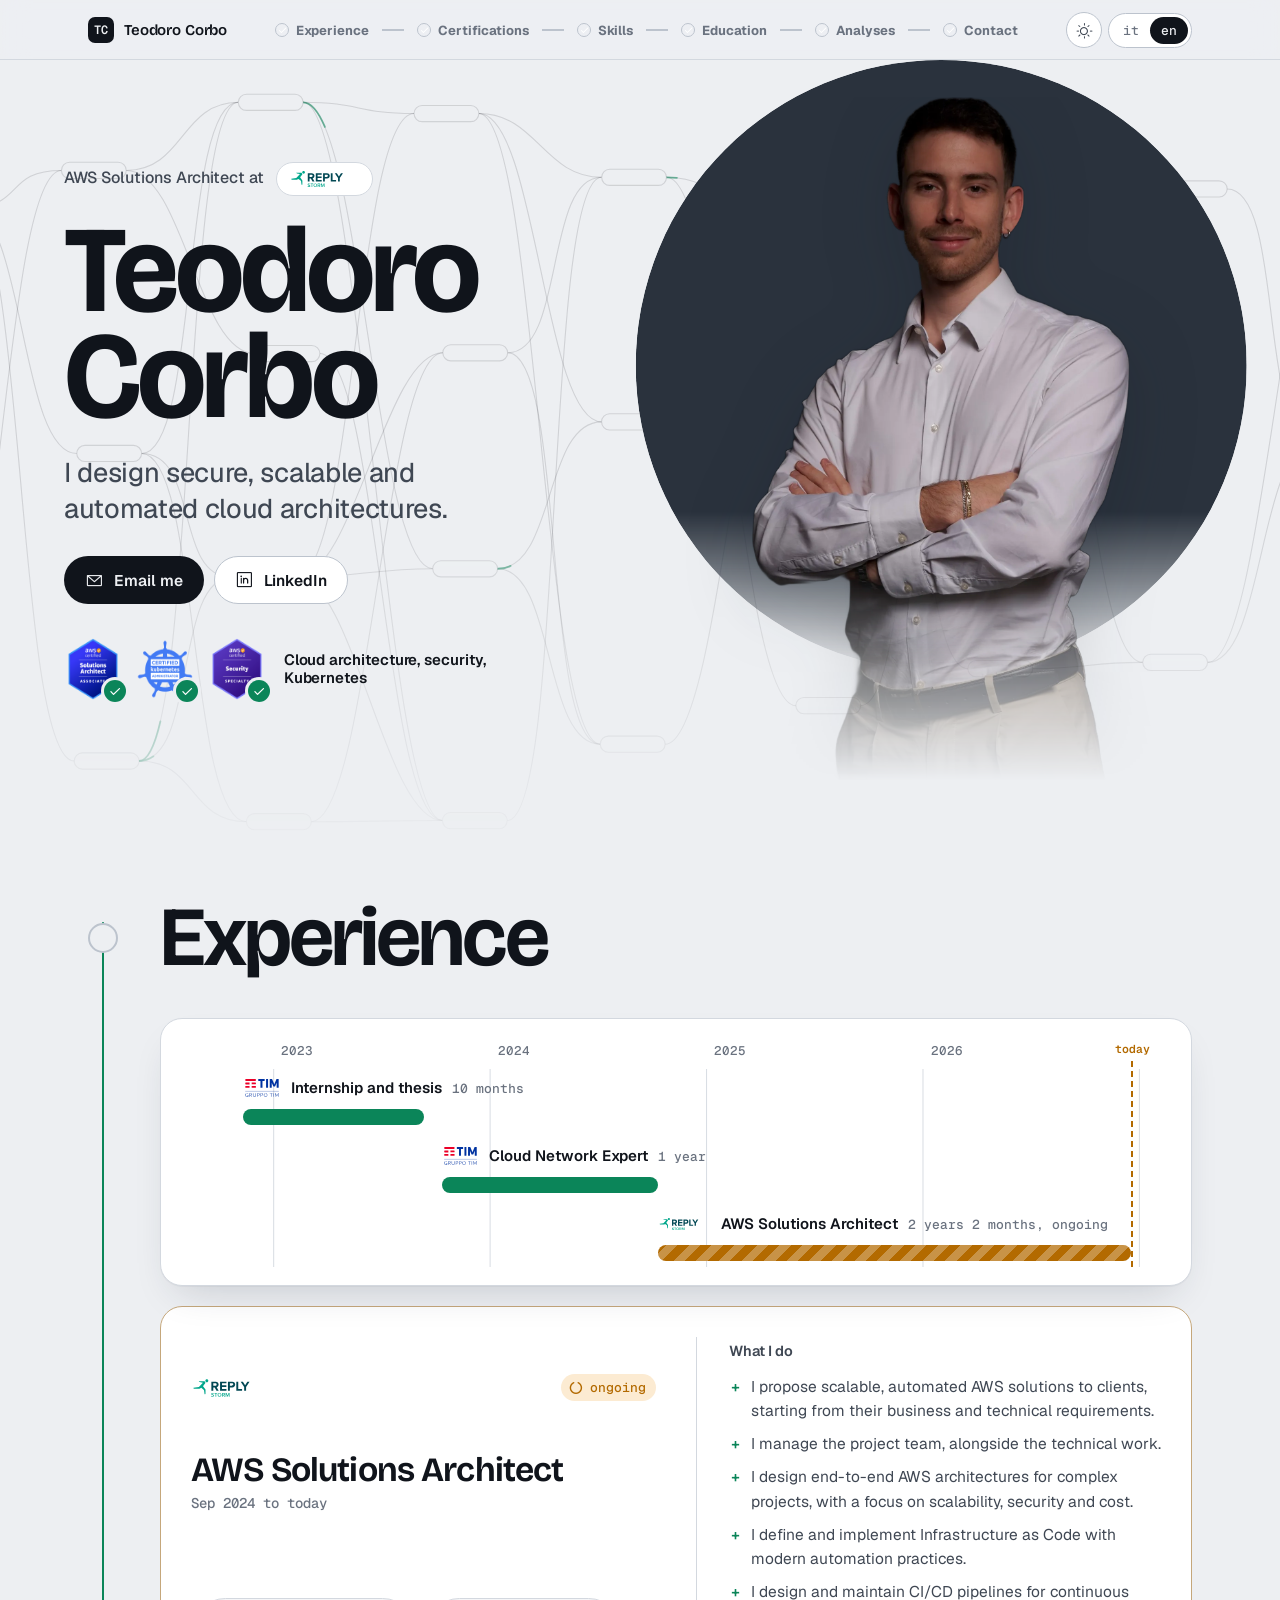
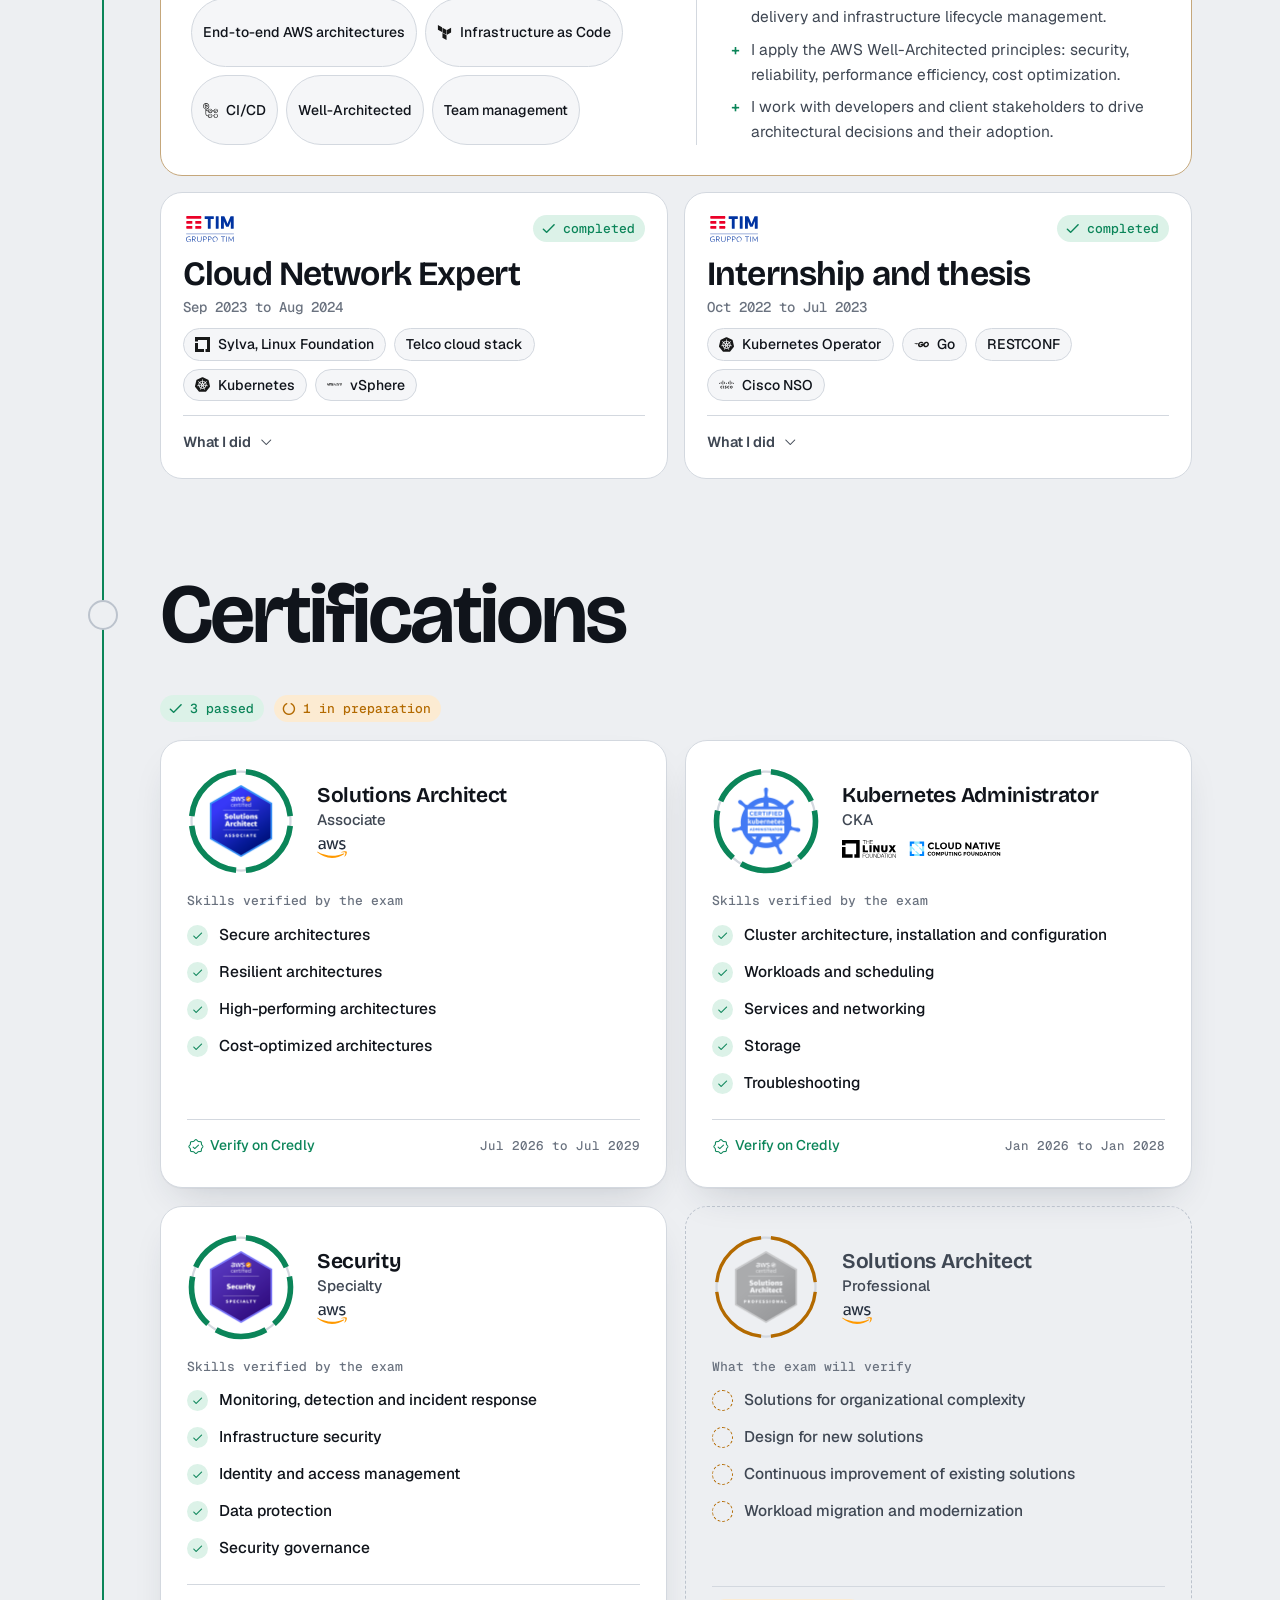
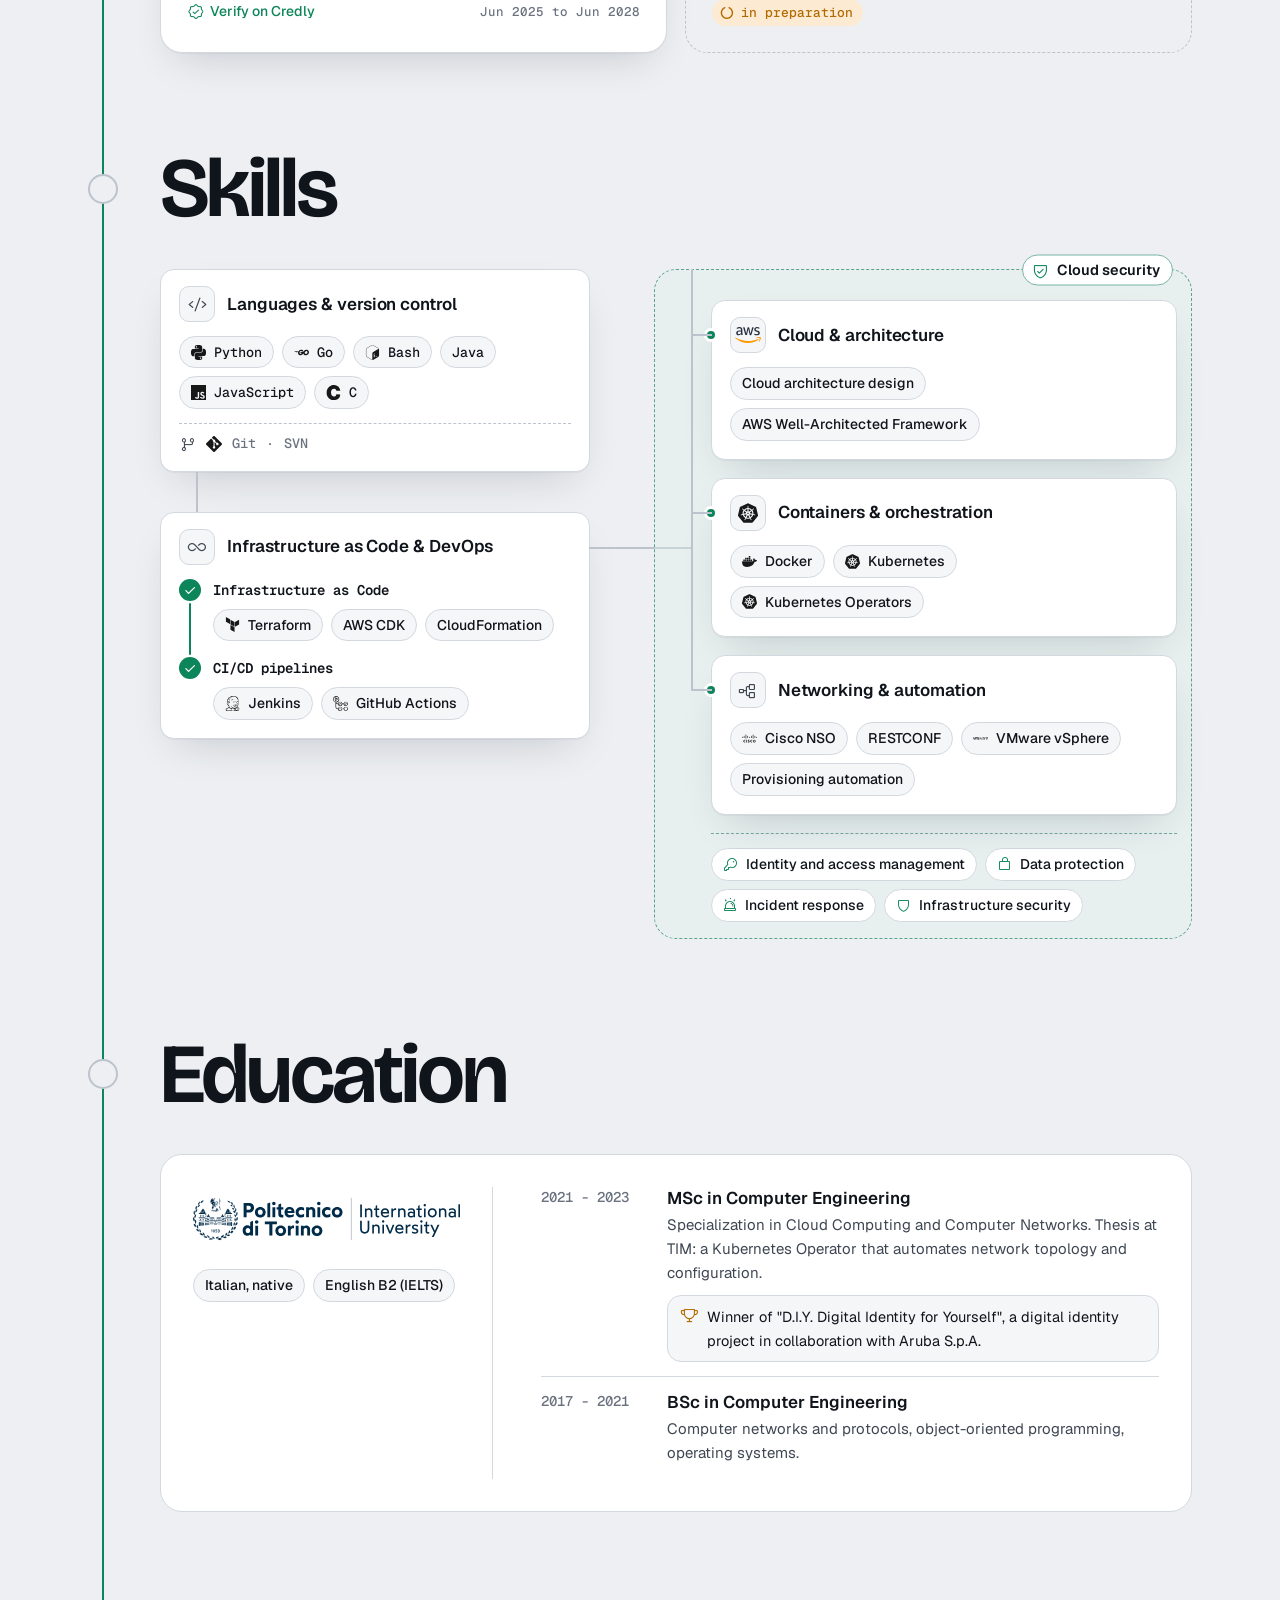
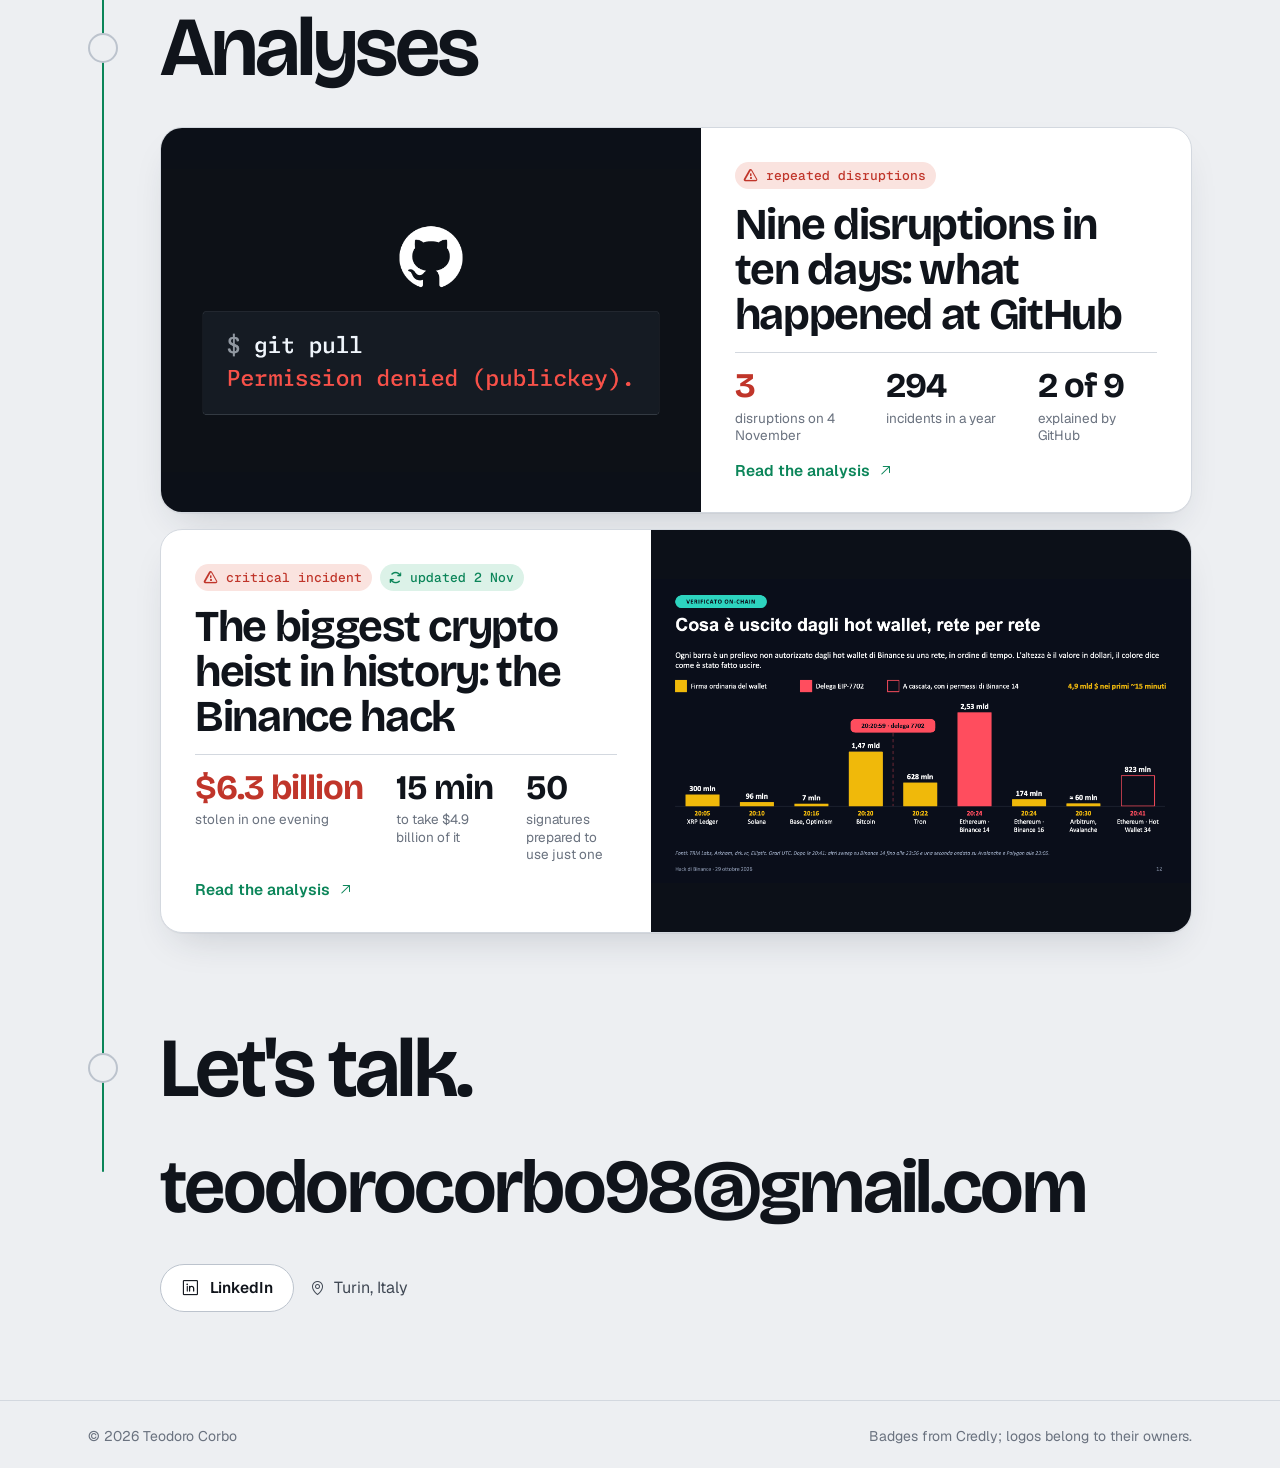
==== en/index.html @ 3c46da75 "Sito costruito dal progetto (cb7005b)" ====
<!DOCTYPE html><html lang="en"><head><meta charset="utf-8"><meta name="viewport" content="width=device-width, initial-scale=1"><script>
      /* tema prima del primo disegno: scelta salvata, altrimenti il sistema, altrimenti chiaro (design/GUIDA.md) */
      (() => { let t = null; try { t = localStorage.getItem('tema'); } catch (_) {} document.documentElement.dataset.theme = t || (matchMedia('(prefers-color-scheme: dark)').matches ? 'dark' : 'light'); document.documentElement.classList.add('js'); })();
    </script><title>Teodoro Corbo · I design secure, scalable and automated cloud architectures.</title><meta name="description" content="Teodoro Corbo, AWS Solutions Architect at Storm Reply. My profile, CV and analyses of security and technology."><link rel="canonical" href="https://teodoro98.github.io/en/"><link rel="icon" type="image/svg+xml" href="/favicon.svg"><link rel="stylesheet" href="/icone/icone.css"><link rel="alternate" hreflang="it" href="https://teodoro98.github.io/"><link rel="alternate" hreflang="en" href="https://teodoro98.github.io/en/"><link rel="alternate" hreflang="x-default" href="https://teodoro98.github.io/"><meta property="og:site_name" content="VetrinaTeo"><meta property="og:type" content="website"><meta property="og:title" content="Teodoro Corbo · I design secure, scalable and automated cloud architectures."><meta property="og:description" content="Teodoro Corbo, AWS Solutions Architect at Storm Reply. My profile, CV and analyses of security and technology."><meta property="og:url" content="https://teodoro98.github.io/en/"><meta property="og:image" content="https://teodoro98.github.io/og-default.png"><meta property="og:image:width" content="1200"><meta property="og:image:height" content="630"><meta property="og:locale" content="en_GB"><meta property="og:locale:alternate" content="it_IT"><meta name="twitter:card" content="summary_large_image"><meta name="twitter:title" content="Teodoro Corbo · I design secure, scalable and automated cloud architectures."><meta name="twitter:description" content="Teodoro Corbo, AWS Solutions Architect at Storm Reply. My profile, CV and analyses of security and technology."><meta name="twitter:image" content="https://teodoro98.github.io/og-default.png"><link rel="stylesheet" href="/_astro/Base.ZERoJILn.css"><link rel="stylesheet" href="/_astro/HomePage.C2cMYmlE.css"></head><body><div class="fondo" aria-hidden="true"><div class="f-grafo"></div></div><a class="skip" href="#main">Skip to content</a><nav class="nav" aria-label="Main"><div class="wrap"><a class="marchio" href="/en/"><span class="mk">TC</span><span class="nm">Teodoro Corbo</span></a><ol class="tappe"><li><a href="#esperienze"><span class="st"><i class="ph-bold ph-check"></i></span><b>Experience</b></a></li><li><a href="#certificazioni"><span class="st"><i class="ph-bold ph-check"></i></span><b>Certifications</b></a></li><li><a href="#competenze"><span class="st"><i class="ph-bold ph-check"></i></span><b>Skills</b></a></li><li><a href="#formazione"><span class="st"><i class="ph-bold ph-check"></i></span><b>Education</b></a></li><li><a href="#analisi"><span class="st"><i class="ph-bold ph-check"></i></span><b>Analyses</b></a></li><li><a href="#contatti"><span class="st"><i class="ph-bold ph-check"></i></span><b>Contact</b></a></li></ol><div class="tappe-tel" aria-hidden="true"><div class="pp"><i></i><i></i><i></i><i></i><i></i><i></i></div><span data-inizio="start" data-fine="all checks passed">start</span></div><div class="attrezzi"><button class="tema" type="button" aria-pressed="false" aria-label="Dark theme"><i class="ph ph-sun"></i><i class="ph ph-moon"></i></button><nav class="lingua" aria-label="Language"><a href="/" hreflang="it" lang="it" aria-label="Italiano">it</a><a href="/en/" hreflang="en" aria-current="page">en</a></nav></div></div></nav><main id="main"><header class="hero"><div class="wrap hero-in"><div class="hero-testo"><p class="ruolo"><span>AWS Solutions Architect at</span><span class="azienda"><img class="sc-c" src="/loghi/storm-reply.svg" alt="Storm Reply"><img class="sc-s" src="/loghi/storm-reply-footer.svg" alt="Storm Reply"></span></p><h1><span class="r1">Teodoro</span><br><span class="r2">Corbo</span></h1><p class="frase">I design secure, scalable and automated cloud architectures.</p><div class="azioni"><a class="btn primo" href="mailto:teodorocorbo98@gmail.com"><i class="ph ph-envelope-simple"></i><span>Email me</span></a><a class="btn secondo" href="https://www.linkedin.com/in/teodoro-corbo" rel="me noopener"><i class="ph ph-linkedin-logo"></i>LinkedIn</a></div><ul class="badge-hero" aria-label="Certifications"><li><a href="https://www.credly.com/badges/a552873f-6e5c-4658-9d5a-782ae7083cc0/public_url" aria-label="AWS Certified Solutions Architect – Associate: verify on Credly"><img src="/loghi/badge-aws-saa.png" alt="" width="62" height="62"><i class="ph-bold ph-check"></i></a></li><li><a href="https://www.credly.com/badges/55efd7b3-0922-42ea-937e-402697465710/public_url" aria-label="Certified Kubernetes Administrator (CKA): verify on Credly"><img src="/loghi/badge-cka.png" alt="" width="62" height="62"><i class="ph-bold ph-check"></i></a></li><li><a href="https://www.credly.com/badges/48fe5dd9-8444-46ad-acf0-9d06f2da65fe/public_url" aria-label="AWS Certified Security – Specialty: verify on Credly"><img src="/loghi/badge-aws-security.png" alt="" width="62" height="62"><i class="ph-bold ph-check"></i></a></li><li class="dicitura"><b>Cloud architecture, security, Kubernetes</b></li></ul></div><div class="scena"><div class="alone" aria-hidden="true"><i></i></div><div class="sogg"><img src="/c/profilo/foto.webp" alt="Teodoro Corbo" width="1100" height="2051" fetchpriority="high"></div></div></div></header><div class="corso"><div class="tronco" aria-hidden="true"></div><section class="sez" id="esperienze"><div class="wrap"><div class="sez-in"><div class="testa-sez"><h2 data-r><span class="nodo"><i class="ph-bold ph-check"></i></span><span>Experience</span></h2></div><div class="gantt" style="--mesi:54;--gen:6" data-r role="img" aria-label="Experience over time: Internship and thesis at TIM from October 2022 to July 2023; Cloud Network Expert at TIM from September 2023 to August 2024; AWS Solutions Architect at Storm Reply from September 2024, ongoing."><div class="asse" aria-hidden="true"><span style="--x:11.11">2023</span><span style="--x:33.33">2024</span><span style="--x:55.56">2025</span><span style="--x:77.78">2026</span></div><div class="righe"><div class="oggi" style="--x:96.67"><b>today</b></div><div class="lavoro" style="--l:5.56;--w:18.52;--k:0"><div class="et"><img class="sc-c" src="/loghi/tim-blu.svg" alt="TIM"><img class="sc-s" src="/loghi/tim-logo.svg" alt="TIM"><b>Internship and thesis</b><span class="dur">10 months</span></div><div class="traccia"><i class="tratto"></i></div></div><div class="lavoro" style="--l:25.93;--w:22.22;--k:1"><div class="et"><img class="sc-c" src="/loghi/tim-blu.svg" alt="TIM"><img class="sc-s" src="/loghi/tim-logo.svg" alt="TIM"><b>Cloud Network Expert</b><span class="dur">1 year</span></div><div class="traccia"><i class="tratto"></i></div></div><div class="lavoro run" style="--l:48.15;--w:48.52;--k:2"><div class="et"><img class="sc-c" src="/loghi/storm-reply.svg" alt="Storm Reply"><img class="sc-s" src="/loghi/storm-reply-footer.svg" alt="Storm Reply"><b>AWS Solutions Architect</b><span class="dur">2 years 2 months, ongoing</span></div><div class="traccia"><i class="tratto"></i></div></div></div></div><ol class="rilasci" reversed><li class="rilascio head" data-r><div class="su"><img class="sc-c" src="/loghi/storm-reply.svg" alt="Storm Reply"><img class="sc-s" src="/loghi/storm-reply-footer.svg" alt="Storm Reply"><span class="stato run"><i class="ph-bold ph-circle-notch"></i><span>ongoing</span></span></div><div class="titolo"><h3>AWS Solutions Architect</h3><p class="quando">Sep 2024 to today</p></div><ul class="chip"><li>End-to-end AWS architectures</li><li><img class="si" src="/loghi/si/terraform.svg" alt="">Infrastructure as Code</li><li><img class="si" src="/loghi/si/githubactions.svg" alt="">CI/CD</li><li>Well-Architected</li><li>Team management</li></ul><details class="sempre-aperto"><summary><span>What I do</span><i class="ph ph-caret-down"></i></summary><ul><li>I propose scalable, automated AWS solutions to clients, starting from their business and technical requirements.</li><li>I manage the project team, alongside the technical work.</li><li>I design end-to-end AWS architectures for complex projects, with a focus on scalability, security and cost.</li><li>I define and implement Infrastructure as Code with modern automation practices.</li><li>I design and maintain CI/CD pipelines for continuous delivery and infrastructure lifecycle management.</li><li>I apply the AWS Well-Architected principles: security, reliability, performance efficiency, cost optimization.</li><li>I work with developers and client stakeholders to drive architectural decisions and their adoption.</li></ul></details></li><li class="rilascio" data-r><div class="su"><img class="sc-c" src="/loghi/tim-blu.svg" alt="TIM"><img class="sc-s" src="/loghi/tim-logo.svg" alt="TIM"><span class="stato ok"><i class="ph-bold ph-check"></i><span>completed</span></span></div><div class="titolo"><h3>Cloud Network Expert</h3><p class="quando">Sep 2023 to Aug 2024</p></div><ul class="chip"><li><img class="si" src="/loghi/si/linuxfoundation.svg" alt="">Sylva, Linux Foundation</li><li>Telco cloud stack</li><li><img class="si" src="/loghi/si/kubernetes.svg" alt="">Kubernetes</li><li><img class="si" src="/loghi/si/vmware.svg" alt="">vSphere</li></ul><details><summary><span>What I did</span><i class="ph ph-caret-down"></i></summary><ul><li>Contributed to the architecture of a unified Telco Cloud Stack within Sylva, the Linux Foundation&#39;s open-source project.</li><li>Designed and supported CI/CD pipelines for on-premise cloud environments.</li><li>Worked on Kubernetes-based platforms and VMware vSphere infrastructure.</li><li>Automated infrastructure provisioning and deployments.</li></ul></details></li><li class="rilascio" data-r style="--d:1"><div class="su"><img class="sc-c" src="/loghi/tim-blu.svg" alt="TIM"><img class="sc-s" src="/loghi/tim-logo.svg" alt="TIM"><span class="stato ok"><i class="ph-bold ph-check"></i><span>completed</span></span></div><div class="titolo"><h3>Internship and thesis</h3><p class="quando">Oct 2022 to Jul 2023</p></div><ul class="chip"><li><img class="si" src="/loghi/si/kubernetes.svg" alt="">Kubernetes Operator</li><li><img class="si" src="/loghi/si/go.svg" alt="">Go</li><li>RESTCONF</li><li><img class="si" src="/loghi/si/cisco.svg" alt="">Cisco NSO</li></ul><details><summary><span>What I did</span><i class="ph ph-caret-down"></i></summary><ul><li>Designed and developed a Kubernetes Operator for automated network topology and configuration management.</li><li>Built cloud-native automation in Go with RESTCONF APIs.</li><li>Integrated Cisco NSO for network orchestration.</li><li>Applied DevOps principles to network automation and infrastructure management.</li></ul></details></li></ol></div></div></section><section class="sez" id="certificazioni"><div class="wrap"><div class="sez-in"><div class="testa-sez"><h2 data-r><span class="nodo"><i class="ph-bold ph-check"></i></span><span>Certifications</span></h2></div><div class="prove" data-r><div class="riass"><span class="stato ok"><i class="ph-bold ph-check"></i><span>3 passed</span></span><span class="stato run"><i class="ph-bold ph-circle-notch"></i><span>1 in preparation</span></span></div><article class="cert" style="--k:0"><a class="anello" href="https://www.credly.com/badges/a552873f-6e5c-4658-9d5a-782ae7083cc0/public_url" aria-label="AWS Certified Solutions Architect – Associate: verify on Credly"><img src="/loghi/badge-aws-saa.png" alt><svg viewBox="0 0 96 96" aria-hidden="true"><circle class="fondo-a" cx="48" cy="48" r="44"></circle><g class="sg"><circle class="seg" cx="48" cy="48" r="44" pathLength="100" style="--i:0" stroke-dasharray="21.80 78.20" stroke-dashoffset="-1.60"></circle></g><g class="sg"><circle class="seg" cx="48" cy="48" r="44" pathLength="100" style="--i:1" stroke-dasharray="21.80 78.20" stroke-dashoffset="-26.60"></circle></g><g class="sg"><circle class="seg" cx="48" cy="48" r="44" pathLength="100" style="--i:2" stroke-dasharray="21.80 78.20" stroke-dashoffset="-51.60"></circle></g><g class="sg"><circle class="seg" cx="48" cy="48" r="44" pathLength="100" style="--i:3" stroke-dasharray="21.80 78.20" stroke-dashoffset="-76.60"></circle></g></svg></a><div><h3>Solutions Architect<span>Associate</span></h3><div class="ente"><img class="sc-c" src="/loghi/aws-color.svg" alt="Amazon Web Services"><img class="sc-s" src="/loghi/aws-white@2x.png" alt="Amazon Web Services"></div></div><div class="cosa"><p>Skills verified by the exam</p><ul class="comp"><li style="--i:0"><i class="ph-bold ph-check"></i><span>Secure architectures</span></li><li style="--i:1"><i class="ph-bold ph-check"></i><span>Resilient architectures</span></li><li style="--i:2"><i class="ph-bold ph-check"></i><span>High-performing architectures</span></li><li style="--i:3"><i class="ph-bold ph-check"></i><span>Cost-optimized architectures</span></li></ul></div><div class="fine"><a class="verifica" href="https://www.credly.com/badges/a552873f-6e5c-4658-9d5a-782ae7083cc0/public_url"><i class="ph ph-seal-check"></i><span>Verify on Credly</span></a><small>Jul 2026 to Jul 2029</small></div></article><article class="cert" style="--k:1"><a class="anello" href="https://www.credly.com/badges/55efd7b3-0922-42ea-937e-402697465710/public_url" aria-label="Certified Kubernetes Administrator (CKA): verify on Credly"><img src="/loghi/badge-cka.png" alt><svg viewBox="0 0 96 96" aria-hidden="true"><circle class="fondo-a" cx="48" cy="48" r="44"></circle><g class="sg"><circle class="seg" cx="48" cy="48" r="44" pathLength="100" style="--i:0" stroke-dasharray="16.80 83.20" stroke-dashoffset="-1.60"></circle></g><g class="sg"><circle class="seg" cx="48" cy="48" r="44" pathLength="100" style="--i:1" stroke-dasharray="16.80 83.20" stroke-dashoffset="-21.60"></circle></g><g class="sg"><circle class="seg" cx="48" cy="48" r="44" pathLength="100" style="--i:2" stroke-dasharray="16.80 83.20" stroke-dashoffset="-41.60"></circle></g><g class="sg"><circle class="seg" cx="48" cy="48" r="44" pathLength="100" style="--i:3" stroke-dasharray="16.80 83.20" stroke-dashoffset="-61.60"></circle></g><g class="sg"><circle class="seg" cx="48" cy="48" r="44" pathLength="100" style="--i:4" stroke-dasharray="16.80 83.20" stroke-dashoffset="-81.60"></circle></g></svg></a><div><h3>Kubernetes Administrator<span>CKA</span></h3><div class="ente"><img class="sc-c nero" src="/loghi/lf-white.svg" alt="The Linux Foundation"><img class="sc-s" src="/loghi/lf-white.svg" alt="The Linux Foundation"><img class="sc-c" src="/loghi/cncf-color.svg" alt="Cloud Native Computing Foundation"><img class="sc-s" src="/loghi/cncf-white.svg" alt="Cloud Native Computing Foundation"></div></div><div class="cosa"><p>Skills verified by the exam</p><ul class="comp"><li style="--i:0"><i class="ph-bold ph-check"></i><span>Cluster architecture, installation and configuration</span></li><li style="--i:1"><i class="ph-bold ph-check"></i><span>Workloads and scheduling</span></li><li style="--i:2"><i class="ph-bold ph-check"></i><span>Services and networking</span></li><li style="--i:3"><i class="ph-bold ph-check"></i><span>Storage</span></li><li style="--i:4"><i class="ph-bold ph-check"></i><span>Troubleshooting</span></li></ul></div><div class="fine"><a class="verifica" href="https://www.credly.com/badges/55efd7b3-0922-42ea-937e-402697465710/public_url"><i class="ph ph-seal-check"></i><span>Verify on Credly</span></a><small>Jan 2026 to Jan 2028</small></div></article><article class="cert" style="--k:2"><a class="anello" href="https://www.credly.com/badges/48fe5dd9-8444-46ad-acf0-9d06f2da65fe/public_url" aria-label="AWS Certified Security – Specialty: verify on Credly"><img src="/loghi/badge-aws-security.png" alt><svg viewBox="0 0 96 96" aria-hidden="true"><circle class="fondo-a" cx="48" cy="48" r="44"></circle><g class="sg"><circle class="seg" cx="48" cy="48" r="44" pathLength="100" style="--i:0" stroke-dasharray="16.80 83.20" stroke-dashoffset="-1.60"></circle></g><g class="sg"><circle class="seg" cx="48" cy="48" r="44" pathLength="100" style="--i:1" stroke-dasharray="16.80 83.20" stroke-dashoffset="-21.60"></circle></g><g class="sg"><circle class="seg" cx="48" cy="48" r="44" pathLength="100" style="--i:2" stroke-dasharray="16.80 83.20" stroke-dashoffset="-41.60"></circle></g><g class="sg"><circle class="seg" cx="48" cy="48" r="44" pathLength="100" style="--i:3" stroke-dasharray="16.80 83.20" stroke-dashoffset="-61.60"></circle></g><g class="sg"><circle class="seg" cx="48" cy="48" r="44" pathLength="100" style="--i:4" stroke-dasharray="16.80 83.20" stroke-dashoffset="-81.60"></circle></g></svg></a><div><h3>Security<span>Specialty</span></h3><div class="ente"><img class="sc-c" src="/loghi/aws-color.svg" alt="Amazon Web Services"><img class="sc-s" src="/loghi/aws-white@2x.png" alt="Amazon Web Services"></div></div><div class="cosa"><p>Skills verified by the exam</p><ul class="comp"><li style="--i:0"><i class="ph-bold ph-check"></i><span>Monitoring, detection and incident response</span></li><li style="--i:1"><i class="ph-bold ph-check"></i><span>Infrastructure security</span></li><li style="--i:2"><i class="ph-bold ph-check"></i><span>Identity and access management</span></li><li style="--i:3"><i class="ph-bold ph-check"></i><span>Data protection</span></li><li style="--i:4"><i class="ph-bold ph-check"></i><span>Security governance</span></li></ul></div><div class="fine"><a class="verifica" href="https://www.credly.com/badges/48fe5dd9-8444-46ad-acf0-9d06f2da65fe/public_url"><i class="ph ph-seal-check"></i><span>Verify on Credly</span></a><small>Jun 2025 to Jun 2028</small></div></article><article class="cert attesa" style="--k:3"><div class="anello"><img src="/loghi/badge-aws-sap.png" alt="AWS Certified Solutions Architect – Professional, in preparation"><svg viewBox="0 0 96 96" aria-hidden="true"><circle class="fondo-a" cx="48" cy="48" r="44"></circle><g class="sg"><circle class="seg" cx="48" cy="48" r="44" pathLength="100" style="--i:0" stroke-dasharray="21.80 78.20" stroke-dashoffset="-1.60"></circle></g><g class="sg"><circle class="seg" cx="48" cy="48" r="44" pathLength="100" style="--i:1" stroke-dasharray="21.80 78.20" stroke-dashoffset="-26.60"></circle></g><g class="sg"><circle class="seg" cx="48" cy="48" r="44" pathLength="100" style="--i:2" stroke-dasharray="21.80 78.20" stroke-dashoffset="-51.60"></circle></g><g class="sg"><circle class="seg" cx="48" cy="48" r="44" pathLength="100" style="--i:3" stroke-dasharray="21.80 78.20" stroke-dashoffset="-76.60"></circle></g></svg></div><div><h3>Solutions Architect<span>Professional</span></h3><div class="ente"><img class="sc-c" src="/loghi/aws-color.svg" alt="Amazon Web Services"><img class="sc-s" src="/loghi/aws-white@2x.png" alt="Amazon Web Services"></div></div><div class="cosa"><p>What the exam will verify</p><ul class="comp"><li style="--i:0"><i></i><span>Solutions for organizational complexity</span></li><li style="--i:1"><i></i><span>Design for new solutions</span></li><li style="--i:2"><i></i><span>Continuous improvement of existing solutions</span></li><li style="--i:3"><i></i><span>Workload migration and modernization</span></li></ul></div><div class="fine"><span class="stato run"><i class="ph-bold ph-circle-notch"></i><span>in preparation</span></span></div></article></div></div></div></section><section class="sez" id="competenze"><div class="wrap"><div class="sez-in"><div class="testa-sez"><h2 data-r><span class="nodo"><i class="ph-bold ph-check"></i></span><span>Skills</span></h2></div><div class="arch" data-r role="group" aria-label="Skills drawn as an architecture: code enters the pipeline, the pipeline releases into the environments, security is the perimeter around all of them"><div class="arch-sx"><article class="blocco codice" style="--k:0"><header><span class="ic"><i class="ph ph-code"></i></span><h3>Languages &amp; version control</h3></header><ul class="chip"><li><img class="si" src="/loghi/si/python.svg" alt="">Python</li><li><img class="si" src="/loghi/si/go.svg" alt="">Go</li><li><img class="si" src="/loghi/si/gnubash.svg" alt="">Bash</li><li>Java</li><li><img class="si" src="/loghi/si/javascript.svg" alt="">JavaScript</li><li><img class="si" src="/loghi/si/c.svg" alt="">C</li></ul><div class="repo"><i class="ph ph-git-branch"></i><img class="si" src="/loghi/si/git.svg" alt="">Git<span aria-hidden="true">·</span>SVN</div></article><div class="filo v" style="--k:1" aria-hidden="true"><i class="pk"></i></div><article class="blocco pipe" style="--k:2"><header><span class="ic"><i class="ph ph-infinity"></i></span><h3>Infrastructure as Code &amp; DevOps</h3></header><ol class="fasi"><li><span class="st"><i class="ph-bold ph-check"></i></span><b>Infrastructure as Code</b><ul class="chip"><li><img class="si" src="/loghi/si/terraform.svg" alt="">Terraform</li><li>AWS CDK</li><li>CloudFormation</li></ul></li><li><span class="st"><i class="ph-bold ph-check"></i></span><b>CI/CD pipelines</b><ul class="chip"><li><img class="si" src="/loghi/si/jenkins.svg" alt="">Jenkins</li><li><img class="si" src="/loghi/si/githubactions.svg" alt="">GitHub Actions</li></ul></li></ol><div class="filo uscita" style="--k:3" aria-hidden="true"><i class="pk" style="animation-delay:-1.2s"></i></div></article></div><div class="perimetro"><h3 class="nome"><i class="ph ph-shield-check"></i><span>Cloud security</span></h3><div class="ambienti"><article class="blocco amb" style="--k:4"><header><span class="ic"><img class="aws sc-c" src="/loghi/aws-color.svg" alt="AWS"><img class="aws sc-s" src="/loghi/aws-white@2x.png" alt="AWS"></span><h3>Cloud &amp; architecture</h3></header><ul class="chip"><li>Cloud architecture design</li><li>AWS Well-Architected Framework</li></ul></article><article class="blocco amb" style="--k:5"><header><span class="ic"><img class="si" src="/loghi/si/kubernetes.svg" alt=""></span><h3>Containers &amp; orchestration</h3></header><ul class="chip"><li><img class="si" src="/loghi/si/docker.svg" alt="">Docker</li><li><img class="si" src="/loghi/si/kubernetes.svg" alt="">Kubernetes</li><li><img class="si" src="/loghi/si/kubernetes.svg" alt="">Kubernetes Operators</li></ul></article><article class="blocco amb" style="--k:6"><header><span class="ic"><i class="ph ph-tree-structure"></i></span><h3>Networking &amp; automation</h3></header><ul class="chip"><li><img class="si" src="/loghi/si/cisco.svg" alt="">Cisco NSO</li><li>RESTCONF</li><li><img class="si" src="/loghi/si/vmware.svg" alt="">VMware vSphere</li><li>Provisioning automation</li></ul></article></div><div class="controlli" style="--k:7"><ul class="chip"><li><i class="ph ph-key"></i><span>Identity and access management</span></li><li><i class="ph ph-lock-simple"></i><span>Data protection</span></li><li><i class="ph ph-siren"></i><span>Incident response</span></li><li><i class="ph ph-shield"></i><span>Infrastructure security</span></li></ul></div></div></div></div></div></section><section class="sez" id="formazione"><div class="wrap"><div class="sez-in"><div class="testa-sez"><h2 data-r><span class="nodo"><i class="ph-bold ph-check"></i></span><span>Education</span></h2></div><div class="formazione" data-r><div class="ateneo"><img class="logo-mono" src="/loghi/polito-mobile.svg" alt="Politecnico di Torino"><div class="lingue"><ul class="chip"><li>Italian, native</li><li>English B2 (IELTS)</li></ul></div></div><ul class="lauree"><li><span class="anni">2021 - 2023</span><div><b>MSc in Computer Engineering</b><p>Specialization in Cloud Computing and Computer Networks. Thesis at TIM: a Kubernetes Operator that automates network topology and configuration.</p><span class="premio"><i class="ph ph-trophy"></i><span>Winner of &quot;D.I.Y. Digital Identity for Yourself&quot;, a digital identity project in collaboration with Aruba S.p.A.</span></span></div></li><li><span class="anni">2017 - 2021</span><div><b>BSc in Computer Engineering</b><p>Computer networks and protocols, object-oriented programming, operating systems.</p></div></li></ul></div></div></div></section><section class="sez" id="analisi"><div class="wrap"><div class="sez-in"><div class="testa-sez"><h2 data-r><span class="nodo"><i class="ph-bold ph-check"></i></span><span>Analyses</span></h2></div><div class="rapporti"><a class="rapporto" href="/en/analysis/github-2026-11/" data-r><div class="vis"><img src="/c/github-2026-11/cover.png" alt="The GitHub logo above a terminal: the command “$ git pull” gets the reply “Permission denied (publickey).”" loading="lazy"></div><div class="corpo"><div class="stati"><span class="stato fail"><i class="ph-bold ph-warning"></i><span>repeated disruptions</span></span></div><h3>Nine disruptions in ten days: what happened at GitHub</h3><div class="cifre"><div><b class="rosso">3</b><span>disruptions on 4 November</span></div><div><b>294</b><span>incidents in a year</span></div><div><b>2 of 9</b><span>explained by GitHub</span></div></div><span class="vai"><span>Read the analysis</span><i class="ph ph-arrow-up-right"></i></span></div></a><a class="rapporto" href="/en/analysis/binance-hack/" data-r><div class="vis"><img src="/c/binance-hack/slide-prelievi-it.png" alt="What left Binance's hot wallets, chain by chain (slide from the Italian deck)" loading="lazy"></div><div class="corpo"><div class="stati"><span class="stato fail"><i class="ph-bold ph-warning"></i><span>critical incident</span></span><span class="stato ok"><i class="ph-bold ph-arrows-clockwise"></i><span>updated 2 Nov</span></span></div><h3>The biggest crypto heist in history: the Binance hack</h3><div class="cifre"><div><b class="rosso">$6.3 billion</b><span>stolen in one evening</span></div><div><b>15 min</b><span>to take $4.9 billion of it</span></div><div><b>50</b><span>signatures prepared to use just one</span></div></div><span class="vai"><span>Read the analysis</span><i class="ph ph-arrow-up-right"></i></span></div></a></div></div></div></section><section class="sez contatti" id="contatti"><div class="wrap"><div class="sez-in"><div class="testa-sez"><h2 data-r><span class="nodo"><i class="ph-bold ph-check"></i></span><span>Let&#39;s talk.</span></h2></div><a class="email" href="mailto:teodorocorbo98@gmail.com" data-r>teodorocorbo98@gmail.com</a><div class="azioni" data-r style="--d:1"><a class="btn secondo" href="https://www.linkedin.com/in/teodoro-corbo" rel="me noopener"><i class="ph ph-linkedin-logo"></i>LinkedIn</a><span class="dove"><i class="ph ph-map-pin"></i><span>Turin, Italy</span></span></div></div></div></section></div></main><footer class="piede"><div class="wrap"><span>© 2026 Teodoro Corbo</span><span>Badges from Credly; logos belong to their owners.</span></div></footer><script type="module" src="/_astro/Base.astro_astro_type_script_index_0_lang.DtKjPNzE.js"></script></body></html>
---- icone/icone.css ----
/* Phosphor Icons 2.1.1 (MIT), solo le icone usate nel giro; fonte: unpkg.com/@phosphor-icons/web@2.1.1 */
@font-face { font-family: "Phosphor"; src: url("Phosphor-regular.woff2") format("woff2"); font-weight: normal; font-style: normal; font-display: block; }
.ph { font-family: "Phosphor" !important; speak: never; font-style: normal; font-weight: normal; font-variant: normal; text-transform: none; line-height: 1; letter-spacing: 0; font-feature-settings: "liga"; -webkit-font-smoothing: antialiased; }
.ph.ph-arrow-bend-down-right:before { content: "\e01a"; }
.ph.ph-arrow-left:before { content: "\e058"; }
.ph.ph-arrow-up-right:before { content: "\e092"; }
.ph.ph-arrows-clockwise:before { content: "\e094"; }
.ph.ph-cards:before { content: "\e0f8"; }
.ph.ph-caret-down:before { content: "\e136"; }
.ph.ph-check:before { content: "\e182"; }
.ph.ph-circle-notch:before { content: "\eb44"; }
.ph.ph-clock-counter-clockwise:before { content: "\e1a0"; }
.ph.ph-code:before { content: "\e1bc"; }
.ph.ph-download-simple:before { content: "\e20c"; }
.ph.ph-envelope-simple:before { content: "\e218"; }
.ph.ph-eye:before { content: "\e220"; }
.ph.ph-file-pdf:before { content: "\e702"; }
.ph.ph-git-branch:before { content: "\e278"; }
.ph.ph-image:before { content: "\e2ca"; }
.ph.ph-infinity:before { content: "\e634"; }
.ph.ph-key:before { content: "\e2d6"; }
.ph.ph-lightbulb:before { content: "\e2dc"; }
.ph.ph-linkedin-logo:before { content: "\e2ee"; }
.ph.ph-lock-simple:before { content: "\e308"; }
.ph.ph-map-pin:before { content: "\e316"; }
.ph.ph-megaphone:before { content: "\e324"; }
.ph.ph-moon:before { content: "\e330"; }
.ph.ph-palette:before { content: "\e6c8"; }
.ph.ph-seal-check:before { content: "\e606"; }
.ph.ph-shield:before { content: "\e40a"; }
.ph.ph-shield-check:before { content: "\e40c"; }
.ph.ph-siren:before { content: "\e9b8"; }
.ph.ph-sparkle:before { content: "\e6a2"; }
.ph.ph-sun:before { content: "\e472"; }
.ph.ph-text-aa:before { content: "\e6ee"; }
.ph.ph-tree-structure:before { content: "\e67c"; }
.ph.ph-trophy:before { content: "\e67e"; }
.ph.ph-warning:before { content: "\e4e0"; }
@font-face { font-family: "Phosphor-Bold"; src: url("Phosphor-bold.woff2") format("woff2"); font-weight: normal; font-style: normal; font-display: block; }
.ph-bold { font-family: "Phosphor-Bold" !important; speak: never; font-style: normal; font-weight: normal; font-variant: normal; text-transform: none; line-height: 1; letter-spacing: 0; font-feature-settings: "liga"; -webkit-font-smoothing: antialiased; }
.ph-bold.ph-arrow-bend-down-right:before { content: "\e01a"; }
.ph-bold.ph-arrow-left:before { content: "\e058"; }
.ph-bold.ph-arrow-up-right:before { content: "\e092"; }
.ph-bold.ph-arrows-clockwise:before { content: "\e094"; }
.ph-bold.ph-cards:before { content: "\e0f8"; }
.ph-bold.ph-caret-down:before { content: "\e136"; }
.ph-bold.ph-check:before { content: "\e182"; }
.ph-bold.ph-circle-notch:before { content: "\eb44"; }
.ph-bold.ph-clock-counter-clockwise:before { content: "\e1a0"; }
.ph-bold.ph-code:before { content: "\e1bc"; }
.ph-bold.ph-download-simple:before { content: "\e20c"; }
.ph-bold.ph-envelope-simple:before { content: "\e218"; }
.ph-bold.ph-eye:before { content: "\e220"; }
.ph-bold.ph-file-pdf:before { content: "\e702"; }
.ph-bold.ph-git-branch:before { content: "\e278"; }
.ph-bold.ph-image:before { content: "\e2ca"; }
.ph-bold.ph-infinity:before { content: "\e634"; }
.ph-bold.ph-key:before { content: "\e2d6"; }
.ph-bold.ph-lightbulb:before { content: "\e2dc"; }
.ph-bold.ph-linkedin-logo:before { content: "\e2ee"; }
.ph-bold.ph-lock-simple:before { content: "\e308"; }
.ph-bold.ph-map-pin:before { content: "\e316"; }
.ph-bold.ph-megaphone:before { content: "\e324"; }
.ph-bold.ph-moon:before { content: "\e330"; }
.ph-bold.ph-palette:before { content: "\e6c8"; }
.ph-bold.ph-seal-check:before { content: "\e606"; }
.ph-bold.ph-shield:before { content: "\e40a"; }
.ph-bold.ph-shield-check:before { content: "\e40c"; }
.ph-bold.ph-siren:before { content: "\e9b8"; }
.ph-bold.ph-sparkle:before { content: "\e6a2"; }
.ph-bold.ph-sun:before { content: "\e472"; }
.ph-bold.ph-text-aa:before { content: "\e6ee"; }
.ph-bold.ph-tree-structure:before { content: "\e67c"; }
.ph-bold.ph-trophy:before { content: "\e67e"; }
.ph-bold.ph-warning:before { content: "\e4e0"; }
---- _astro/Base.ZERoJILn.css ----
@font-face{font-family:Bricolage Grotesque Variable;font-style:normal;font-display:swap;font-weight:200 800;src:url(/_astro/bricolage-grotesque-vietnamese-opsz-normal.D9N6E8K1.woff2)format("woff2-variations");unicode-range:U+102-103,U+110-111,U+128-129,U+168-169,U+1A0-1A1,U+1AF-1B0,U+300-301,U+303-304,U+308-309,U+323,U+329,U+1EA0-1EF9,U+20AB}@font-face{font-family:Bricolage Grotesque Variable;font-style:normal;font-display:swap;font-weight:200 800;src:url(/_astro/bricolage-grotesque-latin-ext-opsz-normal.IcJDqblK.woff2)format("woff2-variations");unicode-range:U+100-2BA,U+2BD-2C5,U+2C7-2CC,U+2CE-2D7,U+2DD-2FF,U+304,U+308,U+329,U+1D00-1DBF,U+1E00-1E9F,U+1EF2-1EFF,U+2020,U+20A0-20AB,U+20AD-20C0,U+2113,U+2C60-2C7F,U+A720-A7FF}@font-face{font-family:Bricolage Grotesque Variable;font-style:normal;font-display:swap;font-weight:200 800;src:url(/_astro/bricolage-grotesque-latin-opsz-normal.Cre6nC2_.woff2)format("woff2-variations");unicode-range:U+??,U+131,U+152-153,U+2BB-2BC,U+2C6,U+2DA,U+2DC,U+304,U+308,U+329,U+2000-206F,U+20AC,U+2122,U+2191,U+2193,U+2212,U+2215,U+FEFF,U+FFFD}@font-face{font-family:Geist Variable;font-style:normal;font-display:swap;font-weight:100 900;src:url(/_astro/geist-cyrillic-ext-wght-normal.DjL33-gN.woff2)format("woff2-variations");unicode-range:U+460-52F,U+1C80-1C8A,U+20B4,U+2DE0-2DFF,U+A640-A69F,U+FE2E-FE2F}@font-face{font-family:Geist Variable;font-style:normal;font-display:swap;font-weight:100 900;src:url(/_astro/geist-cyrillic-wght-normal.BEAKL7Jp.woff2)format("woff2-variations");unicode-range:U+301,U+400-45F,U+490-491,U+4B0-4B1,U+2116}@font-face{font-family:Geist Variable;font-style:normal;font-display:swap;font-weight:100 900;src:url(/_astro/geist-vietnamese-wght-normal.6IgcOCM7.woff2)format("woff2-variations");unicode-range:U+102-103,U+110-111,U+128-129,U+168-169,U+1A0-1A1,U+1AF-1B0,U+300-301,U+303-304,U+308-309,U+323,U+329,U+1EA0-1EF9,U+20AB}@font-face{font-family:Geist Variable;font-style:normal;font-display:swap;font-weight:100 900;src:url(/_astro/geist-latin-ext-wght-normal.DC-KSUi6.woff2)format("woff2-variations");unicode-range:U+100-2BA,U+2BD-2C5,U+2C7-2CC,U+2CE-2D7,U+2DD-2FF,U+304,U+308,U+329,U+1D00-1DBF,U+1E00-1E9F,U+1EF2-1EFF,U+2020,U+20A0-20AB,U+20AD-20C0,U+2113,U+2C60-2C7F,U+A720-A7FF}@font-face{font-family:Geist Variable;font-style:normal;font-display:swap;font-weight:100 900;src:url(/_astro/geist-latin-wght-normal.BgDaEnEv.woff2)format("woff2-variations");unicode-range:U+??,U+131,U+152-153,U+2BB-2BC,U+2C6,U+2DA,U+2DC,U+304,U+308,U+329,U+2000-206F,U+20AC,U+2122,U+2191,U+2193,U+2212,U+2215,U+FEFF,U+FFFD}@font-face{font-family:Geist Mono Variable;font-style:normal;font-display:swap;font-weight:100 900;src:url(/_astro/geist-mono-cyrillic-ext-wght-normal.X_5orZeX.woff2)format("woff2-variations");unicode-range:U+460-52F,U+1C80-1C8A,U+20B4,U+2DE0-2DFF,U+A640-A69F,U+FE2E-FE2F}@font-face{font-family:Geist Mono Variable;font-style:normal;font-display:swap;font-weight:100 900;src:url(/_astro/geist-mono-cyrillic-wght-normal.DiZS0aHC.woff2)format("woff2-variations");unicode-range:U+301,U+400-45F,U+490-491,U+4B0-4B1,U+2116}@font-face{font-family:Geist Mono Variable;font-style:normal;font-display:swap;font-weight:100 900;src:url(/_astro/geist-mono-symbols2-wght-normal.CO5SzqOn.woff2)format("woff2-variations");unicode-range:U+2000-2001,U+2004-2008,U+200A,U+23B8-23BD,U+2500-259F}@font-face{font-family:Geist Mono Variable;font-style:normal;font-display:swap;font-weight:100 900;src:url(/_astro/geist-mono-vietnamese-wght-normal.DadHysG0.woff2)format("woff2-variations");unicode-range:U+102-103,U+110-111,U+128-129,U+168-169,U+1A0-1A1,U+1AF-1B0,U+300-301,U+303-304,U+308-309,U+323,U+329,U+1EA0-1EF9,U+20AB}@font-face{font-family:Geist Mono Variable;font-style:normal;font-display:swap;font-weight:100 900;src:url(/_astro/geist-mono-latin-ext-wght-normal.Bwz-egvJ.woff2)format("woff2-variations");unicode-range:U+100-2BA,U+2BD-2C5,U+2C7-2CC,U+2CE-2D7,U+2DD-2FF,U+304,U+308,U+329,U+1D00-1DBF,U+1E00-1E9F,U+1EF2-1EFF,U+2020,U+20A0-20AB,U+20AD-20C0,U+2113,U+2C60-2C7F,U+A720-A7FF}@font-face{font-family:Geist Mono Variable;font-style:normal;font-display:swap;font-weight:100 900;src:url(/_astro/geist-mono-latin-wght-normal.XN7g48iV.woff2)format("woff2-variations");unicode-range:U+??,U+131,U+152-153,U+2BB-2BC,U+2C6,U+2DA,U+2DC,U+304,U+308,U+329,U+2000-206F,U+20AC,U+2122,U+2191,U+2193,U+2212,U+2215,U+FEFF,U+FFFD}:root{--bg:#edeff2;--bg2:#e3e6eb;--surface:#fff;--surface2:#f5f6f8;--sunk:#e7eaee;--ink:#10141b;--ink2:#3f4753;--mute:#6a727f;--rule:#d3d8df;--rule2:#bcc3cd;--ok:#0b8559;--ok-ink:#fff;--ok-soft:#dcf2e8;--run:#b36a00;--run-soft:#fcebd2;--fail:#c0352a;--fail-soft:#fae3df;--grid:#10141b0e;--grid2:#10141b21;--packet:#0b85598c;--glow-a:#0b855929;--glow-b:#5c649633;--grain:.05;--shadow:0 1px 0 #10141b0a, 0 18px 40px -18px #1e283c38;--logo-mono:none;--photo-frame:#22252c;--slide-fondo:#0c1018;--display:"Bricolage Grotesque", "Bricolage Grotesque Variable", "Geist", "Geist Variable", system-ui, sans-serif;--sans:"Geist", "Geist Variable", system-ui, -apple-system, "Segoe UI", sans-serif;--mono:"Geist Mono", "Geist Mono Variable", ui-monospace, "SF Mono", Consolas, monospace;--max:1200px;--gut:16px;--gap:24px;--r1:8px;--r2:14px;--r3:22px;--ease:cubic-bezier(.2, .7, .1, 1);--nav-h:60px;color-scheme:light}@media (prefers-color-scheme:dark){:root:not([data-theme=light]){--bg:#0a0d12;--bg2:#0f131a;--surface:#121821;--surface2:#18202b;--sunk:#0d1118;--ink:#edf0f4;--ink2:#a7afbb;--mute:#7b8491;--rule:#212935;--rule2:#2e3845;--ok:#3ddc97;--ok-ink:#062116;--ok-soft:#3ddc971f;--run:#f5b544;--run-soft:#f5b54421;--fail:#ff6b5e;--fail-soft:#ff6b5e21;--grid:#dce6f50b;--grid2:#dce6f51a;--packet:#3ddc97b3;--glow-a:#3ddc9721;--glow-b:#6e76be33;--grain:.07;--shadow:0 1px 0 #ffffff08 inset, 0 24px 50px -24px #000000b3;--logo-mono:brightness(0) invert(1);--photo-frame:#1a1d24;color-scheme:dark}}:root[data-theme=dark]{--bg:#0a0d12;--bg2:#0f131a;--surface:#121821;--surface2:#18202b;--sunk:#0d1118;--ink:#edf0f4;--ink2:#a7afbb;--mute:#7b8491;--rule:#212935;--rule2:#2e3845;--ok:#3ddc97;--ok-ink:#062116;--ok-soft:#3ddc971f;--run:#f5b544;--run-soft:#f5b54421;--fail:#ff6b5e;--fail-soft:#ff6b5e21;--grid:#dce6f50b;--grid2:#dce6f51a;--packet:#3ddc97b3;--glow-a:#3ddc9721;--glow-b:#6e76be33;--grain:.07;--shadow:0 1px 0 #ffffff08 inset, 0 24px 50px -24px #000000b3;--logo-mono:brightness(0) invert(1);--photo-frame:#1a1d24;color-scheme:dark}*{box-sizing:border-box;margin:0;padding:0}html,body{overflow-x:clip}html{background:var(--bg);scroll-padding-top:calc(var(--nav-h) + 24px);-webkit-text-size-adjust:100%}body{color:var(--ink);font:400 17px/1.6 var(--sans);-webkit-font-smoothing:antialiased;text-rendering:optimizelegibility;background:0 0}img{max-width:100%;display:block}a{color:inherit}:focus-visible{outline:2px solid var(--ok);outline-offset:3px;border-radius:4px;transition:none}.wrap{max-width:var(--max);padding:0 var(--gut);margin:0 auto}.mono{font-family:var(--mono)}.vh{clip-path:inset(50%);white-space:nowrap;width:1px;height:1px;position:absolute;overflow:hidden}h1,h2,h3{overflow-wrap:break-word;min-width:0}@media (width>=760px){:root{--gut:32px;--gap:32px}}@media (width>=1100px){:root{--gut:48px}}.fondo{z-index:-1;pointer-events:none;position:fixed;inset:0;overflow:hidden}.f-grafo{position:absolute;inset:0;-webkit-mask-image:linear-gradient(#000 0% 55%,#0000 100%);mask-image:linear-gradient(#000 0% 55%,#0000 100%)}.f-grafo svg{width:100%;height:100%}.f-grafo .e{fill:none;stroke:var(--grid2);stroke-width:1.2px}.f-grafo .n{fill:var(--bg);stroke:var(--grid2);stroke-width:1.2px}.f-grafo .p{fill:none;stroke:var(--packet);stroke-width:2px;stroke-linecap:round;stroke-dasharray:7 200;stroke-dashoffset:207px;animation:7s linear infinite pacchetto;animation-delay:calc(var(--i) * -1.7s)}@keyframes pacchetto{to{stroke-dashoffset:0}}.nav{z-index:50;height:var(--nav-h);position:sticky;top:0}.nav:before{content:"";background:color-mix(in srgb, var(--bg) 78%, transparent);backdrop-filter:blur(14px)saturate(140%);border-bottom:1px solid var(--rule);position:absolute;inset:0}.nav .wrap{justify-content:space-between;align-items:center;gap:16px;height:100%;display:flex;position:relative}.marchio{font:600 15px/1 var(--display);letter-spacing:-.01em;white-space:nowrap;align-items:center;gap:10px;text-decoration:none;display:inline-flex}.marchio .mk{background:var(--ink);width:26px;height:26px;color:var(--bg);font:600 12px/1 var(--mono);border-radius:7px;place-items:center;display:grid}.lingua{border:1px solid var(--rule2);background:var(--surface);border-radius:999px;padding:3px;display:inline-flex}.lingua a{font:500 13px/1 var(--mono);color:var(--mute);border-radius:999px;padding:7px 11px;text-decoration:none}.lingua a[aria-current]{background:var(--ink);color:var(--bg)}.lingua a:hover{color:var(--ink)}.lingua a[aria-current]:hover{color:var(--bg)}.attrezzi{flex:none;align-items:center;gap:6px;display:inline-flex}.tema{border:1px solid var(--rule2);background:var(--surface);width:36px;height:36px;color:var(--ink2);cursor:pointer;border-radius:50%;place-items:center;display:grid;position:relative;overflow:hidden}.tema:hover{color:var(--ink);border-color:var(--ink2)}.tema i{transition:transform .45s var(--ease), opacity .3s;grid-area:1/1;font-size:17px}.tema .ph-moon{opacity:0;transform:translateY(120%)rotate(-40deg)}.tema[aria-pressed=true] .ph-sun{opacity:0;transform:translateY(-120%)rotate(40deg)}.tema[aria-pressed=true] .ph-moon{opacity:1;transform:none}.inizio{flex:none;align-items:center;gap:10px;min-width:0;display:inline-flex}.ritorno{border:1px solid var(--rule2);background:var(--surface);height:36px;font:500 14px/1 var(--sans);color:var(--ink);white-space:nowrap;border-radius:999px;align-items:center;gap:6px;padding:0 13px 0 10px;text-decoration:none;transition:border-color .2s,background-color .2s;display:inline-flex}.ritorno i{transition:transform .25s var(--ease);font-size:16px}.ritorno:hover{border-color:var(--ink2)}.ritorno:hover i{transform:translate(-3px)}.tappe{align-items:center;gap:0;list-style:none;display:none}.tappe li{align-items:center;display:flex}.tappe li+li:before{content:"";background:var(--rule2);width:22px;height:2px;margin:0 4px;transition:background .4s}.tappe li.fatto+li:before,.tappe li.fatto+li.ora:before{background:var(--ok)}.tappe a{font:500 13px/1 var(--sans);color:var(--mute);border-radius:999px;align-items:center;gap:7px;padding:7px 9px;text-decoration:none;transition:color .3s,background-color .3s;display:inline-flex}.tappe a:hover{color:var(--ink);background:var(--surface)}.tappe .st{border:1.5px solid var(--rule2);border-radius:50%;flex:none;place-items:center;width:14px;height:14px;transition:background-color .3s,border-color .3s;display:grid}.tappe .st i{color:var(--ok-ink);opacity:0;font-size:9px}.tappe .fatto a{color:var(--ink2)}.tappe .fatto .st{background:var(--ok);border-color:var(--ok)}.tappe .fatto .st i{opacity:1}.tappe .ora a{color:var(--ink);background:var(--surface);box-shadow:0 0 0 1px var(--rule)}.tappe .ora .st{border-color:var(--run);border-top-color:#0000;animation:.9s linear infinite gira}@keyframes gira{to{transform:rotate(360deg)}}.tappe-tel{font:500 13px/1 var(--sans);color:var(--ink2);align-items:center;gap:8px;min-width:0;display:flex}.tappe-tel .pp{gap:4px;display:flex}.tappe-tel .pp i{background:var(--rule2);border-radius:50%;width:7px;height:7px;transition:background-color .3s}.tappe-tel .pp i.fatto{background:var(--ok)}.tappe-tel .pp i.ora{background:var(--run)}.tappe-tel span{white-space:nowrap;text-overflow:ellipsis;overflow:hidden}@media (width>=1000px){.tappe{display:flex}.tappe-tel{display:none}}@media (width>=1000px) and (width<=1259px){.nav .marchio .nm{display:none}}@media (width>=1000px) and (width<=1099px){.tappe li+li:before{width:10px;margin:0 2px}.tappe a{padding:7px 6px}}@media (width<=479px){.nav .wrap{gap:10px}.nav:has(.tappe-tel) .marchio .nm,.inizio .marchio{display:none}.tappe-tel .pp{gap:3px}.tappe-tel .pp i{width:6px;height:6px}.lingua a{padding:7px 9px}}.btn{min-height:48px;font:600 15.5px/1 var(--sans);cursor:pointer;transition:transform .2s var(--ease), background-color .2s, border-color .2s, color .2s;white-space:nowrap;border:1px solid #0000;border-radius:999px;align-items:center;gap:10px;padding:0 20px;text-decoration:none;display:inline-flex}.btn i{font-size:18px}.btn.primo{background:var(--ink);color:var(--bg)}.btn.primo:hover{background:var(--ok);color:var(--ok-ink)}.btn.secondo{background:var(--surface);color:var(--ink);border-color:var(--rule2)}.btn.secondo:hover{border-color:var(--ink)}.btn:active{transform:translateY(1px)scale(.99)}.stato{font:500 13px/1 var(--mono);white-space:nowrap;border-radius:999px;align-items:center;gap:7px;padding:6px 10px 6px 8px;display:inline-flex}.stato i{font-size:15px}.stato.ok{color:var(--ok);background:var(--ok-soft)}.stato.run{color:var(--run);background:var(--run-soft)}.stato.fail{color:var(--fail);background:var(--fail-soft)}.sez{padding:96px 0 0;position:relative}.testa-sez{gap:14px;max-width:760px;margin-bottom:40px;display:grid}.testa-sez h2{font:650 clamp(40px, 7.4vw, 84px)/.95 var(--display);letter-spacing:-.035em;align-items:center;gap:18px;display:flex}.testa-sez p{color:var(--ink2);max-width:54ch;font-size:18px}.nodo{border:2px solid var(--rule2);background:var(--bg);border-radius:50%;flex:none;place-items:center;width:30px;height:30px;transition:background-color .4s,border-color .4s;display:grid}.nodo i{color:var(--ok-ink);font-size:15px;transition:transform .45s cubic-bezier(.3,1.6,.5,1);transform:scale(0)}.sez.passata .nodo{background:var(--ok);border-color:var(--ok)}.sez.passata .nodo i{transform:scale(1)}.js [data-r]{opacity:0;transition:opacity .8s var(--ease), transform .8s var(--ease);transition-delay:calc(var(--d,0) * 90ms);transform:translateY(22px)}.js [data-r].in{opacity:1;transform:none}.logo-mono{filter:var(--logo-mono)}footer.piede{border-top:1px solid var(--rule);padding:24px 0 calc(20px + env(safe-area-inset-bottom,0px));color:var(--mute);margin-top:88px;font-size:14px}footer.piede .wrap{flex-wrap:wrap;justify-content:space-between;gap:8px 24px;display:flex}@media (prefers-reduced-motion:reduce){*,:before,:after{scroll-behavior:auto!important;transition:none!important;animation:none!important}.js [data-r]{opacity:1;transform:none}.nodo i{transform:scale(1)}}.sc-s,:root[data-theme=dark] .sc-c{display:none}:root[data-theme=dark] .sc-s{display:inline-block}@media (prefers-color-scheme:dark){:root:not([data-theme]) .sc-c{display:none}:root:not([data-theme]) .sc-s{display:inline-block}}.skip{z-index:100;background:var(--ink);color:var(--bg);font:600 14px/1 var(--sans);border-radius:999px;padding:10px 16px;text-decoration:none;position:absolute;top:-60px;left:12px}.skip:focus{top:10px}.draft-banner{z-index:60;background:var(--run-soft);color:var(--run);border-bottom:1px solid var(--run);text-align:center;font:500 13px/1 var(--mono);padding:9px 12px;position:relative}.tappe-tel .pp{flex:0 8 auto;gap:2px;min-width:0}.tappe-tel .pp i{flex:0 6px;min-width:2px}.tappe-tel span{flex:0 auto;min-width:5ch}.numeri-wrap{padding-top:0}.corpo-analisi{padding-bottom:8px}.sez h2.sotto{margin-top:64px;font-size:clamp(26px,3.6vw,36px)}.prosa ul,.prosa ol{max-width:66ch;color:var(--ink2);margin:18px 0 0;padding-left:1.3em;font-size:18px;line-height:1.7}.prosa li+li{margin-top:8px}.prosa li::marker{color:var(--ok)}.prosa li b,.prosa li strong{color:var(--ink);font-weight:600}.prosa a{color:var(--ok);text-underline-offset:3px}.prosa strong{color:var(--ink);font-weight:600}.prosa small{color:var(--mute);max-width:80ch;margin-top:22px;font-size:13.5px;line-height:1.55;display:block}.prosa p>img{border-radius:var(--r2);border:1px solid var(--rule);background:var(--photo-frame);width:100%;margin-top:26px}.sez .allegati+.chiusa,.sez .allegati+.crediti{margin-top:26px}.vuota{padding:120px 0 0}.vuota h1{font:700 clamp(46px, 8.6vw, 112px)/.92 var(--display);letter-spacing:-.035em}.vuota p{color:var(--ink2);margin-top:22px;font-size:19px}.vuota a{color:var(--ok)}
---- _astro/HomePage.C2cMYmlE.css ----
:root{--alone-c:#2a323d;--sogg-ombra:#10141b2e}:root[data-theme=dark]{--alone-c:#c3ccd7;--sogg-ombra:#00000073}.hero{--p:0;position:relative}.hero-in{padding-top:0;padding-bottom:56px;display:grid}.hero-testo{z-index:2;margin-top:-64px;position:relative}.ruolo{font:500 16px/1.3 var(--sans);color:var(--ink2);flex-wrap:wrap;align-items:center;gap:10px 12px;display:flex}.ruolo .azienda{background:var(--surface);border:1px solid var(--rule);border-radius:999px;align-items:center;height:34px;padding:0 12px;display:inline-flex}.ruolo .azienda img{width:auto;height:24px}.hero h1{font:700 clamp(68px, 19vw, 184px)/.86 var(--display);letter-spacing:-.032em;margin-top:22px}.hero h1 span{display:inline-block}.hero h1 .r1{transform:translate3d(calc(var(--p) * -6%), 0, 0)}.hero h1 .r2{transform:translate3d(calc(var(--p) * 6%), 0, 0)}.frase{font:450 clamp(20px, 4.8vw, 27px)/1.32 var(--sans);letter-spacing:-.012em;color:var(--ink2);text-wrap:pretty;max-width:30ch;margin-top:26px}.azioni{flex-wrap:wrap;gap:10px;margin-top:30px;display:flex}.badge-hero{align-items:center;gap:14px;margin-top:34px;list-style:none;display:flex}.badge-hero li{position:relative}.badge-hero img{width:62px;height:62px}.badge-hero a{transition:transform .25s var(--ease);border-radius:50%;display:block}.badge-hero a:hover{transform:translateY(-3px)scale(1.04)}.badge-hero a>i{background:var(--ok);width:22px;height:22px;color:var(--ok-ink);box-shadow:0 0 0 3px var(--bg);border-radius:50%;place-items:center;font-size:12px;display:grid;position:absolute;bottom:-2px;right:-4px}.badge-hero .dicitura{margin-left:4px;display:grid}.dicitura b{font:600 15px/1.25 var(--sans);color:var(--ink);letter-spacing:-.005em}.scena{margin:0 calc(-1 * var(--gut));order:-1;height:clamp(380px,64svh,124vw);position:relative}.scena .alone,.scena .sogg{will-change:transform;position:absolute;inset:0}.scena .sogg{top:5%}.scena .alone{z-index:0;transform-origin:50% 70%;transform:translate3d(0, calc(var(--p) * 30%), 0) scale(calc(1 + var(--p) * .3));opacity:calc(1 - var(--p) * 1.2)}.scena .alone i{aspect-ratio:1;background:var(--alone-c);border-radius:50%;width:min(90%,680px);position:absolute;top:0;left:50%;translate:-50%;-webkit-mask-image:linear-gradient(#000 74%,#0000 100%);mask-image:linear-gradient(#000 74%,#0000 100%)}.scena .sogg{z-index:1;transform-origin:50% 100%;transform:translate3d(0, calc(var(--p) * 20%), 0) scale(calc(1 - var(--p) * .06));justify-content:center;align-items:flex-end;display:flex;-webkit-mask-image:linear-gradient(#000 66%,#0000 97%);mask-image:linear-gradient(#000 66%,#0000 97%)}.scena .sogg img{width:auto;max-width:none;height:100%;filter:drop-shadow(0 22px 34px var(--sogg-ombra))}.js .scena .sogg img{opacity:0;transition:opacity .9s var(--ease), transform 1.2s var(--ease);transform:translateY(26px)}.js .scena .alone i{opacity:0;transition:opacity 1.1s var(--ease) .1s, transform 1.5s var(--ease) .1s;transform:scale(.88)}.js .hero-testo>*{opacity:0;transition:opacity .7s var(--ease), transform .9s var(--ease);transform:translateY(16px)}.js .hero-testo>:nth-child(2){transition-delay:80ms}.js .hero-testo>:nth-child(3){transition-delay:.16s}.js .hero-testo>:nth-child(4){transition-delay:.24s}.js .hero-testo>:nth-child(5){transition-delay:.32s}.js .hero.su .scena .sogg img,.js .hero.su .scena .alone i,.js .hero.su .hero-testo>*{opacity:1;transform:none}@media (width>=960px){.hero-in{max-width:none;min-height:min(calc(100svh - var(--nav-h)), 58vw);grid-template-columns:min(47%,780px) minmax(0,1fr);align-items:center;padding:0}.scena{height:auto;min-height:min(calc(100svh - var(--nav-h)), 58vw);order:0;align-self:stretch;margin:0}.scena .sogg{top:5%}.hero-testo{padding:48px var(--gut) 48px clamp(40px, 5vw, 88px);max-width:780px;margin:0}.hero h1{font-size:clamp(88px,9.6vw,160px)}}.corso{position:relative}.tronco{display:none}@media (width>=1100px){.sez-in{padding-left:72px;position:relative}.testa-sez h2{position:relative}.testa-sez h2 .nodo{position:absolute;left:-72px}.tronco{width:2px;top:120px;bottom:140px;left:calc(max(0px, (100% - var(--max)) / 2) + var(--gut) + 14px);background:var(--rule);border-radius:2px;display:block;position:absolute}@supports (animation-timeline:view()){.tronco{view-timeline:--tronco block;view-timeline-inset:45% 55%}.tronco:after{content:"";background:var(--ok);transform-origin:top;border-radius:2px;animation:linear both riempi --tronco;position:absolute;inset:0}@keyframes riempi{0%{transform:scaleY(0)}to{transform:scaleY(1)}}}}.sez.ora .nodo{border-color:var(--run);border-top-color:#0000;animation:1s linear infinite gira}.gantt{--mesi:54;--gen:6;background:var(--surface);border:1px solid var(--rule);border-radius:var(--r3);box-shadow:var(--shadow);padding:22px 18px 18px;position:relative}.gantt .asse{height:22px;font:500 12.5px/1 var(--mono);color:var(--mute);margin-bottom:8px;position:relative}.gantt .asse span{left:calc(var(--x) * 1%);position:absolute;transform:translate(-50%)}.gantt .righe{gap:18px;display:grid;position:relative}.gantt .righe:before{content:"";background-image:linear-gradient(90deg, var(--rule) 1px, transparent 1px);background-size:calc(100% / var(--mesi) * 12) 100%;background-position:calc(100% / var(--mesi) * var(--gen)) 0;pointer-events:none;opacity:.9;position:absolute;inset:-6px 0}.gantt .oggi{top:-34px;bottom:-6px;left:calc(var(--x) * 1%);border-left:2px dashed var(--run);width:0;position:absolute}.gantt .oggi b{font:600 11.5px/1 var(--mono);color:var(--run);background:var(--surface);white-space:nowrap;border-radius:4px;padding:2px 5px;position:absolute;top:0;left:0;transform:translate(-50%)}.lavoro{position:relative}.lavoro .et{flex-wrap:wrap;align-items:center;gap:10px;min-height:26px;font-size:15px;display:flex}.lavoro .et img{width:auto;height:18px}.lavoro .et b{font-weight:600}.lavoro .et .dur{font:500 13px/1 var(--mono);color:var(--mute)}.lavoro .traccia{height:16px;margin-top:8px;position:relative}.lavoro .tratto{top:0;bottom:0;left:calc(var(--l) * 1%);width:calc(var(--w) * 1%);background:var(--ok);transform-origin:0;border-radius:999px;position:absolute;overflow:hidden}.lavoro.run .tratto{background:var(--run)}.lavoro.run .tratto:after{content:"";background:repeating-linear-gradient(-45deg,#0000 0 8px,#ffffff47 8px 16px);animation:1.2s linear infinite strisce;position:absolute;inset:0 -40px 0 0}@keyframes strisce{to{transform:translate(22.6px)}}.js .gantt[data-r] .tratto{transition:transform 1.1s var(--ease);transition-delay:calc(.25s + var(--k) * .25s);transform:scaleX(0)}.js .gantt[data-r].in .tratto{transform:none}@media (width>=760px){.lavoro .et{padding-left:calc(var(--l) * 1%)}.gantt{padding:26px 28px 24px}}.rilasci{gap:16px;margin-top:20px;list-style:none;display:grid}.rilascio{background:var(--surface);border:1px solid var(--rule);border-radius:var(--r3);align-content:start;gap:14px;padding:22px;display:grid}.rilascio .su{justify-content:space-between;align-items:center;gap:12px;display:flex}.rilascio .su img{width:auto;height:26px}.rilascio h3{font:650 clamp(26px, 3.2vw, 34px)/1.05 var(--display);letter-spacing:-.025em}.rilascio .quando{font:500 14px/1 var(--mono);color:var(--mute);margin-top:8px}.chip{flex-wrap:wrap;gap:8px;list-style:none;display:flex}.chip li{font:500 14px/1.2 var(--sans);background:var(--surface2);border:1px solid var(--rule);color:var(--ink);border-radius:999px;align-items:center;gap:8px;padding:7px 11px;display:inline-flex}.chip li img{width:auto;height:15px}.rilascio details{border-top:1px solid var(--rule);padding-top:12px}.rilascio summary{cursor:pointer;font:600 14.5px/1 var(--sans);color:var(--ink2);align-items:center;gap:8px;padding:6px 0;list-style:none;display:inline-flex}.rilascio summary::-webkit-details-marker{display:none}.rilascio summary i{transition:transform .25s var(--ease)}.rilascio details[open] summary i{transform:rotate(180deg)}.rilascio summary:hover{color:var(--ink)}.rilascio details ul{gap:8px;margin-top:10px;list-style:none;display:grid}.rilascio details li{color:var(--ink2);padding-left:22px;font-size:15.5px;position:relative}.rilascio details li:before{content:"+";font:600 15px/1.6 var(--mono);color:var(--ok);position:absolute;left:2px}.rilascio.head{border-color:color-mix(in srgb, var(--run) 45%, var(--rule))}@media (width>=860px){.rilasci{grid-template-columns:1fr 1fr}.rilascio.head{grid-column:1/-1;grid-template-columns:minmax(0,1fr) minmax(0,1fr);column-gap:40px;padding:30px}.rilascio.head .su,.rilascio.head .titolo,.rilascio.head .chip{grid-column:1}.rilascio.head details{border-top:0;border-left:1px solid var(--rule);grid-area:1/2/span 3;padding-top:0;padding-left:32px}.rilascio.head details summary{pointer-events:none}.rilascio.head details summary i{display:none}}.prove{gap:14px;display:grid}.prove .riass{flex-wrap:wrap;gap:10px;display:flex}.cert{background:var(--surface);border:1px solid var(--rule);border-radius:var(--r3);box-shadow:var(--shadow);grid-template-rows:auto 1fr auto;grid-template-columns:96px minmax(0,1fr);align-items:center;gap:18px;padding:20px;display:grid}.cert .cosa{align-self:start}.cert .anello{border-radius:50%;width:96px;height:96px;display:block;position:relative}.cert .anello img{width:calc(100% - 30px);height:calc(100% - 30px);transition:transform .25s var(--ease);position:absolute;inset:15px}.cert a.anello:hover img{transform:scale(1.05)}.cert .anello svg{width:100%;height:100%;position:absolute;inset:0;transform:rotate(-90deg)}.cert .anello circle{fill:none;stroke-width:5px}.cert .anello .fondo-a{stroke:var(--rule);stroke-width:2px}.cert .anello .seg{stroke:var(--ok)}.cert .sg{transition:opacity .2s var(--ease)}.cert.punta .sg:not(.on){opacity:.22}.cert h3{font:650 21px/1.15 var(--display);letter-spacing:-.015em}.cert h3 span{font:500 15px/1.3 var(--sans);color:var(--ink2);letter-spacing:0;margin-top:3px;display:block}.cert .ente{align-items:center;gap:12px;margin-top:10px;display:flex}.cert .ente img{width:auto;height:18px}.cert .ente .nero{filter:brightness(0)}.cert .cosa{grid-column:1/-1}.cert .cosa>p{font:500 13px/1.3 var(--mono);color:var(--mute);margin-bottom:8px}.cert .comp{gap:2px;list-style:none;display:grid}.cert .comp li{font:500 15.5px/1.35 var(--sans);color:var(--ink);cursor:default;border-radius:10px;grid-template-columns:22px minmax(0,1fr);align-items:start;gap:10px;margin:0 -8px;padding:7px 8px;transition:background-color .2s;display:grid}.cert .comp li:hover,.cert .comp li.on{background:var(--surface2)}.cert .comp li i{background:var(--ok-soft);width:21px;height:21px;color:var(--ok);border-radius:50%;place-items:center;font-size:11px;display:grid}.cert .fine{border-top:1px solid var(--rule);flex-wrap:wrap;grid-column:1/-1;justify-content:space-between;align-items:center;gap:6px 16px;padding-top:12px;display:flex}.cert .fine small{font:500 12.5px/1 var(--mono);color:var(--mute)}.verifica{font:500 14px/1 var(--sans);color:var(--ok);align-items:center;gap:6px;padding:6px 0;text-decoration:none;display:inline-flex}.verifica i{font-size:17px}.verifica span{transition:background-size .3s var(--ease);background-image:linear-gradient(currentColor,currentColor);background-position:0 100%;background-repeat:no-repeat;background-size:0 1.5px;padding-bottom:2px}.verifica:hover span{background-size:100% 1.5px}.cert.attesa{box-shadow:none;border-style:dashed;border-color:var(--rule2);background:0 0}.cert.attesa .anello img{filter:grayscale();opacity:.5}.cert.attesa .anello .seg{stroke:var(--run);stroke-width:3px}.cert.attesa h3,.cert.attesa .comp li{color:var(--ink2)}.cert.attesa .comp li i{border:1.5px dashed var(--run);background:0 0}.js .prove[data-r] .seg,.js .prove[data-r] .comp li i{opacity:0;transition:opacity .45s var(--ease), transform .45s var(--ease);transition-delay:calc(.25s + var(--k) * .12s + var(--i) * .17s)}.js .prove[data-r] .comp li i{transform:scale(.4)}.js .prove[data-r].in .seg,.js .prove[data-r].in .comp li i{opacity:1;transform:none}@media (width>=900px){.prove{grid-template-columns:repeat(2,minmax(0,1fr));gap:18px}.prove .riass{grid-column:1/-1}.cert{grid-template-columns:108px minmax(0,1fr);column-gap:22px;padding:26px}.cert .anello{width:108px;height:108px}.cert .anello img{width:calc(100% - 34px);height:calc(100% - 34px);inset:17px}}.si{width:16px;height:16px;filter:var(--logo-mono);opacity:.9}.arch{--x:37px;--filo:40px;gap:var(--filo);display:grid}.arch-sx{align-content:start;display:grid}.blocco{background:var(--surface);border:1px solid var(--rule);border-radius:var(--r2);box-shadow:var(--shadow);align-content:start;gap:14px;padding:16px 18px 18px;display:grid;position:relative}.blocco>header{align-items:center;gap:12px;min-height:36px;display:flex}.blocco .ic{background:var(--surface2);border:1px solid var(--rule);width:36px;height:36px;color:var(--ink2);border-radius:10px;flex:none;place-items:center;font-size:19px;display:grid}.blocco .ic img{width:20px;height:20px}.blocco .ic img.aws{width:26px;height:auto}.blocco h3{font:600 17px/1.25 var(--sans);letter-spacing:-.005em}.codice .chip li{font-family:var(--mono);font-size:13.5px}.codice .repo{font:500 13.5px/1 var(--mono);color:var(--mute);border-top:1px dashed var(--rule2);align-items:center;gap:10px;padding-top:12px;display:flex}.codice .repo i{color:var(--ink2);font-size:17px}.filo{background:var(--rule2);position:relative;overflow:hidden}.filo.v{width:2px;height:var(--filo);margin-left:calc(var(--x) - 1px)}.filo .pk{animation:2.4s cubic-bezier(.5,0,.5,1) infinite scorre-v;position:absolute;inset:0}.filo .pk:before{content:"";background:var(--ok);border-radius:3px;width:6px;height:8px;position:absolute;top:-8px;left:-2px}@keyframes scorre-v{0%{transform:translateY(0)}to{transform:translateY(calc(100% + 8px))}}@keyframes scorre-h{0%{transform:translate(0)}to{transform:translate(calc(100% + 8px))}}.fasi{gap:0;list-style:none;display:grid}.fasi>li{grid-template-columns:22px minmax(0,1fr);gap:8px 12px;padding-bottom:16px;display:grid;position:relative}.fasi>li:last-child{padding-bottom:0}.fasi>li:not(:last-child):before{content:"";background:var(--ok);border-radius:2px;width:2px;position:absolute;top:24px;bottom:2px;left:10px}.fasi .st{background:var(--ok);width:22px;height:22px;color:var(--ok-ink);border-radius:50%;grid-row:span 2;place-items:center;font-size:12px;display:grid}.fasi b{font:600 14px/22px var(--mono)}.uscita{left:calc(var(--x) - 1px);width:2px;height:calc(var(--filo) + 2px);position:absolute;top:100%}.perimetro{border:1.5px dashed color-mix(in srgb, var(--ok) 55%, var(--rule2));border-radius:var(--r3);background:color-mix(in srgb, var(--ok-soft) 35%, transparent);gap:18px;padding:30px 14px 16px 55.5px;display:grid;position:relative}.perimetro>.nome{background:var(--surface);border:1px solid color-mix(in srgb, var(--ok) 45%, var(--rule));font:600 14.5px/1 var(--sans);border-radius:999px;align-items:center;gap:8px;padding:6px 12px 6px 9px;display:inline-flex;position:absolute;top:0;right:18px;transform:translateY(-50%)}.perimetro>.nome i{color:var(--ok);font-size:17px}.ambienti{gap:18px;display:grid}.amb{--g:18px}.amb:before{content:"";left:-21px;top:calc(-1 * var(--g) - 1px);background:var(--rule2);width:2px;position:absolute;bottom:-1px}.amb:first-child{--g:31px}.amb:last-child:before{height:calc(var(--g) + 35px);bottom:auto}.amb:after{content:"";background:var(--rule2);width:21px;height:2px;position:absolute;top:33px;left:-21px}.amb>header:before{content:"";background:var(--ok);width:8px;height:8px;box-shadow:0 0 0 3px var(--surface);border-radius:50%;position:absolute;top:30px;left:-5px}.controlli{border-top:1px dashed color-mix(in srgb, var(--ok) 40%, var(--rule2));gap:10px;padding-top:14px;display:grid}.controlli .chip li{background:var(--surface)}.controlli .chip li i{color:var(--ok);font-size:15px}.js .arch[data-r] .blocco,.js .arch[data-r] .controlli{opacity:0;transition:opacity .6s var(--ease), transform .7s var(--ease);transition-delay:calc(var(--k) * .12s);transform:translateY(14px)}.js .arch[data-r] .filo{transform-origin:top;transition:transform .5s var(--ease);transition-delay:calc(var(--k) * .12s);transform:scaleY(0)}.js .arch[data-r].in .blocco,.js .arch[data-r].in .controlli{opacity:1;transform:none}.js .arch[data-r].in .filo{transform:none}@media (width>=900px){.arch{grid-template-columns:minmax(0,1fr) minmax(0,1.25fr);align-items:start;column-gap:64px}.uscita{width:calc(64px + var(--x) + 1px);height:2px;top:34px;left:100%}.uscita .pk{animation-name:scorre-h}.uscita .pk:before{width:8px;height:6px;top:-2px;left:-8px}.js .arch[data-r] .uscita{transform-origin:0;transform:scaleX(0)}}.formazione{background:var(--surface);border:1px solid var(--rule);border-radius:var(--r3);gap:24px;padding:24px;display:grid}.formazione .ateneo img{width:auto;height:54px}.lauree{gap:0;list-style:none;display:grid}.lauree li{border-top:1px solid var(--rule);grid-template-columns:minmax(0,1fr);gap:4px 14px;padding:14px 0;display:grid}.lauree li:first-child{border-top:0;padding-top:0}.lauree .anni{font:500 14px/1.5 var(--mono);color:var(--mute)}.lauree b{font-size:17px;font-weight:600;line-height:1.35;display:block}.lauree p{color:var(--ink2);margin-top:3px;font-size:15px}.lauree .premio{color:var(--ink);background:var(--surface2);border:1px solid var(--rule);border-radius:var(--r2);align-items:flex-start;gap:8px;margin-top:10px;padding:9px 12px;font-size:14.5px;display:inline-flex}.lauree .premio i{color:var(--run);margin-top:1px;font-size:18px}@media (width>=860px){.formazione{grid-template-columns:300px minmax(0,1fr);column-gap:48px;padding:32px}.formazione .ateneo{border-right:1px solid var(--rule);align-content:start;gap:18px;padding-right:32px;display:grid}.formazione .ateneo img{height:64px}.lauree li{grid-template-columns:112px minmax(0,1fr)}}.lingue{flex-wrap:wrap;gap:8px;display:flex}.rapporti{gap:16px;display:grid}.rapporto{background:var(--surface);border:1px solid var(--rule);border-radius:var(--r3);box-shadow:var(--shadow);transition:transform .3s var(--ease), border-color .3s;text-decoration:none;display:grid;overflow:hidden}.rapporto:hover{border-color:var(--rule2);transform:translateY(-3px)}.rapporto .vis{background:var(--slide-fondo);aspect-ratio:16/9;position:relative;overflow:hidden}.rapporto .vis img{object-fit:contain;width:100%;height:100%}.rapporto .vis.vuota{background:var(--photo-frame);--bg:var(--photo-frame);--grid2:#dce6f53d;--packet:#3ddc97d9}.rapporto .vis.vuota .f-grafo{-webkit-mask-image:radial-gradient(closest-side,#000 40%,#0000);mask-image:radial-gradient(closest-side,#000 40%,#0000)}.rapporto .vis.vuota .f-grafo svg{transform:scale(1.7)}.rapporto .corpo{align-content:start;gap:14px;padding:22px;display:grid}.rapporto .stati{flex-wrap:wrap;gap:8px;display:flex}.rapporto h3{font:680 clamp(28px, 3.6vw, 44px)/1.02 var(--display);letter-spacing:-.03em}.cifre{border-top:1px solid var(--rule);flex-wrap:wrap;gap:16px clamp(20px,2.6vw,36px);padding-top:16px;display:flex}.cifre>div{flex:1 1 0;min-width:min-content}.cifre b{white-space:nowrap;font:700 clamp(24px, 2.7vw, 36px)/1 var(--display);letter-spacing:-.03em;display:block}.cifre b.rosso{color:var(--fail)}.cifre span{color:var(--mute);margin-top:6px;font-size:13.5px;line-height:1.3;display:block}.rapporto .vai{font:600 15.5px/1 var(--sans);color:var(--ok);align-items:center;gap:8px;margin-top:4px;display:inline-flex}@media (width>=900px){.rapporto{grid-template-columns:minmax(0,1.1fr) minmax(0,1fr)}.rapporto .vis{aspect-ratio:auto;min-height:100%}.rapporto .corpo{padding:34px}.rapporto:nth-child(2n){grid-template-columns:minmax(0,1fr) minmax(0,1.1fr)}.rapporto:nth-child(2n) .vis{order:2}}.contatti .email{font:650 clamp(22px, 6vw, 76px)/1.05 var(--display);letter-spacing:-.035em;overflow-wrap:anywhere;background-image:linear-gradient(var(--ok), var(--ok));transition:background-size .4s var(--ease), color .3s;background-position:0 100%;background-repeat:no-repeat;background-size:0 3px;padding-bottom:6px;text-decoration:none;display:inline-block}.contatti .email:hover{background-size:100% 3px}.contatti .dove{color:var(--ink2);align-items:center;gap:8px;font-size:16px;display:inline-flex}.contatti .azioni{align-items:center;gap:16px}
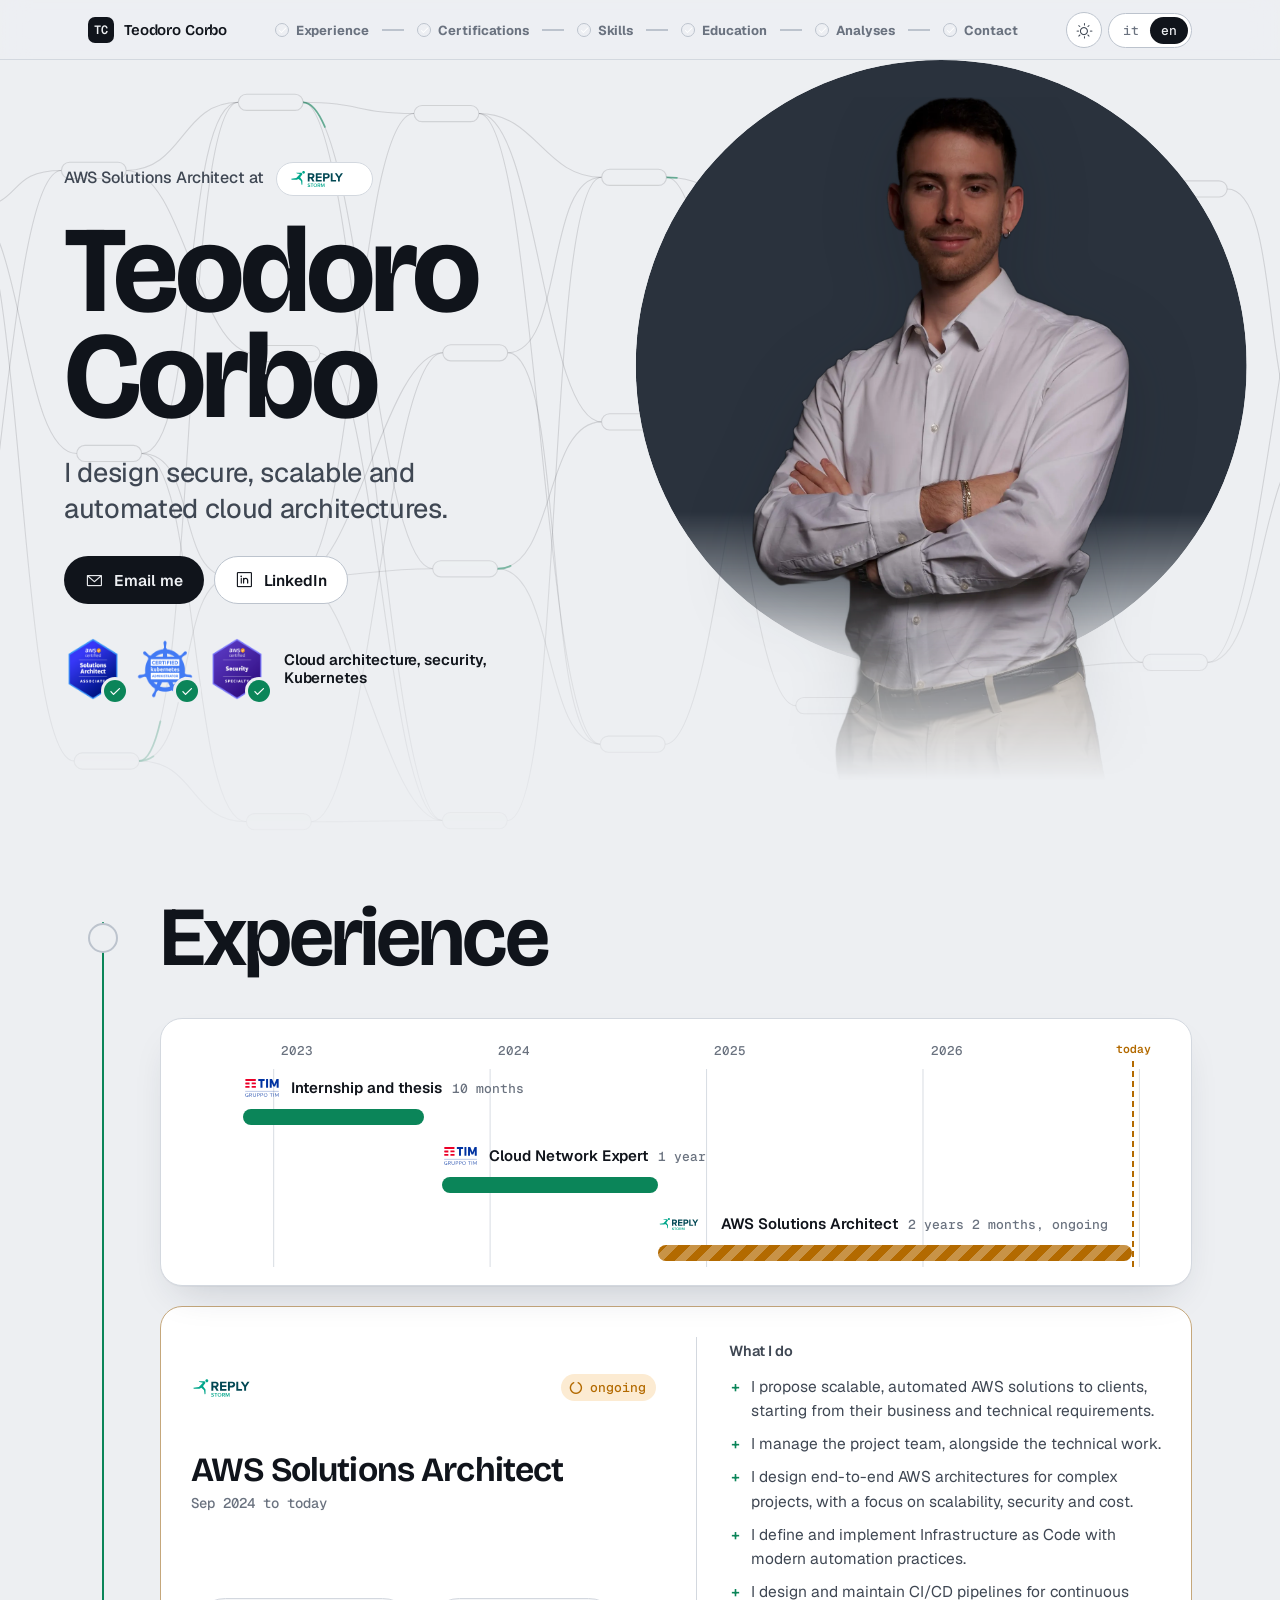
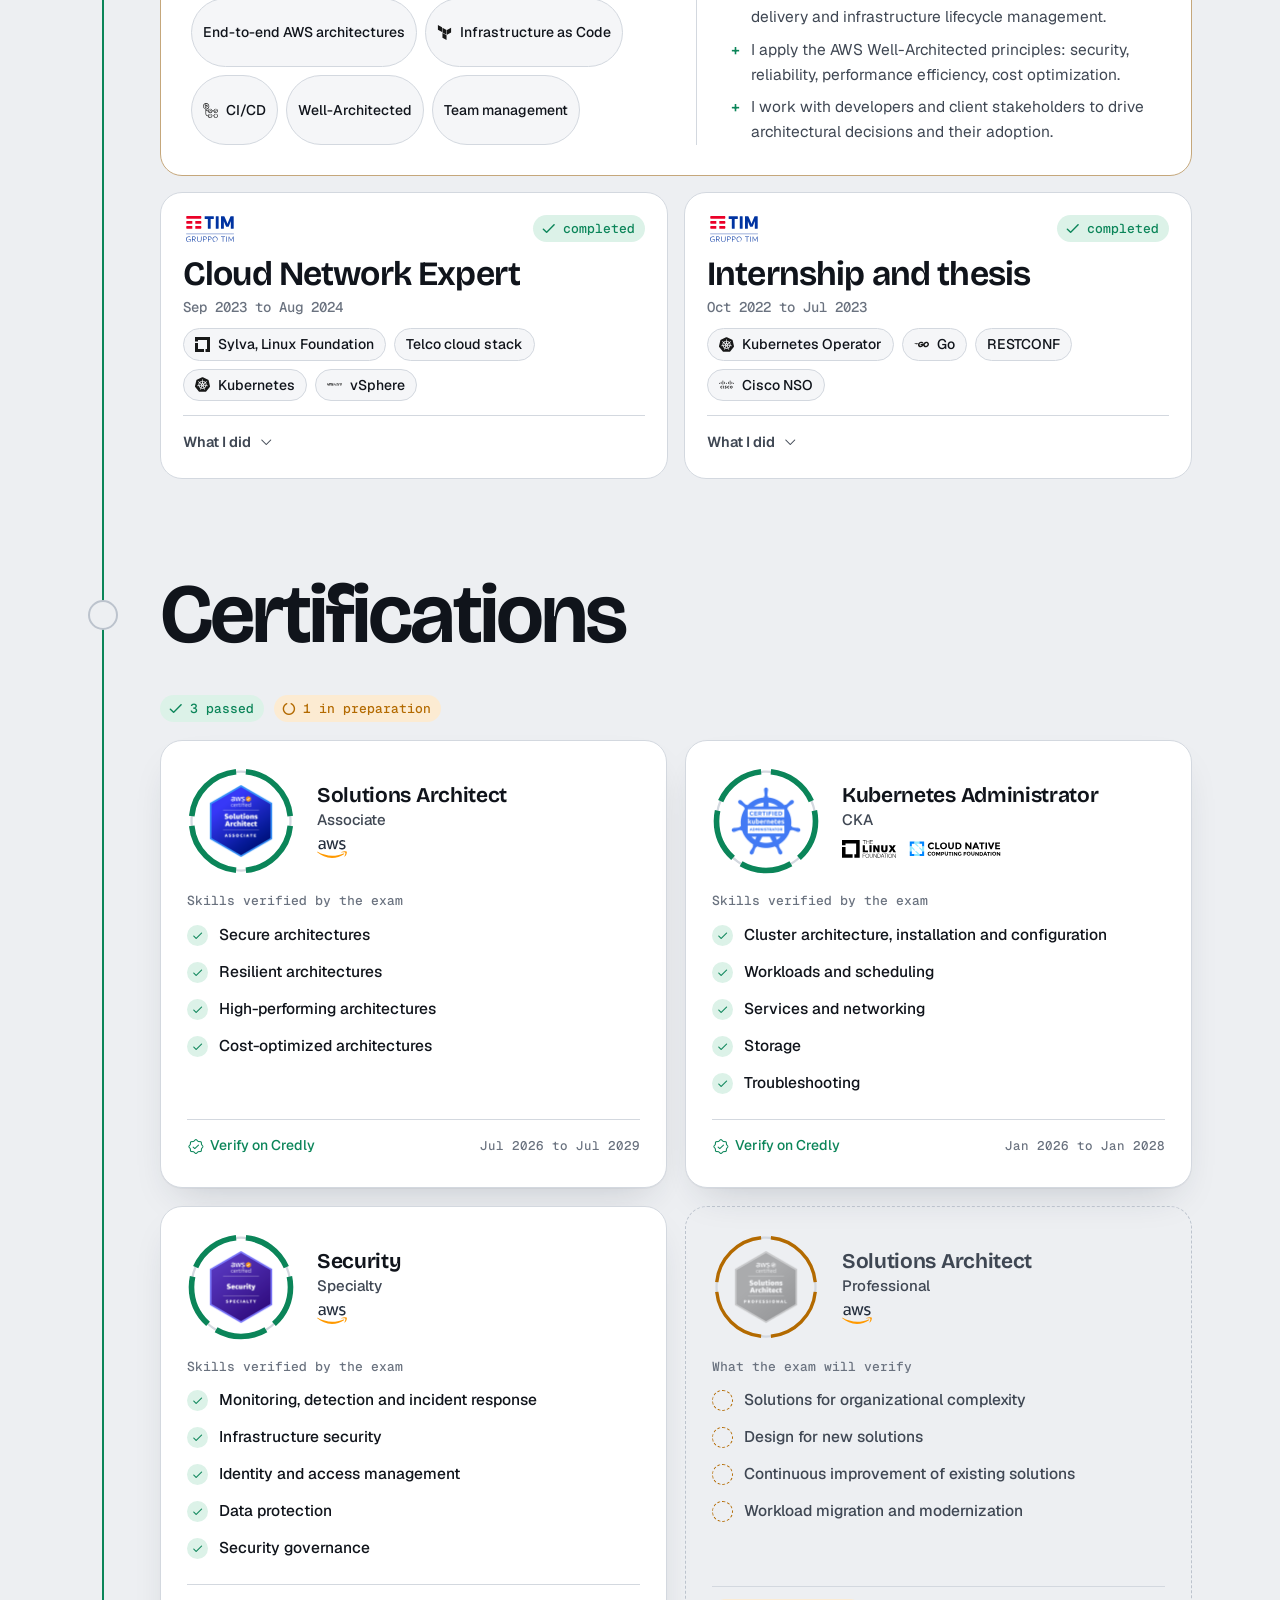
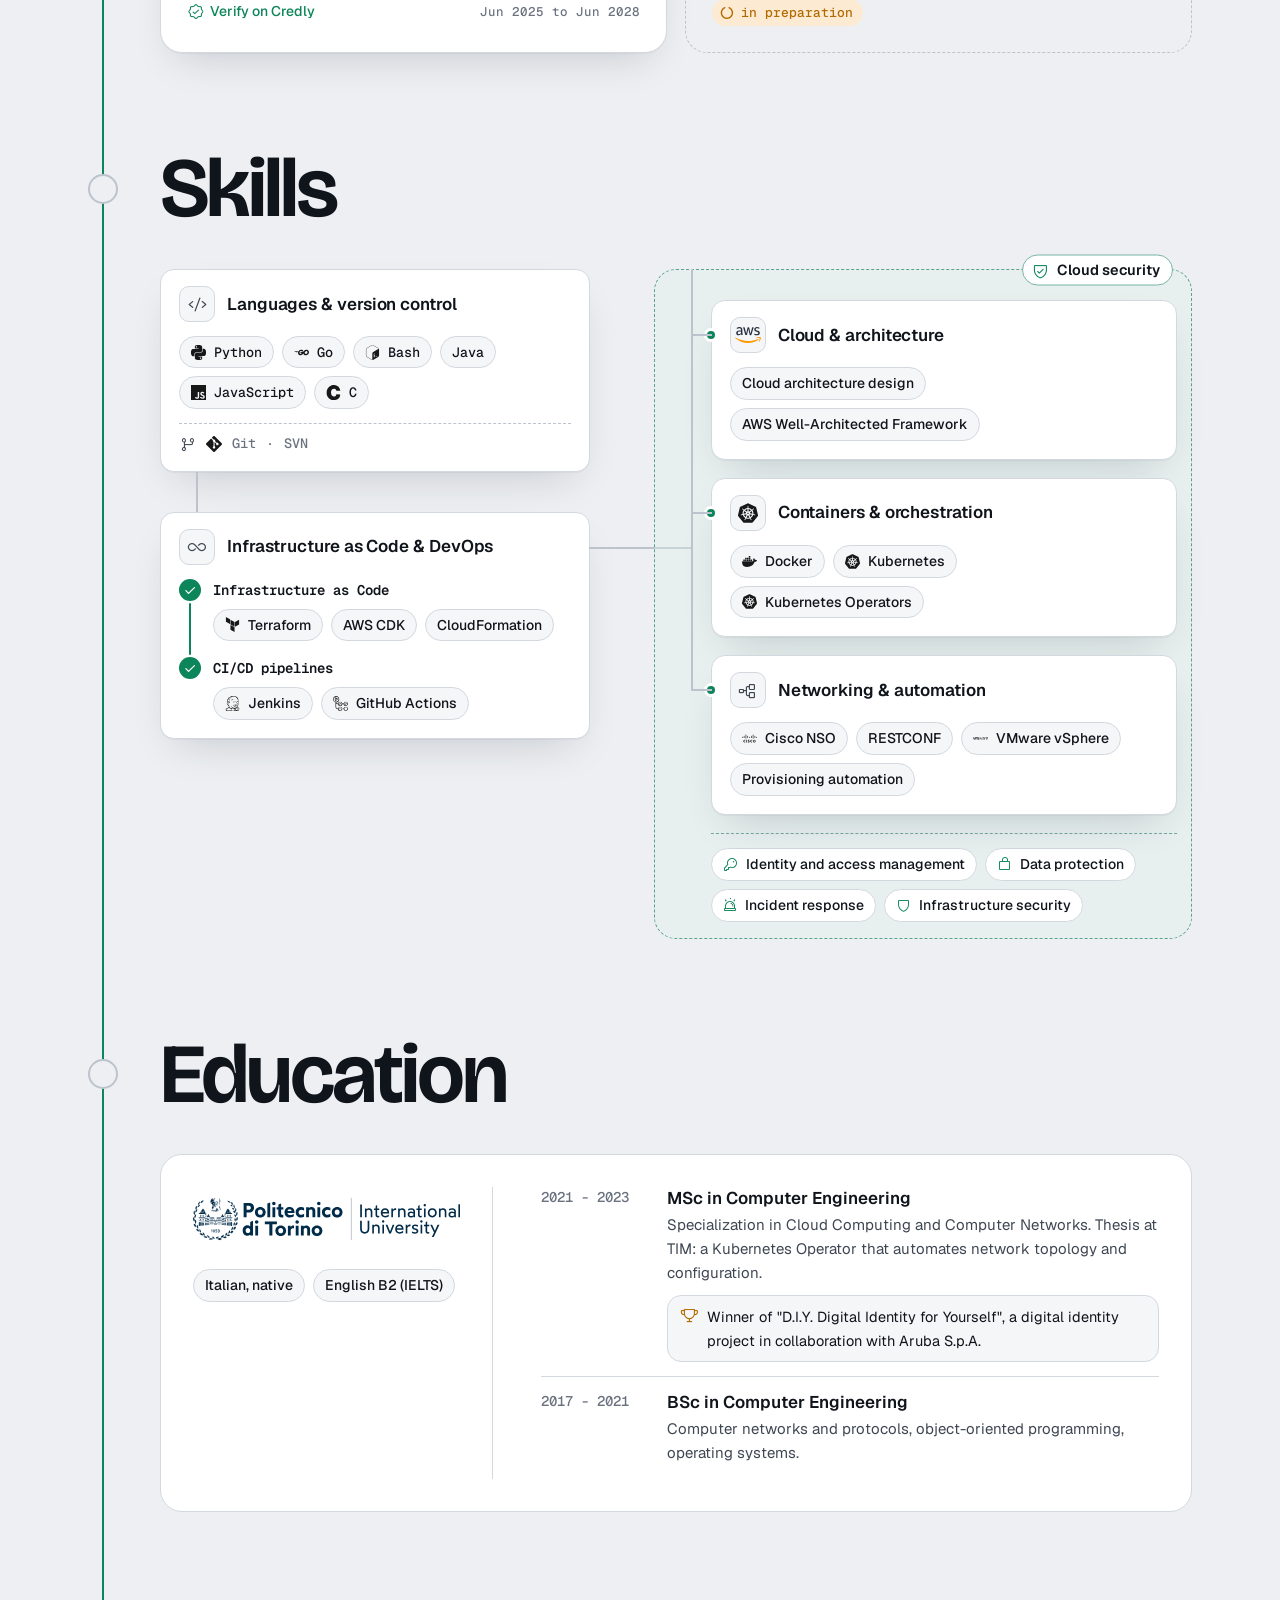
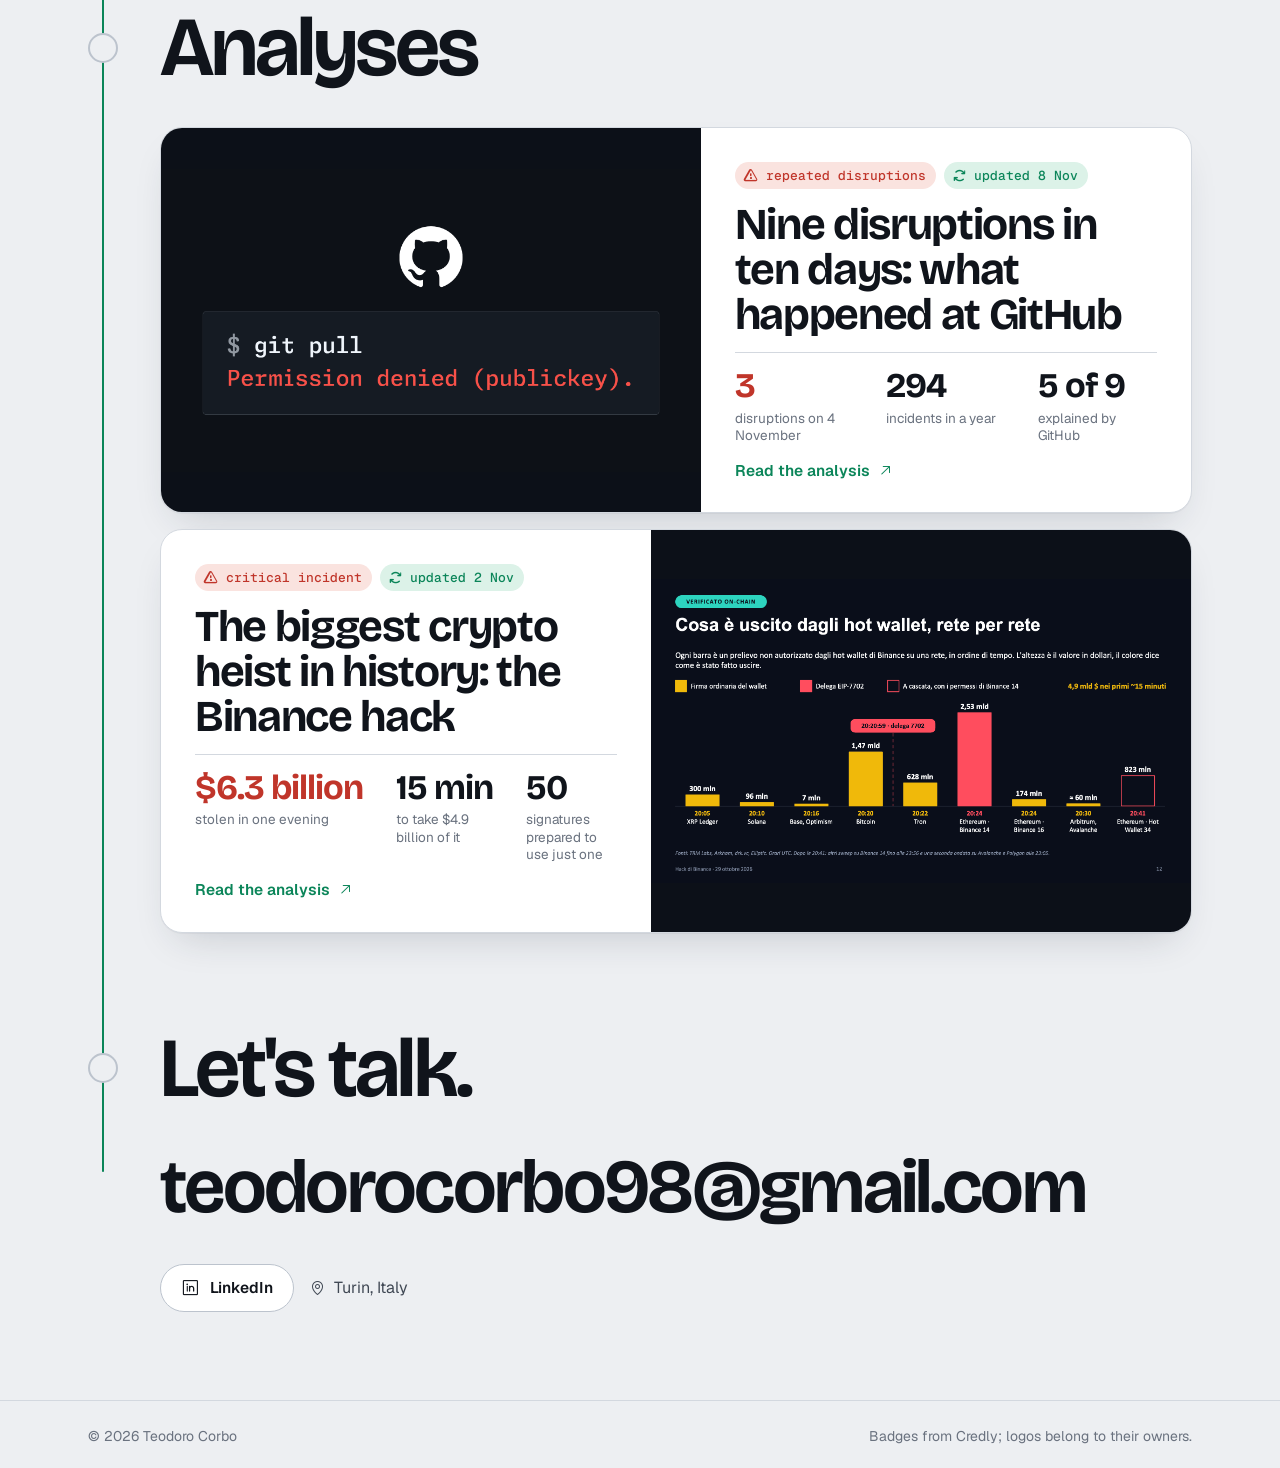
==== commit 5095cd5a: "Sito costruito dal progetto (10048e8)" ====
--- a/en/index.html
+++ b/en/index.html
@@ -1,4 +1,4 @@
 <!DOCTYPE html><html lang="en"><head><meta charset="utf-8"><meta name="viewport" content="width=device-width, initial-scale=1"><script>
       /* tema prima del primo disegno: scelta salvata, altrimenti il sistema, altrimenti chiaro (design/GUIDA.md) */
       (() => { let t = null; try { t = localStorage.getItem('tema'); } catch (_) {} document.documentElement.dataset.theme = t || (matchMedia('(prefers-color-scheme: dark)').matches ? 'dark' : 'light'); document.documentElement.classList.add('js'); })();
-    </script><title>Teodoro Corbo · I design secure, scalable and automated cloud architectures.</title><meta name="description" content="Teodoro Corbo, AWS Solutions Architect at Storm Reply. My profile, CV and analyses of security and technology."><link rel="canonical" href="https://teodoro98.github.io/en/"><link rel="icon" type="image/svg+xml" href="/favicon.svg"><link rel="stylesheet" href="/icone/icone.css"><link rel="alternate" hreflang="it" href="https://teodoro98.github.io/"><link rel="alternate" hreflang="en" href="https://teodoro98.github.io/en/"><link rel="alternate" hreflang="x-default" href="https://teodoro98.github.io/"><meta property="og:site_name" content="VetrinaTeo"><meta property="og:type" content="website"><meta property="og:title" content="Teodoro Corbo · I design secure, scalable and automated cloud architectures."><meta property="og:description" content="Teodoro Corbo, AWS Solutions Architect at Storm Reply. My profile, CV and analyses of security and technology."><meta property="og:url" content="https://teodoro98.github.io/en/"><meta property="og:image" content="https://teodoro98.github.io/og-default.png"><meta property="og:image:width" content="1200"><meta property="og:image:height" content="630"><meta property="og:locale" content="en_GB"><meta property="og:locale:alternate" content="it_IT"><meta name="twitter:card" content="summary_large_image"><meta name="twitter:title" content="Teodoro Corbo · I design secure, scalable and automated cloud architectures."><meta name="twitter:description" content="Teodoro Corbo, AWS Solutions Architect at Storm Reply. My profile, CV and analyses of security and technology."><meta name="twitter:image" content="https://teodoro98.github.io/og-default.png"><link rel="stylesheet" href="/_astro/Base.ZERoJILn.css"><link rel="stylesheet" href="/_astro/HomePage.C2cMYmlE.css"></head><body><div class="fondo" aria-hidden="true"><div class="f-grafo"></div></div><a class="skip" href="#main">Skip to content</a><nav class="nav" aria-label="Main"><div class="wrap"><a class="marchio" href="/en/"><span class="mk">TC</span><span class="nm">Teodoro Corbo</span></a><ol class="tappe"><li><a href="#esperienze"><span class="st"><i class="ph-bold ph-check"></i></span><b>Experience</b></a></li><li><a href="#certificazioni"><span class="st"><i class="ph-bold ph-check"></i></span><b>Certifications</b></a></li><li><a href="#competenze"><span class="st"><i class="ph-bold ph-check"></i></span><b>Skills</b></a></li><li><a href="#formazione"><span class="st"><i class="ph-bold ph-check"></i></span><b>Education</b></a></li><li><a href="#analisi"><span class="st"><i class="ph-bold ph-check"></i></span><b>Analyses</b></a></li><li><a href="#contatti"><span class="st"><i class="ph-bold ph-check"></i></span><b>Contact</b></a></li></ol><div class="tappe-tel" aria-hidden="true"><div class="pp"><i></i><i></i><i></i><i></i><i></i><i></i></div><span data-inizio="start" data-fine="all checks passed">start</span></div><div class="attrezzi"><button class="tema" type="button" aria-pressed="false" aria-label="Dark theme"><i class="ph ph-sun"></i><i class="ph ph-moon"></i></button><nav class="lingua" aria-label="Language"><a href="/" hreflang="it" lang="it" aria-label="Italiano">it</a><a href="/en/" hreflang="en" aria-current="page">en</a></nav></div></div></nav><main id="main"><header class="hero"><div class="wrap hero-in"><div class="hero-testo"><p class="ruolo"><span>AWS Solutions Architect at</span><span class="azienda"><img class="sc-c" src="/loghi/storm-reply.svg" alt="Storm Reply"><img class="sc-s" src="/loghi/storm-reply-footer.svg" alt="Storm Reply"></span></p><h1><span class="r1">Teodoro</span><br><span class="r2">Corbo</span></h1><p class="frase">I design secure, scalable and automated cloud architectures.</p><div class="azioni"><a class="btn primo" href="mailto:teodorocorbo98@gmail.com"><i class="ph ph-envelope-simple"></i><span>Email me</span></a><a class="btn secondo" href="https://www.linkedin.com/in/teodoro-corbo" rel="me noopener"><i class="ph ph-linkedin-logo"></i>LinkedIn</a></div><ul class="badge-hero" aria-label="Certifications"><li><a href="https://www.credly.com/badges/a552873f-6e5c-4658-9d5a-782ae7083cc0/public_url" aria-label="AWS Certified Solutions Architect – Associate: verify on Credly"><img src="/loghi/badge-aws-saa.png" alt="" width="62" height="62"><i class="ph-bold ph-check"></i></a></li><li><a href="https://www.credly.com/badges/55efd7b3-0922-42ea-937e-402697465710/public_url" aria-label="Certified Kubernetes Administrator (CKA): verify on Credly"><img src="/loghi/badge-cka.png" alt="" width="62" height="62"><i class="ph-bold ph-check"></i></a></li><li><a href="https://www.credly.com/badges/48fe5dd9-8444-46ad-acf0-9d06f2da65fe/public_url" aria-label="AWS Certified Security – Specialty: verify on Credly"><img src="/loghi/badge-aws-security.png" alt="" width="62" height="62"><i class="ph-bold ph-check"></i></a></li><li class="dicitura"><b>Cloud architecture, security, Kubernetes</b></li></ul></div><div class="scena"><div class="alone" aria-hidden="true"><i></i></div><div class="sogg"><img src="/c/profilo/foto.webp" alt="Teodoro Corbo" width="1100" height="2051" fetchpriority="high"></div></div></div></header><div class="corso"><div class="tronco" aria-hidden="true"></div><section class="sez" id="esperienze"><div class="wrap"><div class="sez-in"><div class="testa-sez"><h2 data-r><span class="nodo"><i class="ph-bold ph-check"></i></span><span>Experience</span></h2></div><div class="gantt" style="--mesi:54;--gen:6" data-r role="img" aria-label="Experience over time: Internship and thesis at TIM from October 2022 to July 2023; Cloud Network Expert at TIM from September 2023 to August 2024; AWS Solutions Architect at Storm Reply from September 2024, ongoing."><div class="asse" aria-hidden="true"><span style="--x:11.11">2023</span><span style="--x:33.33">2024</span><span style="--x:55.56">2025</span><span style="--x:77.78">2026</span></div><div class="righe"><div class="oggi" style="--x:96.67"><b>today</b></div><div class="lavoro" style="--l:5.56;--w:18.52;--k:0"><div class="et"><img class="sc-c" src="/loghi/tim-blu.svg" alt="TIM"><img class="sc-s" src="/loghi/tim-logo.svg" alt="TIM"><b>Internship and thesis</b><span class="dur">10 months</span></div><div class="traccia"><i class="tratto"></i></div></div><div class="lavoro" style="--l:25.93;--w:22.22;--k:1"><div class="et"><img class="sc-c" src="/loghi/tim-blu.svg" alt="TIM"><img class="sc-s" src="/loghi/tim-logo.svg" alt="TIM"><b>Cloud Network Expert</b><span class="dur">1 year</span></div><div class="traccia"><i class="tratto"></i></div></div><div class="lavoro run" style="--l:48.15;--w:48.52;--k:2"><div class="et"><img class="sc-c" src="/loghi/storm-reply.svg" alt="Storm Reply"><img class="sc-s" src="/loghi/storm-reply-footer.svg" alt="Storm Reply"><b>AWS Solutions Architect</b><span class="dur">2 years 2 months, ongoing</span></div><div class="traccia"><i class="tratto"></i></div></div></div></div><ol class="rilasci" reversed><li class="rilascio head" data-r><div class="su"><img class="sc-c" src="/loghi/storm-reply.svg" alt="Storm Reply"><img class="sc-s" src="/loghi/storm-reply-footer.svg" alt="Storm Reply"><span class="stato run"><i class="ph-bold ph-circle-notch"></i><span>ongoing</span></span></div><div class="titolo"><h3>AWS Solutions Architect</h3><p class="quando">Sep 2024 to today</p></div><ul class="chip"><li>End-to-end AWS architectures</li><li><img class="si" src="/loghi/si/terraform.svg" alt="">Infrastructure as Code</li><li><img class="si" src="/loghi/si/githubactions.svg" alt="">CI/CD</li><li>Well-Architected</li><li>Team management</li></ul><details class="sempre-aperto"><summary><span>What I do</span><i class="ph ph-caret-down"></i></summary><ul><li>I propose scalable, automated AWS solutions to clients, starting from their business and technical requirements.</li><li>I manage the project team, alongside the technical work.</li><li>I design end-to-end AWS architectures for complex projects, with a focus on scalability, security and cost.</li><li>I define and implement Infrastructure as Code with modern automation practices.</li><li>I design and maintain CI/CD pipelines for continuous delivery and infrastructure lifecycle management.</li><li>I apply the AWS Well-Architected principles: security, reliability, performance efficiency, cost optimization.</li><li>I work with developers and client stakeholders to drive architectural decisions and their adoption.</li></ul></details></li><li class="rilascio" data-r><div class="su"><img class="sc-c" src="/loghi/tim-blu.svg" alt="TIM"><img class="sc-s" src="/loghi/tim-logo.svg" alt="TIM"><span class="stato ok"><i class="ph-bold ph-check"></i><span>completed</span></span></div><div class="titolo"><h3>Cloud Network Expert</h3><p class="quando">Sep 2023 to Aug 2024</p></div><ul class="chip"><li><img class="si" src="/loghi/si/linuxfoundation.svg" alt="">Sylva, Linux Foundation</li><li>Telco cloud stack</li><li><img class="si" src="/loghi/si/kubernetes.svg" alt="">Kubernetes</li><li><img class="si" src="/loghi/si/vmware.svg" alt="">vSphere</li></ul><details><summary><span>What I did</span><i class="ph ph-caret-down"></i></summary><ul><li>Contributed to the architecture of a unified Telco Cloud Stack within Sylva, the Linux Foundation&#39;s open-source project.</li><li>Designed and supported CI/CD pipelines for on-premise cloud environments.</li><li>Worked on Kubernetes-based platforms and VMware vSphere infrastructure.</li><li>Automated infrastructure provisioning and deployments.</li></ul></details></li><li class="rilascio" data-r style="--d:1"><div class="su"><img class="sc-c" src="/loghi/tim-blu.svg" alt="TIM"><img class="sc-s" src="/loghi/tim-logo.svg" alt="TIM"><span class="stato ok"><i class="ph-bold ph-check"></i><span>completed</span></span></div><div class="titolo"><h3>Internship and thesis</h3><p class="quando">Oct 2022 to Jul 2023</p></div><ul class="chip"><li><img class="si" src="/loghi/si/kubernetes.svg" alt="">Kubernetes Operator</li><li><img class="si" src="/loghi/si/go.svg" alt="">Go</li><li>RESTCONF</li><li><img class="si" src="/loghi/si/cisco.svg" alt="">Cisco NSO</li></ul><details><summary><span>What I did</span><i class="ph ph-caret-down"></i></summary><ul><li>Designed and developed a Kubernetes Operator for automated network topology and configuration management.</li><li>Built cloud-native automation in Go with RESTCONF APIs.</li><li>Integrated Cisco NSO for network orchestration.</li><li>Applied DevOps principles to network automation and infrastructure management.</li></ul></details></li></ol></div></div></section><section class="sez" id="certificazioni"><div class="wrap"><div class="sez-in"><div class="testa-sez"><h2 data-r><span class="nodo"><i class="ph-bold ph-check"></i></span><span>Certifications</span></h2></div><div class="prove" data-r><div class="riass"><span class="stato ok"><i class="ph-bold ph-check"></i><span>3 passed</span></span><span class="stato run"><i class="ph-bold ph-circle-notch"></i><span>1 in preparation</span></span></div><article class="cert" style="--k:0"><a class="anello" href="https://www.credly.com/badges/a552873f-6e5c-4658-9d5a-782ae7083cc0/public_url" aria-label="AWS Certified Solutions Architect – Associate: verify on Credly"><img src="/loghi/badge-aws-saa.png" alt><svg viewBox="0 0 96 96" aria-hidden="true"><circle class="fondo-a" cx="48" cy="48" r="44"></circle><g class="sg"><circle class="seg" cx="48" cy="48" r="44" pathLength="100" style="--i:0" stroke-dasharray="21.80 78.20" stroke-dashoffset="-1.60"></circle></g><g class="sg"><circle class="seg" cx="48" cy="48" r="44" pathLength="100" style="--i:1" stroke-dasharray="21.80 78.20" stroke-dashoffset="-26.60"></circle></g><g class="sg"><circle class="seg" cx="48" cy="48" r="44" pathLength="100" style="--i:2" stroke-dasharray="21.80 78.20" stroke-dashoffset="-51.60"></circle></g><g class="sg"><circle class="seg" cx="48" cy="48" r="44" pathLength="100" style="--i:3" stroke-dasharray="21.80 78.20" stroke-dashoffset="-76.60"></circle></g></svg></a><div><h3>Solutions Architect<span>Associate</span></h3><div class="ente"><img class="sc-c" src="/loghi/aws-color.svg" alt="Amazon Web Services"><img class="sc-s" src="/loghi/aws-white@2x.png" alt="Amazon Web Services"></div></div><div class="cosa"><p>Skills verified by the exam</p><ul class="comp"><li style="--i:0"><i class="ph-bold ph-check"></i><span>Secure architectures</span></li><li style="--i:1"><i class="ph-bold ph-check"></i><span>Resilient architectures</span></li><li style="--i:2"><i class="ph-bold ph-check"></i><span>High-performing architectures</span></li><li style="--i:3"><i class="ph-bold ph-check"></i><span>Cost-optimized architectures</span></li></ul></div><div class="fine"><a class="verifica" href="https://www.credly.com/badges/a552873f-6e5c-4658-9d5a-782ae7083cc0/public_url"><i class="ph ph-seal-check"></i><span>Verify on Credly</span></a><small>Jul 2026 to Jul 2029</small></div></article><article class="cert" style="--k:1"><a class="anello" href="https://www.credly.com/badges/55efd7b3-0922-42ea-937e-402697465710/public_url" aria-label="Certified Kubernetes Administrator (CKA): verify on Credly"><img src="/loghi/badge-cka.png" alt><svg viewBox="0 0 96 96" aria-hidden="true"><circle class="fondo-a" cx="48" cy="48" r="44"></circle><g class="sg"><circle class="seg" cx="48" cy="48" r="44" pathLength="100" style="--i:0" stroke-dasharray="16.80 83.20" stroke-dashoffset="-1.60"></circle></g><g class="sg"><circle class="seg" cx="48" cy="48" r="44" pathLength="100" style="--i:1" stroke-dasharray="16.80 83.20" stroke-dashoffset="-21.60"></circle></g><g class="sg"><circle class="seg" cx="48" cy="48" r="44" pathLength="100" style="--i:2" stroke-dasharray="16.80 83.20" stroke-dashoffset="-41.60"></circle></g><g class="sg"><circle class="seg" cx="48" cy="48" r="44" pathLength="100" style="--i:3" stroke-dasharray="16.80 83.20" stroke-dashoffset="-61.60"></circle></g><g class="sg"><circle class="seg" cx="48" cy="48" r="44" pathLength="100" style="--i:4" stroke-dasharray="16.80 83.20" stroke-dashoffset="-81.60"></circle></g></svg></a><div><h3>Kubernetes Administrator<span>CKA</span></h3><div class="ente"><img class="sc-c nero" src="/loghi/lf-white.svg" alt="The Linux Foundation"><img class="sc-s" src="/loghi/lf-white.svg" alt="The Linux Foundation"><img class="sc-c" src="/loghi/cncf-color.svg" alt="Cloud Native Computing Foundation"><img class="sc-s" src="/loghi/cncf-white.svg" alt="Cloud Native Computing Foundation"></div></div><div class="cosa"><p>Skills verified by the exam</p><ul class="comp"><li style="--i:0"><i class="ph-bold ph-check"></i><span>Cluster architecture, installation and configuration</span></li><li style="--i:1"><i class="ph-bold ph-check"></i><span>Workloads and scheduling</span></li><li style="--i:2"><i class="ph-bold ph-check"></i><span>Services and networking</span></li><li style="--i:3"><i class="ph-bold ph-check"></i><span>Storage</span></li><li style="--i:4"><i class="ph-bold ph-check"></i><span>Troubleshooting</span></li></ul></div><div class="fine"><a class="verifica" href="https://www.credly.com/badges/55efd7b3-0922-42ea-937e-402697465710/public_url"><i class="ph ph-seal-check"></i><span>Verify on Credly</span></a><small>Jan 2026 to Jan 2028</small></div></article><article class="cert" style="--k:2"><a class="anello" href="https://www.credly.com/badges/48fe5dd9-8444-46ad-acf0-9d06f2da65fe/public_url" aria-label="AWS Certified Security – Specialty: verify on Credly"><img src="/loghi/badge-aws-security.png" alt><svg viewBox="0 0 96 96" aria-hidden="true"><circle class="fondo-a" cx="48" cy="48" r="44"></circle><g class="sg"><circle class="seg" cx="48" cy="48" r="44" pathLength="100" style="--i:0" stroke-dasharray="16.80 83.20" stroke-dashoffset="-1.60"></circle></g><g class="sg"><circle class="seg" cx="48" cy="48" r="44" pathLength="100" style="--i:1" stroke-dasharray="16.80 83.20" stroke-dashoffset="-21.60"></circle></g><g class="sg"><circle class="seg" cx="48" cy="48" r="44" pathLength="100" style="--i:2" stroke-dasharray="16.80 83.20" stroke-dashoffset="-41.60"></circle></g><g class="sg"><circle class="seg" cx="48" cy="48" r="44" pathLength="100" style="--i:3" stroke-dasharray="16.80 83.20" stroke-dashoffset="-61.60"></circle></g><g class="sg"><circle class="seg" cx="48" cy="48" r="44" pathLength="100" style="--i:4" stroke-dasharray="16.80 83.20" stroke-dashoffset="-81.60"></circle></g></svg></a><div><h3>Security<span>Specialty</span></h3><div class="ente"><img class="sc-c" src="/loghi/aws-color.svg" alt="Amazon Web Services"><img class="sc-s" src="/loghi/aws-white@2x.png" alt="Amazon Web Services"></div></div><div class="cosa"><p>Skills verified by the exam</p><ul class="comp"><li style="--i:0"><i class="ph-bold ph-check"></i><span>Monitoring, detection and incident response</span></li><li style="--i:1"><i class="ph-bold ph-check"></i><span>Infrastructure security</span></li><li style="--i:2"><i class="ph-bold ph-check"></i><span>Identity and access management</span></li><li style="--i:3"><i class="ph-bold ph-check"></i><span>Data protection</span></li><li style="--i:4"><i class="ph-bold ph-check"></i><span>Security governance</span></li></ul></div><div class="fine"><a class="verifica" href="https://www.credly.com/badges/48fe5dd9-8444-46ad-acf0-9d06f2da65fe/public_url"><i class="ph ph-seal-check"></i><span>Verify on Credly</span></a><small>Jun 2025 to Jun 2028</small></div></article><article class="cert attesa" style="--k:3"><div class="anello"><img src="/loghi/badge-aws-sap.png" alt="AWS Certified Solutions Architect – Professional, in preparation"><svg viewBox="0 0 96 96" aria-hidden="true"><circle class="fondo-a" cx="48" cy="48" r="44"></circle><g class="sg"><circle class="seg" cx="48" cy="48" r="44" pathLength="100" style="--i:0" stroke-dasharray="21.80 78.20" stroke-dashoffset="-1.60"></circle></g><g class="sg"><circle class="seg" cx="48" cy="48" r="44" pathLength="100" style="--i:1" stroke-dasharray="21.80 78.20" stroke-dashoffset="-26.60"></circle></g><g class="sg"><circle class="seg" cx="48" cy="48" r="44" pathLength="100" style="--i:2" stroke-dasharray="21.80 78.20" stroke-dashoffset="-51.60"></circle></g><g class="sg"><circle class="seg" cx="48" cy="48" r="44" pathLength="100" style="--i:3" stroke-dasharray="21.80 78.20" stroke-dashoffset="-76.60"></circle></g></svg></div><div><h3>Solutions Architect<span>Professional</span></h3><div class="ente"><img class="sc-c" src="/loghi/aws-color.svg" alt="Amazon Web Services"><img class="sc-s" src="/loghi/aws-white@2x.png" alt="Amazon Web Services"></div></div><div class="cosa"><p>What the exam will verify</p><ul class="comp"><li style="--i:0"><i></i><span>Solutions for organizational complexity</span></li><li style="--i:1"><i></i><span>Design for new solutions</span></li><li style="--i:2"><i></i><span>Continuous improvement of existing solutions</span></li><li style="--i:3"><i></i><span>Workload migration and modernization</span></li></ul></div><div class="fine"><span class="stato run"><i class="ph-bold ph-circle-notch"></i><span>in preparation</span></span></div></article></div></div></div></section><section class="sez" id="competenze"><div class="wrap"><div class="sez-in"><div class="testa-sez"><h2 data-r><span class="nodo"><i class="ph-bold ph-check"></i></span><span>Skills</span></h2></div><div class="arch" data-r role="group" aria-label="Skills drawn as an architecture: code enters the pipeline, the pipeline releases into the environments, security is the perimeter around all of them"><div class="arch-sx"><article class="blocco codice" style="--k:0"><header><span class="ic"><i class="ph ph-code"></i></span><h3>Languages &amp; version control</h3></header><ul class="chip"><li><img class="si" src="/loghi/si/python.svg" alt="">Python</li><li><img class="si" src="/loghi/si/go.svg" alt="">Go</li><li><img class="si" src="/loghi/si/gnubash.svg" alt="">Bash</li><li>Java</li><li><img class="si" src="/loghi/si/javascript.svg" alt="">JavaScript</li><li><img class="si" src="/loghi/si/c.svg" alt="">C</li></ul><div class="repo"><i class="ph ph-git-branch"></i><img class="si" src="/loghi/si/git.svg" alt="">Git<span aria-hidden="true">·</span>SVN</div></article><div class="filo v" style="--k:1" aria-hidden="true"><i class="pk"></i></div><article class="blocco pipe" style="--k:2"><header><span class="ic"><i class="ph ph-infinity"></i></span><h3>Infrastructure as Code &amp; DevOps</h3></header><ol class="fasi"><li><span class="st"><i class="ph-bold ph-check"></i></span><b>Infrastructure as Code</b><ul class="chip"><li><img class="si" src="/loghi/si/terraform.svg" alt="">Terraform</li><li>AWS CDK</li><li>CloudFormation</li></ul></li><li><span class="st"><i class="ph-bold ph-check"></i></span><b>CI/CD pipelines</b><ul class="chip"><li><img class="si" src="/loghi/si/jenkins.svg" alt="">Jenkins</li><li><img class="si" src="/loghi/si/githubactions.svg" alt="">GitHub Actions</li></ul></li></ol><div class="filo uscita" style="--k:3" aria-hidden="true"><i class="pk" style="animation-delay:-1.2s"></i></div></article></div><div class="perimetro"><h3 class="nome"><i class="ph ph-shield-check"></i><span>Cloud security</span></h3><div class="ambienti"><article class="blocco amb" style="--k:4"><header><span class="ic"><img class="aws sc-c" src="/loghi/aws-color.svg" alt="AWS"><img class="aws sc-s" src="/loghi/aws-white@2x.png" alt="AWS"></span><h3>Cloud &amp; architecture</h3></header><ul class="chip"><li>Cloud architecture design</li><li>AWS Well-Architected Framework</li></ul></article><article class="blocco amb" style="--k:5"><header><span class="ic"><img class="si" src="/loghi/si/kubernetes.svg" alt=""></span><h3>Containers &amp; orchestration</h3></header><ul class="chip"><li><img class="si" src="/loghi/si/docker.svg" alt="">Docker</li><li><img class="si" src="/loghi/si/kubernetes.svg" alt="">Kubernetes</li><li><img class="si" src="/loghi/si/kubernetes.svg" alt="">Kubernetes Operators</li></ul></article><article class="blocco amb" style="--k:6"><header><span class="ic"><i class="ph ph-tree-structure"></i></span><h3>Networking &amp; automation</h3></header><ul class="chip"><li><img class="si" src="/loghi/si/cisco.svg" alt="">Cisco NSO</li><li>RESTCONF</li><li><img class="si" src="/loghi/si/vmware.svg" alt="">VMware vSphere</li><li>Provisioning automation</li></ul></article></div><div class="controlli" style="--k:7"><ul class="chip"><li><i class="ph ph-key"></i><span>Identity and access management</span></li><li><i class="ph ph-lock-simple"></i><span>Data protection</span></li><li><i class="ph ph-siren"></i><span>Incident response</span></li><li><i class="ph ph-shield"></i><span>Infrastructure security</span></li></ul></div></div></div></div></div></section><section class="sez" id="formazione"><div class="wrap"><div class="sez-in"><div class="testa-sez"><h2 data-r><span class="nodo"><i class="ph-bold ph-check"></i></span><span>Education</span></h2></div><div class="formazione" data-r><div class="ateneo"><img class="logo-mono" src="/loghi/polito-mobile.svg" alt="Politecnico di Torino"><div class="lingue"><ul class="chip"><li>Italian, native</li><li>English B2 (IELTS)</li></ul></div></div><ul class="lauree"><li><span class="anni">2021 - 2023</span><div><b>MSc in Computer Engineering</b><p>Specialization in Cloud Computing and Computer Networks. Thesis at TIM: a Kubernetes Operator that automates network topology and configuration.</p><span class="premio"><i class="ph ph-trophy"></i><span>Winner of &quot;D.I.Y. Digital Identity for Yourself&quot;, a digital identity project in collaboration with Aruba S.p.A.</span></span></div></li><li><span class="anni">2017 - 2021</span><div><b>BSc in Computer Engineering</b><p>Computer networks and protocols, object-oriented programming, operating systems.</p></div></li></ul></div></div></div></section><section class="sez" id="analisi"><div class="wrap"><div class="sez-in"><div class="testa-sez"><h2 data-r><span class="nodo"><i class="ph-bold ph-check"></i></span><span>Analyses</span></h2></div><div class="rapporti"><a class="rapporto" href="/en/analysis/github-2026-11/" data-r><div class="vis"><img src="/c/github-2026-11/cover.png" alt="The GitHub logo above a terminal: the command “$ git pull” gets the reply “Permission denied (publickey).”" loading="lazy"></div><div class="corpo"><div class="stati"><span class="stato fail"><i class="ph-bold ph-warning"></i><span>repeated disruptions</span></span></div><h3>Nine disruptions in ten days: what happened at GitHub</h3><div class="cifre"><div><b class="rosso">3</b><span>disruptions on 4 November</span></div><div><b>294</b><span>incidents in a year</span></div><div><b>2 of 9</b><span>explained by GitHub</span></div></div><span class="vai"><span>Read the analysis</span><i class="ph ph-arrow-up-right"></i></span></div></a><a class="rapporto" href="/en/analysis/binance-hack/" data-r><div class="vis"><img src="/c/binance-hack/slide-prelievi-it.png" alt="What left Binance's hot wallets, chain by chain (slide from the Italian deck)" loading="lazy"></div><div class="corpo"><div class="stati"><span class="stato fail"><i class="ph-bold ph-warning"></i><span>critical incident</span></span><span class="stato ok"><i class="ph-bold ph-arrows-clockwise"></i><span>updated 2 Nov</span></span></div><h3>The biggest crypto heist in history: the Binance hack</h3><div class="cifre"><div><b class="rosso">$6.3 billion</b><span>stolen in one evening</span></div><div><b>15 min</b><span>to take $4.9 billion of it</span></div><div><b>50</b><span>signatures prepared to use just one</span></div></div><span class="vai"><span>Read the analysis</span><i class="ph ph-arrow-up-right"></i></span></div></a></div></div></div></section><section class="sez contatti" id="contatti"><div class="wrap"><div class="sez-in"><div class="testa-sez"><h2 data-r><span class="nodo"><i class="ph-bold ph-check"></i></span><span>Let&#39;s talk.</span></h2></div><a class="email" href="mailto:teodorocorbo98@gmail.com" data-r>teodorocorbo98@gmail.com</a><div class="azioni" data-r style="--d:1"><a class="btn secondo" href="https://www.linkedin.com/in/teodoro-corbo" rel="me noopener"><i class="ph ph-linkedin-logo"></i>LinkedIn</a><span class="dove"><i class="ph ph-map-pin"></i><span>Turin, Italy</span></span></div></div></div></section></div></main><footer class="piede"><div class="wrap"><span>© 2026 Teodoro Corbo</span><span>Badges from Credly; logos belong to their owners.</span></div></footer><script type="module" src="/_astro/Base.astro_astro_type_script_index_0_lang.DtKjPNzE.js"></script></body></html>+    </script><title>Teodoro Corbo · I design secure, scalable and automated cloud architectures.</title><meta name="description" content="Teodoro Corbo, AWS Solutions Architect at Storm Reply. My profile, CV and analyses of security and technology."><link rel="canonical" href="https://teodoro98.github.io/en/"><link rel="icon" type="image/svg+xml" href="/favicon.svg"><link rel="stylesheet" href="/icone/icone.css"><link rel="alternate" hreflang="it" href="https://teodoro98.github.io/"><link rel="alternate" hreflang="en" href="https://teodoro98.github.io/en/"><link rel="alternate" hreflang="x-default" href="https://teodoro98.github.io/"><meta property="og:site_name" content="VetrinaTeo"><meta property="og:type" content="website"><meta property="og:title" content="Teodoro Corbo · I design secure, scalable and automated cloud architectures."><meta property="og:description" content="Teodoro Corbo, AWS Solutions Architect at Storm Reply. My profile, CV and analyses of security and technology."><meta property="og:url" content="https://teodoro98.github.io/en/"><meta property="og:image" content="https://teodoro98.github.io/og-default.png"><meta property="og:image:width" content="1200"><meta property="og:image:height" content="630"><meta property="og:locale" content="en_GB"><meta property="og:locale:alternate" content="it_IT"><meta name="twitter:card" content="summary_large_image"><meta name="twitter:title" content="Teodoro Corbo · I design secure, scalable and automated cloud architectures."><meta name="twitter:description" content="Teodoro Corbo, AWS Solutions Architect at Storm Reply. My profile, CV and analyses of security and technology."><meta name="twitter:image" content="https://teodoro98.github.io/og-default.png"><link rel="stylesheet" href="/_astro/Base.ZERoJILn.css"><link rel="stylesheet" href="/_astro/HomePage.C2cMYmlE.css"></head><body><div class="fondo" aria-hidden="true"><div class="f-grafo"></div></div><a class="skip" href="#main">Skip to content</a><nav class="nav" aria-label="Main"><div class="wrap"><a class="marchio" href="/en/"><span class="mk">TC</span><span class="nm">Teodoro Corbo</span></a><ol class="tappe"><li><a href="#esperienze"><span class="st"><i class="ph-bold ph-check"></i></span><b>Experience</b></a></li><li><a href="#certificazioni"><span class="st"><i class="ph-bold ph-check"></i></span><b>Certifications</b></a></li><li><a href="#competenze"><span class="st"><i class="ph-bold ph-check"></i></span><b>Skills</b></a></li><li><a href="#formazione"><span class="st"><i class="ph-bold ph-check"></i></span><b>Education</b></a></li><li><a href="#analisi"><span class="st"><i class="ph-bold ph-check"></i></span><b>Analyses</b></a></li><li><a href="#contatti"><span class="st"><i class="ph-bold ph-check"></i></span><b>Contact</b></a></li></ol><div class="tappe-tel" aria-hidden="true"><div class="pp"><i></i><i></i><i></i><i></i><i></i><i></i></div><span data-inizio="start" data-fine="all checks passed">start</span></div><div class="attrezzi"><button class="tema" type="button" aria-pressed="false" aria-label="Dark theme"><i class="ph ph-sun"></i><i class="ph ph-moon"></i></button><nav class="lingua" aria-label="Language"><a href="/" hreflang="it" lang="it" aria-label="Italiano">it</a><a href="/en/" hreflang="en" aria-current="page">en</a></nav></div></div></nav><main id="main"><header class="hero"><div class="wrap hero-in"><div class="hero-testo"><p class="ruolo"><span>AWS Solutions Architect at</span><span class="azienda"><img class="sc-c" src="/loghi/storm-reply.svg" alt="Storm Reply"><img class="sc-s" src="/loghi/storm-reply-footer.svg" alt="Storm Reply"></span></p><h1><span class="r1">Teodoro</span><br><span class="r2">Corbo</span></h1><p class="frase">I design secure, scalable and automated cloud architectures.</p><div class="azioni"><a class="btn primo" href="mailto:teodorocorbo98@gmail.com"><i class="ph ph-envelope-simple"></i><span>Email me</span></a><a class="btn secondo" href="https://www.linkedin.com/in/teodoro-corbo" rel="me noopener"><i class="ph ph-linkedin-logo"></i>LinkedIn</a></div><ul class="badge-hero" aria-label="Certifications"><li><a href="https://www.credly.com/badges/a552873f-6e5c-4658-9d5a-782ae7083cc0/public_url" aria-label="AWS Certified Solutions Architect – Associate: verify on Credly"><img src="/loghi/badge-aws-saa.png" alt="" width="62" height="62"><i class="ph-bold ph-check"></i></a></li><li><a href="https://www.credly.com/badges/55efd7b3-0922-42ea-937e-402697465710/public_url" aria-label="Certified Kubernetes Administrator (CKA): verify on Credly"><img src="/loghi/badge-cka.png" alt="" width="62" height="62"><i class="ph-bold ph-check"></i></a></li><li><a href="https://www.credly.com/badges/48fe5dd9-8444-46ad-acf0-9d06f2da65fe/public_url" aria-label="AWS Certified Security – Specialty: verify on Credly"><img src="/loghi/badge-aws-security.png" alt="" width="62" height="62"><i class="ph-bold ph-check"></i></a></li><li class="dicitura"><b>Cloud architecture, security, Kubernetes</b></li></ul></div><div class="scena"><div class="alone" aria-hidden="true"><i></i></div><div class="sogg"><img src="/c/profilo/foto.webp" alt="Teodoro Corbo" width="1100" height="2051" fetchpriority="high"></div></div></div></header><div class="corso"><div class="tronco" aria-hidden="true"></div><section class="sez" id="esperienze"><div class="wrap"><div class="sez-in"><div class="testa-sez"><h2 data-r><span class="nodo"><i class="ph-bold ph-check"></i></span><span>Experience</span></h2></div><div class="gantt" style="--mesi:54;--gen:6" data-r role="img" aria-label="Experience over time: Internship and thesis at TIM from October 2022 to July 2023; Cloud Network Expert at TIM from September 2023 to August 2024; AWS Solutions Architect at Storm Reply from September 2024, ongoing."><div class="asse" aria-hidden="true"><span style="--x:11.11">2023</span><span style="--x:33.33">2024</span><span style="--x:55.56">2025</span><span style="--x:77.78">2026</span></div><div class="righe"><div class="oggi" style="--x:96.79"><b>today</b></div><div class="lavoro" style="--l:5.56;--w:18.52;--k:0"><div class="et"><img class="sc-c" src="/loghi/tim-blu.svg" alt="TIM"><img class="sc-s" src="/loghi/tim-logo.svg" alt="TIM"><b>Internship and thesis</b><span class="dur">10 months</span></div><div class="traccia"><i class="tratto"></i></div></div><div class="lavoro" style="--l:25.93;--w:22.22;--k:1"><div class="et"><img class="sc-c" src="/loghi/tim-blu.svg" alt="TIM"><img class="sc-s" src="/loghi/tim-logo.svg" alt="TIM"><b>Cloud Network Expert</b><span class="dur">1 year</span></div><div class="traccia"><i class="tratto"></i></div></div><div class="lavoro run" style="--l:48.15;--w:48.64;--k:2"><div class="et"><img class="sc-c" src="/loghi/storm-reply.svg" alt="Storm Reply"><img class="sc-s" src="/loghi/storm-reply-footer.svg" alt="Storm Reply"><b>AWS Solutions Architect</b><span class="dur">2 years 2 months, ongoing</span></div><div class="traccia"><i class="tratto"></i></div></div></div></div><ol class="rilasci" reversed><li class="rilascio head" data-r><div class="su"><img class="sc-c" src="/loghi/storm-reply.svg" alt="Storm Reply"><img class="sc-s" src="/loghi/storm-reply-footer.svg" alt="Storm Reply"><span class="stato run"><i class="ph-bold ph-circle-notch"></i><span>ongoing</span></span></div><div class="titolo"><h3>AWS Solutions Architect</h3><p class="quando">Sep 2024 to today</p></div><ul class="chip"><li>End-to-end AWS architectures</li><li><img class="si" src="/loghi/si/terraform.svg" alt="">Infrastructure as Code</li><li><img class="si" src="/loghi/si/githubactions.svg" alt="">CI/CD</li><li>Well-Architected</li><li>Team management</li></ul><details class="sempre-aperto"><summary><span>What I do</span><i class="ph ph-caret-down"></i></summary><ul><li>I propose scalable, automated AWS solutions to clients, starting from their business and technical requirements.</li><li>I manage the project team, alongside the technical work.</li><li>I design end-to-end AWS architectures for complex projects, with a focus on scalability, security and cost.</li><li>I define and implement Infrastructure as Code with modern automation practices.</li><li>I design and maintain CI/CD pipelines for continuous delivery and infrastructure lifecycle management.</li><li>I apply the AWS Well-Architected principles: security, reliability, performance efficiency, cost optimization.</li><li>I work with developers and client stakeholders to drive architectural decisions and their adoption.</li></ul></details></li><li class="rilascio" data-r><div class="su"><img class="sc-c" src="/loghi/tim-blu.svg" alt="TIM"><img class="sc-s" src="/loghi/tim-logo.svg" alt="TIM"><span class="stato ok"><i class="ph-bold ph-check"></i><span>completed</span></span></div><div class="titolo"><h3>Cloud Network Expert</h3><p class="quando">Sep 2023 to Aug 2024</p></div><ul class="chip"><li><img class="si" src="/loghi/si/linuxfoundation.svg" alt="">Sylva, Linux Foundation</li><li>Telco cloud stack</li><li><img class="si" src="/loghi/si/kubernetes.svg" alt="">Kubernetes</li><li><img class="si" src="/loghi/si/vmware.svg" alt="">vSphere</li></ul><details><summary><span>What I did</span><i class="ph ph-caret-down"></i></summary><ul><li>Contributed to the architecture of a unified Telco Cloud Stack within Sylva, the Linux Foundation&#39;s open-source project.</li><li>Designed and supported CI/CD pipelines for on-premise cloud environments.</li><li>Worked on Kubernetes-based platforms and VMware vSphere infrastructure.</li><li>Automated infrastructure provisioning and deployments.</li></ul></details></li><li class="rilascio" data-r style="--d:1"><div class="su"><img class="sc-c" src="/loghi/tim-blu.svg" alt="TIM"><img class="sc-s" src="/loghi/tim-logo.svg" alt="TIM"><span class="stato ok"><i class="ph-bold ph-check"></i><span>completed</span></span></div><div class="titolo"><h3>Internship and thesis</h3><p class="quando">Oct 2022 to Jul 2023</p></div><ul class="chip"><li><img class="si" src="/loghi/si/kubernetes.svg" alt="">Kubernetes Operator</li><li><img class="si" src="/loghi/si/go.svg" alt="">Go</li><li>RESTCONF</li><li><img class="si" src="/loghi/si/cisco.svg" alt="">Cisco NSO</li></ul><details><summary><span>What I did</span><i class="ph ph-caret-down"></i></summary><ul><li>Designed and developed a Kubernetes Operator for automated network topology and configuration management.</li><li>Built cloud-native automation in Go with RESTCONF APIs.</li><li>Integrated Cisco NSO for network orchestration.</li><li>Applied DevOps principles to network automation and infrastructure management.</li></ul></details></li></ol></div></div></section><section class="sez" id="certificazioni"><div class="wrap"><div class="sez-in"><div class="testa-sez"><h2 data-r><span class="nodo"><i class="ph-bold ph-check"></i></span><span>Certifications</span></h2></div><div class="prove" data-r><div class="riass"><span class="stato ok"><i class="ph-bold ph-check"></i><span>3 passed</span></span><span class="stato run"><i class="ph-bold ph-circle-notch"></i><span>1 in preparation</span></span></div><article class="cert" style="--k:0"><a class="anello" href="https://www.credly.com/badges/a552873f-6e5c-4658-9d5a-782ae7083cc0/public_url" aria-label="AWS Certified Solutions Architect – Associate: verify on Credly"><img src="/loghi/badge-aws-saa.png" alt><svg viewBox="0 0 96 96" aria-hidden="true"><circle class="fondo-a" cx="48" cy="48" r="44"></circle><g class="sg"><circle class="seg" cx="48" cy="48" r="44" pathLength="100" style="--i:0" stroke-dasharray="21.80 78.20" stroke-dashoffset="-1.60"></circle></g><g class="sg"><circle class="seg" cx="48" cy="48" r="44" pathLength="100" style="--i:1" stroke-dasharray="21.80 78.20" stroke-dashoffset="-26.60"></circle></g><g class="sg"><circle class="seg" cx="48" cy="48" r="44" pathLength="100" style="--i:2" stroke-dasharray="21.80 78.20" stroke-dashoffset="-51.60"></circle></g><g class="sg"><circle class="seg" cx="48" cy="48" r="44" pathLength="100" style="--i:3" stroke-dasharray="21.80 78.20" stroke-dashoffset="-76.60"></circle></g></svg></a><div><h3>Solutions Architect<span>Associate</span></h3><div class="ente"><img class="sc-c" src="/loghi/aws-color.svg" alt="Amazon Web Services"><img class="sc-s" src="/loghi/aws-white@2x.png" alt="Amazon Web Services"></div></div><div class="cosa"><p>Skills verified by the exam</p><ul class="comp"><li style="--i:0"><i class="ph-bold ph-check"></i><span>Secure architectures</span></li><li style="--i:1"><i class="ph-bold ph-check"></i><span>Resilient architectures</span></li><li style="--i:2"><i class="ph-bold ph-check"></i><span>High-performing architectures</span></li><li style="--i:3"><i class="ph-bold ph-check"></i><span>Cost-optimized architectures</span></li></ul></div><div class="fine"><a class="verifica" href="https://www.credly.com/badges/a552873f-6e5c-4658-9d5a-782ae7083cc0/public_url"><i class="ph ph-seal-check"></i><span>Verify on Credly</span></a><small>Jul 2026 to Jul 2029</small></div></article><article class="cert" style="--k:1"><a class="anello" href="https://www.credly.com/badges/55efd7b3-0922-42ea-937e-402697465710/public_url" aria-label="Certified Kubernetes Administrator (CKA): verify on Credly"><img src="/loghi/badge-cka.png" alt><svg viewBox="0 0 96 96" aria-hidden="true"><circle class="fondo-a" cx="48" cy="48" r="44"></circle><g class="sg"><circle class="seg" cx="48" cy="48" r="44" pathLength="100" style="--i:0" stroke-dasharray="16.80 83.20" stroke-dashoffset="-1.60"></circle></g><g class="sg"><circle class="seg" cx="48" cy="48" r="44" pathLength="100" style="--i:1" stroke-dasharray="16.80 83.20" stroke-dashoffset="-21.60"></circle></g><g class="sg"><circle class="seg" cx="48" cy="48" r="44" pathLength="100" style="--i:2" stroke-dasharray="16.80 83.20" stroke-dashoffset="-41.60"></circle></g><g class="sg"><circle class="seg" cx="48" cy="48" r="44" pathLength="100" style="--i:3" stroke-dasharray="16.80 83.20" stroke-dashoffset="-61.60"></circle></g><g class="sg"><circle class="seg" cx="48" cy="48" r="44" pathLength="100" style="--i:4" stroke-dasharray="16.80 83.20" stroke-dashoffset="-81.60"></circle></g></svg></a><div><h3>Kubernetes Administrator<span>CKA</span></h3><div class="ente"><img class="sc-c nero" src="/loghi/lf-white.svg" alt="The Linux Foundation"><img class="sc-s" src="/loghi/lf-white.svg" alt="The Linux Foundation"><img class="sc-c" src="/loghi/cncf-color.svg" alt="Cloud Native Computing Foundation"><img class="sc-s" src="/loghi/cncf-white.svg" alt="Cloud Native Computing Foundation"></div></div><div class="cosa"><p>Skills verified by the exam</p><ul class="comp"><li style="--i:0"><i class="ph-bold ph-check"></i><span>Cluster architecture, installation and configuration</span></li><li style="--i:1"><i class="ph-bold ph-check"></i><span>Workloads and scheduling</span></li><li style="--i:2"><i class="ph-bold ph-check"></i><span>Services and networking</span></li><li style="--i:3"><i class="ph-bold ph-check"></i><span>Storage</span></li><li style="--i:4"><i class="ph-bold ph-check"></i><span>Troubleshooting</span></li></ul></div><div class="fine"><a class="verifica" href="https://www.credly.com/badges/55efd7b3-0922-42ea-937e-402697465710/public_url"><i class="ph ph-seal-check"></i><span>Verify on Credly</span></a><small>Jan 2026 to Jan 2028</small></div></article><article class="cert" style="--k:2"><a class="anello" href="https://www.credly.com/badges/48fe5dd9-8444-46ad-acf0-9d06f2da65fe/public_url" aria-label="AWS Certified Security – Specialty: verify on Credly"><img src="/loghi/badge-aws-security.png" alt><svg viewBox="0 0 96 96" aria-hidden="true"><circle class="fondo-a" cx="48" cy="48" r="44"></circle><g class="sg"><circle class="seg" cx="48" cy="48" r="44" pathLength="100" style="--i:0" stroke-dasharray="16.80 83.20" stroke-dashoffset="-1.60"></circle></g><g class="sg"><circle class="seg" cx="48" cy="48" r="44" pathLength="100" style="--i:1" stroke-dasharray="16.80 83.20" stroke-dashoffset="-21.60"></circle></g><g class="sg"><circle class="seg" cx="48" cy="48" r="44" pathLength="100" style="--i:2" stroke-dasharray="16.80 83.20" stroke-dashoffset="-41.60"></circle></g><g class="sg"><circle class="seg" cx="48" cy="48" r="44" pathLength="100" style="--i:3" stroke-dasharray="16.80 83.20" stroke-dashoffset="-61.60"></circle></g><g class="sg"><circle class="seg" cx="48" cy="48" r="44" pathLength="100" style="--i:4" stroke-dasharray="16.80 83.20" stroke-dashoffset="-81.60"></circle></g></svg></a><div><h3>Security<span>Specialty</span></h3><div class="ente"><img class="sc-c" src="/loghi/aws-color.svg" alt="Amazon Web Services"><img class="sc-s" src="/loghi/aws-white@2x.png" alt="Amazon Web Services"></div></div><div class="cosa"><p>Skills verified by the exam</p><ul class="comp"><li style="--i:0"><i class="ph-bold ph-check"></i><span>Monitoring, detection and incident response</span></li><li style="--i:1"><i class="ph-bold ph-check"></i><span>Infrastructure security</span></li><li style="--i:2"><i class="ph-bold ph-check"></i><span>Identity and access management</span></li><li style="--i:3"><i class="ph-bold ph-check"></i><span>Data protection</span></li><li style="--i:4"><i class="ph-bold ph-check"></i><span>Security governance</span></li></ul></div><div class="fine"><a class="verifica" href="https://www.credly.com/badges/48fe5dd9-8444-46ad-acf0-9d06f2da65fe/public_url"><i class="ph ph-seal-check"></i><span>Verify on Credly</span></a><small>Jun 2025 to Jun 2028</small></div></article><article class="cert attesa" style="--k:3"><div class="anello"><img src="/loghi/badge-aws-sap.png" alt="AWS Certified Solutions Architect – Professional, in preparation"><svg viewBox="0 0 96 96" aria-hidden="true"><circle class="fondo-a" cx="48" cy="48" r="44"></circle><g class="sg"><circle class="seg" cx="48" cy="48" r="44" pathLength="100" style="--i:0" stroke-dasharray="21.80 78.20" stroke-dashoffset="-1.60"></circle></g><g class="sg"><circle class="seg" cx="48" cy="48" r="44" pathLength="100" style="--i:1" stroke-dasharray="21.80 78.20" stroke-dashoffset="-26.60"></circle></g><g class="sg"><circle class="seg" cx="48" cy="48" r="44" pathLength="100" style="--i:2" stroke-dasharray="21.80 78.20" stroke-dashoffset="-51.60"></circle></g><g class="sg"><circle class="seg" cx="48" cy="48" r="44" pathLength="100" style="--i:3" stroke-dasharray="21.80 78.20" stroke-dashoffset="-76.60"></circle></g></svg></div><div><h3>Solutions Architect<span>Professional</span></h3><div class="ente"><img class="sc-c" src="/loghi/aws-color.svg" alt="Amazon Web Services"><img class="sc-s" src="/loghi/aws-white@2x.png" alt="Amazon Web Services"></div></div><div class="cosa"><p>What the exam will verify</p><ul class="comp"><li style="--i:0"><i></i><span>Solutions for organizational complexity</span></li><li style="--i:1"><i></i><span>Design for new solutions</span></li><li style="--i:2"><i></i><span>Continuous improvement of existing solutions</span></li><li style="--i:3"><i></i><span>Workload migration and modernization</span></li></ul></div><div class="fine"><span class="stato run"><i class="ph-bold ph-circle-notch"></i><span>in preparation</span></span></div></article></div></div></div></section><section class="sez" id="competenze"><div class="wrap"><div class="sez-in"><div class="testa-sez"><h2 data-r><span class="nodo"><i class="ph-bold ph-check"></i></span><span>Skills</span></h2></div><div class="arch" data-r role="group" aria-label="Skills drawn as an architecture: code enters the pipeline, the pipeline releases into the environments, security is the perimeter around all of them"><div class="arch-sx"><article class="blocco codice" style="--k:0"><header><span class="ic"><i class="ph ph-code"></i></span><h3>Languages &amp; version control</h3></header><ul class="chip"><li><img class="si" src="/loghi/si/python.svg" alt="">Python</li><li><img class="si" src="/loghi/si/go.svg" alt="">Go</li><li><img class="si" src="/loghi/si/gnubash.svg" alt="">Bash</li><li>Java</li><li><img class="si" src="/loghi/si/javascript.svg" alt="">JavaScript</li><li><img class="si" src="/loghi/si/c.svg" alt="">C</li></ul><div class="repo"><i class="ph ph-git-branch"></i><img class="si" src="/loghi/si/git.svg" alt="">Git<span aria-hidden="true">·</span>SVN</div></article><div class="filo v" style="--k:1" aria-hidden="true"><i class="pk"></i></div><article class="blocco pipe" style="--k:2"><header><span class="ic"><i class="ph ph-infinity"></i></span><h3>Infrastructure as Code &amp; DevOps</h3></header><ol class="fasi"><li><span class="st"><i class="ph-bold ph-check"></i></span><b>Infrastructure as Code</b><ul class="chip"><li><img class="si" src="/loghi/si/terraform.svg" alt="">Terraform</li><li>AWS CDK</li><li>CloudFormation</li></ul></li><li><span class="st"><i class="ph-bold ph-check"></i></span><b>CI/CD pipelines</b><ul class="chip"><li><img class="si" src="/loghi/si/jenkins.svg" alt="">Jenkins</li><li><img class="si" src="/loghi/si/githubactions.svg" alt="">GitHub Actions</li></ul></li></ol><div class="filo uscita" style="--k:3" aria-hidden="true"><i class="pk" style="animation-delay:-1.2s"></i></div></article></div><div class="perimetro"><h3 class="nome"><i class="ph ph-shield-check"></i><span>Cloud security</span></h3><div class="ambienti"><article class="blocco amb" style="--k:4"><header><span class="ic"><img class="aws sc-c" src="/loghi/aws-color.svg" alt="AWS"><img class="aws sc-s" src="/loghi/aws-white@2x.png" alt="AWS"></span><h3>Cloud &amp; architecture</h3></header><ul class="chip"><li>Cloud architecture design</li><li>AWS Well-Architected Framework</li></ul></article><article class="blocco amb" style="--k:5"><header><span class="ic"><img class="si" src="/loghi/si/kubernetes.svg" alt=""></span><h3>Containers &amp; orchestration</h3></header><ul class="chip"><li><img class="si" src="/loghi/si/docker.svg" alt="">Docker</li><li><img class="si" src="/loghi/si/kubernetes.svg" alt="">Kubernetes</li><li><img class="si" src="/loghi/si/kubernetes.svg" alt="">Kubernetes Operators</li></ul></article><article class="blocco amb" style="--k:6"><header><span class="ic"><i class="ph ph-tree-structure"></i></span><h3>Networking &amp; automation</h3></header><ul class="chip"><li><img class="si" src="/loghi/si/cisco.svg" alt="">Cisco NSO</li><li>RESTCONF</li><li><img class="si" src="/loghi/si/vmware.svg" alt="">VMware vSphere</li><li>Provisioning automation</li></ul></article></div><div class="controlli" style="--k:7"><ul class="chip"><li><i class="ph ph-key"></i><span>Identity and access management</span></li><li><i class="ph ph-lock-simple"></i><span>Data protection</span></li><li><i class="ph ph-siren"></i><span>Incident response</span></li><li><i class="ph ph-shield"></i><span>Infrastructure security</span></li></ul></div></div></div></div></div></section><section class="sez" id="formazione"><div class="wrap"><div class="sez-in"><div class="testa-sez"><h2 data-r><span class="nodo"><i class="ph-bold ph-check"></i></span><span>Education</span></h2></div><div class="formazione" data-r><div class="ateneo"><img class="logo-mono" src="/loghi/polito-mobile.svg" alt="Politecnico di Torino"><div class="lingue"><ul class="chip"><li>Italian, native</li><li>English B2 (IELTS)</li></ul></div></div><ul class="lauree"><li><span class="anni">2021 - 2023</span><div><b>MSc in Computer Engineering</b><p>Specialization in Cloud Computing and Computer Networks. Thesis at TIM: a Kubernetes Operator that automates network topology and configuration.</p><span class="premio"><i class="ph ph-trophy"></i><span>Winner of &quot;D.I.Y. Digital Identity for Yourself&quot;, a digital identity project in collaboration with Aruba S.p.A.</span></span></div></li><li><span class="anni">2017 - 2021</span><div><b>BSc in Computer Engineering</b><p>Computer networks and protocols, object-oriented programming, operating systems.</p></div></li></ul></div></div></div></section><section class="sez" id="analisi"><div class="wrap"><div class="sez-in"><div class="testa-sez"><h2 data-r><span class="nodo"><i class="ph-bold ph-check"></i></span><span>Analyses</span></h2></div><div class="rapporti"><a class="rapporto" href="/en/analysis/github-2026-11/" data-r><div class="vis"><img src="/c/github-2026-11/cover.png" alt="The GitHub logo above a terminal: the command “$ git pull” gets the reply “Permission denied (publickey).”" loading="lazy"></div><div class="corpo"><div class="stati"><span class="stato fail"><i class="ph-bold ph-warning"></i><span>repeated disruptions</span></span><span class="stato ok"><i class="ph-bold ph-arrows-clockwise"></i><span>updated 8 Nov</span></span></div><h3>Nine disruptions in ten days: what happened at GitHub</h3><div class="cifre"><div><b class="rosso">3</b><span>disruptions on 4 November</span></div><div><b>294</b><span>incidents in a year</span></div><div><b>5 of 9</b><span>explained by GitHub</span></div></div><span class="vai"><span>Read the analysis</span><i class="ph ph-arrow-up-right"></i></span></div></a><a class="rapporto" href="/en/analysis/binance-hack/" data-r><div class="vis"><img src="/c/binance-hack/slide-prelievi-it.png" alt="What left Binance's hot wallets, chain by chain (slide from the Italian deck)" loading="lazy"></div><div class="corpo"><div class="stati"><span class="stato fail"><i class="ph-bold ph-warning"></i><span>critical incident</span></span><span class="stato ok"><i class="ph-bold ph-arrows-clockwise"></i><span>updated 2 Nov</span></span></div><h3>The biggest crypto heist in history: the Binance hack</h3><div class="cifre"><div><b class="rosso">$6.3 billion</b><span>stolen in one evening</span></div><div><b>15 min</b><span>to take $4.9 billion of it</span></div><div><b>50</b><span>signatures prepared to use just one</span></div></div><span class="vai"><span>Read the analysis</span><i class="ph ph-arrow-up-right"></i></span></div></a></div></div></div></section><section class="sez contatti" id="contatti"><div class="wrap"><div class="sez-in"><div class="testa-sez"><h2 data-r><span class="nodo"><i class="ph-bold ph-check"></i></span><span>Let&#39;s talk.</span></h2></div><a class="email" href="mailto:teodorocorbo98@gmail.com" data-r>teodorocorbo98@gmail.com</a><div class="azioni" data-r style="--d:1"><a class="btn secondo" href="https://www.linkedin.com/in/teodoro-corbo" rel="me noopener"><i class="ph ph-linkedin-logo"></i>LinkedIn</a><span class="dove"><i class="ph ph-map-pin"></i><span>Turin, Italy</span></span></div></div></div></section></div></main><footer class="piede"><div class="wrap"><span>© 2026 Teodoro Corbo</span><span>Badges from Credly; logos belong to their owners.</span></div></footer><script type="module" src="/_astro/Base.astro_astro_type_script_index_0_lang.DtKjPNzE.js"></script></body></html>
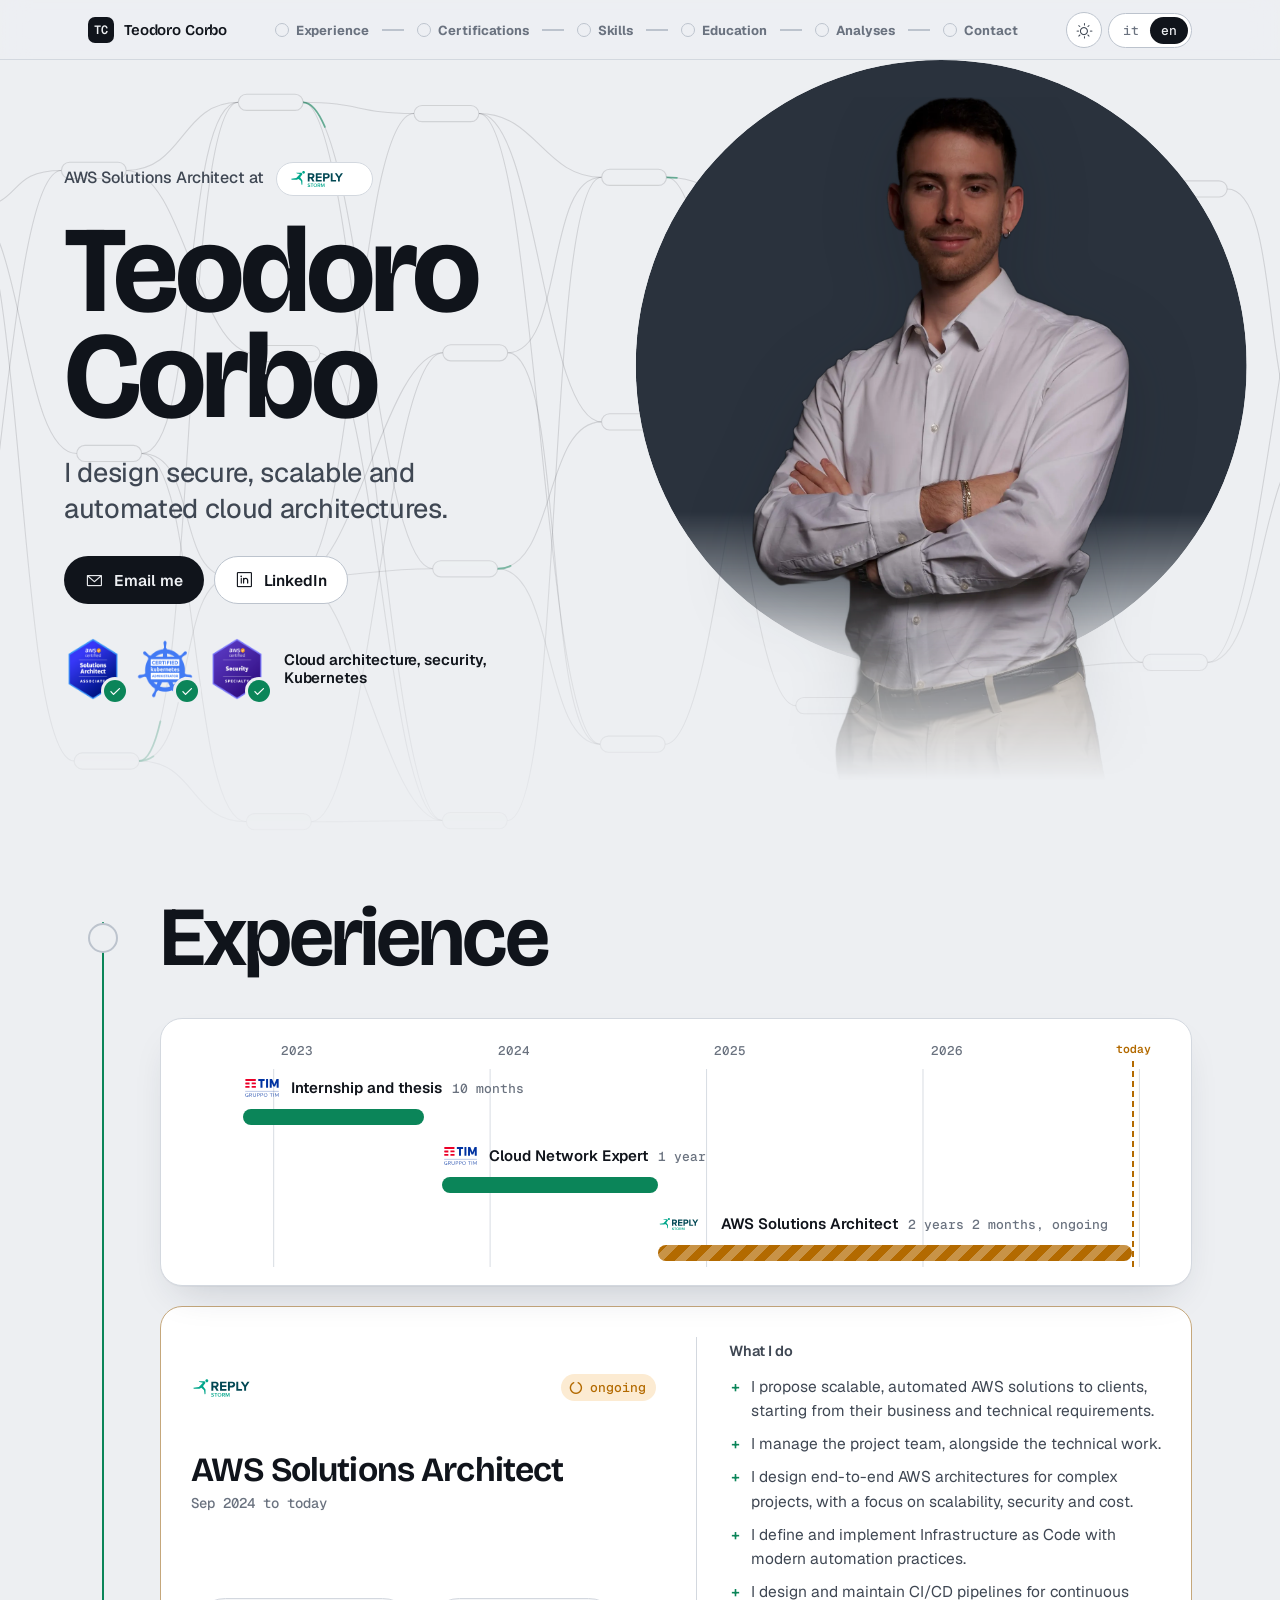
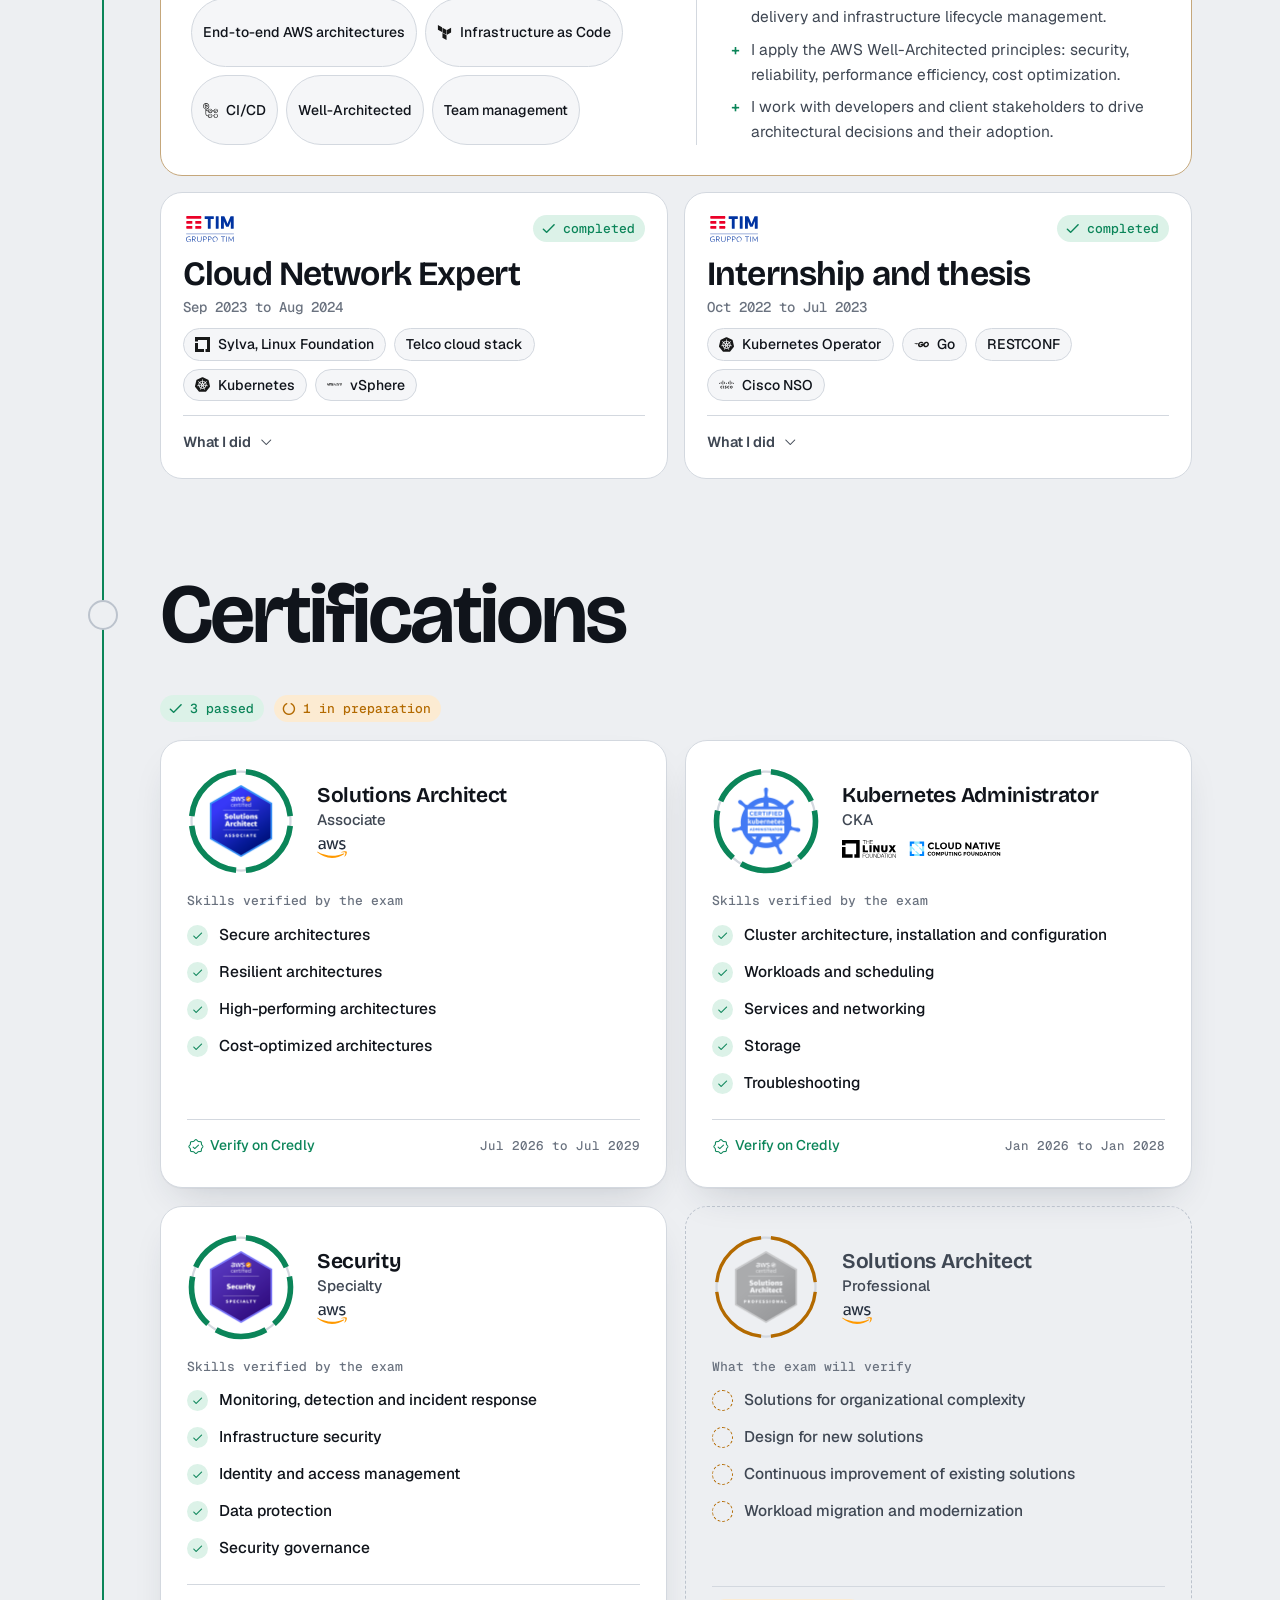
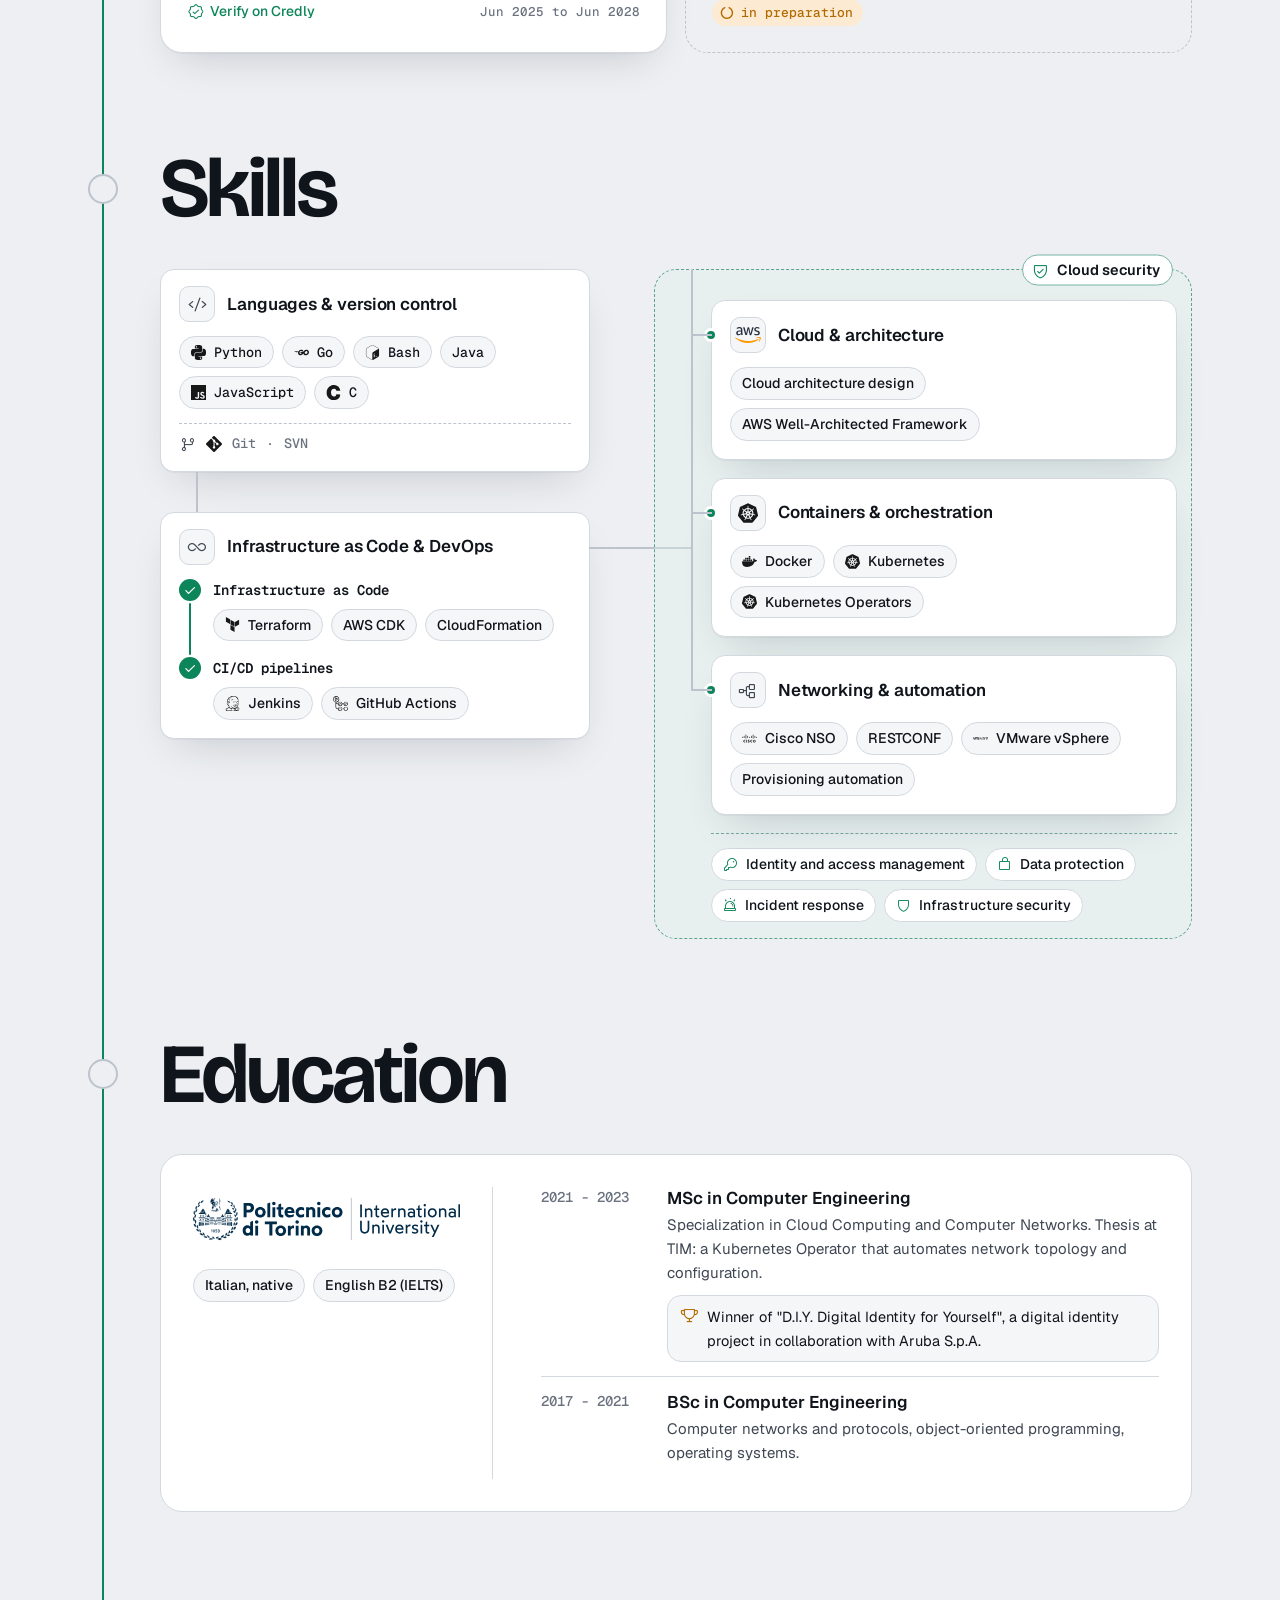
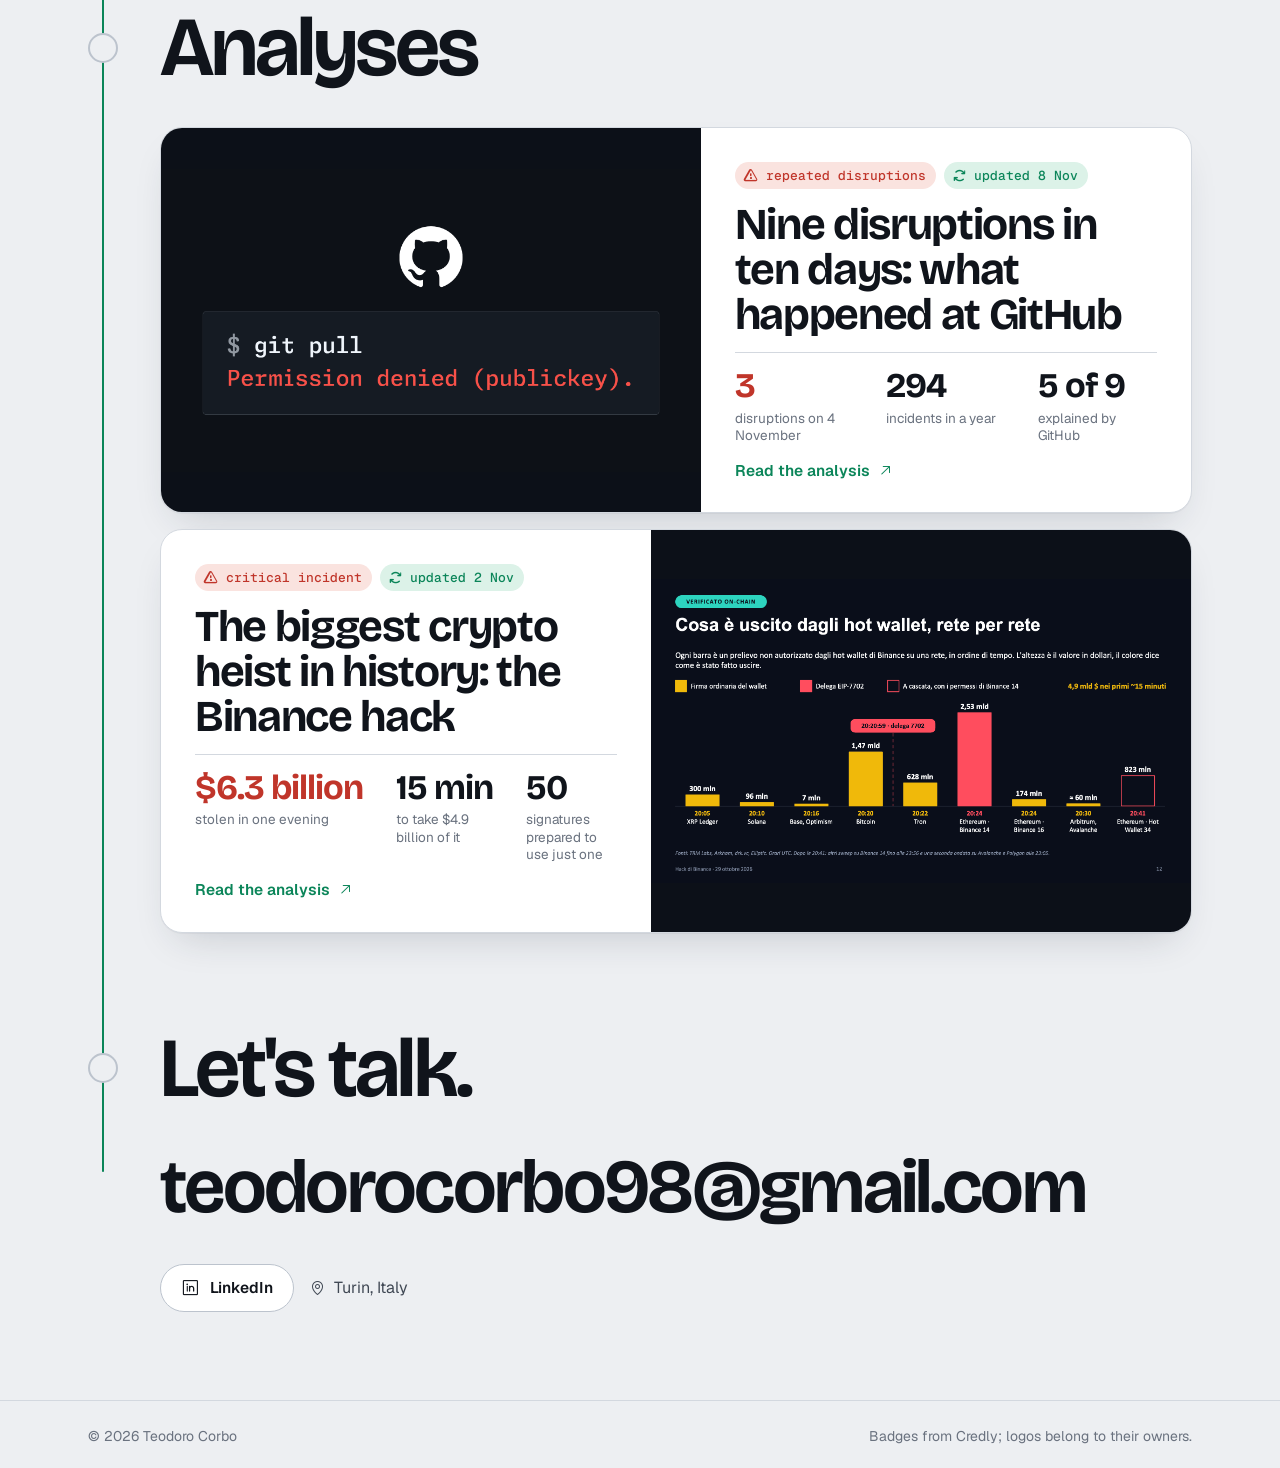
==== commit ec2f26a5: "Sito costruito dal progetto (46ae6bd)" ====
--- a/en/index.html
+++ b/en/index.html
@@ -1,4 +1,4 @@
 <!DOCTYPE html><html lang="en"><head><meta charset="utf-8"><meta name="viewport" content="width=device-width, initial-scale=1"><script>
       /* tema prima del primo disegno: scelta salvata, altrimenti il sistema, altrimenti chiaro (design/GUIDA.md) */
       (() => { let t = null; try { t = localStorage.getItem('tema'); } catch (_) {} document.documentElement.dataset.theme = t || (matchMedia('(prefers-color-scheme: dark)').matches ? 'dark' : 'light'); document.documentElement.classList.add('js'); })();
-    </script><title>Teodoro Corbo · I design secure, scalable and automated cloud architectures.</title><meta name="description" content="Teodoro Corbo, AWS Solutions Architect at Storm Reply. My profile, CV and analyses of security and technology."><link rel="canonical" href="https://teodoro98.github.io/en/"><link rel="icon" type="image/svg+xml" href="/favicon.svg"><link rel="stylesheet" href="/icone/icone.css"><link rel="alternate" hreflang="it" href="https://teodoro98.github.io/"><link rel="alternate" hreflang="en" href="https://teodoro98.github.io/en/"><link rel="alternate" hreflang="x-default" href="https://teodoro98.github.io/"><meta property="og:site_name" content="VetrinaTeo"><meta property="og:type" content="website"><meta property="og:title" content="Teodoro Corbo · I design secure, scalable and automated cloud architectures."><meta property="og:description" content="Teodoro Corbo, AWS Solutions Architect at Storm Reply. My profile, CV and analyses of security and technology."><meta property="og:url" content="https://teodoro98.github.io/en/"><meta property="og:image" content="https://teodoro98.github.io/og-default.png"><meta property="og:image:width" content="1200"><meta property="og:image:height" content="630"><meta property="og:locale" content="en_GB"><meta property="og:locale:alternate" content="it_IT"><meta name="twitter:card" content="summary_large_image"><meta name="twitter:title" content="Teodoro Corbo · I design secure, scalable and automated cloud architectures."><meta name="twitter:description" content="Teodoro Corbo, AWS Solutions Architect at Storm Reply. My profile, CV and analyses of security and technology."><meta name="twitter:image" content="https://teodoro98.github.io/og-default.png"><link rel="stylesheet" href="/_astro/Base.ZERoJILn.css"><link rel="stylesheet" href="/_astro/HomePage.C2cMYmlE.css"></head><body><div class="fondo" aria-hidden="true"><div class="f-grafo"></div></div><a class="skip" href="#main">Skip to content</a><nav class="nav" aria-label="Main"><div class="wrap"><a class="marchio" href="/en/"><span class="mk">TC</span><span class="nm">Teodoro Corbo</span></a><ol class="tappe"><li><a href="#esperienze"><span class="st"><i class="ph-bold ph-check"></i></span><b>Experience</b></a></li><li><a href="#certificazioni"><span class="st"><i class="ph-bold ph-check"></i></span><b>Certifications</b></a></li><li><a href="#competenze"><span class="st"><i class="ph-bold ph-check"></i></span><b>Skills</b></a></li><li><a href="#formazione"><span class="st"><i class="ph-bold ph-check"></i></span><b>Education</b></a></li><li><a href="#analisi"><span class="st"><i class="ph-bold ph-check"></i></span><b>Analyses</b></a></li><li><a href="#contatti"><span class="st"><i class="ph-bold ph-check"></i></span><b>Contact</b></a></li></ol><div class="tappe-tel" aria-hidden="true"><div class="pp"><i></i><i></i><i></i><i></i><i></i><i></i></div><span data-inizio="start" data-fine="all checks passed">start</span></div><div class="attrezzi"><button class="tema" type="button" aria-pressed="false" aria-label="Dark theme"><i class="ph ph-sun"></i><i class="ph ph-moon"></i></button><nav class="lingua" aria-label="Language"><a href="/" hreflang="it" lang="it" aria-label="Italiano">it</a><a href="/en/" hreflang="en" aria-current="page">en</a></nav></div></div></nav><main id="main"><header class="hero"><div class="wrap hero-in"><div class="hero-testo"><p class="ruolo"><span>AWS Solutions Architect at</span><span class="azienda"><img class="sc-c" src="/loghi/storm-reply.svg" alt="Storm Reply"><img class="sc-s" src="/loghi/storm-reply-footer.svg" alt="Storm Reply"></span></p><h1><span class="r1">Teodoro</span><br><span class="r2">Corbo</span></h1><p class="frase">I design secure, scalable and automated cloud architectures.</p><div class="azioni"><a class="btn primo" href="mailto:teodorocorbo98@gmail.com"><i class="ph ph-envelope-simple"></i><span>Email me</span></a><a class="btn secondo" href="https://www.linkedin.com/in/teodoro-corbo" rel="me noopener"><i class="ph ph-linkedin-logo"></i>LinkedIn</a></div><ul class="badge-hero" aria-label="Certifications"><li><a href="https://www.credly.com/badges/a552873f-6e5c-4658-9d5a-782ae7083cc0/public_url" aria-label="AWS Certified Solutions Architect – Associate: verify on Credly"><img src="/loghi/badge-aws-saa.png" alt="" width="62" height="62"><i class="ph-bold ph-check"></i></a></li><li><a href="https://www.credly.com/badges/55efd7b3-0922-42ea-937e-402697465710/public_url" aria-label="Certified Kubernetes Administrator (CKA): verify on Credly"><img src="/loghi/badge-cka.png" alt="" width="62" height="62"><i class="ph-bold ph-check"></i></a></li><li><a href="https://www.credly.com/badges/48fe5dd9-8444-46ad-acf0-9d06f2da65fe/public_url" aria-label="AWS Certified Security – Specialty: verify on Credly"><img src="/loghi/badge-aws-security.png" alt="" width="62" height="62"><i class="ph-bold ph-check"></i></a></li><li class="dicitura"><b>Cloud architecture, security, Kubernetes</b></li></ul></div><div class="scena"><div class="alone" aria-hidden="true"><i></i></div><div class="sogg"><img src="/c/profilo/foto.webp" alt="Teodoro Corbo" width="1100" height="2051" fetchpriority="high"></div></div></div></header><div class="corso"><div class="tronco" aria-hidden="true"></div><section class="sez" id="esperienze"><div class="wrap"><div class="sez-in"><div class="testa-sez"><h2 data-r><span class="nodo"><i class="ph-bold ph-check"></i></span><span>Experience</span></h2></div><div class="gantt" style="--mesi:54;--gen:6" data-r role="img" aria-label="Experience over time: Internship and thesis at TIM from October 2022 to July 2023; Cloud Network Expert at TIM from September 2023 to August 2024; AWS Solutions Architect at Storm Reply from September 2024, ongoing."><div class="asse" aria-hidden="true"><span style="--x:11.11">2023</span><span style="--x:33.33">2024</span><span style="--x:55.56">2025</span><span style="--x:77.78">2026</span></div><div class="righe"><div class="oggi" style="--x:96.79"><b>today</b></div><div class="lavoro" style="--l:5.56;--w:18.52;--k:0"><div class="et"><img class="sc-c" src="/loghi/tim-blu.svg" alt="TIM"><img class="sc-s" src="/loghi/tim-logo.svg" alt="TIM"><b>Internship and thesis</b><span class="dur">10 months</span></div><div class="traccia"><i class="tratto"></i></div></div><div class="lavoro" style="--l:25.93;--w:22.22;--k:1"><div class="et"><img class="sc-c" src="/loghi/tim-blu.svg" alt="TIM"><img class="sc-s" src="/loghi/tim-logo.svg" alt="TIM"><b>Cloud Network Expert</b><span class="dur">1 year</span></div><div class="traccia"><i class="tratto"></i></div></div><div class="lavoro run" style="--l:48.15;--w:48.64;--k:2"><div class="et"><img class="sc-c" src="/loghi/storm-reply.svg" alt="Storm Reply"><img class="sc-s" src="/loghi/storm-reply-footer.svg" alt="Storm Reply"><b>AWS Solutions Architect</b><span class="dur">2 years 2 months, ongoing</span></div><div class="traccia"><i class="tratto"></i></div></div></div></div><ol class="rilasci" reversed><li class="rilascio head" data-r><div class="su"><img class="sc-c" src="/loghi/storm-reply.svg" alt="Storm Reply"><img class="sc-s" src="/loghi/storm-reply-footer.svg" alt="Storm Reply"><span class="stato run"><i class="ph-bold ph-circle-notch"></i><span>ongoing</span></span></div><div class="titolo"><h3>AWS Solutions Architect</h3><p class="quando">Sep 2024 to today</p></div><ul class="chip"><li>End-to-end AWS architectures</li><li><img class="si" src="/loghi/si/terraform.svg" alt="">Infrastructure as Code</li><li><img class="si" src="/loghi/si/githubactions.svg" alt="">CI/CD</li><li>Well-Architected</li><li>Team management</li></ul><details class="sempre-aperto"><summary><span>What I do</span><i class="ph ph-caret-down"></i></summary><ul><li>I propose scalable, automated AWS solutions to clients, starting from their business and technical requirements.</li><li>I manage the project team, alongside the technical work.</li><li>I design end-to-end AWS architectures for complex projects, with a focus on scalability, security and cost.</li><li>I define and implement Infrastructure as Code with modern automation practices.</li><li>I design and maintain CI/CD pipelines for continuous delivery and infrastructure lifecycle management.</li><li>I apply the AWS Well-Architected principles: security, reliability, performance efficiency, cost optimization.</li><li>I work with developers and client stakeholders to drive architectural decisions and their adoption.</li></ul></details></li><li class="rilascio" data-r><div class="su"><img class="sc-c" src="/loghi/tim-blu.svg" alt="TIM"><img class="sc-s" src="/loghi/tim-logo.svg" alt="TIM"><span class="stato ok"><i class="ph-bold ph-check"></i><span>completed</span></span></div><div class="titolo"><h3>Cloud Network Expert</h3><p class="quando">Sep 2023 to Aug 2024</p></div><ul class="chip"><li><img class="si" src="/loghi/si/linuxfoundation.svg" alt="">Sylva, Linux Foundation</li><li>Telco cloud stack</li><li><img class="si" src="/loghi/si/kubernetes.svg" alt="">Kubernetes</li><li><img class="si" src="/loghi/si/vmware.svg" alt="">vSphere</li></ul><details><summary><span>What I did</span><i class="ph ph-caret-down"></i></summary><ul><li>Contributed to the architecture of a unified Telco Cloud Stack within Sylva, the Linux Foundation&#39;s open-source project.</li><li>Designed and supported CI/CD pipelines for on-premise cloud environments.</li><li>Worked on Kubernetes-based platforms and VMware vSphere infrastructure.</li><li>Automated infrastructure provisioning and deployments.</li></ul></details></li><li class="rilascio" data-r style="--d:1"><div class="su"><img class="sc-c" src="/loghi/tim-blu.svg" alt="TIM"><img class="sc-s" src="/loghi/tim-logo.svg" alt="TIM"><span class="stato ok"><i class="ph-bold ph-check"></i><span>completed</span></span></div><div class="titolo"><h3>Internship and thesis</h3><p class="quando">Oct 2022 to Jul 2023</p></div><ul class="chip"><li><img class="si" src="/loghi/si/kubernetes.svg" alt="">Kubernetes Operator</li><li><img class="si" src="/loghi/si/go.svg" alt="">Go</li><li>RESTCONF</li><li><img class="si" src="/loghi/si/cisco.svg" alt="">Cisco NSO</li></ul><details><summary><span>What I did</span><i class="ph ph-caret-down"></i></summary><ul><li>Designed and developed a Kubernetes Operator for automated network topology and configuration management.</li><li>Built cloud-native automation in Go with RESTCONF APIs.</li><li>Integrated Cisco NSO for network orchestration.</li><li>Applied DevOps principles to network automation and infrastructure management.</li></ul></details></li></ol></div></div></section><section class="sez" id="certificazioni"><div class="wrap"><div class="sez-in"><div class="testa-sez"><h2 data-r><span class="nodo"><i class="ph-bold ph-check"></i></span><span>Certifications</span></h2></div><div class="prove" data-r><div class="riass"><span class="stato ok"><i class="ph-bold ph-check"></i><span>3 passed</span></span><span class="stato run"><i class="ph-bold ph-circle-notch"></i><span>1 in preparation</span></span></div><article class="cert" style="--k:0"><a class="anello" href="https://www.credly.com/badges/a552873f-6e5c-4658-9d5a-782ae7083cc0/public_url" aria-label="AWS Certified Solutions Architect – Associate: verify on Credly"><img src="/loghi/badge-aws-saa.png" alt><svg viewBox="0 0 96 96" aria-hidden="true"><circle class="fondo-a" cx="48" cy="48" r="44"></circle><g class="sg"><circle class="seg" cx="48" cy="48" r="44" pathLength="100" style="--i:0" stroke-dasharray="21.80 78.20" stroke-dashoffset="-1.60"></circle></g><g class="sg"><circle class="seg" cx="48" cy="48" r="44" pathLength="100" style="--i:1" stroke-dasharray="21.80 78.20" stroke-dashoffset="-26.60"></circle></g><g class="sg"><circle class="seg" cx="48" cy="48" r="44" pathLength="100" style="--i:2" stroke-dasharray="21.80 78.20" stroke-dashoffset="-51.60"></circle></g><g class="sg"><circle class="seg" cx="48" cy="48" r="44" pathLength="100" style="--i:3" stroke-dasharray="21.80 78.20" stroke-dashoffset="-76.60"></circle></g></svg></a><div><h3>Solutions Architect<span>Associate</span></h3><div class="ente"><img class="sc-c" src="/loghi/aws-color.svg" alt="Amazon Web Services"><img class="sc-s" src="/loghi/aws-white@2x.png" alt="Amazon Web Services"></div></div><div class="cosa"><p>Skills verified by the exam</p><ul class="comp"><li style="--i:0"><i class="ph-bold ph-check"></i><span>Secure architectures</span></li><li style="--i:1"><i class="ph-bold ph-check"></i><span>Resilient architectures</span></li><li style="--i:2"><i class="ph-bold ph-check"></i><span>High-performing architectures</span></li><li style="--i:3"><i class="ph-bold ph-check"></i><span>Cost-optimized architectures</span></li></ul></div><div class="fine"><a class="verifica" href="https://www.credly.com/badges/a552873f-6e5c-4658-9d5a-782ae7083cc0/public_url"><i class="ph ph-seal-check"></i><span>Verify on Credly</span></a><small>Jul 2026 to Jul 2029</small></div></article><article class="cert" style="--k:1"><a class="anello" href="https://www.credly.com/badges/55efd7b3-0922-42ea-937e-402697465710/public_url" aria-label="Certified Kubernetes Administrator (CKA): verify on Credly"><img src="/loghi/badge-cka.png" alt><svg viewBox="0 0 96 96" aria-hidden="true"><circle class="fondo-a" cx="48" cy="48" r="44"></circle><g class="sg"><circle class="seg" cx="48" cy="48" r="44" pathLength="100" style="--i:0" stroke-dasharray="16.80 83.20" stroke-dashoffset="-1.60"></circle></g><g class="sg"><circle class="seg" cx="48" cy="48" r="44" pathLength="100" style="--i:1" stroke-dasharray="16.80 83.20" stroke-dashoffset="-21.60"></circle></g><g class="sg"><circle class="seg" cx="48" cy="48" r="44" pathLength="100" style="--i:2" stroke-dasharray="16.80 83.20" stroke-dashoffset="-41.60"></circle></g><g class="sg"><circle class="seg" cx="48" cy="48" r="44" pathLength="100" style="--i:3" stroke-dasharray="16.80 83.20" stroke-dashoffset="-61.60"></circle></g><g class="sg"><circle class="seg" cx="48" cy="48" r="44" pathLength="100" style="--i:4" stroke-dasharray="16.80 83.20" stroke-dashoffset="-81.60"></circle></g></svg></a><div><h3>Kubernetes Administrator<span>CKA</span></h3><div class="ente"><img class="sc-c nero" src="/loghi/lf-white.svg" alt="The Linux Foundation"><img class="sc-s" src="/loghi/lf-white.svg" alt="The Linux Foundation"><img class="sc-c" src="/loghi/cncf-color.svg" alt="Cloud Native Computing Foundation"><img class="sc-s" src="/loghi/cncf-white.svg" alt="Cloud Native Computing Foundation"></div></div><div class="cosa"><p>Skills verified by the exam</p><ul class="comp"><li style="--i:0"><i class="ph-bold ph-check"></i><span>Cluster architecture, installation and configuration</span></li><li style="--i:1"><i class="ph-bold ph-check"></i><span>Workloads and scheduling</span></li><li style="--i:2"><i class="ph-bold ph-check"></i><span>Services and networking</span></li><li style="--i:3"><i class="ph-bold ph-check"></i><span>Storage</span></li><li style="--i:4"><i class="ph-bold ph-check"></i><span>Troubleshooting</span></li></ul></div><div class="fine"><a class="verifica" href="https://www.credly.com/badges/55efd7b3-0922-42ea-937e-402697465710/public_url"><i class="ph ph-seal-check"></i><span>Verify on Credly</span></a><small>Jan 2026 to Jan 2028</small></div></article><article class="cert" style="--k:2"><a class="anello" href="https://www.credly.com/badges/48fe5dd9-8444-46ad-acf0-9d06f2da65fe/public_url" aria-label="AWS Certified Security – Specialty: verify on Credly"><img src="/loghi/badge-aws-security.png" alt><svg viewBox="0 0 96 96" aria-hidden="true"><circle class="fondo-a" cx="48" cy="48" r="44"></circle><g class="sg"><circle class="seg" cx="48" cy="48" r="44" pathLength="100" style="--i:0" stroke-dasharray="16.80 83.20" stroke-dashoffset="-1.60"></circle></g><g class="sg"><circle class="seg" cx="48" cy="48" r="44" pathLength="100" style="--i:1" stroke-dasharray="16.80 83.20" stroke-dashoffset="-21.60"></circle></g><g class="sg"><circle class="seg" cx="48" cy="48" r="44" pathLength="100" style="--i:2" stroke-dasharray="16.80 83.20" stroke-dashoffset="-41.60"></circle></g><g class="sg"><circle class="seg" cx="48" cy="48" r="44" pathLength="100" style="--i:3" stroke-dasharray="16.80 83.20" stroke-dashoffset="-61.60"></circle></g><g class="sg"><circle class="seg" cx="48" cy="48" r="44" pathLength="100" style="--i:4" stroke-dasharray="16.80 83.20" stroke-dashoffset="-81.60"></circle></g></svg></a><div><h3>Security<span>Specialty</span></h3><div class="ente"><img class="sc-c" src="/loghi/aws-color.svg" alt="Amazon Web Services"><img class="sc-s" src="/loghi/aws-white@2x.png" alt="Amazon Web Services"></div></div><div class="cosa"><p>Skills verified by the exam</p><ul class="comp"><li style="--i:0"><i class="ph-bold ph-check"></i><span>Monitoring, detection and incident response</span></li><li style="--i:1"><i class="ph-bold ph-check"></i><span>Infrastructure security</span></li><li style="--i:2"><i class="ph-bold ph-check"></i><span>Identity and access management</span></li><li style="--i:3"><i class="ph-bold ph-check"></i><span>Data protection</span></li><li style="--i:4"><i class="ph-bold ph-check"></i><span>Security governance</span></li></ul></div><div class="fine"><a class="verifica" href="https://www.credly.com/badges/48fe5dd9-8444-46ad-acf0-9d06f2da65fe/public_url"><i class="ph ph-seal-check"></i><span>Verify on Credly</span></a><small>Jun 2025 to Jun 2028</small></div></article><article class="cert attesa" style="--k:3"><div class="anello"><img src="/loghi/badge-aws-sap.png" alt="AWS Certified Solutions Architect – Professional, in preparation"><svg viewBox="0 0 96 96" aria-hidden="true"><circle class="fondo-a" cx="48" cy="48" r="44"></circle><g class="sg"><circle class="seg" cx="48" cy="48" r="44" pathLength="100" style="--i:0" stroke-dasharray="21.80 78.20" stroke-dashoffset="-1.60"></circle></g><g class="sg"><circle class="seg" cx="48" cy="48" r="44" pathLength="100" style="--i:1" stroke-dasharray="21.80 78.20" stroke-dashoffset="-26.60"></circle></g><g class="sg"><circle class="seg" cx="48" cy="48" r="44" pathLength="100" style="--i:2" stroke-dasharray="21.80 78.20" stroke-dashoffset="-51.60"></circle></g><g class="sg"><circle class="seg" cx="48" cy="48" r="44" pathLength="100" style="--i:3" stroke-dasharray="21.80 78.20" stroke-dashoffset="-76.60"></circle></g></svg></div><div><h3>Solutions Architect<span>Professional</span></h3><div class="ente"><img class="sc-c" src="/loghi/aws-color.svg" alt="Amazon Web Services"><img class="sc-s" src="/loghi/aws-white@2x.png" alt="Amazon Web Services"></div></div><div class="cosa"><p>What the exam will verify</p><ul class="comp"><li style="--i:0"><i></i><span>Solutions for organizational complexity</span></li><li style="--i:1"><i></i><span>Design for new solutions</span></li><li style="--i:2"><i></i><span>Continuous improvement of existing solutions</span></li><li style="--i:3"><i></i><span>Workload migration and modernization</span></li></ul></div><div class="fine"><span class="stato run"><i class="ph-bold ph-circle-notch"></i><span>in preparation</span></span></div></article></div></div></div></section><section class="sez" id="competenze"><div class="wrap"><div class="sez-in"><div class="testa-sez"><h2 data-r><span class="nodo"><i class="ph-bold ph-check"></i></span><span>Skills</span></h2></div><div class="arch" data-r role="group" aria-label="Skills drawn as an architecture: code enters the pipeline, the pipeline releases into the environments, security is the perimeter around all of them"><div class="arch-sx"><article class="blocco codice" style="--k:0"><header><span class="ic"><i class="ph ph-code"></i></span><h3>Languages &amp; version control</h3></header><ul class="chip"><li><img class="si" src="/loghi/si/python.svg" alt="">Python</li><li><img class="si" src="/loghi/si/go.svg" alt="">Go</li><li><img class="si" src="/loghi/si/gnubash.svg" alt="">Bash</li><li>Java</li><li><img class="si" src="/loghi/si/javascript.svg" alt="">JavaScript</li><li><img class="si" src="/loghi/si/c.svg" alt="">C</li></ul><div class="repo"><i class="ph ph-git-branch"></i><img class="si" src="/loghi/si/git.svg" alt="">Git<span aria-hidden="true">·</span>SVN</div></article><div class="filo v" style="--k:1" aria-hidden="true"><i class="pk"></i></div><article class="blocco pipe" style="--k:2"><header><span class="ic"><i class="ph ph-infinity"></i></span><h3>Infrastructure as Code &amp; DevOps</h3></header><ol class="fasi"><li><span class="st"><i class="ph-bold ph-check"></i></span><b>Infrastructure as Code</b><ul class="chip"><li><img class="si" src="/loghi/si/terraform.svg" alt="">Terraform</li><li>AWS CDK</li><li>CloudFormation</li></ul></li><li><span class="st"><i class="ph-bold ph-check"></i></span><b>CI/CD pipelines</b><ul class="chip"><li><img class="si" src="/loghi/si/jenkins.svg" alt="">Jenkins</li><li><img class="si" src="/loghi/si/githubactions.svg" alt="">GitHub Actions</li></ul></li></ol><div class="filo uscita" style="--k:3" aria-hidden="true"><i class="pk" style="animation-delay:-1.2s"></i></div></article></div><div class="perimetro"><h3 class="nome"><i class="ph ph-shield-check"></i><span>Cloud security</span></h3><div class="ambienti"><article class="blocco amb" style="--k:4"><header><span class="ic"><img class="aws sc-c" src="/loghi/aws-color.svg" alt="AWS"><img class="aws sc-s" src="/loghi/aws-white@2x.png" alt="AWS"></span><h3>Cloud &amp; architecture</h3></header><ul class="chip"><li>Cloud architecture design</li><li>AWS Well-Architected Framework</li></ul></article><article class="blocco amb" style="--k:5"><header><span class="ic"><img class="si" src="/loghi/si/kubernetes.svg" alt=""></span><h3>Containers &amp; orchestration</h3></header><ul class="chip"><li><img class="si" src="/loghi/si/docker.svg" alt="">Docker</li><li><img class="si" src="/loghi/si/kubernetes.svg" alt="">Kubernetes</li><li><img class="si" src="/loghi/si/kubernetes.svg" alt="">Kubernetes Operators</li></ul></article><article class="blocco amb" style="--k:6"><header><span class="ic"><i class="ph ph-tree-structure"></i></span><h3>Networking &amp; automation</h3></header><ul class="chip"><li><img class="si" src="/loghi/si/cisco.svg" alt="">Cisco NSO</li><li>RESTCONF</li><li><img class="si" src="/loghi/si/vmware.svg" alt="">VMware vSphere</li><li>Provisioning automation</li></ul></article></div><div class="controlli" style="--k:7"><ul class="chip"><li><i class="ph ph-key"></i><span>Identity and access management</span></li><li><i class="ph ph-lock-simple"></i><span>Data protection</span></li><li><i class="ph ph-siren"></i><span>Incident response</span></li><li><i class="ph ph-shield"></i><span>Infrastructure security</span></li></ul></div></div></div></div></div></section><section class="sez" id="formazione"><div class="wrap"><div class="sez-in"><div class="testa-sez"><h2 data-r><span class="nodo"><i class="ph-bold ph-check"></i></span><span>Education</span></h2></div><div class="formazione" data-r><div class="ateneo"><img class="logo-mono" src="/loghi/polito-mobile.svg" alt="Politecnico di Torino"><div class="lingue"><ul class="chip"><li>Italian, native</li><li>English B2 (IELTS)</li></ul></div></div><ul class="lauree"><li><span class="anni">2021 - 2023</span><div><b>MSc in Computer Engineering</b><p>Specialization in Cloud Computing and Computer Networks. Thesis at TIM: a Kubernetes Operator that automates network topology and configuration.</p><span class="premio"><i class="ph ph-trophy"></i><span>Winner of &quot;D.I.Y. Digital Identity for Yourself&quot;, a digital identity project in collaboration with Aruba S.p.A.</span></span></div></li><li><span class="anni">2017 - 2021</span><div><b>BSc in Computer Engineering</b><p>Computer networks and protocols, object-oriented programming, operating systems.</p></div></li></ul></div></div></div></section><section class="sez" id="analisi"><div class="wrap"><div class="sez-in"><div class="testa-sez"><h2 data-r><span class="nodo"><i class="ph-bold ph-check"></i></span><span>Analyses</span></h2></div><div class="rapporti"><a class="rapporto" href="/en/analysis/github-2026-11/" data-r><div class="vis"><img src="/c/github-2026-11/cover.png" alt="The GitHub logo above a terminal: the command “$ git pull” gets the reply “Permission denied (publickey).”" loading="lazy"></div><div class="corpo"><div class="stati"><span class="stato fail"><i class="ph-bold ph-warning"></i><span>repeated disruptions</span></span><span class="stato ok"><i class="ph-bold ph-arrows-clockwise"></i><span>updated 8 Nov</span></span></div><h3>Nine disruptions in ten days: what happened at GitHub</h3><div class="cifre"><div><b class="rosso">3</b><span>disruptions on 4 November</span></div><div><b>294</b><span>incidents in a year</span></div><div><b>5 of 9</b><span>explained by GitHub</span></div></div><span class="vai"><span>Read the analysis</span><i class="ph ph-arrow-up-right"></i></span></div></a><a class="rapporto" href="/en/analysis/binance-hack/" data-r><div class="vis"><img src="/c/binance-hack/slide-prelievi-it.png" alt="What left Binance's hot wallets, chain by chain (slide from the Italian deck)" loading="lazy"></div><div class="corpo"><div class="stati"><span class="stato fail"><i class="ph-bold ph-warning"></i><span>critical incident</span></span><span class="stato ok"><i class="ph-bold ph-arrows-clockwise"></i><span>updated 2 Nov</span></span></div><h3>The biggest crypto heist in history: the Binance hack</h3><div class="cifre"><div><b class="rosso">$6.3 billion</b><span>stolen in one evening</span></div><div><b>15 min</b><span>to take $4.9 billion of it</span></div><div><b>50</b><span>signatures prepared to use just one</span></div></div><span class="vai"><span>Read the analysis</span><i class="ph ph-arrow-up-right"></i></span></div></a></div></div></div></section><section class="sez contatti" id="contatti"><div class="wrap"><div class="sez-in"><div class="testa-sez"><h2 data-r><span class="nodo"><i class="ph-bold ph-check"></i></span><span>Let&#39;s talk.</span></h2></div><a class="email" href="mailto:teodorocorbo98@gmail.com" data-r>teodorocorbo98@gmail.com</a><div class="azioni" data-r style="--d:1"><a class="btn secondo" href="https://www.linkedin.com/in/teodoro-corbo" rel="me noopener"><i class="ph ph-linkedin-logo"></i>LinkedIn</a><span class="dove"><i class="ph ph-map-pin"></i><span>Turin, Italy</span></span></div></div></div></section></div></main><footer class="piede"><div class="wrap"><span>© 2026 Teodoro Corbo</span><span>Badges from Credly; logos belong to their owners.</span></div></footer><script type="module" src="/_astro/Base.astro_astro_type_script_index_0_lang.DtKjPNzE.js"></script></body></html>+    </script><title>Teodoro Corbo · I design secure, scalable and automated cloud architectures.</title><meta name="description" content="Teodoro Corbo, AWS Solutions Architect at Storm Reply. My profile, CV and analyses of security and technology."><link rel="canonical" href="https://teodoro98.github.io/en/"><link rel="icon" type="image/svg+xml" href="/favicon.svg"><link rel="stylesheet" href="/icone/icone.css"><link rel="alternate" hreflang="it" href="https://teodoro98.github.io/"><link rel="alternate" hreflang="en" href="https://teodoro98.github.io/en/"><link rel="alternate" hreflang="x-default" href="https://teodoro98.github.io/"><meta property="og:site_name" content="VetrinaTeo"><meta property="og:type" content="website"><meta property="og:title" content="Teodoro Corbo · I design secure, scalable and automated cloud architectures."><meta property="og:description" content="Teodoro Corbo, AWS Solutions Architect at Storm Reply. My profile, CV and analyses of security and technology."><meta property="og:url" content="https://teodoro98.github.io/en/"><meta property="og:image" content="https://teodoro98.github.io/og-default.png"><meta property="og:image:width" content="1200"><meta property="og:image:height" content="630"><meta property="og:locale" content="en_GB"><meta property="og:locale:alternate" content="it_IT"><meta name="twitter:card" content="summary_large_image"><meta name="twitter:title" content="Teodoro Corbo · I design secure, scalable and automated cloud architectures."><meta name="twitter:description" content="Teodoro Corbo, AWS Solutions Architect at Storm Reply. My profile, CV and analyses of security and technology."><meta name="twitter:image" content="https://teodoro98.github.io/og-default.png"><!-- Contatore delle visite (Umami Cloud, D57): senza cookie; data-domains lo spegne in locale (dev e preview). --><script defer src="https://cloud.umami.is/script.js" data-website-id="cc975674-ebe2-4d16-a97f-52bf9abba8f4" data-domains="teodoro98.github.io"></script><link rel="stylesheet" href="/_astro/Base.ZERoJILn.css"><link rel="stylesheet" href="/_astro/HomePage.C2cMYmlE.css"></head><body><div class="fondo" aria-hidden="true"><div class="f-grafo"></div></div><a class="skip" href="#main">Skip to content</a><nav class="nav" aria-label="Main"><div class="wrap"><a class="marchio" href="/en/"><span class="mk">TC</span><span class="nm">Teodoro Corbo</span></a><ol class="tappe"><li><a href="#esperienze"><span class="st"><i class="ph-bold ph-check"></i></span><b>Experience</b></a></li><li><a href="#certificazioni"><span class="st"><i class="ph-bold ph-check"></i></span><b>Certifications</b></a></li><li><a href="#competenze"><span class="st"><i class="ph-bold ph-check"></i></span><b>Skills</b></a></li><li><a href="#formazione"><span class="st"><i class="ph-bold ph-check"></i></span><b>Education</b></a></li><li><a href="#analisi"><span class="st"><i class="ph-bold ph-check"></i></span><b>Analyses</b></a></li><li><a href="#contatti"><span class="st"><i class="ph-bold ph-check"></i></span><b>Contact</b></a></li></ol><div class="tappe-tel" aria-hidden="true"><div class="pp"><i></i><i></i><i></i><i></i><i></i><i></i></div><span data-inizio="start" data-fine="all checks passed">start</span></div><div class="attrezzi"><button class="tema" type="button" aria-pressed="false" aria-label="Dark theme"><i class="ph ph-sun"></i><i class="ph ph-moon"></i></button><nav class="lingua" aria-label="Language"><a href="/" hreflang="it" lang="it" aria-label="Italiano">it</a><a href="/en/" hreflang="en" aria-current="page">en</a></nav></div></div></nav><main id="main"><header class="hero"><div class="wrap hero-in"><div class="hero-testo"><p class="ruolo"><span>AWS Solutions Architect at</span><span class="azienda"><img class="sc-c" src="/loghi/storm-reply.svg" alt="Storm Reply"><img class="sc-s" src="/loghi/storm-reply-footer.svg" alt="Storm Reply"></span></p><h1><span class="r1">Teodoro</span><br><span class="r2">Corbo</span></h1><p class="frase">I design secure, scalable and automated cloud architectures.</p><div class="azioni"><a class="btn primo" href="mailto:teodorocorbo98@gmail.com"><i class="ph ph-envelope-simple"></i><span>Email me</span></a><a class="btn secondo" href="https://www.linkedin.com/in/teodoro-corbo" rel="me noopener"><i class="ph ph-linkedin-logo"></i>LinkedIn</a></div><ul class="badge-hero" aria-label="Certifications"><li><a href="https://www.credly.com/badges/a552873f-6e5c-4658-9d5a-782ae7083cc0/public_url" aria-label="AWS Certified Solutions Architect – Associate: verify on Credly"><img src="/loghi/badge-aws-saa.png" alt="" width="62" height="62"><i class="ph-bold ph-check"></i></a></li><li><a href="https://www.credly.com/badges/55efd7b3-0922-42ea-937e-402697465710/public_url" aria-label="Certified Kubernetes Administrator (CKA): verify on Credly"><img src="/loghi/badge-cka.png" alt="" width="62" height="62"><i class="ph-bold ph-check"></i></a></li><li><a href="https://www.credly.com/badges/48fe5dd9-8444-46ad-acf0-9d06f2da65fe/public_url" aria-label="AWS Certified Security – Specialty: verify on Credly"><img src="/loghi/badge-aws-security.png" alt="" width="62" height="62"><i class="ph-bold ph-check"></i></a></li><li class="dicitura"><b>Cloud architecture, security, Kubernetes</b></li></ul></div><div class="scena"><div class="alone" aria-hidden="true"><i></i></div><div class="sogg"><img src="/c/profilo/foto.webp" alt="Teodoro Corbo" width="1100" height="2051" fetchpriority="high"></div></div></div></header><div class="corso"><div class="tronco" aria-hidden="true"></div><section class="sez" id="esperienze"><div class="wrap"><div class="sez-in"><div class="testa-sez"><h2 data-r><span class="nodo"><i class="ph-bold ph-check"></i></span><span>Experience</span></h2></div><div class="gantt" style="--mesi:54;--gen:6" data-r role="img" aria-label="Experience over time: Internship and thesis at TIM from October 2022 to July 2023; Cloud Network Expert at TIM from September 2023 to August 2024; AWS Solutions Architect at Storm Reply from September 2024, ongoing."><div class="asse" aria-hidden="true"><span style="--x:11.11">2023</span><span style="--x:33.33">2024</span><span style="--x:55.56">2025</span><span style="--x:77.78">2026</span></div><div class="righe"><div class="oggi" style="--x:96.79"><b>today</b></div><div class="lavoro" style="--l:5.56;--w:18.52;--k:0"><div class="et"><img class="sc-c" src="/loghi/tim-blu.svg" alt="TIM"><img class="sc-s" src="/loghi/tim-logo.svg" alt="TIM"><b>Internship and thesis</b><span class="dur">10 months</span></div><div class="traccia"><i class="tratto"></i></div></div><div class="lavoro" style="--l:25.93;--w:22.22;--k:1"><div class="et"><img class="sc-c" src="/loghi/tim-blu.svg" alt="TIM"><img class="sc-s" src="/loghi/tim-logo.svg" alt="TIM"><b>Cloud Network Expert</b><span class="dur">1 year</span></div><div class="traccia"><i class="tratto"></i></div></div><div class="lavoro run" style="--l:48.15;--w:48.64;--k:2"><div class="et"><img class="sc-c" src="/loghi/storm-reply.svg" alt="Storm Reply"><img class="sc-s" src="/loghi/storm-reply-footer.svg" alt="Storm Reply"><b>AWS Solutions Architect</b><span class="dur">2 years 2 months, ongoing</span></div><div class="traccia"><i class="tratto"></i></div></div></div></div><ol class="rilasci" reversed><li class="rilascio head" data-r><div class="su"><img class="sc-c" src="/loghi/storm-reply.svg" alt="Storm Reply"><img class="sc-s" src="/loghi/storm-reply-footer.svg" alt="Storm Reply"><span class="stato run"><i class="ph-bold ph-circle-notch"></i><span>ongoing</span></span></div><div class="titolo"><h3>AWS Solutions Architect</h3><p class="quando">Sep 2024 to today</p></div><ul class="chip"><li>End-to-end AWS architectures</li><li><img class="si" src="/loghi/si/terraform.svg" alt="">Infrastructure as Code</li><li><img class="si" src="/loghi/si/githubactions.svg" alt="">CI/CD</li><li>Well-Architected</li><li>Team management</li></ul><details class="sempre-aperto"><summary><span>What I do</span><i class="ph ph-caret-down"></i></summary><ul><li>I propose scalable, automated AWS solutions to clients, starting from their business and technical requirements.</li><li>I manage the project team, alongside the technical work.</li><li>I design end-to-end AWS architectures for complex projects, with a focus on scalability, security and cost.</li><li>I define and implement Infrastructure as Code with modern automation practices.</li><li>I design and maintain CI/CD pipelines for continuous delivery and infrastructure lifecycle management.</li><li>I apply the AWS Well-Architected principles: security, reliability, performance efficiency, cost optimization.</li><li>I work with developers and client stakeholders to drive architectural decisions and their adoption.</li></ul></details></li><li class="rilascio" data-r><div class="su"><img class="sc-c" src="/loghi/tim-blu.svg" alt="TIM"><img class="sc-s" src="/loghi/tim-logo.svg" alt="TIM"><span class="stato ok"><i class="ph-bold ph-check"></i><span>completed</span></span></div><div class="titolo"><h3>Cloud Network Expert</h3><p class="quando">Sep 2023 to Aug 2024</p></div><ul class="chip"><li><img class="si" src="/loghi/si/linuxfoundation.svg" alt="">Sylva, Linux Foundation</li><li>Telco cloud stack</li><li><img class="si" src="/loghi/si/kubernetes.svg" alt="">Kubernetes</li><li><img class="si" src="/loghi/si/vmware.svg" alt="">vSphere</li></ul><details><summary><span>What I did</span><i class="ph ph-caret-down"></i></summary><ul><li>Contributed to the architecture of a unified Telco Cloud Stack within Sylva, the Linux Foundation&#39;s open-source project.</li><li>Designed and supported CI/CD pipelines for on-premise cloud environments.</li><li>Worked on Kubernetes-based platforms and VMware vSphere infrastructure.</li><li>Automated infrastructure provisioning and deployments.</li></ul></details></li><li class="rilascio" data-r style="--d:1"><div class="su"><img class="sc-c" src="/loghi/tim-blu.svg" alt="TIM"><img class="sc-s" src="/loghi/tim-logo.svg" alt="TIM"><span class="stato ok"><i class="ph-bold ph-check"></i><span>completed</span></span></div><div class="titolo"><h3>Internship and thesis</h3><p class="quando">Oct 2022 to Jul 2023</p></div><ul class="chip"><li><img class="si" src="/loghi/si/kubernetes.svg" alt="">Kubernetes Operator</li><li><img class="si" src="/loghi/si/go.svg" alt="">Go</li><li>RESTCONF</li><li><img class="si" src="/loghi/si/cisco.svg" alt="">Cisco NSO</li></ul><details><summary><span>What I did</span><i class="ph ph-caret-down"></i></summary><ul><li>Designed and developed a Kubernetes Operator for automated network topology and configuration management.</li><li>Built cloud-native automation in Go with RESTCONF APIs.</li><li>Integrated Cisco NSO for network orchestration.</li><li>Applied DevOps principles to network automation and infrastructure management.</li></ul></details></li></ol></div></div></section><section class="sez" id="certificazioni"><div class="wrap"><div class="sez-in"><div class="testa-sez"><h2 data-r><span class="nodo"><i class="ph-bold ph-check"></i></span><span>Certifications</span></h2></div><div class="prove" data-r><div class="riass"><span class="stato ok"><i class="ph-bold ph-check"></i><span>3 passed</span></span><span class="stato run"><i class="ph-bold ph-circle-notch"></i><span>1 in preparation</span></span></div><article class="cert" style="--k:0"><a class="anello" href="https://www.credly.com/badges/a552873f-6e5c-4658-9d5a-782ae7083cc0/public_url" aria-label="AWS Certified Solutions Architect – Associate: verify on Credly"><img src="/loghi/badge-aws-saa.png" alt><svg viewBox="0 0 96 96" aria-hidden="true"><circle class="fondo-a" cx="48" cy="48" r="44"></circle><g class="sg"><circle class="seg" cx="48" cy="48" r="44" pathLength="100" style="--i:0" stroke-dasharray="21.80 78.20" stroke-dashoffset="-1.60"></circle></g><g class="sg"><circle class="seg" cx="48" cy="48" r="44" pathLength="100" style="--i:1" stroke-dasharray="21.80 78.20" stroke-dashoffset="-26.60"></circle></g><g class="sg"><circle class="seg" cx="48" cy="48" r="44" pathLength="100" style="--i:2" stroke-dasharray="21.80 78.20" stroke-dashoffset="-51.60"></circle></g><g class="sg"><circle class="seg" cx="48" cy="48" r="44" pathLength="100" style="--i:3" stroke-dasharray="21.80 78.20" stroke-dashoffset="-76.60"></circle></g></svg></a><div><h3>Solutions Architect<span>Associate</span></h3><div class="ente"><img class="sc-c" src="/loghi/aws-color.svg" alt="Amazon Web Services"><img class="sc-s" src="/loghi/aws-white@2x.png" alt="Amazon Web Services"></div></div><div class="cosa"><p>Skills verified by the exam</p><ul class="comp"><li style="--i:0"><i class="ph-bold ph-check"></i><span>Secure architectures</span></li><li style="--i:1"><i class="ph-bold ph-check"></i><span>Resilient architectures</span></li><li style="--i:2"><i class="ph-bold ph-check"></i><span>High-performing architectures</span></li><li style="--i:3"><i class="ph-bold ph-check"></i><span>Cost-optimized architectures</span></li></ul></div><div class="fine"><a class="verifica" href="https://www.credly.com/badges/a552873f-6e5c-4658-9d5a-782ae7083cc0/public_url"><i class="ph ph-seal-check"></i><span>Verify on Credly</span></a><small>Jul 2026 to Jul 2029</small></div></article><article class="cert" style="--k:1"><a class="anello" href="https://www.credly.com/badges/55efd7b3-0922-42ea-937e-402697465710/public_url" aria-label="Certified Kubernetes Administrator (CKA): verify on Credly"><img src="/loghi/badge-cka.png" alt><svg viewBox="0 0 96 96" aria-hidden="true"><circle class="fondo-a" cx="48" cy="48" r="44"></circle><g class="sg"><circle class="seg" cx="48" cy="48" r="44" pathLength="100" style="--i:0" stroke-dasharray="16.80 83.20" stroke-dashoffset="-1.60"></circle></g><g class="sg"><circle class="seg" cx="48" cy="48" r="44" pathLength="100" style="--i:1" stroke-dasharray="16.80 83.20" stroke-dashoffset="-21.60"></circle></g><g class="sg"><circle class="seg" cx="48" cy="48" r="44" pathLength="100" style="--i:2" stroke-dasharray="16.80 83.20" stroke-dashoffset="-41.60"></circle></g><g class="sg"><circle class="seg" cx="48" cy="48" r="44" pathLength="100" style="--i:3" stroke-dasharray="16.80 83.20" stroke-dashoffset="-61.60"></circle></g><g class="sg"><circle class="seg" cx="48" cy="48" r="44" pathLength="100" style="--i:4" stroke-dasharray="16.80 83.20" stroke-dashoffset="-81.60"></circle></g></svg></a><div><h3>Kubernetes Administrator<span>CKA</span></h3><div class="ente"><img class="sc-c nero" src="/loghi/lf-white.svg" alt="The Linux Foundation"><img class="sc-s" src="/loghi/lf-white.svg" alt="The Linux Foundation"><img class="sc-c" src="/loghi/cncf-color.svg" alt="Cloud Native Computing Foundation"><img class="sc-s" src="/loghi/cncf-white.svg" alt="Cloud Native Computing Foundation"></div></div><div class="cosa"><p>Skills verified by the exam</p><ul class="comp"><li style="--i:0"><i class="ph-bold ph-check"></i><span>Cluster architecture, installation and configuration</span></li><li style="--i:1"><i class="ph-bold ph-check"></i><span>Workloads and scheduling</span></li><li style="--i:2"><i class="ph-bold ph-check"></i><span>Services and networking</span></li><li style="--i:3"><i class="ph-bold ph-check"></i><span>Storage</span></li><li style="--i:4"><i class="ph-bold ph-check"></i><span>Troubleshooting</span></li></ul></div><div class="fine"><a class="verifica" href="https://www.credly.com/badges/55efd7b3-0922-42ea-937e-402697465710/public_url"><i class="ph ph-seal-check"></i><span>Verify on Credly</span></a><small>Jan 2026 to Jan 2028</small></div></article><article class="cert" style="--k:2"><a class="anello" href="https://www.credly.com/badges/48fe5dd9-8444-46ad-acf0-9d06f2da65fe/public_url" aria-label="AWS Certified Security – Specialty: verify on Credly"><img src="/loghi/badge-aws-security.png" alt><svg viewBox="0 0 96 96" aria-hidden="true"><circle class="fondo-a" cx="48" cy="48" r="44"></circle><g class="sg"><circle class="seg" cx="48" cy="48" r="44" pathLength="100" style="--i:0" stroke-dasharray="16.80 83.20" stroke-dashoffset="-1.60"></circle></g><g class="sg"><circle class="seg" cx="48" cy="48" r="44" pathLength="100" style="--i:1" stroke-dasharray="16.80 83.20" stroke-dashoffset="-21.60"></circle></g><g class="sg"><circle class="seg" cx="48" cy="48" r="44" pathLength="100" style="--i:2" stroke-dasharray="16.80 83.20" stroke-dashoffset="-41.60"></circle></g><g class="sg"><circle class="seg" cx="48" cy="48" r="44" pathLength="100" style="--i:3" stroke-dasharray="16.80 83.20" stroke-dashoffset="-61.60"></circle></g><g class="sg"><circle class="seg" cx="48" cy="48" r="44" pathLength="100" style="--i:4" stroke-dasharray="16.80 83.20" stroke-dashoffset="-81.60"></circle></g></svg></a><div><h3>Security<span>Specialty</span></h3><div class="ente"><img class="sc-c" src="/loghi/aws-color.svg" alt="Amazon Web Services"><img class="sc-s" src="/loghi/aws-white@2x.png" alt="Amazon Web Services"></div></div><div class="cosa"><p>Skills verified by the exam</p><ul class="comp"><li style="--i:0"><i class="ph-bold ph-check"></i><span>Monitoring, detection and incident response</span></li><li style="--i:1"><i class="ph-bold ph-check"></i><span>Infrastructure security</span></li><li style="--i:2"><i class="ph-bold ph-check"></i><span>Identity and access management</span></li><li style="--i:3"><i class="ph-bold ph-check"></i><span>Data protection</span></li><li style="--i:4"><i class="ph-bold ph-check"></i><span>Security governance</span></li></ul></div><div class="fine"><a class="verifica" href="https://www.credly.com/badges/48fe5dd9-8444-46ad-acf0-9d06f2da65fe/public_url"><i class="ph ph-seal-check"></i><span>Verify on Credly</span></a><small>Jun 2025 to Jun 2028</small></div></article><article class="cert attesa" style="--k:3"><div class="anello"><img src="/loghi/badge-aws-sap.png" alt="AWS Certified Solutions Architect – Professional, in preparation"><svg viewBox="0 0 96 96" aria-hidden="true"><circle class="fondo-a" cx="48" cy="48" r="44"></circle><g class="sg"><circle class="seg" cx="48" cy="48" r="44" pathLength="100" style="--i:0" stroke-dasharray="21.80 78.20" stroke-dashoffset="-1.60"></circle></g><g class="sg"><circle class="seg" cx="48" cy="48" r="44" pathLength="100" style="--i:1" stroke-dasharray="21.80 78.20" stroke-dashoffset="-26.60"></circle></g><g class="sg"><circle class="seg" cx="48" cy="48" r="44" pathLength="100" style="--i:2" stroke-dasharray="21.80 78.20" stroke-dashoffset="-51.60"></circle></g><g class="sg"><circle class="seg" cx="48" cy="48" r="44" pathLength="100" style="--i:3" stroke-dasharray="21.80 78.20" stroke-dashoffset="-76.60"></circle></g></svg></div><div><h3>Solutions Architect<span>Professional</span></h3><div class="ente"><img class="sc-c" src="/loghi/aws-color.svg" alt="Amazon Web Services"><img class="sc-s" src="/loghi/aws-white@2x.png" alt="Amazon Web Services"></div></div><div class="cosa"><p>What the exam will verify</p><ul class="comp"><li style="--i:0"><i></i><span>Solutions for organizational complexity</span></li><li style="--i:1"><i></i><span>Design for new solutions</span></li><li style="--i:2"><i></i><span>Continuous improvement of existing solutions</span></li><li style="--i:3"><i></i><span>Workload migration and modernization</span></li></ul></div><div class="fine"><span class="stato run"><i class="ph-bold ph-circle-notch"></i><span>in preparation</span></span></div></article></div></div></div></section><section class="sez" id="competenze"><div class="wrap"><div class="sez-in"><div class="testa-sez"><h2 data-r><span class="nodo"><i class="ph-bold ph-check"></i></span><span>Skills</span></h2></div><div class="arch" data-r role="group" aria-label="Skills drawn as an architecture: code enters the pipeline, the pipeline releases into the environments, security is the perimeter around all of them"><div class="arch-sx"><article class="blocco codice" style="--k:0"><header><span class="ic"><i class="ph ph-code"></i></span><h3>Languages &amp; version control</h3></header><ul class="chip"><li><img class="si" src="/loghi/si/python.svg" alt="">Python</li><li><img class="si" src="/loghi/si/go.svg" alt="">Go</li><li><img class="si" src="/loghi/si/gnubash.svg" alt="">Bash</li><li>Java</li><li><img class="si" src="/loghi/si/javascript.svg" alt="">JavaScript</li><li><img class="si" src="/loghi/si/c.svg" alt="">C</li></ul><div class="repo"><i class="ph ph-git-branch"></i><img class="si" src="/loghi/si/git.svg" alt="">Git<span aria-hidden="true">·</span>SVN</div></article><div class="filo v" style="--k:1" aria-hidden="true"><i class="pk"></i></div><article class="blocco pipe" style="--k:2"><header><span class="ic"><i class="ph ph-infinity"></i></span><h3>Infrastructure as Code &amp; DevOps</h3></header><ol class="fasi"><li><span class="st"><i class="ph-bold ph-check"></i></span><b>Infrastructure as Code</b><ul class="chip"><li><img class="si" src="/loghi/si/terraform.svg" alt="">Terraform</li><li>AWS CDK</li><li>CloudFormation</li></ul></li><li><span class="st"><i class="ph-bold ph-check"></i></span><b>CI/CD pipelines</b><ul class="chip"><li><img class="si" src="/loghi/si/jenkins.svg" alt="">Jenkins</li><li><img class="si" src="/loghi/si/githubactions.svg" alt="">GitHub Actions</li></ul></li></ol><div class="filo uscita" style="--k:3" aria-hidden="true"><i class="pk" style="animation-delay:-1.2s"></i></div></article></div><div class="perimetro"><h3 class="nome"><i class="ph ph-shield-check"></i><span>Cloud security</span></h3><div class="ambienti"><article class="blocco amb" style="--k:4"><header><span class="ic"><img class="aws sc-c" src="/loghi/aws-color.svg" alt="AWS"><img class="aws sc-s" src="/loghi/aws-white@2x.png" alt="AWS"></span><h3>Cloud &amp; architecture</h3></header><ul class="chip"><li>Cloud architecture design</li><li>AWS Well-Architected Framework</li></ul></article><article class="blocco amb" style="--k:5"><header><span class="ic"><img class="si" src="/loghi/si/kubernetes.svg" alt=""></span><h3>Containers &amp; orchestration</h3></header><ul class="chip"><li><img class="si" src="/loghi/si/docker.svg" alt="">Docker</li><li><img class="si" src="/loghi/si/kubernetes.svg" alt="">Kubernetes</li><li><img class="si" src="/loghi/si/kubernetes.svg" alt="">Kubernetes Operators</li></ul></article><article class="blocco amb" style="--k:6"><header><span class="ic"><i class="ph ph-tree-structure"></i></span><h3>Networking &amp; automation</h3></header><ul class="chip"><li><img class="si" src="/loghi/si/cisco.svg" alt="">Cisco NSO</li><li>RESTCONF</li><li><img class="si" src="/loghi/si/vmware.svg" alt="">VMware vSphere</li><li>Provisioning automation</li></ul></article></div><div class="controlli" style="--k:7"><ul class="chip"><li><i class="ph ph-key"></i><span>Identity and access management</span></li><li><i class="ph ph-lock-simple"></i><span>Data protection</span></li><li><i class="ph ph-siren"></i><span>Incident response</span></li><li><i class="ph ph-shield"></i><span>Infrastructure security</span></li></ul></div></div></div></div></div></section><section class="sez" id="formazione"><div class="wrap"><div class="sez-in"><div class="testa-sez"><h2 data-r><span class="nodo"><i class="ph-bold ph-check"></i></span><span>Education</span></h2></div><div class="formazione" data-r><div class="ateneo"><img class="logo-mono" src="/loghi/polito-mobile.svg" alt="Politecnico di Torino"><div class="lingue"><ul class="chip"><li>Italian, native</li><li>English B2 (IELTS)</li></ul></div></div><ul class="lauree"><li><span class="anni">2021 - 2023</span><div><b>MSc in Computer Engineering</b><p>Specialization in Cloud Computing and Computer Networks. Thesis at TIM: a Kubernetes Operator that automates network topology and configuration.</p><span class="premio"><i class="ph ph-trophy"></i><span>Winner of &quot;D.I.Y. Digital Identity for Yourself&quot;, a digital identity project in collaboration with Aruba S.p.A.</span></span></div></li><li><span class="anni">2017 - 2021</span><div><b>BSc in Computer Engineering</b><p>Computer networks and protocols, object-oriented programming, operating systems.</p></div></li></ul></div></div></div></section><section class="sez" id="analisi"><div class="wrap"><div class="sez-in"><div class="testa-sez"><h2 data-r><span class="nodo"><i class="ph-bold ph-check"></i></span><span>Analyses</span></h2></div><div class="rapporti"><a class="rapporto" href="/en/analysis/github-2026-11/" data-r><div class="vis"><img src="/c/github-2026-11/cover.png" alt="The GitHub logo above a terminal: the command “$ git pull” gets the reply “Permission denied (publickey).”" loading="lazy"></div><div class="corpo"><div class="stati"><span class="stato fail"><i class="ph-bold ph-warning"></i><span>repeated disruptions</span></span><span class="stato ok"><i class="ph-bold ph-arrows-clockwise"></i><span>updated 8 Nov</span></span></div><h3>Nine disruptions in ten days: what happened at GitHub</h3><div class="cifre"><div><b class="rosso">3</b><span>disruptions on 4 November</span></div><div><b>294</b><span>incidents in a year</span></div><div><b>5 of 9</b><span>explained by GitHub</span></div></div><span class="vai"><span>Read the analysis</span><i class="ph ph-arrow-up-right"></i></span></div></a><a class="rapporto" href="/en/analysis/binance-hack/" data-r><div class="vis"><img src="/c/binance-hack/slide-prelievi-it.png" alt="What left Binance's hot wallets, chain by chain (slide from the Italian deck)" loading="lazy"></div><div class="corpo"><div class="stati"><span class="stato fail"><i class="ph-bold ph-warning"></i><span>critical incident</span></span><span class="stato ok"><i class="ph-bold ph-arrows-clockwise"></i><span>updated 2 Nov</span></span></div><h3>The biggest crypto heist in history: the Binance hack</h3><div class="cifre"><div><b class="rosso">$6.3 billion</b><span>stolen in one evening</span></div><div><b>15 min</b><span>to take $4.9 billion of it</span></div><div><b>50</b><span>signatures prepared to use just one</span></div></div><span class="vai"><span>Read the analysis</span><i class="ph ph-arrow-up-right"></i></span></div></a></div></div></div></section><section class="sez contatti" id="contatti"><div class="wrap"><div class="sez-in"><div class="testa-sez"><h2 data-r><span class="nodo"><i class="ph-bold ph-check"></i></span><span>Let&#39;s talk.</span></h2></div><a class="email" href="mailto:teodorocorbo98@gmail.com" data-r>teodorocorbo98@gmail.com</a><div class="azioni" data-r style="--d:1"><a class="btn secondo" href="https://www.linkedin.com/in/teodoro-corbo" rel="me noopener"><i class="ph ph-linkedin-logo"></i>LinkedIn</a><span class="dove"><i class="ph ph-map-pin"></i><span>Turin, Italy</span></span></div></div></div></section></div></main><footer class="piede"><div class="wrap"><span>© 2026 Teodoro Corbo</span><span>Badges from Credly; logos belong to their owners.</span></div></footer><script type="module" src="/_astro/Base.astro_astro_type_script_index_0_lang.DtKjPNzE.js"></script></body></html>
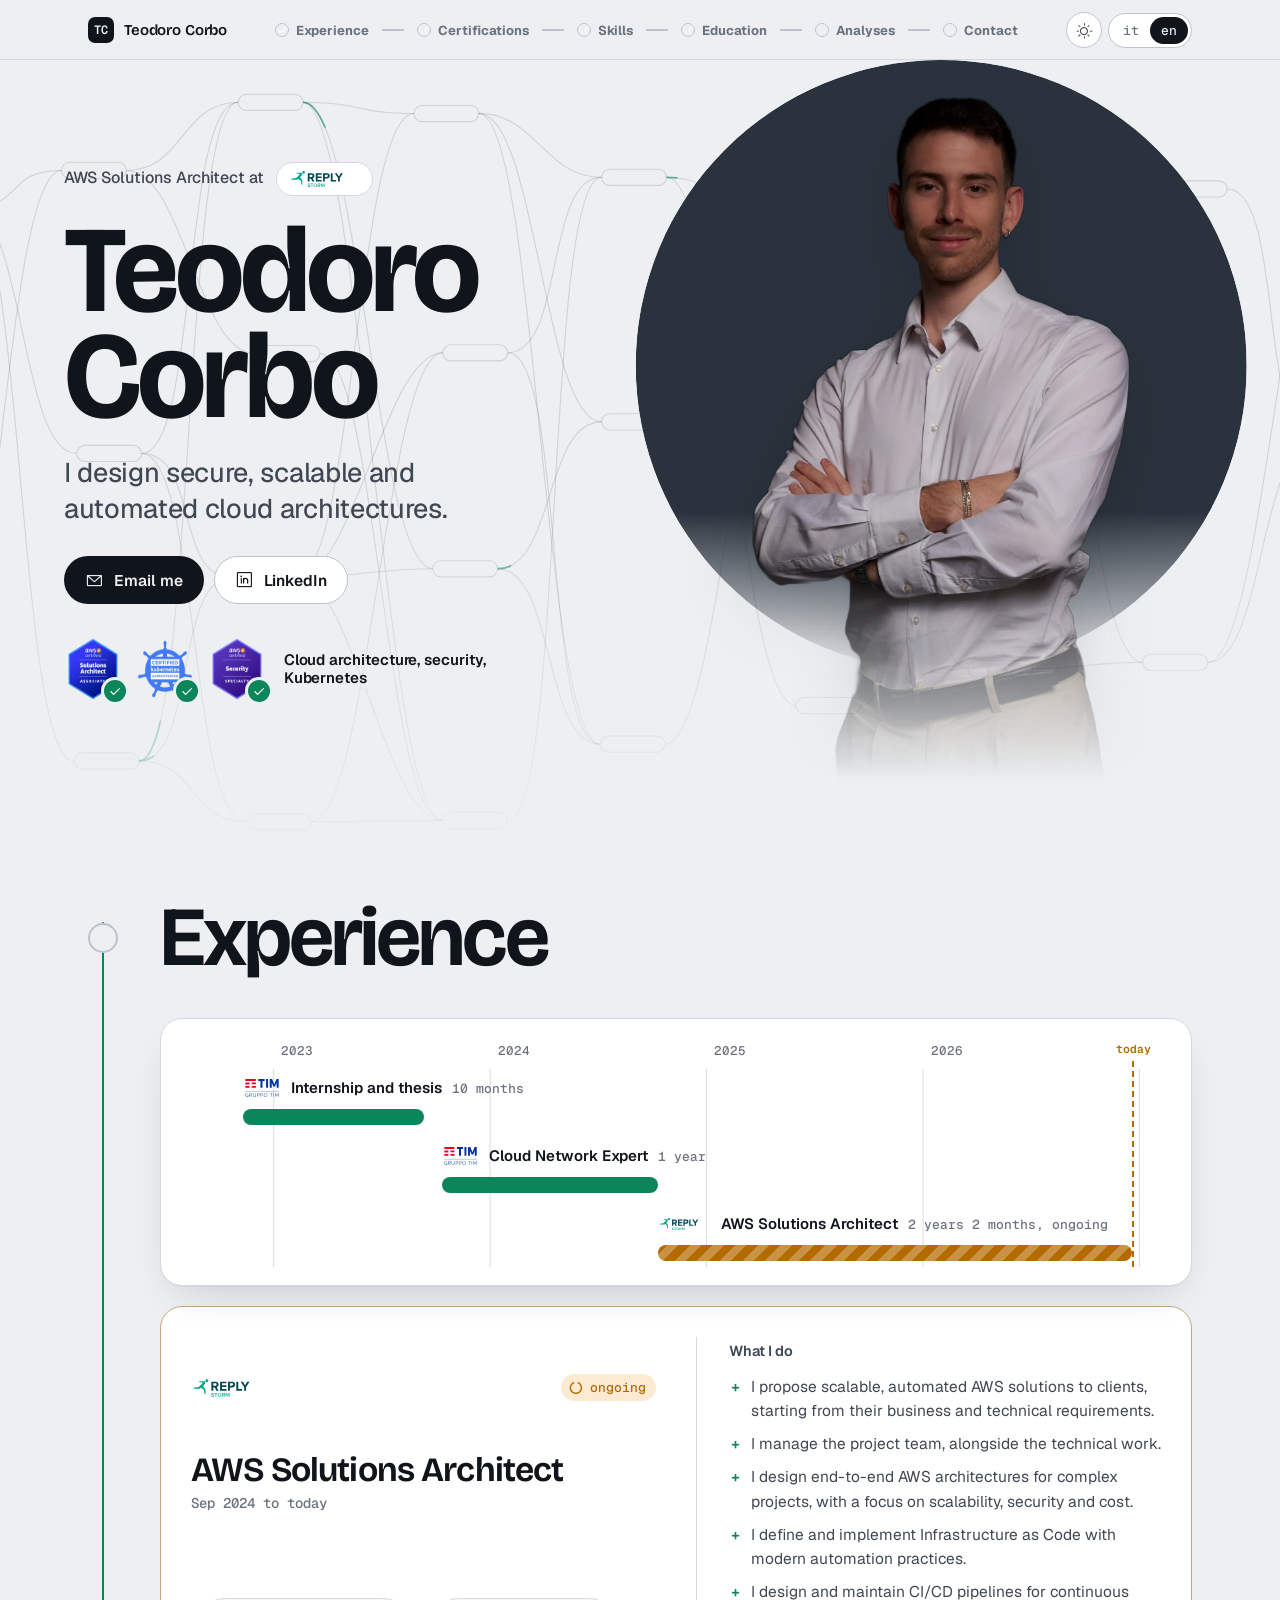
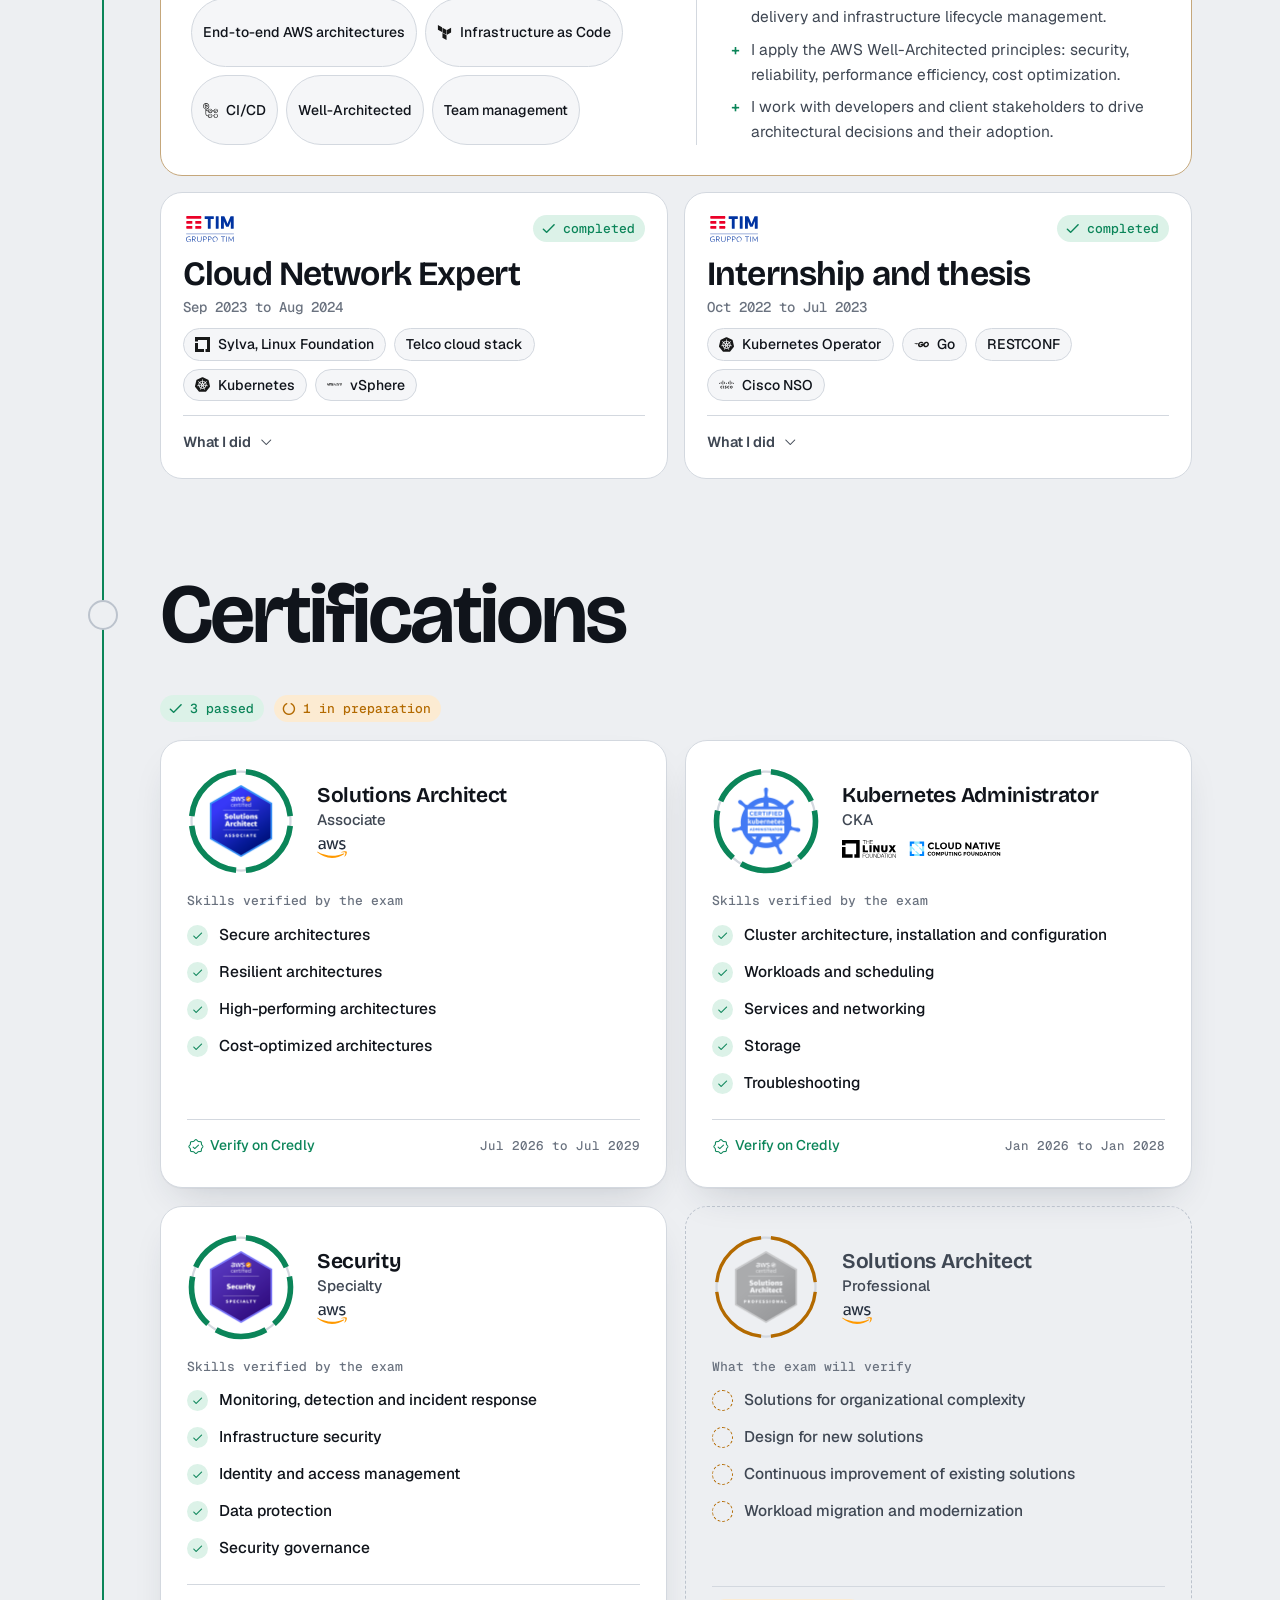
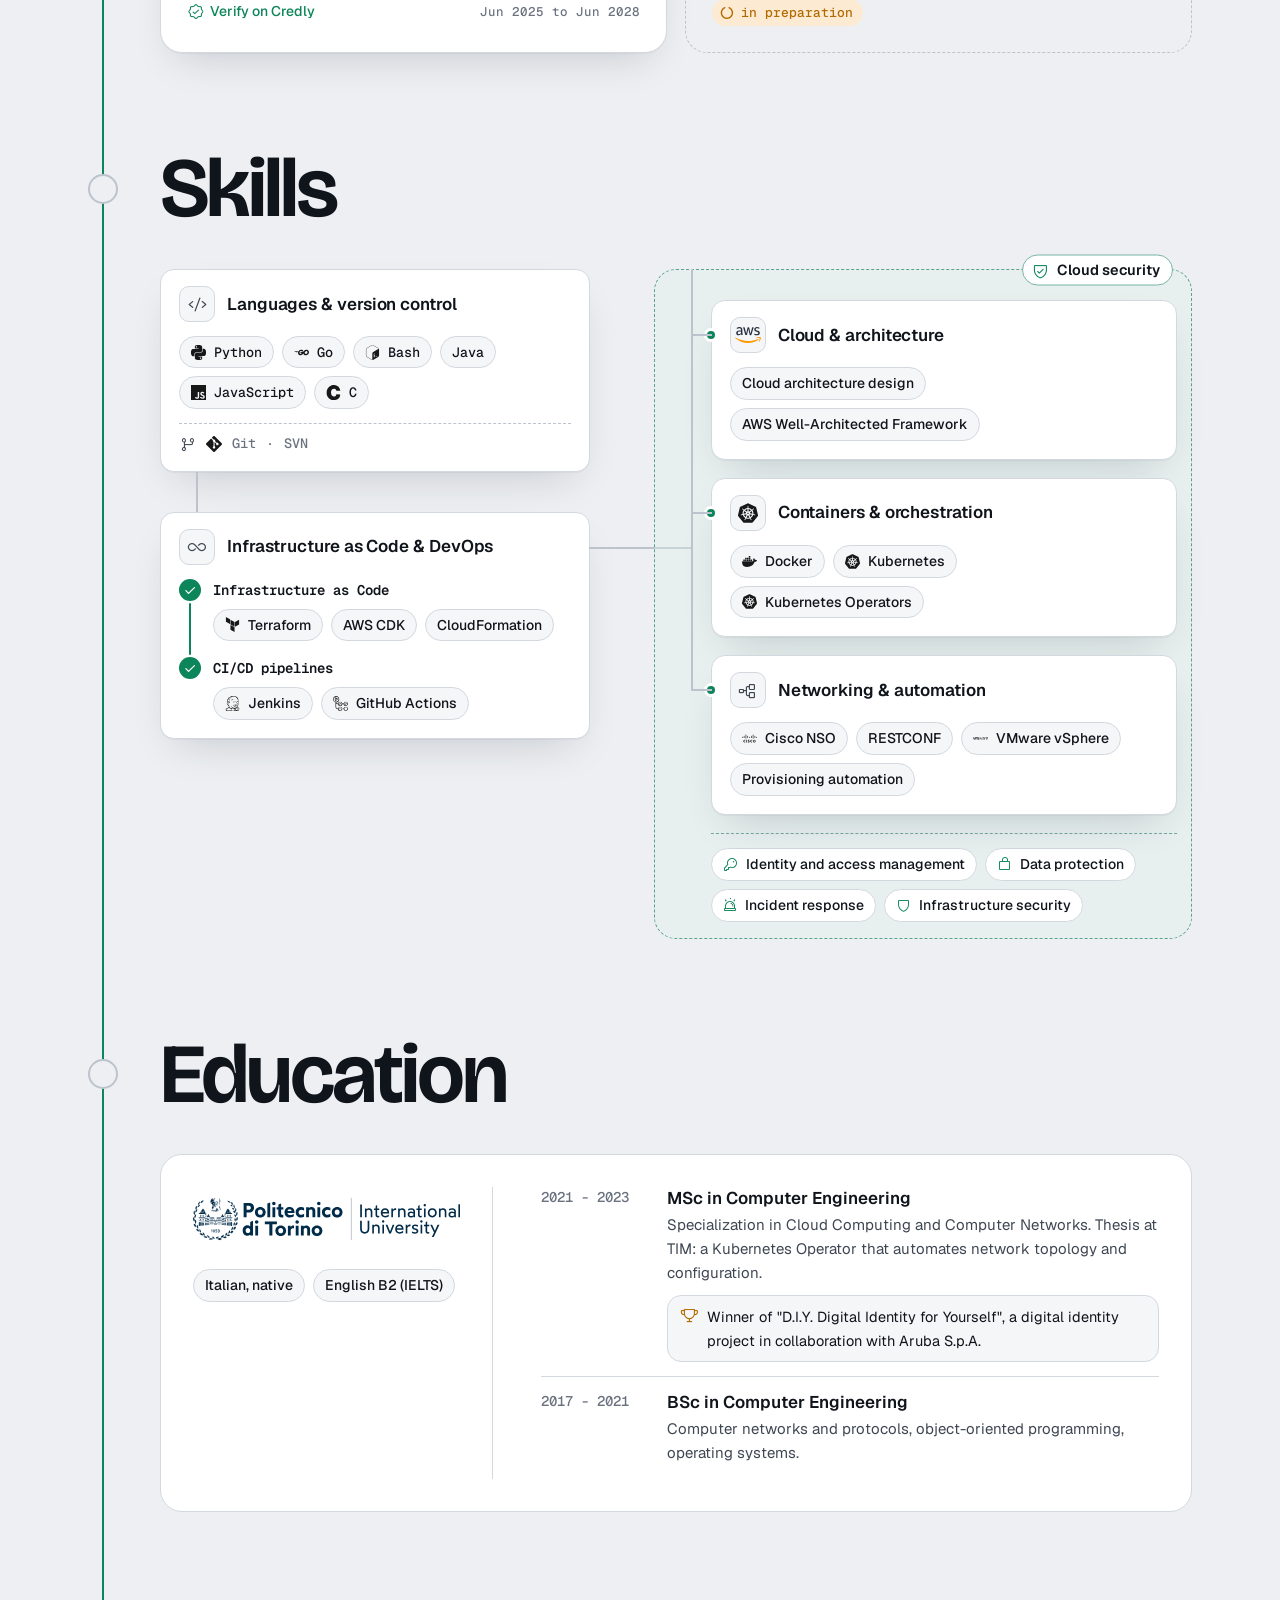
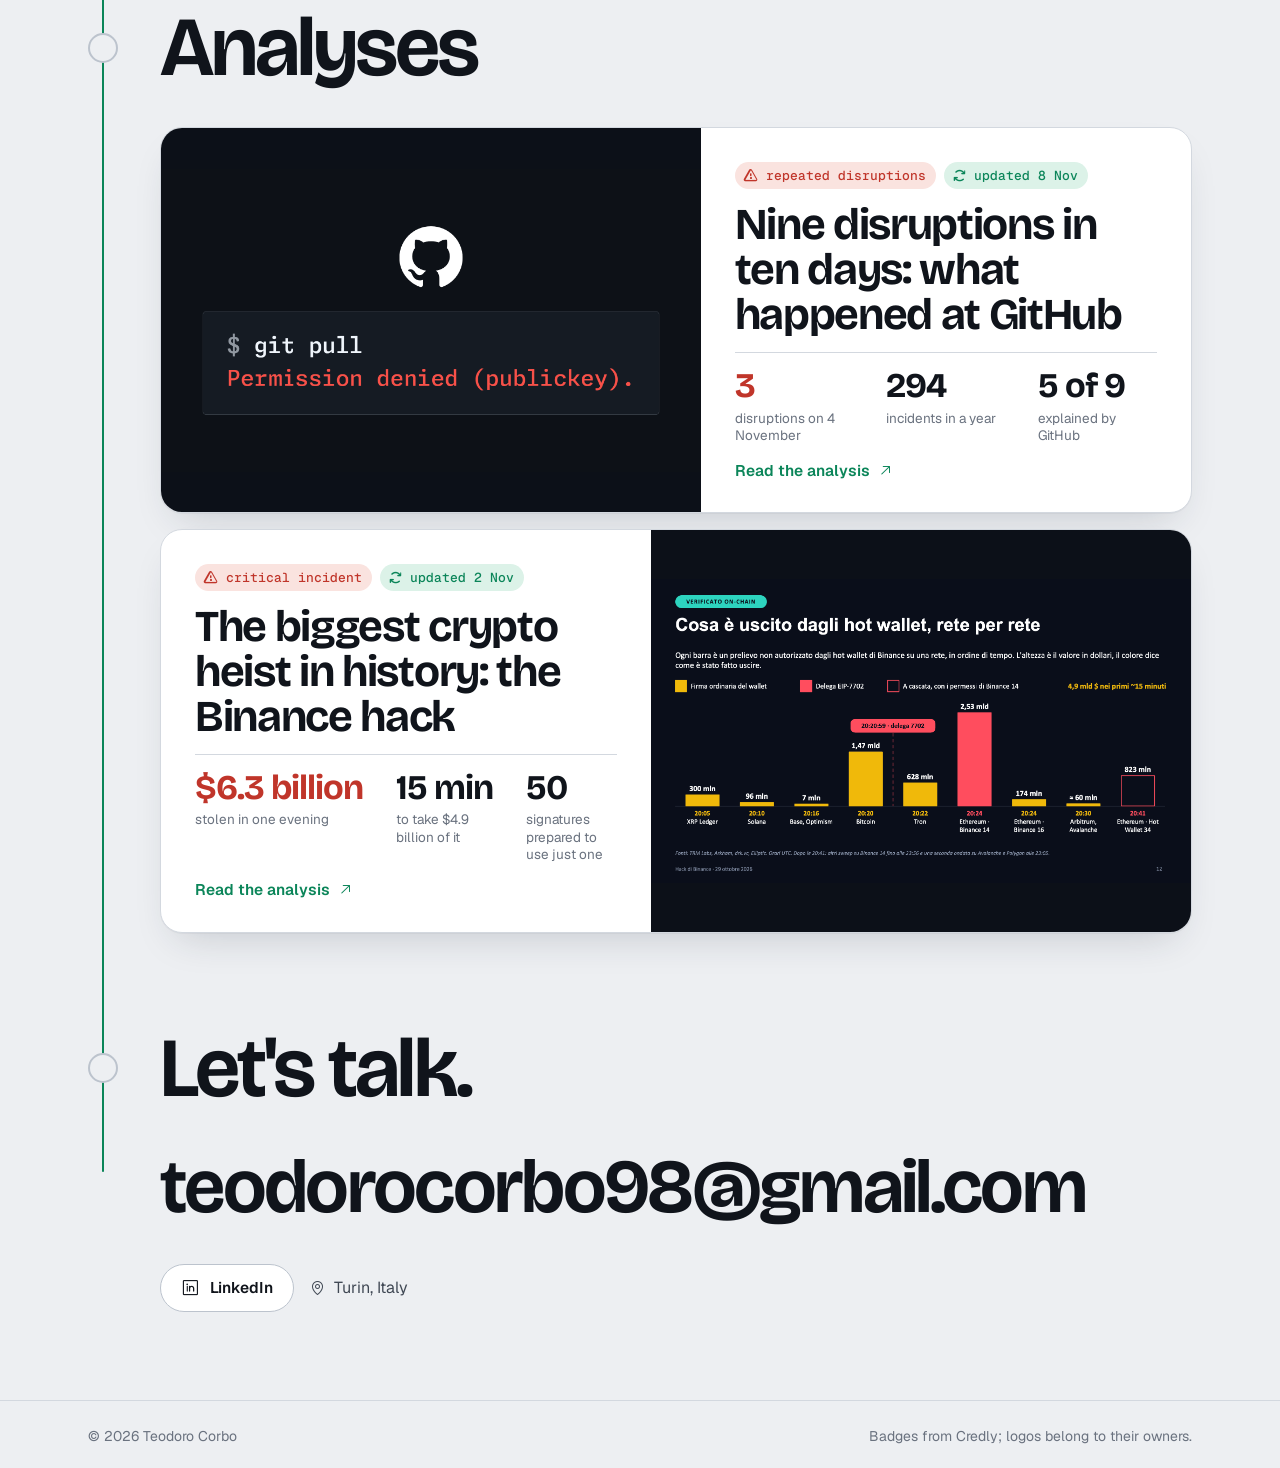
==== commit c34a1a94: "Sito costruito dal progetto (05ef968)" ====
--- a/en/index.html
+++ b/en/index.html
@@ -1,4 +1,4 @@
 <!DOCTYPE html><html lang="en"><head><meta charset="utf-8"><meta name="viewport" content="width=device-width, initial-scale=1"><script>
       /* tema prima del primo disegno: scelta salvata, altrimenti il sistema, altrimenti chiaro (design/GUIDA.md) */
       (() => { let t = null; try { t = localStorage.getItem('tema'); } catch (_) {} document.documentElement.dataset.theme = t || (matchMedia('(prefers-color-scheme: dark)').matches ? 'dark' : 'light'); document.documentElement.classList.add('js'); })();
-    </script><title>Teodoro Corbo · I design secure, scalable and automated cloud architectures.</title><meta name="description" content="Teodoro Corbo, AWS Solutions Architect at Storm Reply. My profile, CV and analyses of security and technology."><link rel="canonical" href="https://teodoro98.github.io/en/"><link rel="icon" type="image/svg+xml" href="/favicon.svg"><link rel="stylesheet" href="/icone/icone.css"><link rel="alternate" hreflang="it" href="https://teodoro98.github.io/"><link rel="alternate" hreflang="en" href="https://teodoro98.github.io/en/"><link rel="alternate" hreflang="x-default" href="https://teodoro98.github.io/"><meta property="og:site_name" content="VetrinaTeo"><meta property="og:type" content="website"><meta property="og:title" content="Teodoro Corbo · I design secure, scalable and automated cloud architectures."><meta property="og:description" content="Teodoro Corbo, AWS Solutions Architect at Storm Reply. My profile, CV and analyses of security and technology."><meta property="og:url" content="https://teodoro98.github.io/en/"><meta property="og:image" content="https://teodoro98.github.io/og-default.png"><meta property="og:image:width" content="1200"><meta property="og:image:height" content="630"><meta property="og:locale" content="en_GB"><meta property="og:locale:alternate" content="it_IT"><meta name="twitter:card" content="summary_large_image"><meta name="twitter:title" content="Teodoro Corbo · I design secure, scalable and automated cloud architectures."><meta name="twitter:description" content="Teodoro Corbo, AWS Solutions Architect at Storm Reply. My profile, CV and analyses of security and technology."><meta name="twitter:image" content="https://teodoro98.github.io/og-default.png"><!-- Contatore delle visite (Umami Cloud, D57): senza cookie; data-domains lo spegne in locale (dev e preview). --><script defer src="https://cloud.umami.is/script.js" data-website-id="cc975674-ebe2-4d16-a97f-52bf9abba8f4" data-domains="teodoro98.github.io"></script><link rel="stylesheet" href="/_astro/Base.ZERoJILn.css"><link rel="stylesheet" href="/_astro/HomePage.C2cMYmlE.css"></head><body><div class="fondo" aria-hidden="true"><div class="f-grafo"></div></div><a class="skip" href="#main">Skip to content</a><nav class="nav" aria-label="Main"><div class="wrap"><a class="marchio" href="/en/"><span class="mk">TC</span><span class="nm">Teodoro Corbo</span></a><ol class="tappe"><li><a href="#esperienze"><span class="st"><i class="ph-bold ph-check"></i></span><b>Experience</b></a></li><li><a href="#certificazioni"><span class="st"><i class="ph-bold ph-check"></i></span><b>Certifications</b></a></li><li><a href="#competenze"><span class="st"><i class="ph-bold ph-check"></i></span><b>Skills</b></a></li><li><a href="#formazione"><span class="st"><i class="ph-bold ph-check"></i></span><b>Education</b></a></li><li><a href="#analisi"><span class="st"><i class="ph-bold ph-check"></i></span><b>Analyses</b></a></li><li><a href="#contatti"><span class="st"><i class="ph-bold ph-check"></i></span><b>Contact</b></a></li></ol><div class="tappe-tel" aria-hidden="true"><div class="pp"><i></i><i></i><i></i><i></i><i></i><i></i></div><span data-inizio="start" data-fine="all checks passed">start</span></div><div class="attrezzi"><button class="tema" type="button" aria-pressed="false" aria-label="Dark theme"><i class="ph ph-sun"></i><i class="ph ph-moon"></i></button><nav class="lingua" aria-label="Language"><a href="/" hreflang="it" lang="it" aria-label="Italiano">it</a><a href="/en/" hreflang="en" aria-current="page">en</a></nav></div></div></nav><main id="main"><header class="hero"><div class="wrap hero-in"><div class="hero-testo"><p class="ruolo"><span>AWS Solutions Architect at</span><span class="azienda"><img class="sc-c" src="/loghi/storm-reply.svg" alt="Storm Reply"><img class="sc-s" src="/loghi/storm-reply-footer.svg" alt="Storm Reply"></span></p><h1><span class="r1">Teodoro</span><br><span class="r2">Corbo</span></h1><p class="frase">I design secure, scalable and automated cloud architectures.</p><div class="azioni"><a class="btn primo" href="mailto:teodorocorbo98@gmail.com"><i class="ph ph-envelope-simple"></i><span>Email me</span></a><a class="btn secondo" href="https://www.linkedin.com/in/teodoro-corbo" rel="me noopener"><i class="ph ph-linkedin-logo"></i>LinkedIn</a></div><ul class="badge-hero" aria-label="Certifications"><li><a href="https://www.credly.com/badges/a552873f-6e5c-4658-9d5a-782ae7083cc0/public_url" aria-label="AWS Certified Solutions Architect – Associate: verify on Credly"><img src="/loghi/badge-aws-saa.png" alt="" width="62" height="62"><i class="ph-bold ph-check"></i></a></li><li><a href="https://www.credly.com/badges/55efd7b3-0922-42ea-937e-402697465710/public_url" aria-label="Certified Kubernetes Administrator (CKA): verify on Credly"><img src="/loghi/badge-cka.png" alt="" width="62" height="62"><i class="ph-bold ph-check"></i></a></li><li><a href="https://www.credly.com/badges/48fe5dd9-8444-46ad-acf0-9d06f2da65fe/public_url" aria-label="AWS Certified Security – Specialty: verify on Credly"><img src="/loghi/badge-aws-security.png" alt="" width="62" height="62"><i class="ph-bold ph-check"></i></a></li><li class="dicitura"><b>Cloud architecture, security, Kubernetes</b></li></ul></div><div class="scena"><div class="alone" aria-hidden="true"><i></i></div><div class="sogg"><img src="/c/profilo/foto.webp" alt="Teodoro Corbo" width="1100" height="2051" fetchpriority="high"></div></div></div></header><div class="corso"><div class="tronco" aria-hidden="true"></div><section class="sez" id="esperienze"><div class="wrap"><div class="sez-in"><div class="testa-sez"><h2 data-r><span class="nodo"><i class="ph-bold ph-check"></i></span><span>Experience</span></h2></div><div class="gantt" style="--mesi:54;--gen:6" data-r role="img" aria-label="Experience over time: Internship and thesis at TIM from October 2022 to July 2023; Cloud Network Expert at TIM from September 2023 to August 2024; AWS Solutions Architect at Storm Reply from September 2024, ongoing."><div class="asse" aria-hidden="true"><span style="--x:11.11">2023</span><span style="--x:33.33">2024</span><span style="--x:55.56">2025</span><span style="--x:77.78">2026</span></div><div class="righe"><div class="oggi" style="--x:96.79"><b>today</b></div><div class="lavoro" style="--l:5.56;--w:18.52;--k:0"><div class="et"><img class="sc-c" src="/loghi/tim-blu.svg" alt="TIM"><img class="sc-s" src="/loghi/tim-logo.svg" alt="TIM"><b>Internship and thesis</b><span class="dur">10 months</span></div><div class="traccia"><i class="tratto"></i></div></div><div class="lavoro" style="--l:25.93;--w:22.22;--k:1"><div class="et"><img class="sc-c" src="/loghi/tim-blu.svg" alt="TIM"><img class="sc-s" src="/loghi/tim-logo.svg" alt="TIM"><b>Cloud Network Expert</b><span class="dur">1 year</span></div><div class="traccia"><i class="tratto"></i></div></div><div class="lavoro run" style="--l:48.15;--w:48.64;--k:2"><div class="et"><img class="sc-c" src="/loghi/storm-reply.svg" alt="Storm Reply"><img class="sc-s" src="/loghi/storm-reply-footer.svg" alt="Storm Reply"><b>AWS Solutions Architect</b><span class="dur">2 years 2 months, ongoing</span></div><div class="traccia"><i class="tratto"></i></div></div></div></div><ol class="rilasci" reversed><li class="rilascio head" data-r><div class="su"><img class="sc-c" src="/loghi/storm-reply.svg" alt="Storm Reply"><img class="sc-s" src="/loghi/storm-reply-footer.svg" alt="Storm Reply"><span class="stato run"><i class="ph-bold ph-circle-notch"></i><span>ongoing</span></span></div><div class="titolo"><h3>AWS Solutions Architect</h3><p class="quando">Sep 2024 to today</p></div><ul class="chip"><li>End-to-end AWS architectures</li><li><img class="si" src="/loghi/si/terraform.svg" alt="">Infrastructure as Code</li><li><img class="si" src="/loghi/si/githubactions.svg" alt="">CI/CD</li><li>Well-Architected</li><li>Team management</li></ul><details class="sempre-aperto"><summary><span>What I do</span><i class="ph ph-caret-down"></i></summary><ul><li>I propose scalable, automated AWS solutions to clients, starting from their business and technical requirements.</li><li>I manage the project team, alongside the technical work.</li><li>I design end-to-end AWS architectures for complex projects, with a focus on scalability, security and cost.</li><li>I define and implement Infrastructure as Code with modern automation practices.</li><li>I design and maintain CI/CD pipelines for continuous delivery and infrastructure lifecycle management.</li><li>I apply the AWS Well-Architected principles: security, reliability, performance efficiency, cost optimization.</li><li>I work with developers and client stakeholders to drive architectural decisions and their adoption.</li></ul></details></li><li class="rilascio" data-r><div class="su"><img class="sc-c" src="/loghi/tim-blu.svg" alt="TIM"><img class="sc-s" src="/loghi/tim-logo.svg" alt="TIM"><span class="stato ok"><i class="ph-bold ph-check"></i><span>completed</span></span></div><div class="titolo"><h3>Cloud Network Expert</h3><p class="quando">Sep 2023 to Aug 2024</p></div><ul class="chip"><li><img class="si" src="/loghi/si/linuxfoundation.svg" alt="">Sylva, Linux Foundation</li><li>Telco cloud stack</li><li><img class="si" src="/loghi/si/kubernetes.svg" alt="">Kubernetes</li><li><img class="si" src="/loghi/si/vmware.svg" alt="">vSphere</li></ul><details><summary><span>What I did</span><i class="ph ph-caret-down"></i></summary><ul><li>Contributed to the architecture of a unified Telco Cloud Stack within Sylva, the Linux Foundation&#39;s open-source project.</li><li>Designed and supported CI/CD pipelines for on-premise cloud environments.</li><li>Worked on Kubernetes-based platforms and VMware vSphere infrastructure.</li><li>Automated infrastructure provisioning and deployments.</li></ul></details></li><li class="rilascio" data-r style="--d:1"><div class="su"><img class="sc-c" src="/loghi/tim-blu.svg" alt="TIM"><img class="sc-s" src="/loghi/tim-logo.svg" alt="TIM"><span class="stato ok"><i class="ph-bold ph-check"></i><span>completed</span></span></div><div class="titolo"><h3>Internship and thesis</h3><p class="quando">Oct 2022 to Jul 2023</p></div><ul class="chip"><li><img class="si" src="/loghi/si/kubernetes.svg" alt="">Kubernetes Operator</li><li><img class="si" src="/loghi/si/go.svg" alt="">Go</li><li>RESTCONF</li><li><img class="si" src="/loghi/si/cisco.svg" alt="">Cisco NSO</li></ul><details><summary><span>What I did</span><i class="ph ph-caret-down"></i></summary><ul><li>Designed and developed a Kubernetes Operator for automated network topology and configuration management.</li><li>Built cloud-native automation in Go with RESTCONF APIs.</li><li>Integrated Cisco NSO for network orchestration.</li><li>Applied DevOps principles to network automation and infrastructure management.</li></ul></details></li></ol></div></div></section><section class="sez" id="certificazioni"><div class="wrap"><div class="sez-in"><div class="testa-sez"><h2 data-r><span class="nodo"><i class="ph-bold ph-check"></i></span><span>Certifications</span></h2></div><div class="prove" data-r><div class="riass"><span class="stato ok"><i class="ph-bold ph-check"></i><span>3 passed</span></span><span class="stato run"><i class="ph-bold ph-circle-notch"></i><span>1 in preparation</span></span></div><article class="cert" style="--k:0"><a class="anello" href="https://www.credly.com/badges/a552873f-6e5c-4658-9d5a-782ae7083cc0/public_url" aria-label="AWS Certified Solutions Architect – Associate: verify on Credly"><img src="/loghi/badge-aws-saa.png" alt><svg viewBox="0 0 96 96" aria-hidden="true"><circle class="fondo-a" cx="48" cy="48" r="44"></circle><g class="sg"><circle class="seg" cx="48" cy="48" r="44" pathLength="100" style="--i:0" stroke-dasharray="21.80 78.20" stroke-dashoffset="-1.60"></circle></g><g class="sg"><circle class="seg" cx="48" cy="48" r="44" pathLength="100" style="--i:1" stroke-dasharray="21.80 78.20" stroke-dashoffset="-26.60"></circle></g><g class="sg"><circle class="seg" cx="48" cy="48" r="44" pathLength="100" style="--i:2" stroke-dasharray="21.80 78.20" stroke-dashoffset="-51.60"></circle></g><g class="sg"><circle class="seg" cx="48" cy="48" r="44" pathLength="100" style="--i:3" stroke-dasharray="21.80 78.20" stroke-dashoffset="-76.60"></circle></g></svg></a><div><h3>Solutions Architect<span>Associate</span></h3><div class="ente"><img class="sc-c" src="/loghi/aws-color.svg" alt="Amazon Web Services"><img class="sc-s" src="/loghi/aws-white@2x.png" alt="Amazon Web Services"></div></div><div class="cosa"><p>Skills verified by the exam</p><ul class="comp"><li style="--i:0"><i class="ph-bold ph-check"></i><span>Secure architectures</span></li><li style="--i:1"><i class="ph-bold ph-check"></i><span>Resilient architectures</span></li><li style="--i:2"><i class="ph-bold ph-check"></i><span>High-performing architectures</span></li><li style="--i:3"><i class="ph-bold ph-check"></i><span>Cost-optimized architectures</span></li></ul></div><div class="fine"><a class="verifica" href="https://www.credly.com/badges/a552873f-6e5c-4658-9d5a-782ae7083cc0/public_url"><i class="ph ph-seal-check"></i><span>Verify on Credly</span></a><small>Jul 2026 to Jul 2029</small></div></article><article class="cert" style="--k:1"><a class="anello" href="https://www.credly.com/badges/55efd7b3-0922-42ea-937e-402697465710/public_url" aria-label="Certified Kubernetes Administrator (CKA): verify on Credly"><img src="/loghi/badge-cka.png" alt><svg viewBox="0 0 96 96" aria-hidden="true"><circle class="fondo-a" cx="48" cy="48" r="44"></circle><g class="sg"><circle class="seg" cx="48" cy="48" r="44" pathLength="100" style="--i:0" stroke-dasharray="16.80 83.20" stroke-dashoffset="-1.60"></circle></g><g class="sg"><circle class="seg" cx="48" cy="48" r="44" pathLength="100" style="--i:1" stroke-dasharray="16.80 83.20" stroke-dashoffset="-21.60"></circle></g><g class="sg"><circle class="seg" cx="48" cy="48" r="44" pathLength="100" style="--i:2" stroke-dasharray="16.80 83.20" stroke-dashoffset="-41.60"></circle></g><g class="sg"><circle class="seg" cx="48" cy="48" r="44" pathLength="100" style="--i:3" stroke-dasharray="16.80 83.20" stroke-dashoffset="-61.60"></circle></g><g class="sg"><circle class="seg" cx="48" cy="48" r="44" pathLength="100" style="--i:4" stroke-dasharray="16.80 83.20" stroke-dashoffset="-81.60"></circle></g></svg></a><div><h3>Kubernetes Administrator<span>CKA</span></h3><div class="ente"><img class="sc-c nero" src="/loghi/lf-white.svg" alt="The Linux Foundation"><img class="sc-s" src="/loghi/lf-white.svg" alt="The Linux Foundation"><img class="sc-c" src="/loghi/cncf-color.svg" alt="Cloud Native Computing Foundation"><img class="sc-s" src="/loghi/cncf-white.svg" alt="Cloud Native Computing Foundation"></div></div><div class="cosa"><p>Skills verified by the exam</p><ul class="comp"><li style="--i:0"><i class="ph-bold ph-check"></i><span>Cluster architecture, installation and configuration</span></li><li style="--i:1"><i class="ph-bold ph-check"></i><span>Workloads and scheduling</span></li><li style="--i:2"><i class="ph-bold ph-check"></i><span>Services and networking</span></li><li style="--i:3"><i class="ph-bold ph-check"></i><span>Storage</span></li><li style="--i:4"><i class="ph-bold ph-check"></i><span>Troubleshooting</span></li></ul></div><div class="fine"><a class="verifica" href="https://www.credly.com/badges/55efd7b3-0922-42ea-937e-402697465710/public_url"><i class="ph ph-seal-check"></i><span>Verify on Credly</span></a><small>Jan 2026 to Jan 2028</small></div></article><article class="cert" style="--k:2"><a class="anello" href="https://www.credly.com/badges/48fe5dd9-8444-46ad-acf0-9d06f2da65fe/public_url" aria-label="AWS Certified Security – Specialty: verify on Credly"><img src="/loghi/badge-aws-security.png" alt><svg viewBox="0 0 96 96" aria-hidden="true"><circle class="fondo-a" cx="48" cy="48" r="44"></circle><g class="sg"><circle class="seg" cx="48" cy="48" r="44" pathLength="100" style="--i:0" stroke-dasharray="16.80 83.20" stroke-dashoffset="-1.60"></circle></g><g class="sg"><circle class="seg" cx="48" cy="48" r="44" pathLength="100" style="--i:1" stroke-dasharray="16.80 83.20" stroke-dashoffset="-21.60"></circle></g><g class="sg"><circle class="seg" cx="48" cy="48" r="44" pathLength="100" style="--i:2" stroke-dasharray="16.80 83.20" stroke-dashoffset="-41.60"></circle></g><g class="sg"><circle class="seg" cx="48" cy="48" r="44" pathLength="100" style="--i:3" stroke-dasharray="16.80 83.20" stroke-dashoffset="-61.60"></circle></g><g class="sg"><circle class="seg" cx="48" cy="48" r="44" pathLength="100" style="--i:4" stroke-dasharray="16.80 83.20" stroke-dashoffset="-81.60"></circle></g></svg></a><div><h3>Security<span>Specialty</span></h3><div class="ente"><img class="sc-c" src="/loghi/aws-color.svg" alt="Amazon Web Services"><img class="sc-s" src="/loghi/aws-white@2x.png" alt="Amazon Web Services"></div></div><div class="cosa"><p>Skills verified by the exam</p><ul class="comp"><li style="--i:0"><i class="ph-bold ph-check"></i><span>Monitoring, detection and incident response</span></li><li style="--i:1"><i class="ph-bold ph-check"></i><span>Infrastructure security</span></li><li style="--i:2"><i class="ph-bold ph-check"></i><span>Identity and access management</span></li><li style="--i:3"><i class="ph-bold ph-check"></i><span>Data protection</span></li><li style="--i:4"><i class="ph-bold ph-check"></i><span>Security governance</span></li></ul></div><div class="fine"><a class="verifica" href="https://www.credly.com/badges/48fe5dd9-8444-46ad-acf0-9d06f2da65fe/public_url"><i class="ph ph-seal-check"></i><span>Verify on Credly</span></a><small>Jun 2025 to Jun 2028</small></div></article><article class="cert attesa" style="--k:3"><div class="anello"><img src="/loghi/badge-aws-sap.png" alt="AWS Certified Solutions Architect – Professional, in preparation"><svg viewBox="0 0 96 96" aria-hidden="true"><circle class="fondo-a" cx="48" cy="48" r="44"></circle><g class="sg"><circle class="seg" cx="48" cy="48" r="44" pathLength="100" style="--i:0" stroke-dasharray="21.80 78.20" stroke-dashoffset="-1.60"></circle></g><g class="sg"><circle class="seg" cx="48" cy="48" r="44" pathLength="100" style="--i:1" stroke-dasharray="21.80 78.20" stroke-dashoffset="-26.60"></circle></g><g class="sg"><circle class="seg" cx="48" cy="48" r="44" pathLength="100" style="--i:2" stroke-dasharray="21.80 78.20" stroke-dashoffset="-51.60"></circle></g><g class="sg"><circle class="seg" cx="48" cy="48" r="44" pathLength="100" style="--i:3" stroke-dasharray="21.80 78.20" stroke-dashoffset="-76.60"></circle></g></svg></div><div><h3>Solutions Architect<span>Professional</span></h3><div class="ente"><img class="sc-c" src="/loghi/aws-color.svg" alt="Amazon Web Services"><img class="sc-s" src="/loghi/aws-white@2x.png" alt="Amazon Web Services"></div></div><div class="cosa"><p>What the exam will verify</p><ul class="comp"><li style="--i:0"><i></i><span>Solutions for organizational complexity</span></li><li style="--i:1"><i></i><span>Design for new solutions</span></li><li style="--i:2"><i></i><span>Continuous improvement of existing solutions</span></li><li style="--i:3"><i></i><span>Workload migration and modernization</span></li></ul></div><div class="fine"><span class="stato run"><i class="ph-bold ph-circle-notch"></i><span>in preparation</span></span></div></article></div></div></div></section><section class="sez" id="competenze"><div class="wrap"><div class="sez-in"><div class="testa-sez"><h2 data-r><span class="nodo"><i class="ph-bold ph-check"></i></span><span>Skills</span></h2></div><div class="arch" data-r role="group" aria-label="Skills drawn as an architecture: code enters the pipeline, the pipeline releases into the environments, security is the perimeter around all of them"><div class="arch-sx"><article class="blocco codice" style="--k:0"><header><span class="ic"><i class="ph ph-code"></i></span><h3>Languages &amp; version control</h3></header><ul class="chip"><li><img class="si" src="/loghi/si/python.svg" alt="">Python</li><li><img class="si" src="/loghi/si/go.svg" alt="">Go</li><li><img class="si" src="/loghi/si/gnubash.svg" alt="">Bash</li><li>Java</li><li><img class="si" src="/loghi/si/javascript.svg" alt="">JavaScript</li><li><img class="si" src="/loghi/si/c.svg" alt="">C</li></ul><div class="repo"><i class="ph ph-git-branch"></i><img class="si" src="/loghi/si/git.svg" alt="">Git<span aria-hidden="true">·</span>SVN</div></article><div class="filo v" style="--k:1" aria-hidden="true"><i class="pk"></i></div><article class="blocco pipe" style="--k:2"><header><span class="ic"><i class="ph ph-infinity"></i></span><h3>Infrastructure as Code &amp; DevOps</h3></header><ol class="fasi"><li><span class="st"><i class="ph-bold ph-check"></i></span><b>Infrastructure as Code</b><ul class="chip"><li><img class="si" src="/loghi/si/terraform.svg" alt="">Terraform</li><li>AWS CDK</li><li>CloudFormation</li></ul></li><li><span class="st"><i class="ph-bold ph-check"></i></span><b>CI/CD pipelines</b><ul class="chip"><li><img class="si" src="/loghi/si/jenkins.svg" alt="">Jenkins</li><li><img class="si" src="/loghi/si/githubactions.svg" alt="">GitHub Actions</li></ul></li></ol><div class="filo uscita" style="--k:3" aria-hidden="true"><i class="pk" style="animation-delay:-1.2s"></i></div></article></div><div class="perimetro"><h3 class="nome"><i class="ph ph-shield-check"></i><span>Cloud security</span></h3><div class="ambienti"><article class="blocco amb" style="--k:4"><header><span class="ic"><img class="aws sc-c" src="/loghi/aws-color.svg" alt="AWS"><img class="aws sc-s" src="/loghi/aws-white@2x.png" alt="AWS"></span><h3>Cloud &amp; architecture</h3></header><ul class="chip"><li>Cloud architecture design</li><li>AWS Well-Architected Framework</li></ul></article><article class="blocco amb" style="--k:5"><header><span class="ic"><img class="si" src="/loghi/si/kubernetes.svg" alt=""></span><h3>Containers &amp; orchestration</h3></header><ul class="chip"><li><img class="si" src="/loghi/si/docker.svg" alt="">Docker</li><li><img class="si" src="/loghi/si/kubernetes.svg" alt="">Kubernetes</li><li><img class="si" src="/loghi/si/kubernetes.svg" alt="">Kubernetes Operators</li></ul></article><article class="blocco amb" style="--k:6"><header><span class="ic"><i class="ph ph-tree-structure"></i></span><h3>Networking &amp; automation</h3></header><ul class="chip"><li><img class="si" src="/loghi/si/cisco.svg" alt="">Cisco NSO</li><li>RESTCONF</li><li><img class="si" src="/loghi/si/vmware.svg" alt="">VMware vSphere</li><li>Provisioning automation</li></ul></article></div><div class="controlli" style="--k:7"><ul class="chip"><li><i class="ph ph-key"></i><span>Identity and access management</span></li><li><i class="ph ph-lock-simple"></i><span>Data protection</span></li><li><i class="ph ph-siren"></i><span>Incident response</span></li><li><i class="ph ph-shield"></i><span>Infrastructure security</span></li></ul></div></div></div></div></div></section><section class="sez" id="formazione"><div class="wrap"><div class="sez-in"><div class="testa-sez"><h2 data-r><span class="nodo"><i class="ph-bold ph-check"></i></span><span>Education</span></h2></div><div class="formazione" data-r><div class="ateneo"><img class="logo-mono" src="/loghi/polito-mobile.svg" alt="Politecnico di Torino"><div class="lingue"><ul class="chip"><li>Italian, native</li><li>English B2 (IELTS)</li></ul></div></div><ul class="lauree"><li><span class="anni">2021 - 2023</span><div><b>MSc in Computer Engineering</b><p>Specialization in Cloud Computing and Computer Networks. Thesis at TIM: a Kubernetes Operator that automates network topology and configuration.</p><span class="premio"><i class="ph ph-trophy"></i><span>Winner of &quot;D.I.Y. Digital Identity for Yourself&quot;, a digital identity project in collaboration with Aruba S.p.A.</span></span></div></li><li><span class="anni">2017 - 2021</span><div><b>BSc in Computer Engineering</b><p>Computer networks and protocols, object-oriented programming, operating systems.</p></div></li></ul></div></div></div></section><section class="sez" id="analisi"><div class="wrap"><div class="sez-in"><div class="testa-sez"><h2 data-r><span class="nodo"><i class="ph-bold ph-check"></i></span><span>Analyses</span></h2></div><div class="rapporti"><a class="rapporto" href="/en/analysis/github-2026-11/" data-r><div class="vis"><img src="/c/github-2026-11/cover.png" alt="The GitHub logo above a terminal: the command “$ git pull” gets the reply “Permission denied (publickey).”" loading="lazy"></div><div class="corpo"><div class="stati"><span class="stato fail"><i class="ph-bold ph-warning"></i><span>repeated disruptions</span></span><span class="stato ok"><i class="ph-bold ph-arrows-clockwise"></i><span>updated 8 Nov</span></span></div><h3>Nine disruptions in ten days: what happened at GitHub</h3><div class="cifre"><div><b class="rosso">3</b><span>disruptions on 4 November</span></div><div><b>294</b><span>incidents in a year</span></div><div><b>5 of 9</b><span>explained by GitHub</span></div></div><span class="vai"><span>Read the analysis</span><i class="ph ph-arrow-up-right"></i></span></div></a><a class="rapporto" href="/en/analysis/binance-hack/" data-r><div class="vis"><img src="/c/binance-hack/slide-prelievi-it.png" alt="What left Binance's hot wallets, chain by chain (slide from the Italian deck)" loading="lazy"></div><div class="corpo"><div class="stati"><span class="stato fail"><i class="ph-bold ph-warning"></i><span>critical incident</span></span><span class="stato ok"><i class="ph-bold ph-arrows-clockwise"></i><span>updated 2 Nov</span></span></div><h3>The biggest crypto heist in history: the Binance hack</h3><div class="cifre"><div><b class="rosso">$6.3 billion</b><span>stolen in one evening</span></div><div><b>15 min</b><span>to take $4.9 billion of it</span></div><div><b>50</b><span>signatures prepared to use just one</span></div></div><span class="vai"><span>Read the analysis</span><i class="ph ph-arrow-up-right"></i></span></div></a></div></div></div></section><section class="sez contatti" id="contatti"><div class="wrap"><div class="sez-in"><div class="testa-sez"><h2 data-r><span class="nodo"><i class="ph-bold ph-check"></i></span><span>Let&#39;s talk.</span></h2></div><a class="email" href="mailto:teodorocorbo98@gmail.com" data-r>teodorocorbo98@gmail.com</a><div class="azioni" data-r style="--d:1"><a class="btn secondo" href="https://www.linkedin.com/in/teodoro-corbo" rel="me noopener"><i class="ph ph-linkedin-logo"></i>LinkedIn</a><span class="dove"><i class="ph ph-map-pin"></i><span>Turin, Italy</span></span></div></div></div></section></div></main><footer class="piede"><div class="wrap"><span>© 2026 Teodoro Corbo</span><span>Badges from Credly; logos belong to their owners.</span></div></footer><script type="module" src="/_astro/Base.astro_astro_type_script_index_0_lang.DtKjPNzE.js"></script></body></html>+    </script><title>Teodoro Corbo · AWS Solutions Architect</title><meta name="description" content="Teodoro Corbo, AWS Solutions Architect at Storm Reply. My profile, CV and analyses of security and technology."><link rel="canonical" href="https://teodoro98.github.io/en/"><link rel="icon" type="image/svg+xml" href="/favicon.svg"><link rel="stylesheet" href="/icone/icone.css"><link rel="alternate" hreflang="it" href="https://teodoro98.github.io/"><link rel="alternate" hreflang="en" href="https://teodoro98.github.io/en/"><link rel="alternate" hreflang="x-default" href="https://teodoro98.github.io/"><meta property="og:site_name" content="Teodoro Corbo"><meta property="og:type" content="website"><meta property="og:title" content="Teodoro Corbo · AWS Solutions Architect"><meta property="og:description" content="Teodoro Corbo, AWS Solutions Architect at Storm Reply. My profile, CV and analyses of security and technology."><meta property="og:url" content="https://teodoro98.github.io/en/"><meta property="og:image" content="https://teodoro98.github.io/og-default.png"><meta property="og:image:width" content="1200"><meta property="og:image:height" content="630"><meta property="og:locale" content="en_GB"><meta property="og:locale:alternate" content="it_IT"><meta name="twitter:card" content="summary_large_image"><meta name="twitter:title" content="Teodoro Corbo · AWS Solutions Architect"><meta name="twitter:description" content="Teodoro Corbo, AWS Solutions Architect at Storm Reply. My profile, CV and analyses of security and technology."><meta name="twitter:image" content="https://teodoro98.github.io/og-default.png"><script defer src="https://cloud.umami.is/script.js" data-website-id="cc975674-ebe2-4d16-a97f-52bf9abba8f4" data-domains="teodoro98.github.io"></script><link rel="stylesheet" href="/_astro/Base.ZERoJILn.css"><link rel="stylesheet" href="/_astro/HomePage.C2cMYmlE.css"></head><body><div class="fondo" aria-hidden="true"><div class="f-grafo"></div></div><a class="skip" href="#main">Skip to content</a><nav class="nav" aria-label="Main"><div class="wrap"><a class="marchio" href="/en/"><span class="mk">TC</span><span class="nm">Teodoro Corbo</span></a><ol class="tappe"><li><a href="#esperienze"><span class="st"><i class="ph-bold ph-check"></i></span><b>Experience</b></a></li><li><a href="#certificazioni"><span class="st"><i class="ph-bold ph-check"></i></span><b>Certifications</b></a></li><li><a href="#competenze"><span class="st"><i class="ph-bold ph-check"></i></span><b>Skills</b></a></li><li><a href="#formazione"><span class="st"><i class="ph-bold ph-check"></i></span><b>Education</b></a></li><li><a href="#analisi"><span class="st"><i class="ph-bold ph-check"></i></span><b>Analyses</b></a></li><li><a href="#contatti"><span class="st"><i class="ph-bold ph-check"></i></span><b>Contact</b></a></li></ol><div class="tappe-tel" aria-hidden="true"><div class="pp"><i></i><i></i><i></i><i></i><i></i><i></i></div><span data-inizio="start" data-fine="all checks passed">start</span></div><div class="attrezzi"><button class="tema" type="button" aria-pressed="false" aria-label="Dark theme"><i class="ph ph-sun"></i><i class="ph ph-moon"></i></button><nav class="lingua" aria-label="Language"><a href="/" hreflang="it" lang="it" aria-label="Italiano">it</a><a href="/en/" hreflang="en" aria-current="page">en</a></nav></div></div></nav><main id="main"><header class="hero"><div class="wrap hero-in"><div class="hero-testo"><p class="ruolo"><span>AWS Solutions Architect at</span><span class="azienda"><img class="sc-c" src="/loghi/storm-reply.svg" alt="Storm Reply"><img class="sc-s" src="/loghi/storm-reply-footer.svg" alt="Storm Reply"></span></p><h1><span class="r1">Teodoro</span><br><span class="r2">Corbo</span></h1><p class="frase">I design secure, scalable and automated cloud architectures.</p><div class="azioni"><a class="btn primo" href="mailto:teodorocorbo98@gmail.com"><i class="ph ph-envelope-simple"></i><span>Email me</span></a><a class="btn secondo" href="https://www.linkedin.com/in/teodoro-corbo" rel="me noopener"><i class="ph ph-linkedin-logo"></i>LinkedIn</a></div><ul class="badge-hero" aria-label="Certifications"><li><a href="https://www.credly.com/badges/a552873f-6e5c-4658-9d5a-782ae7083cc0/public_url" aria-label="AWS Certified Solutions Architect – Associate: verify on Credly"><img src="/loghi/badge-aws-saa.png" alt="" width="62" height="62"><i class="ph-bold ph-check"></i></a></li><li><a href="https://www.credly.com/badges/55efd7b3-0922-42ea-937e-402697465710/public_url" aria-label="Certified Kubernetes Administrator (CKA): verify on Credly"><img src="/loghi/badge-cka.png" alt="" width="62" height="62"><i class="ph-bold ph-check"></i></a></li><li><a href="https://www.credly.com/badges/48fe5dd9-8444-46ad-acf0-9d06f2da65fe/public_url" aria-label="AWS Certified Security – Specialty: verify on Credly"><img src="/loghi/badge-aws-security.png" alt="" width="62" height="62"><i class="ph-bold ph-check"></i></a></li><li class="dicitura"><b>Cloud architecture, security, Kubernetes</b></li></ul></div><div class="scena"><div class="alone" aria-hidden="true"><i></i></div><div class="sogg"><img src="/c/profilo/foto.webp" alt="Teodoro Corbo" width="1100" height="2051" fetchpriority="high"></div></div></div></header><div class="corso"><div class="tronco" aria-hidden="true"></div><section class="sez" id="esperienze"><div class="wrap"><div class="sez-in"><div class="testa-sez"><h2 data-r><span class="nodo"><i class="ph-bold ph-check"></i></span><span>Experience</span></h2></div><div class="gantt" style="--mesi:54;--gen:6" data-r role="img" aria-label="Experience over time: Internship and thesis at TIM from October 2022 to July 2023; Cloud Network Expert at TIM from September 2023 to August 2024; AWS Solutions Architect at Storm Reply from September 2024, ongoing."><div class="asse" aria-hidden="true"><span style="--x:11.11">2023</span><span style="--x:33.33">2024</span><span style="--x:55.56">2025</span><span style="--x:77.78">2026</span></div><div class="righe"><div class="oggi" style="--x:96.79"><b>today</b></div><div class="lavoro" style="--l:5.56;--w:18.52;--k:0"><div class="et"><img class="sc-c" src="/loghi/tim-blu.svg" alt="TIM"><img class="sc-s" src="/loghi/tim-logo.svg" alt="TIM"><b>Internship and thesis</b><span class="dur">10 months</span></div><div class="traccia"><i class="tratto"></i></div></div><div class="lavoro" style="--l:25.93;--w:22.22;--k:1"><div class="et"><img class="sc-c" src="/loghi/tim-blu.svg" alt="TIM"><img class="sc-s" src="/loghi/tim-logo.svg" alt="TIM"><b>Cloud Network Expert</b><span class="dur">1 year</span></div><div class="traccia"><i class="tratto"></i></div></div><div class="lavoro run" style="--l:48.15;--w:48.64;--k:2"><div class="et"><img class="sc-c" src="/loghi/storm-reply.svg" alt="Storm Reply"><img class="sc-s" src="/loghi/storm-reply-footer.svg" alt="Storm Reply"><b>AWS Solutions Architect</b><span class="dur">2 years 2 months, ongoing</span></div><div class="traccia"><i class="tratto"></i></div></div></div></div><ol class="rilasci" reversed><li class="rilascio head" data-r><div class="su"><img class="sc-c" src="/loghi/storm-reply.svg" alt="Storm Reply"><img class="sc-s" src="/loghi/storm-reply-footer.svg" alt="Storm Reply"><span class="stato run"><i class="ph-bold ph-circle-notch"></i><span>ongoing</span></span></div><div class="titolo"><h3>AWS Solutions Architect</h3><p class="quando">Sep 2024 to today</p></div><ul class="chip"><li>End-to-end AWS architectures</li><li><img class="si" src="/loghi/si/terraform.svg" alt="">Infrastructure as Code</li><li><img class="si" src="/loghi/si/githubactions.svg" alt="">CI/CD</li><li>Well-Architected</li><li>Team management</li></ul><details class="sempre-aperto"><summary><span>What I do</span><i class="ph ph-caret-down"></i></summary><ul><li>I propose scalable, automated AWS solutions to clients, starting from their business and technical requirements.</li><li>I manage the project team, alongside the technical work.</li><li>I design end-to-end AWS architectures for complex projects, with a focus on scalability, security and cost.</li><li>I define and implement Infrastructure as Code with modern automation practices.</li><li>I design and maintain CI/CD pipelines for continuous delivery and infrastructure lifecycle management.</li><li>I apply the AWS Well-Architected principles: security, reliability, performance efficiency, cost optimization.</li><li>I work with developers and client stakeholders to drive architectural decisions and their adoption.</li></ul></details></li><li class="rilascio" data-r><div class="su"><img class="sc-c" src="/loghi/tim-blu.svg" alt="TIM"><img class="sc-s" src="/loghi/tim-logo.svg" alt="TIM"><span class="stato ok"><i class="ph-bold ph-check"></i><span>completed</span></span></div><div class="titolo"><h3>Cloud Network Expert</h3><p class="quando">Sep 2023 to Aug 2024</p></div><ul class="chip"><li><img class="si" src="/loghi/si/linuxfoundation.svg" alt="">Sylva, Linux Foundation</li><li>Telco cloud stack</li><li><img class="si" src="/loghi/si/kubernetes.svg" alt="">Kubernetes</li><li><img class="si" src="/loghi/si/vmware.svg" alt="">vSphere</li></ul><details><summary><span>What I did</span><i class="ph ph-caret-down"></i></summary><ul><li>Contributed to the architecture of a unified Telco Cloud Stack within Sylva, the Linux Foundation&#39;s open-source project.</li><li>Designed and supported CI/CD pipelines for on-premise cloud environments.</li><li>Worked on Kubernetes-based platforms and VMware vSphere infrastructure.</li><li>Automated infrastructure provisioning and deployments.</li></ul></details></li><li class="rilascio" data-r style="--d:1"><div class="su"><img class="sc-c" src="/loghi/tim-blu.svg" alt="TIM"><img class="sc-s" src="/loghi/tim-logo.svg" alt="TIM"><span class="stato ok"><i class="ph-bold ph-check"></i><span>completed</span></span></div><div class="titolo"><h3>Internship and thesis</h3><p class="quando">Oct 2022 to Jul 2023</p></div><ul class="chip"><li><img class="si" src="/loghi/si/kubernetes.svg" alt="">Kubernetes Operator</li><li><img class="si" src="/loghi/si/go.svg" alt="">Go</li><li>RESTCONF</li><li><img class="si" src="/loghi/si/cisco.svg" alt="">Cisco NSO</li></ul><details><summary><span>What I did</span><i class="ph ph-caret-down"></i></summary><ul><li>Designed and developed a Kubernetes Operator for automated network topology and configuration management.</li><li>Built cloud-native automation in Go with RESTCONF APIs.</li><li>Integrated Cisco NSO for network orchestration.</li><li>Applied DevOps principles to network automation and infrastructure management.</li></ul></details></li></ol></div></div></section><section class="sez" id="certificazioni"><div class="wrap"><div class="sez-in"><div class="testa-sez"><h2 data-r><span class="nodo"><i class="ph-bold ph-check"></i></span><span>Certifications</span></h2></div><div class="prove" data-r><div class="riass"><span class="stato ok"><i class="ph-bold ph-check"></i><span>3 passed</span></span><span class="stato run"><i class="ph-bold ph-circle-notch"></i><span>1 in preparation</span></span></div><article class="cert" style="--k:0"><a class="anello" href="https://www.credly.com/badges/a552873f-6e5c-4658-9d5a-782ae7083cc0/public_url" aria-label="AWS Certified Solutions Architect – Associate: verify on Credly"><img src="/loghi/badge-aws-saa.png" alt><svg viewBox="0 0 96 96" aria-hidden="true"><circle class="fondo-a" cx="48" cy="48" r="44"></circle><g class="sg"><circle class="seg" cx="48" cy="48" r="44" pathLength="100" style="--i:0" stroke-dasharray="21.80 78.20" stroke-dashoffset="-1.60"></circle></g><g class="sg"><circle class="seg" cx="48" cy="48" r="44" pathLength="100" style="--i:1" stroke-dasharray="21.80 78.20" stroke-dashoffset="-26.60"></circle></g><g class="sg"><circle class="seg" cx="48" cy="48" r="44" pathLength="100" style="--i:2" stroke-dasharray="21.80 78.20" stroke-dashoffset="-51.60"></circle></g><g class="sg"><circle class="seg" cx="48" cy="48" r="44" pathLength="100" style="--i:3" stroke-dasharray="21.80 78.20" stroke-dashoffset="-76.60"></circle></g></svg></a><div><h3>Solutions Architect<span>Associate</span></h3><div class="ente"><img class="sc-c" src="/loghi/aws-color.svg" alt="Amazon Web Services"><img class="sc-s" src="/loghi/aws-white@2x.png" alt="Amazon Web Services"></div></div><div class="cosa"><p>Skills verified by the exam</p><ul class="comp"><li style="--i:0"><i class="ph-bold ph-check"></i><span>Secure architectures</span></li><li style="--i:1"><i class="ph-bold ph-check"></i><span>Resilient architectures</span></li><li style="--i:2"><i class="ph-bold ph-check"></i><span>High-performing architectures</span></li><li style="--i:3"><i class="ph-bold ph-check"></i><span>Cost-optimized architectures</span></li></ul></div><div class="fine"><a class="verifica" href="https://www.credly.com/badges/a552873f-6e5c-4658-9d5a-782ae7083cc0/public_url"><i class="ph ph-seal-check"></i><span>Verify on Credly</span></a><small>Jul 2026 to Jul 2029</small></div></article><article class="cert" style="--k:1"><a class="anello" href="https://www.credly.com/badges/55efd7b3-0922-42ea-937e-402697465710/public_url" aria-label="Certified Kubernetes Administrator (CKA): verify on Credly"><img src="/loghi/badge-cka.png" alt><svg viewBox="0 0 96 96" aria-hidden="true"><circle class="fondo-a" cx="48" cy="48" r="44"></circle><g class="sg"><circle class="seg" cx="48" cy="48" r="44" pathLength="100" style="--i:0" stroke-dasharray="16.80 83.20" stroke-dashoffset="-1.60"></circle></g><g class="sg"><circle class="seg" cx="48" cy="48" r="44" pathLength="100" style="--i:1" stroke-dasharray="16.80 83.20" stroke-dashoffset="-21.60"></circle></g><g class="sg"><circle class="seg" cx="48" cy="48" r="44" pathLength="100" style="--i:2" stroke-dasharray="16.80 83.20" stroke-dashoffset="-41.60"></circle></g><g class="sg"><circle class="seg" cx="48" cy="48" r="44" pathLength="100" style="--i:3" stroke-dasharray="16.80 83.20" stroke-dashoffset="-61.60"></circle></g><g class="sg"><circle class="seg" cx="48" cy="48" r="44" pathLength="100" style="--i:4" stroke-dasharray="16.80 83.20" stroke-dashoffset="-81.60"></circle></g></svg></a><div><h3>Kubernetes Administrator<span>CKA</span></h3><div class="ente"><img class="sc-c nero" src="/loghi/lf-white.svg" alt="The Linux Foundation"><img class="sc-s" src="/loghi/lf-white.svg" alt="The Linux Foundation"><img class="sc-c" src="/loghi/cncf-color.svg" alt="Cloud Native Computing Foundation"><img class="sc-s" src="/loghi/cncf-white.svg" alt="Cloud Native Computing Foundation"></div></div><div class="cosa"><p>Skills verified by the exam</p><ul class="comp"><li style="--i:0"><i class="ph-bold ph-check"></i><span>Cluster architecture, installation and configuration</span></li><li style="--i:1"><i class="ph-bold ph-check"></i><span>Workloads and scheduling</span></li><li style="--i:2"><i class="ph-bold ph-check"></i><span>Services and networking</span></li><li style="--i:3"><i class="ph-bold ph-check"></i><span>Storage</span></li><li style="--i:4"><i class="ph-bold ph-check"></i><span>Troubleshooting</span></li></ul></div><div class="fine"><a class="verifica" href="https://www.credly.com/badges/55efd7b3-0922-42ea-937e-402697465710/public_url"><i class="ph ph-seal-check"></i><span>Verify on Credly</span></a><small>Jan 2026 to Jan 2028</small></div></article><article class="cert" style="--k:2"><a class="anello" href="https://www.credly.com/badges/48fe5dd9-8444-46ad-acf0-9d06f2da65fe/public_url" aria-label="AWS Certified Security – Specialty: verify on Credly"><img src="/loghi/badge-aws-security.png" alt><svg viewBox="0 0 96 96" aria-hidden="true"><circle class="fondo-a" cx="48" cy="48" r="44"></circle><g class="sg"><circle class="seg" cx="48" cy="48" r="44" pathLength="100" style="--i:0" stroke-dasharray="16.80 83.20" stroke-dashoffset="-1.60"></circle></g><g class="sg"><circle class="seg" cx="48" cy="48" r="44" pathLength="100" style="--i:1" stroke-dasharray="16.80 83.20" stroke-dashoffset="-21.60"></circle></g><g class="sg"><circle class="seg" cx="48" cy="48" r="44" pathLength="100" style="--i:2" stroke-dasharray="16.80 83.20" stroke-dashoffset="-41.60"></circle></g><g class="sg"><circle class="seg" cx="48" cy="48" r="44" pathLength="100" style="--i:3" stroke-dasharray="16.80 83.20" stroke-dashoffset="-61.60"></circle></g><g class="sg"><circle class="seg" cx="48" cy="48" r="44" pathLength="100" style="--i:4" stroke-dasharray="16.80 83.20" stroke-dashoffset="-81.60"></circle></g></svg></a><div><h3>Security<span>Specialty</span></h3><div class="ente"><img class="sc-c" src="/loghi/aws-color.svg" alt="Amazon Web Services"><img class="sc-s" src="/loghi/aws-white@2x.png" alt="Amazon Web Services"></div></div><div class="cosa"><p>Skills verified by the exam</p><ul class="comp"><li style="--i:0"><i class="ph-bold ph-check"></i><span>Monitoring, detection and incident response</span></li><li style="--i:1"><i class="ph-bold ph-check"></i><span>Infrastructure security</span></li><li style="--i:2"><i class="ph-bold ph-check"></i><span>Identity and access management</span></li><li style="--i:3"><i class="ph-bold ph-check"></i><span>Data protection</span></li><li style="--i:4"><i class="ph-bold ph-check"></i><span>Security governance</span></li></ul></div><div class="fine"><a class="verifica" href="https://www.credly.com/badges/48fe5dd9-8444-46ad-acf0-9d06f2da65fe/public_url"><i class="ph ph-seal-check"></i><span>Verify on Credly</span></a><small>Jun 2025 to Jun 2028</small></div></article><article class="cert attesa" style="--k:3"><div class="anello"><img src="/loghi/badge-aws-sap.png" alt="AWS Certified Solutions Architect – Professional, in preparation"><svg viewBox="0 0 96 96" aria-hidden="true"><circle class="fondo-a" cx="48" cy="48" r="44"></circle><g class="sg"><circle class="seg" cx="48" cy="48" r="44" pathLength="100" style="--i:0" stroke-dasharray="21.80 78.20" stroke-dashoffset="-1.60"></circle></g><g class="sg"><circle class="seg" cx="48" cy="48" r="44" pathLength="100" style="--i:1" stroke-dasharray="21.80 78.20" stroke-dashoffset="-26.60"></circle></g><g class="sg"><circle class="seg" cx="48" cy="48" r="44" pathLength="100" style="--i:2" stroke-dasharray="21.80 78.20" stroke-dashoffset="-51.60"></circle></g><g class="sg"><circle class="seg" cx="48" cy="48" r="44" pathLength="100" style="--i:3" stroke-dasharray="21.80 78.20" stroke-dashoffset="-76.60"></circle></g></svg></div><div><h3>Solutions Architect<span>Professional</span></h3><div class="ente"><img class="sc-c" src="/loghi/aws-color.svg" alt="Amazon Web Services"><img class="sc-s" src="/loghi/aws-white@2x.png" alt="Amazon Web Services"></div></div><div class="cosa"><p>What the exam will verify</p><ul class="comp"><li style="--i:0"><i></i><span>Solutions for organizational complexity</span></li><li style="--i:1"><i></i><span>Design for new solutions</span></li><li style="--i:2"><i></i><span>Continuous improvement of existing solutions</span></li><li style="--i:3"><i></i><span>Workload migration and modernization</span></li></ul></div><div class="fine"><span class="stato run"><i class="ph-bold ph-circle-notch"></i><span>in preparation</span></span></div></article></div></div></div></section><section class="sez" id="competenze"><div class="wrap"><div class="sez-in"><div class="testa-sez"><h2 data-r><span class="nodo"><i class="ph-bold ph-check"></i></span><span>Skills</span></h2></div><div class="arch" data-r role="group" aria-label="Skills drawn as an architecture: code enters the pipeline, the pipeline releases into the environments, security is the perimeter around all of them"><div class="arch-sx"><article class="blocco codice" style="--k:0"><header><span class="ic"><i class="ph ph-code"></i></span><h3>Languages &amp; version control</h3></header><ul class="chip"><li><img class="si" src="/loghi/si/python.svg" alt="">Python</li><li><img class="si" src="/loghi/si/go.svg" alt="">Go</li><li><img class="si" src="/loghi/si/gnubash.svg" alt="">Bash</li><li>Java</li><li><img class="si" src="/loghi/si/javascript.svg" alt="">JavaScript</li><li><img class="si" src="/loghi/si/c.svg" alt="">C</li></ul><div class="repo"><i class="ph ph-git-branch"></i><img class="si" src="/loghi/si/git.svg" alt="">Git<span aria-hidden="true">·</span>SVN</div></article><div class="filo v" style="--k:1" aria-hidden="true"><i class="pk"></i></div><article class="blocco pipe" style="--k:2"><header><span class="ic"><i class="ph ph-infinity"></i></span><h3>Infrastructure as Code &amp; DevOps</h3></header><ol class="fasi"><li><span class="st"><i class="ph-bold ph-check"></i></span><b>Infrastructure as Code</b><ul class="chip"><li><img class="si" src="/loghi/si/terraform.svg" alt="">Terraform</li><li>AWS CDK</li><li>CloudFormation</li></ul></li><li><span class="st"><i class="ph-bold ph-check"></i></span><b>CI/CD pipelines</b><ul class="chip"><li><img class="si" src="/loghi/si/jenkins.svg" alt="">Jenkins</li><li><img class="si" src="/loghi/si/githubactions.svg" alt="">GitHub Actions</li></ul></li></ol><div class="filo uscita" style="--k:3" aria-hidden="true"><i class="pk" style="animation-delay:-1.2s"></i></div></article></div><div class="perimetro"><h3 class="nome"><i class="ph ph-shield-check"></i><span>Cloud security</span></h3><div class="ambienti"><article class="blocco amb" style="--k:4"><header><span class="ic"><img class="aws sc-c" src="/loghi/aws-color.svg" alt="AWS"><img class="aws sc-s" src="/loghi/aws-white@2x.png" alt="AWS"></span><h3>Cloud &amp; architecture</h3></header><ul class="chip"><li>Cloud architecture design</li><li>AWS Well-Architected Framework</li></ul></article><article class="blocco amb" style="--k:5"><header><span class="ic"><img class="si" src="/loghi/si/kubernetes.svg" alt=""></span><h3>Containers &amp; orchestration</h3></header><ul class="chip"><li><img class="si" src="/loghi/si/docker.svg" alt="">Docker</li><li><img class="si" src="/loghi/si/kubernetes.svg" alt="">Kubernetes</li><li><img class="si" src="/loghi/si/kubernetes.svg" alt="">Kubernetes Operators</li></ul></article><article class="blocco amb" style="--k:6"><header><span class="ic"><i class="ph ph-tree-structure"></i></span><h3>Networking &amp; automation</h3></header><ul class="chip"><li><img class="si" src="/loghi/si/cisco.svg" alt="">Cisco NSO</li><li>RESTCONF</li><li><img class="si" src="/loghi/si/vmware.svg" alt="">VMware vSphere</li><li>Provisioning automation</li></ul></article></div><div class="controlli" style="--k:7"><ul class="chip"><li><i class="ph ph-key"></i><span>Identity and access management</span></li><li><i class="ph ph-lock-simple"></i><span>Data protection</span></li><li><i class="ph ph-siren"></i><span>Incident response</span></li><li><i class="ph ph-shield"></i><span>Infrastructure security</span></li></ul></div></div></div></div></div></section><section class="sez" id="formazione"><div class="wrap"><div class="sez-in"><div class="testa-sez"><h2 data-r><span class="nodo"><i class="ph-bold ph-check"></i></span><span>Education</span></h2></div><div class="formazione" data-r><div class="ateneo"><img class="logo-mono" src="/loghi/polito-mobile.svg" alt="Politecnico di Torino"><div class="lingue"><ul class="chip"><li>Italian, native</li><li>English B2 (IELTS)</li></ul></div></div><ul class="lauree"><li><span class="anni">2021 - 2023</span><div><b>MSc in Computer Engineering</b><p>Specialization in Cloud Computing and Computer Networks. Thesis at TIM: a Kubernetes Operator that automates network topology and configuration.</p><span class="premio"><i class="ph ph-trophy"></i><span>Winner of &quot;D.I.Y. Digital Identity for Yourself&quot;, a digital identity project in collaboration with Aruba S.p.A.</span></span></div></li><li><span class="anni">2017 - 2021</span><div><b>BSc in Computer Engineering</b><p>Computer networks and protocols, object-oriented programming, operating systems.</p></div></li></ul></div></div></div></section><section class="sez" id="analisi"><div class="wrap"><div class="sez-in"><div class="testa-sez"><h2 data-r><span class="nodo"><i class="ph-bold ph-check"></i></span><span>Analyses</span></h2></div><div class="rapporti"><a class="rapporto" href="/en/analysis/github-2026-11/" data-r><div class="vis"><img src="/c/github-2026-11/cover.png" alt="The GitHub logo above a terminal: the command “$ git pull” gets the reply “Permission denied (publickey).”" loading="lazy"></div><div class="corpo"><div class="stati"><span class="stato fail"><i class="ph-bold ph-warning"></i><span>repeated disruptions</span></span><span class="stato ok"><i class="ph-bold ph-arrows-clockwise"></i><span>updated 8 Nov</span></span></div><h3>Nine disruptions in ten days: what happened at GitHub</h3><div class="cifre"><div><b class="rosso">3</b><span>disruptions on 4 November</span></div><div><b>294</b><span>incidents in a year</span></div><div><b>5 of 9</b><span>explained by GitHub</span></div></div><span class="vai"><span>Read the analysis</span><i class="ph ph-arrow-up-right"></i></span></div></a><a class="rapporto" href="/en/analysis/binance-hack/" data-r><div class="vis"><img src="/c/binance-hack/slide-prelievi-it.png" alt="What left Binance's hot wallets, chain by chain (slide from the Italian deck)" loading="lazy"></div><div class="corpo"><div class="stati"><span class="stato fail"><i class="ph-bold ph-warning"></i><span>critical incident</span></span><span class="stato ok"><i class="ph-bold ph-arrows-clockwise"></i><span>updated 2 Nov</span></span></div><h3>The biggest crypto heist in history: the Binance hack</h3><div class="cifre"><div><b class="rosso">$6.3 billion</b><span>stolen in one evening</span></div><div><b>15 min</b><span>to take $4.9 billion of it</span></div><div><b>50</b><span>signatures prepared to use just one</span></div></div><span class="vai"><span>Read the analysis</span><i class="ph ph-arrow-up-right"></i></span></div></a></div></div></div></section><section class="sez contatti" id="contatti"><div class="wrap"><div class="sez-in"><div class="testa-sez"><h2 data-r><span class="nodo"><i class="ph-bold ph-check"></i></span><span>Let&#39;s talk.</span></h2></div><a class="email" href="mailto:teodorocorbo98@gmail.com" data-r>teodorocorbo98@gmail.com</a><div class="azioni" data-r style="--d:1"><a class="btn secondo" href="https://www.linkedin.com/in/teodoro-corbo" rel="me noopener"><i class="ph ph-linkedin-logo"></i>LinkedIn</a><span class="dove"><i class="ph ph-map-pin"></i><span>Turin, Italy</span></span></div></div></div></section></div></main><footer class="piede"><div class="wrap"><span>© 2026 Teodoro Corbo</span><span>Badges from Credly; logos belong to their owners.</span></div></footer><script type="module" src="/_astro/Base.astro_astro_type_script_index_0_lang.DtKjPNzE.js"></script></body></html>
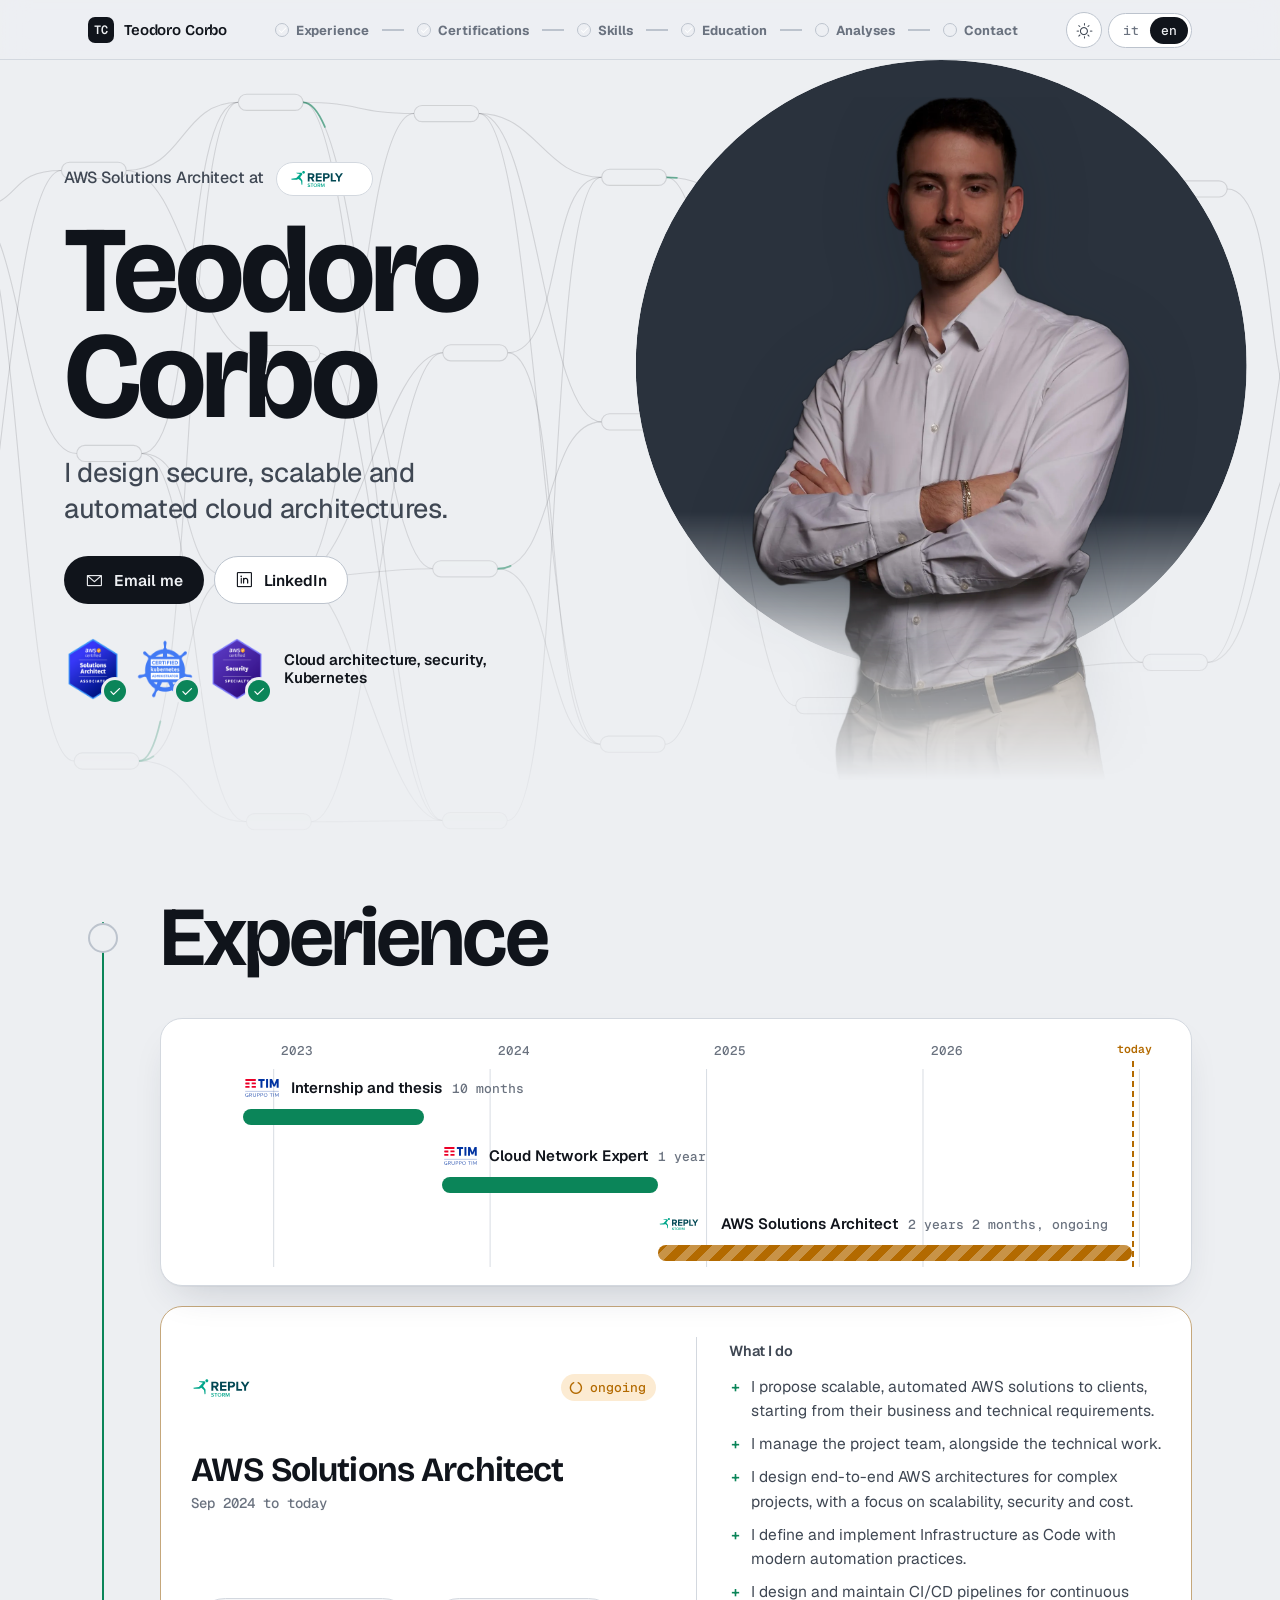
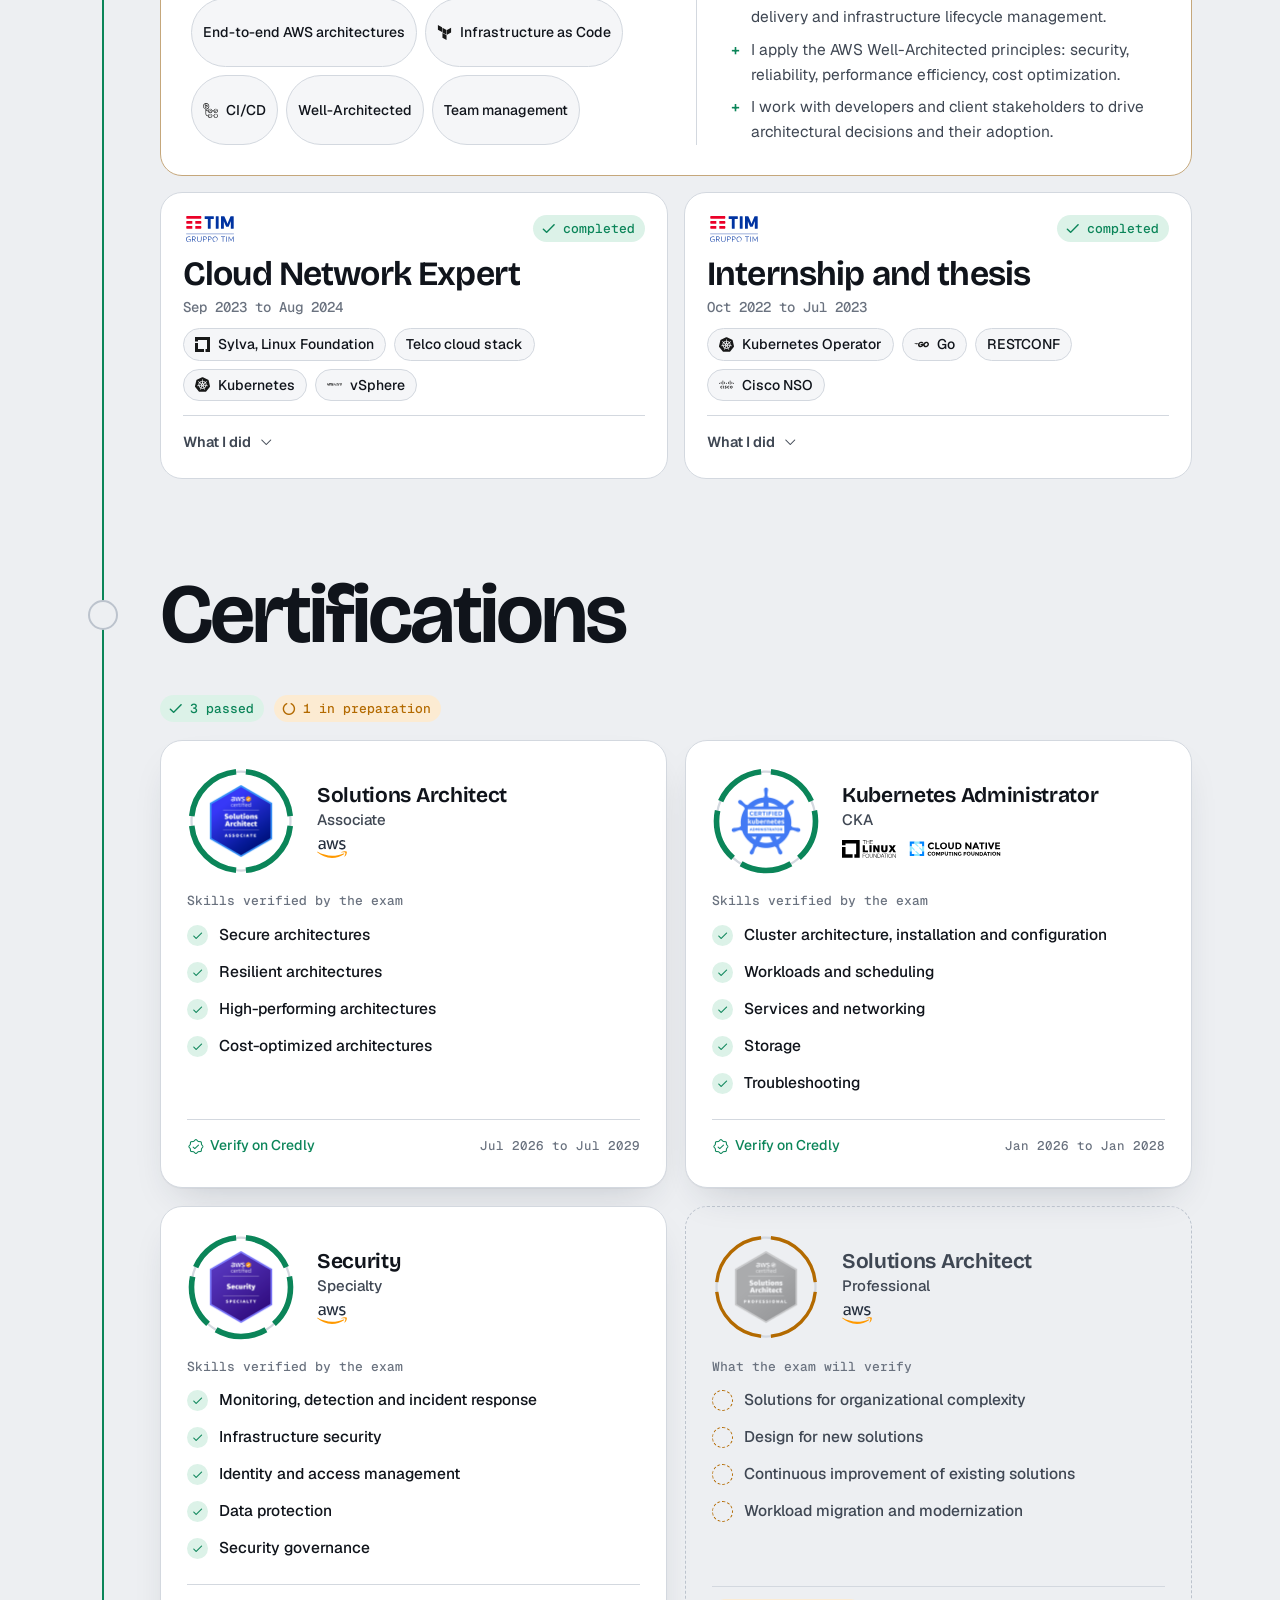
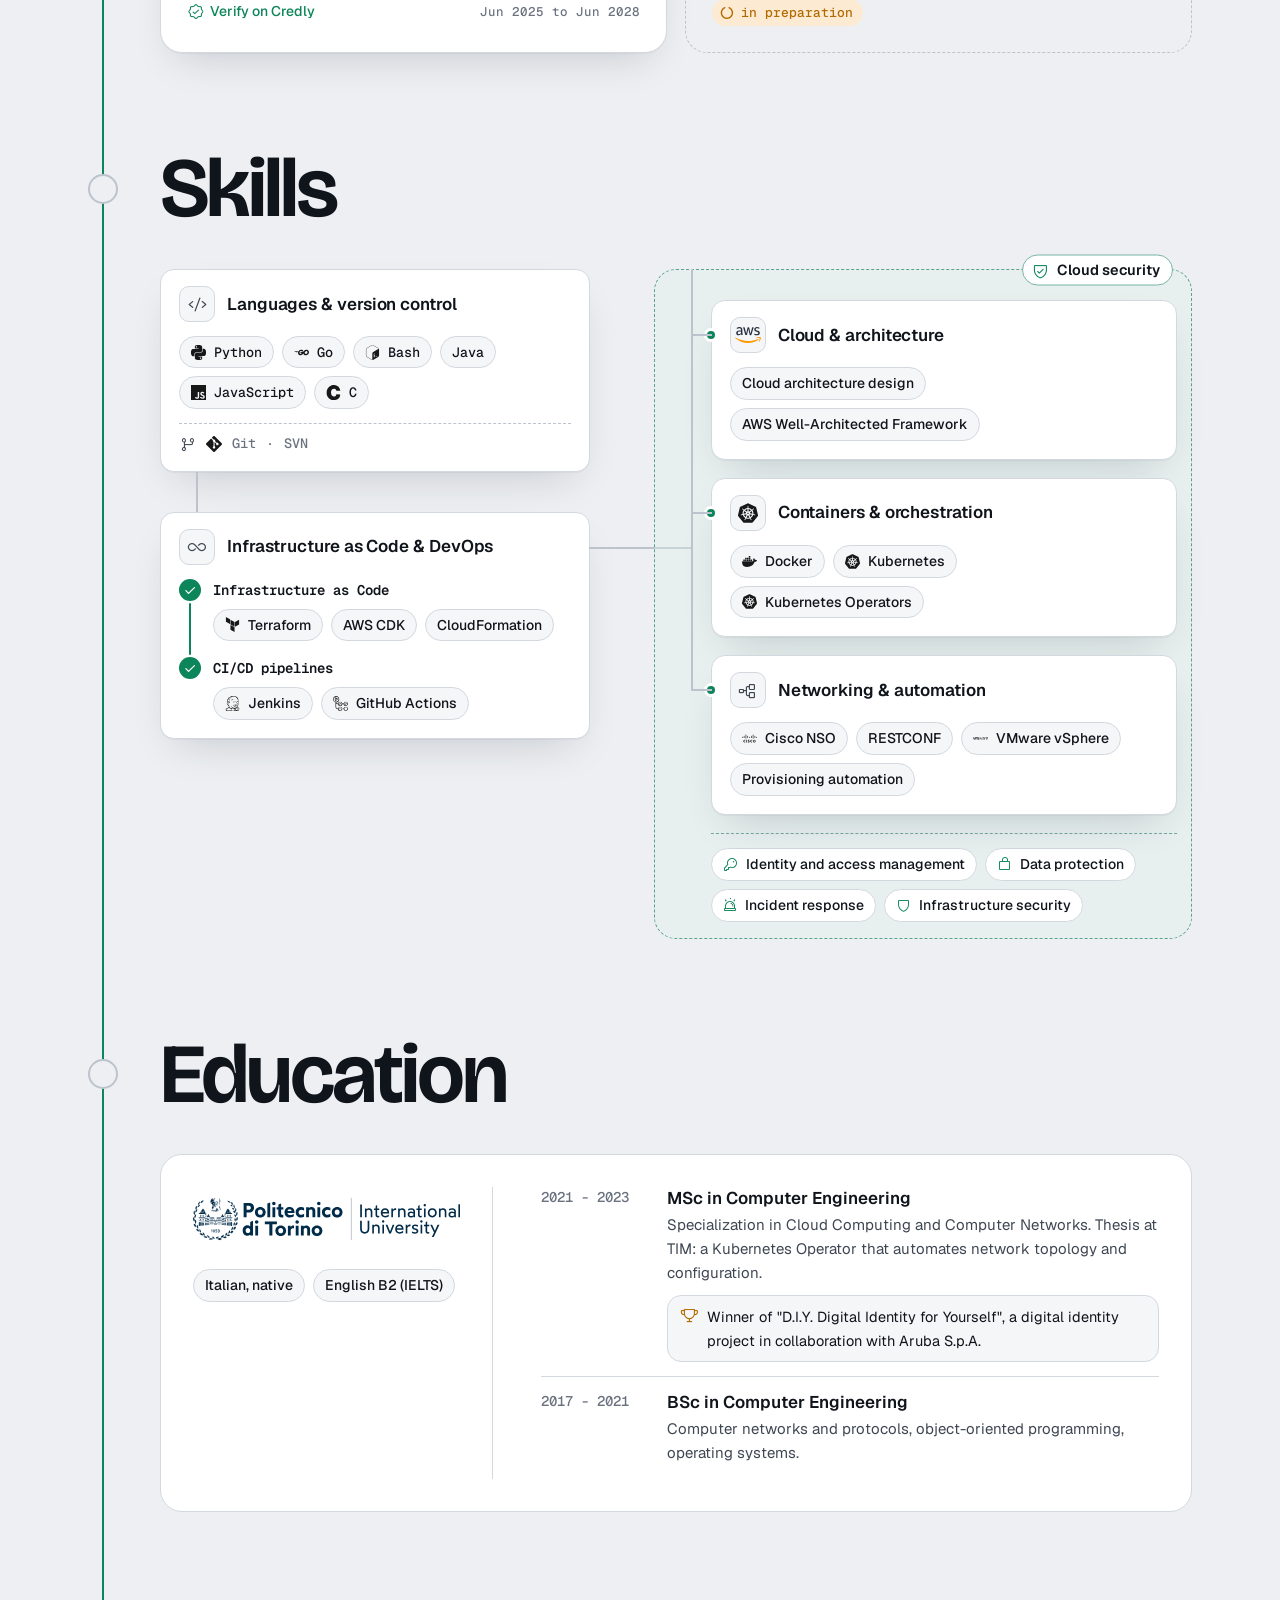
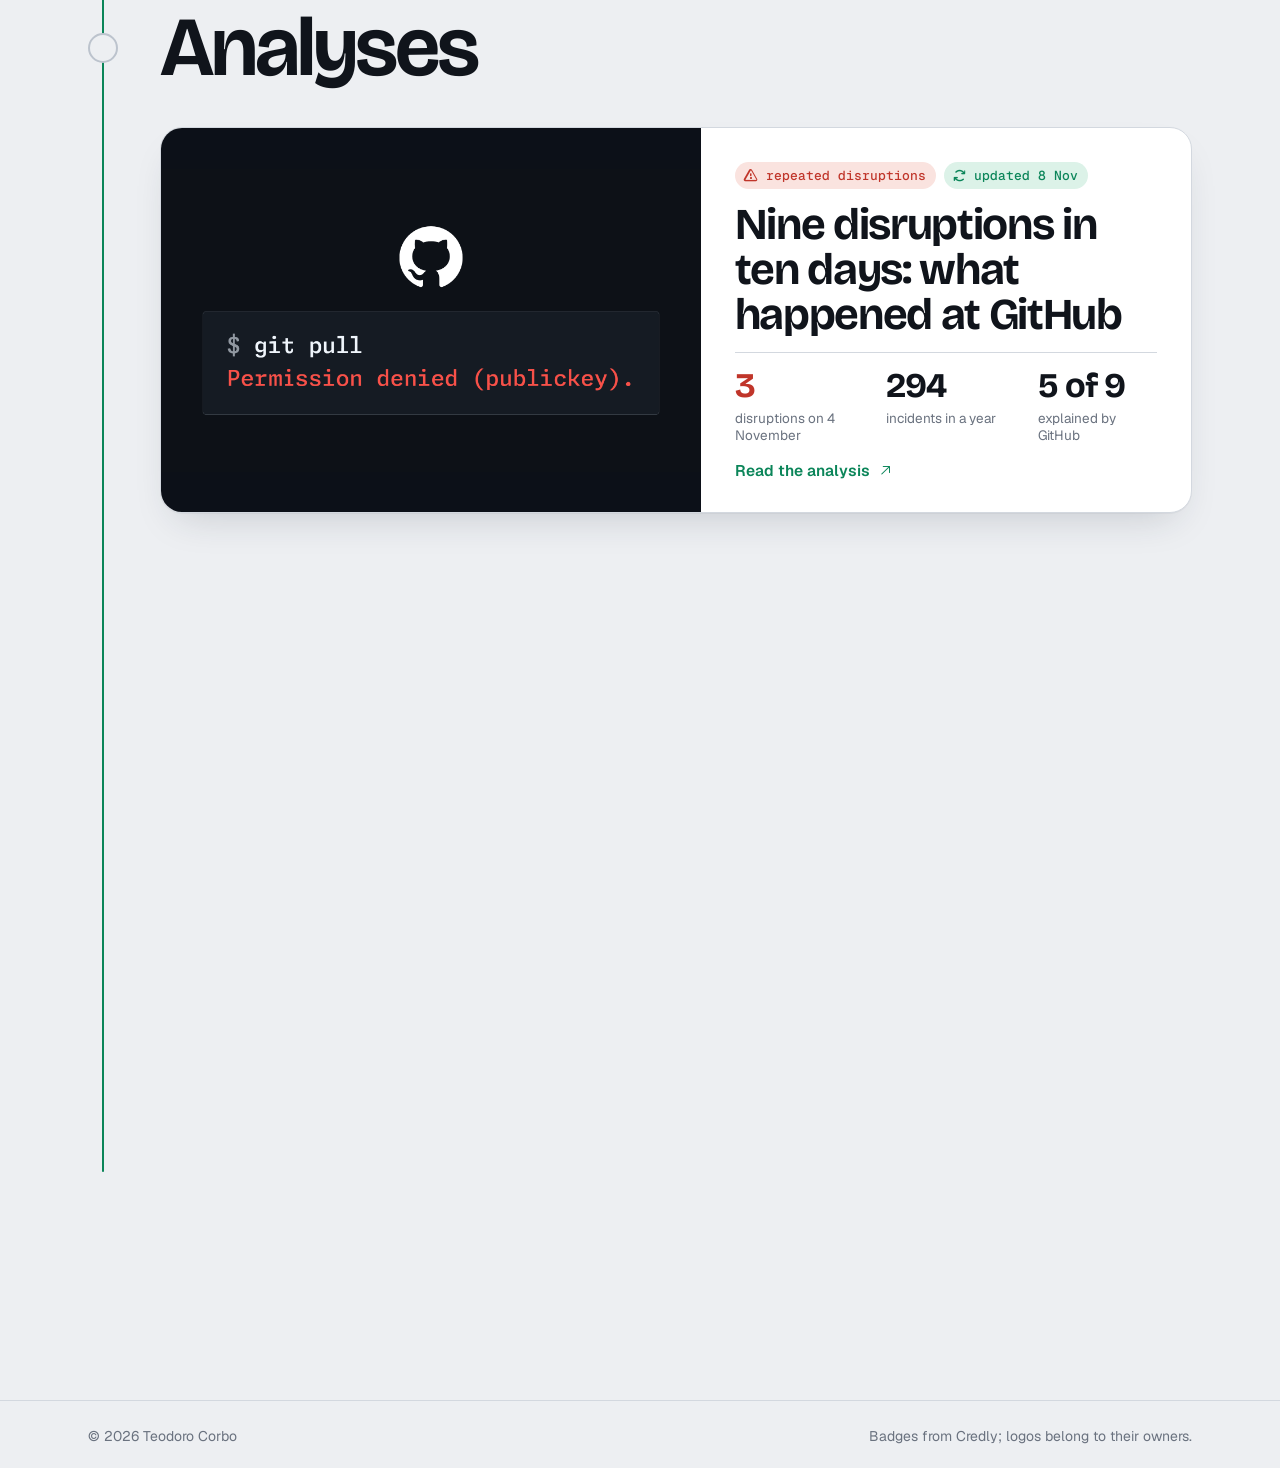
==== commit 48eba8c3: "Sito costruito dal progetto (a13a6e6)" ====
--- a/en/index.html
+++ b/en/index.html
@@ -1,4 +1,4 @@
 <!DOCTYPE html><html lang="en"><head><meta charset="utf-8"><meta name="viewport" content="width=device-width, initial-scale=1"><script>
       /* tema prima del primo disegno: scelta salvata, altrimenti il sistema, altrimenti chiaro (design/GUIDA.md) */
       (() => { let t = null; try { t = localStorage.getItem('tema'); } catch (_) {} document.documentElement.dataset.theme = t || (matchMedia('(prefers-color-scheme: dark)').matches ? 'dark' : 'light'); document.documentElement.classList.add('js'); })();
-    </script><title>Teodoro Corbo · AWS Solutions Architect</title><meta name="description" content="Teodoro Corbo, AWS Solutions Architect at Storm Reply. My profile, CV and analyses of security and technology."><link rel="canonical" href="https://teodoro98.github.io/en/"><link rel="icon" type="image/svg+xml" href="/favicon.svg"><link rel="stylesheet" href="/icone/icone.css"><link rel="alternate" hreflang="it" href="https://teodoro98.github.io/"><link rel="alternate" hreflang="en" href="https://teodoro98.github.io/en/"><link rel="alternate" hreflang="x-default" href="https://teodoro98.github.io/"><meta property="og:site_name" content="Teodoro Corbo"><meta property="og:type" content="website"><meta property="og:title" content="Teodoro Corbo · AWS Solutions Architect"><meta property="og:description" content="Teodoro Corbo, AWS Solutions Architect at Storm Reply. My profile, CV and analyses of security and technology."><meta property="og:url" content="https://teodoro98.github.io/en/"><meta property="og:image" content="https://teodoro98.github.io/og-default.png"><meta property="og:image:width" content="1200"><meta property="og:image:height" content="630"><meta property="og:locale" content="en_GB"><meta property="og:locale:alternate" content="it_IT"><meta name="twitter:card" content="summary_large_image"><meta name="twitter:title" content="Teodoro Corbo · AWS Solutions Architect"><meta name="twitter:description" content="Teodoro Corbo, AWS Solutions Architect at Storm Reply. My profile, CV and analyses of security and technology."><meta name="twitter:image" content="https://teodoro98.github.io/og-default.png"><script defer src="https://cloud.umami.is/script.js" data-website-id="cc975674-ebe2-4d16-a97f-52bf9abba8f4" data-domains="teodoro98.github.io"></script><link rel="stylesheet" href="/_astro/Base.ZERoJILn.css"><link rel="stylesheet" href="/_astro/HomePage.C2cMYmlE.css"></head><body><div class="fondo" aria-hidden="true"><div class="f-grafo"></div></div><a class="skip" href="#main">Skip to content</a><nav class="nav" aria-label="Main"><div class="wrap"><a class="marchio" href="/en/"><span class="mk">TC</span><span class="nm">Teodoro Corbo</span></a><ol class="tappe"><li><a href="#esperienze"><span class="st"><i class="ph-bold ph-check"></i></span><b>Experience</b></a></li><li><a href="#certificazioni"><span class="st"><i class="ph-bold ph-check"></i></span><b>Certifications</b></a></li><li><a href="#competenze"><span class="st"><i class="ph-bold ph-check"></i></span><b>Skills</b></a></li><li><a href="#formazione"><span class="st"><i class="ph-bold ph-check"></i></span><b>Education</b></a></li><li><a href="#analisi"><span class="st"><i class="ph-bold ph-check"></i></span><b>Analyses</b></a></li><li><a href="#contatti"><span class="st"><i class="ph-bold ph-check"></i></span><b>Contact</b></a></li></ol><div class="tappe-tel" aria-hidden="true"><div class="pp"><i></i><i></i><i></i><i></i><i></i><i></i></div><span data-inizio="start" data-fine="all checks passed">start</span></div><div class="attrezzi"><button class="tema" type="button" aria-pressed="false" aria-label="Dark theme"><i class="ph ph-sun"></i><i class="ph ph-moon"></i></button><nav class="lingua" aria-label="Language"><a href="/" hreflang="it" lang="it" aria-label="Italiano">it</a><a href="/en/" hreflang="en" aria-current="page">en</a></nav></div></div></nav><main id="main"><header class="hero"><div class="wrap hero-in"><div class="hero-testo"><p class="ruolo"><span>AWS Solutions Architect at</span><span class="azienda"><img class="sc-c" src="/loghi/storm-reply.svg" alt="Storm Reply"><img class="sc-s" src="/loghi/storm-reply-footer.svg" alt="Storm Reply"></span></p><h1><span class="r1">Teodoro</span><br><span class="r2">Corbo</span></h1><p class="frase">I design secure, scalable and automated cloud architectures.</p><div class="azioni"><a class="btn primo" href="mailto:teodorocorbo98@gmail.com"><i class="ph ph-envelope-simple"></i><span>Email me</span></a><a class="btn secondo" href="https://www.linkedin.com/in/teodoro-corbo" rel="me noopener"><i class="ph ph-linkedin-logo"></i>LinkedIn</a></div><ul class="badge-hero" aria-label="Certifications"><li><a href="https://www.credly.com/badges/a552873f-6e5c-4658-9d5a-782ae7083cc0/public_url" aria-label="AWS Certified Solutions Architect – Associate: verify on Credly"><img src="/loghi/badge-aws-saa.png" alt="" width="62" height="62"><i class="ph-bold ph-check"></i></a></li><li><a href="https://www.credly.com/badges/55efd7b3-0922-42ea-937e-402697465710/public_url" aria-label="Certified Kubernetes Administrator (CKA): verify on Credly"><img src="/loghi/badge-cka.png" alt="" width="62" height="62"><i class="ph-bold ph-check"></i></a></li><li><a href="https://www.credly.com/badges/48fe5dd9-8444-46ad-acf0-9d06f2da65fe/public_url" aria-label="AWS Certified Security – Specialty: verify on Credly"><img src="/loghi/badge-aws-security.png" alt="" width="62" height="62"><i class="ph-bold ph-check"></i></a></li><li class="dicitura"><b>Cloud architecture, security, Kubernetes</b></li></ul></div><div class="scena"><div class="alone" aria-hidden="true"><i></i></div><div class="sogg"><img src="/c/profilo/foto.webp" alt="Teodoro Corbo" width="1100" height="2051" fetchpriority="high"></div></div></div></header><div class="corso"><div class="tronco" aria-hidden="true"></div><section class="sez" id="esperienze"><div class="wrap"><div class="sez-in"><div class="testa-sez"><h2 data-r><span class="nodo"><i class="ph-bold ph-check"></i></span><span>Experience</span></h2></div><div class="gantt" style="--mesi:54;--gen:6" data-r role="img" aria-label="Experience over time: Internship and thesis at TIM from October 2022 to July 2023; Cloud Network Expert at TIM from September 2023 to August 2024; AWS Solutions Architect at Storm Reply from September 2024, ongoing."><div class="asse" aria-hidden="true"><span style="--x:11.11">2023</span><span style="--x:33.33">2024</span><span style="--x:55.56">2025</span><span style="--x:77.78">2026</span></div><div class="righe"><div class="oggi" style="--x:96.79"><b>today</b></div><div class="lavoro" style="--l:5.56;--w:18.52;--k:0"><div class="et"><img class="sc-c" src="/loghi/tim-blu.svg" alt="TIM"><img class="sc-s" src="/loghi/tim-logo.svg" alt="TIM"><b>Internship and thesis</b><span class="dur">10 months</span></div><div class="traccia"><i class="tratto"></i></div></div><div class="lavoro" style="--l:25.93;--w:22.22;--k:1"><div class="et"><img class="sc-c" src="/loghi/tim-blu.svg" alt="TIM"><img class="sc-s" src="/loghi/tim-logo.svg" alt="TIM"><b>Cloud Network Expert</b><span class="dur">1 year</span></div><div class="traccia"><i class="tratto"></i></div></div><div class="lavoro run" style="--l:48.15;--w:48.64;--k:2"><div class="et"><img class="sc-c" src="/loghi/storm-reply.svg" alt="Storm Reply"><img class="sc-s" src="/loghi/storm-reply-footer.svg" alt="Storm Reply"><b>AWS Solutions Architect</b><span class="dur">2 years 2 months, ongoing</span></div><div class="traccia"><i class="tratto"></i></div></div></div></div><ol class="rilasci" reversed><li class="rilascio head" data-r><div class="su"><img class="sc-c" src="/loghi/storm-reply.svg" alt="Storm Reply"><img class="sc-s" src="/loghi/storm-reply-footer.svg" alt="Storm Reply"><span class="stato run"><i class="ph-bold ph-circle-notch"></i><span>ongoing</span></span></div><div class="titolo"><h3>AWS Solutions Architect</h3><p class="quando">Sep 2024 to today</p></div><ul class="chip"><li>End-to-end AWS architectures</li><li><img class="si" src="/loghi/si/terraform.svg" alt="">Infrastructure as Code</li><li><img class="si" src="/loghi/si/githubactions.svg" alt="">CI/CD</li><li>Well-Architected</li><li>Team management</li></ul><details class="sempre-aperto"><summary><span>What I do</span><i class="ph ph-caret-down"></i></summary><ul><li>I propose scalable, automated AWS solutions to clients, starting from their business and technical requirements.</li><li>I manage the project team, alongside the technical work.</li><li>I design end-to-end AWS architectures for complex projects, with a focus on scalability, security and cost.</li><li>I define and implement Infrastructure as Code with modern automation practices.</li><li>I design and maintain CI/CD pipelines for continuous delivery and infrastructure lifecycle management.</li><li>I apply the AWS Well-Architected principles: security, reliability, performance efficiency, cost optimization.</li><li>I work with developers and client stakeholders to drive architectural decisions and their adoption.</li></ul></details></li><li class="rilascio" data-r><div class="su"><img class="sc-c" src="/loghi/tim-blu.svg" alt="TIM"><img class="sc-s" src="/loghi/tim-logo.svg" alt="TIM"><span class="stato ok"><i class="ph-bold ph-check"></i><span>completed</span></span></div><div class="titolo"><h3>Cloud Network Expert</h3><p class="quando">Sep 2023 to Aug 2024</p></div><ul class="chip"><li><img class="si" src="/loghi/si/linuxfoundation.svg" alt="">Sylva, Linux Foundation</li><li>Telco cloud stack</li><li><img class="si" src="/loghi/si/kubernetes.svg" alt="">Kubernetes</li><li><img class="si" src="/loghi/si/vmware.svg" alt="">vSphere</li></ul><details><summary><span>What I did</span><i class="ph ph-caret-down"></i></summary><ul><li>Contributed to the architecture of a unified Telco Cloud Stack within Sylva, the Linux Foundation&#39;s open-source project.</li><li>Designed and supported CI/CD pipelines for on-premise cloud environments.</li><li>Worked on Kubernetes-based platforms and VMware vSphere infrastructure.</li><li>Automated infrastructure provisioning and deployments.</li></ul></details></li><li class="rilascio" data-r style="--d:1"><div class="su"><img class="sc-c" src="/loghi/tim-blu.svg" alt="TIM"><img class="sc-s" src="/loghi/tim-logo.svg" alt="TIM"><span class="stato ok"><i class="ph-bold ph-check"></i><span>completed</span></span></div><div class="titolo"><h3>Internship and thesis</h3><p class="quando">Oct 2022 to Jul 2023</p></div><ul class="chip"><li><img class="si" src="/loghi/si/kubernetes.svg" alt="">Kubernetes Operator</li><li><img class="si" src="/loghi/si/go.svg" alt="">Go</li><li>RESTCONF</li><li><img class="si" src="/loghi/si/cisco.svg" alt="">Cisco NSO</li></ul><details><summary><span>What I did</span><i class="ph ph-caret-down"></i></summary><ul><li>Designed and developed a Kubernetes Operator for automated network topology and configuration management.</li><li>Built cloud-native automation in Go with RESTCONF APIs.</li><li>Integrated Cisco NSO for network orchestration.</li><li>Applied DevOps principles to network automation and infrastructure management.</li></ul></details></li></ol></div></div></section><section class="sez" id="certificazioni"><div class="wrap"><div class="sez-in"><div class="testa-sez"><h2 data-r><span class="nodo"><i class="ph-bold ph-check"></i></span><span>Certifications</span></h2></div><div class="prove" data-r><div class="riass"><span class="stato ok"><i class="ph-bold ph-check"></i><span>3 passed</span></span><span class="stato run"><i class="ph-bold ph-circle-notch"></i><span>1 in preparation</span></span></div><article class="cert" style="--k:0"><a class="anello" href="https://www.credly.com/badges/a552873f-6e5c-4658-9d5a-782ae7083cc0/public_url" aria-label="AWS Certified Solutions Architect – Associate: verify on Credly"><img src="/loghi/badge-aws-saa.png" alt><svg viewBox="0 0 96 96" aria-hidden="true"><circle class="fondo-a" cx="48" cy="48" r="44"></circle><g class="sg"><circle class="seg" cx="48" cy="48" r="44" pathLength="100" style="--i:0" stroke-dasharray="21.80 78.20" stroke-dashoffset="-1.60"></circle></g><g class="sg"><circle class="seg" cx="48" cy="48" r="44" pathLength="100" style="--i:1" stroke-dasharray="21.80 78.20" stroke-dashoffset="-26.60"></circle></g><g class="sg"><circle class="seg" cx="48" cy="48" r="44" pathLength="100" style="--i:2" stroke-dasharray="21.80 78.20" stroke-dashoffset="-51.60"></circle></g><g class="sg"><circle class="seg" cx="48" cy="48" r="44" pathLength="100" style="--i:3" stroke-dasharray="21.80 78.20" stroke-dashoffset="-76.60"></circle></g></svg></a><div><h3>Solutions Architect<span>Associate</span></h3><div class="ente"><img class="sc-c" src="/loghi/aws-color.svg" alt="Amazon Web Services"><img class="sc-s" src="/loghi/aws-white@2x.png" alt="Amazon Web Services"></div></div><div class="cosa"><p>Skills verified by the exam</p><ul class="comp"><li style="--i:0"><i class="ph-bold ph-check"></i><span>Secure architectures</span></li><li style="--i:1"><i class="ph-bold ph-check"></i><span>Resilient architectures</span></li><li style="--i:2"><i class="ph-bold ph-check"></i><span>High-performing architectures</span></li><li style="--i:3"><i class="ph-bold ph-check"></i><span>Cost-optimized architectures</span></li></ul></div><div class="fine"><a class="verifica" href="https://www.credly.com/badges/a552873f-6e5c-4658-9d5a-782ae7083cc0/public_url"><i class="ph ph-seal-check"></i><span>Verify on Credly</span></a><small>Jul 2026 to Jul 2029</small></div></article><article class="cert" style="--k:1"><a class="anello" href="https://www.credly.com/badges/55efd7b3-0922-42ea-937e-402697465710/public_url" aria-label="Certified Kubernetes Administrator (CKA): verify on Credly"><img src="/loghi/badge-cka.png" alt><svg viewBox="0 0 96 96" aria-hidden="true"><circle class="fondo-a" cx="48" cy="48" r="44"></circle><g class="sg"><circle class="seg" cx="48" cy="48" r="44" pathLength="100" style="--i:0" stroke-dasharray="16.80 83.20" stroke-dashoffset="-1.60"></circle></g><g class="sg"><circle class="seg" cx="48" cy="48" r="44" pathLength="100" style="--i:1" stroke-dasharray="16.80 83.20" stroke-dashoffset="-21.60"></circle></g><g class="sg"><circle class="seg" cx="48" cy="48" r="44" pathLength="100" style="--i:2" stroke-dasharray="16.80 83.20" stroke-dashoffset="-41.60"></circle></g><g class="sg"><circle class="seg" cx="48" cy="48" r="44" pathLength="100" style="--i:3" stroke-dasharray="16.80 83.20" stroke-dashoffset="-61.60"></circle></g><g class="sg"><circle class="seg" cx="48" cy="48" r="44" pathLength="100" style="--i:4" stroke-dasharray="16.80 83.20" stroke-dashoffset="-81.60"></circle></g></svg></a><div><h3>Kubernetes Administrator<span>CKA</span></h3><div class="ente"><img class="sc-c nero" src="/loghi/lf-white.svg" alt="The Linux Foundation"><img class="sc-s" src="/loghi/lf-white.svg" alt="The Linux Foundation"><img class="sc-c" src="/loghi/cncf-color.svg" alt="Cloud Native Computing Foundation"><img class="sc-s" src="/loghi/cncf-white.svg" alt="Cloud Native Computing Foundation"></div></div><div class="cosa"><p>Skills verified by the exam</p><ul class="comp"><li style="--i:0"><i class="ph-bold ph-check"></i><span>Cluster architecture, installation and configuration</span></li><li style="--i:1"><i class="ph-bold ph-check"></i><span>Workloads and scheduling</span></li><li style="--i:2"><i class="ph-bold ph-check"></i><span>Services and networking</span></li><li style="--i:3"><i class="ph-bold ph-check"></i><span>Storage</span></li><li style="--i:4"><i class="ph-bold ph-check"></i><span>Troubleshooting</span></li></ul></div><div class="fine"><a class="verifica" href="https://www.credly.com/badges/55efd7b3-0922-42ea-937e-402697465710/public_url"><i class="ph ph-seal-check"></i><span>Verify on Credly</span></a><small>Jan 2026 to Jan 2028</small></div></article><article class="cert" style="--k:2"><a class="anello" href="https://www.credly.com/badges/48fe5dd9-8444-46ad-acf0-9d06f2da65fe/public_url" aria-label="AWS Certified Security – Specialty: verify on Credly"><img src="/loghi/badge-aws-security.png" alt><svg viewBox="0 0 96 96" aria-hidden="true"><circle class="fondo-a" cx="48" cy="48" r="44"></circle><g class="sg"><circle class="seg" cx="48" cy="48" r="44" pathLength="100" style="--i:0" stroke-dasharray="16.80 83.20" stroke-dashoffset="-1.60"></circle></g><g class="sg"><circle class="seg" cx="48" cy="48" r="44" pathLength="100" style="--i:1" stroke-dasharray="16.80 83.20" stroke-dashoffset="-21.60"></circle></g><g class="sg"><circle class="seg" cx="48" cy="48" r="44" pathLength="100" style="--i:2" stroke-dasharray="16.80 83.20" stroke-dashoffset="-41.60"></circle></g><g class="sg"><circle class="seg" cx="48" cy="48" r="44" pathLength="100" style="--i:3" stroke-dasharray="16.80 83.20" stroke-dashoffset="-61.60"></circle></g><g class="sg"><circle class="seg" cx="48" cy="48" r="44" pathLength="100" style="--i:4" stroke-dasharray="16.80 83.20" stroke-dashoffset="-81.60"></circle></g></svg></a><div><h3>Security<span>Specialty</span></h3><div class="ente"><img class="sc-c" src="/loghi/aws-color.svg" alt="Amazon Web Services"><img class="sc-s" src="/loghi/aws-white@2x.png" alt="Amazon Web Services"></div></div><div class="cosa"><p>Skills verified by the exam</p><ul class="comp"><li style="--i:0"><i class="ph-bold ph-check"></i><span>Monitoring, detection and incident response</span></li><li style="--i:1"><i class="ph-bold ph-check"></i><span>Infrastructure security</span></li><li style="--i:2"><i class="ph-bold ph-check"></i><span>Identity and access management</span></li><li style="--i:3"><i class="ph-bold ph-check"></i><span>Data protection</span></li><li style="--i:4"><i class="ph-bold ph-check"></i><span>Security governance</span></li></ul></div><div class="fine"><a class="verifica" href="https://www.credly.com/badges/48fe5dd9-8444-46ad-acf0-9d06f2da65fe/public_url"><i class="ph ph-seal-check"></i><span>Verify on Credly</span></a><small>Jun 2025 to Jun 2028</small></div></article><article class="cert attesa" style="--k:3"><div class="anello"><img src="/loghi/badge-aws-sap.png" alt="AWS Certified Solutions Architect – Professional, in preparation"><svg viewBox="0 0 96 96" aria-hidden="true"><circle class="fondo-a" cx="48" cy="48" r="44"></circle><g class="sg"><circle class="seg" cx="48" cy="48" r="44" pathLength="100" style="--i:0" stroke-dasharray="21.80 78.20" stroke-dashoffset="-1.60"></circle></g><g class="sg"><circle class="seg" cx="48" cy="48" r="44" pathLength="100" style="--i:1" stroke-dasharray="21.80 78.20" stroke-dashoffset="-26.60"></circle></g><g class="sg"><circle class="seg" cx="48" cy="48" r="44" pathLength="100" style="--i:2" stroke-dasharray="21.80 78.20" stroke-dashoffset="-51.60"></circle></g><g class="sg"><circle class="seg" cx="48" cy="48" r="44" pathLength="100" style="--i:3" stroke-dasharray="21.80 78.20" stroke-dashoffset="-76.60"></circle></g></svg></div><div><h3>Solutions Architect<span>Professional</span></h3><div class="ente"><img class="sc-c" src="/loghi/aws-color.svg" alt="Amazon Web Services"><img class="sc-s" src="/loghi/aws-white@2x.png" alt="Amazon Web Services"></div></div><div class="cosa"><p>What the exam will verify</p><ul class="comp"><li style="--i:0"><i></i><span>Solutions for organizational complexity</span></li><li style="--i:1"><i></i><span>Design for new solutions</span></li><li style="--i:2"><i></i><span>Continuous improvement of existing solutions</span></li><li style="--i:3"><i></i><span>Workload migration and modernization</span></li></ul></div><div class="fine"><span class="stato run"><i class="ph-bold ph-circle-notch"></i><span>in preparation</span></span></div></article></div></div></div></section><section class="sez" id="competenze"><div class="wrap"><div class="sez-in"><div class="testa-sez"><h2 data-r><span class="nodo"><i class="ph-bold ph-check"></i></span><span>Skills</span></h2></div><div class="arch" data-r role="group" aria-label="Skills drawn as an architecture: code enters the pipeline, the pipeline releases into the environments, security is the perimeter around all of them"><div class="arch-sx"><article class="blocco codice" style="--k:0"><header><span class="ic"><i class="ph ph-code"></i></span><h3>Languages &amp; version control</h3></header><ul class="chip"><li><img class="si" src="/loghi/si/python.svg" alt="">Python</li><li><img class="si" src="/loghi/si/go.svg" alt="">Go</li><li><img class="si" src="/loghi/si/gnubash.svg" alt="">Bash</li><li>Java</li><li><img class="si" src="/loghi/si/javascript.svg" alt="">JavaScript</li><li><img class="si" src="/loghi/si/c.svg" alt="">C</li></ul><div class="repo"><i class="ph ph-git-branch"></i><img class="si" src="/loghi/si/git.svg" alt="">Git<span aria-hidden="true">·</span>SVN</div></article><div class="filo v" style="--k:1" aria-hidden="true"><i class="pk"></i></div><article class="blocco pipe" style="--k:2"><header><span class="ic"><i class="ph ph-infinity"></i></span><h3>Infrastructure as Code &amp; DevOps</h3></header><ol class="fasi"><li><span class="st"><i class="ph-bold ph-check"></i></span><b>Infrastructure as Code</b><ul class="chip"><li><img class="si" src="/loghi/si/terraform.svg" alt="">Terraform</li><li>AWS CDK</li><li>CloudFormation</li></ul></li><li><span class="st"><i class="ph-bold ph-check"></i></span><b>CI/CD pipelines</b><ul class="chip"><li><img class="si" src="/loghi/si/jenkins.svg" alt="">Jenkins</li><li><img class="si" src="/loghi/si/githubactions.svg" alt="">GitHub Actions</li></ul></li></ol><div class="filo uscita" style="--k:3" aria-hidden="true"><i class="pk" style="animation-delay:-1.2s"></i></div></article></div><div class="perimetro"><h3 class="nome"><i class="ph ph-shield-check"></i><span>Cloud security</span></h3><div class="ambienti"><article class="blocco amb" style="--k:4"><header><span class="ic"><img class="aws sc-c" src="/loghi/aws-color.svg" alt="AWS"><img class="aws sc-s" src="/loghi/aws-white@2x.png" alt="AWS"></span><h3>Cloud &amp; architecture</h3></header><ul class="chip"><li>Cloud architecture design</li><li>AWS Well-Architected Framework</li></ul></article><article class="blocco amb" style="--k:5"><header><span class="ic"><img class="si" src="/loghi/si/kubernetes.svg" alt=""></span><h3>Containers &amp; orchestration</h3></header><ul class="chip"><li><img class="si" src="/loghi/si/docker.svg" alt="">Docker</li><li><img class="si" src="/loghi/si/kubernetes.svg" alt="">Kubernetes</li><li><img class="si" src="/loghi/si/kubernetes.svg" alt="">Kubernetes Operators</li></ul></article><article class="blocco amb" style="--k:6"><header><span class="ic"><i class="ph ph-tree-structure"></i></span><h3>Networking &amp; automation</h3></header><ul class="chip"><li><img class="si" src="/loghi/si/cisco.svg" alt="">Cisco NSO</li><li>RESTCONF</li><li><img class="si" src="/loghi/si/vmware.svg" alt="">VMware vSphere</li><li>Provisioning automation</li></ul></article></div><div class="controlli" style="--k:7"><ul class="chip"><li><i class="ph ph-key"></i><span>Identity and access management</span></li><li><i class="ph ph-lock-simple"></i><span>Data protection</span></li><li><i class="ph ph-siren"></i><span>Incident response</span></li><li><i class="ph ph-shield"></i><span>Infrastructure security</span></li></ul></div></div></div></div></div></section><section class="sez" id="formazione"><div class="wrap"><div class="sez-in"><div class="testa-sez"><h2 data-r><span class="nodo"><i class="ph-bold ph-check"></i></span><span>Education</span></h2></div><div class="formazione" data-r><div class="ateneo"><img class="logo-mono" src="/loghi/polito-mobile.svg" alt="Politecnico di Torino"><div class="lingue"><ul class="chip"><li>Italian, native</li><li>English B2 (IELTS)</li></ul></div></div><ul class="lauree"><li><span class="anni">2021 - 2023</span><div><b>MSc in Computer Engineering</b><p>Specialization in Cloud Computing and Computer Networks. Thesis at TIM: a Kubernetes Operator that automates network topology and configuration.</p><span class="premio"><i class="ph ph-trophy"></i><span>Winner of &quot;D.I.Y. Digital Identity for Yourself&quot;, a digital identity project in collaboration with Aruba S.p.A.</span></span></div></li><li><span class="anni">2017 - 2021</span><div><b>BSc in Computer Engineering</b><p>Computer networks and protocols, object-oriented programming, operating systems.</p></div></li></ul></div></div></div></section><section class="sez" id="analisi"><div class="wrap"><div class="sez-in"><div class="testa-sez"><h2 data-r><span class="nodo"><i class="ph-bold ph-check"></i></span><span>Analyses</span></h2></div><div class="rapporti"><a class="rapporto" href="/en/analysis/github-2026-11/" data-r><div class="vis"><img src="/c/github-2026-11/cover.png" alt="The GitHub logo above a terminal: the command “$ git pull” gets the reply “Permission denied (publickey).”" loading="lazy"></div><div class="corpo"><div class="stati"><span class="stato fail"><i class="ph-bold ph-warning"></i><span>repeated disruptions</span></span><span class="stato ok"><i class="ph-bold ph-arrows-clockwise"></i><span>updated 8 Nov</span></span></div><h3>Nine disruptions in ten days: what happened at GitHub</h3><div class="cifre"><div><b class="rosso">3</b><span>disruptions on 4 November</span></div><div><b>294</b><span>incidents in a year</span></div><div><b>5 of 9</b><span>explained by GitHub</span></div></div><span class="vai"><span>Read the analysis</span><i class="ph ph-arrow-up-right"></i></span></div></a><a class="rapporto" href="/en/analysis/binance-hack/" data-r><div class="vis"><img src="/c/binance-hack/slide-prelievi-it.png" alt="What left Binance's hot wallets, chain by chain (slide from the Italian deck)" loading="lazy"></div><div class="corpo"><div class="stati"><span class="stato fail"><i class="ph-bold ph-warning"></i><span>critical incident</span></span><span class="stato ok"><i class="ph-bold ph-arrows-clockwise"></i><span>updated 2 Nov</span></span></div><h3>The biggest crypto heist in history: the Binance hack</h3><div class="cifre"><div><b class="rosso">$6.3 billion</b><span>stolen in one evening</span></div><div><b>15 min</b><span>to take $4.9 billion of it</span></div><div><b>50</b><span>signatures prepared to use just one</span></div></div><span class="vai"><span>Read the analysis</span><i class="ph ph-arrow-up-right"></i></span></div></a></div></div></div></section><section class="sez contatti" id="contatti"><div class="wrap"><div class="sez-in"><div class="testa-sez"><h2 data-r><span class="nodo"><i class="ph-bold ph-check"></i></span><span>Let&#39;s talk.</span></h2></div><a class="email" href="mailto:teodorocorbo98@gmail.com" data-r>teodorocorbo98@gmail.com</a><div class="azioni" data-r style="--d:1"><a class="btn secondo" href="https://www.linkedin.com/in/teodoro-corbo" rel="me noopener"><i class="ph ph-linkedin-logo"></i>LinkedIn</a><span class="dove"><i class="ph ph-map-pin"></i><span>Turin, Italy</span></span></div></div></div></section></div></main><footer class="piede"><div class="wrap"><span>© 2026 Teodoro Corbo</span><span>Badges from Credly; logos belong to their owners.</span></div></footer><script type="module" src="/_astro/Base.astro_astro_type_script_index_0_lang.DtKjPNzE.js"></script></body></html>+    </script><title>Teodoro Corbo · AWS Solutions Architect</title><meta name="description" content="Teodoro Corbo, AWS Solutions Architect at Storm Reply. My profile, CV and analyses of security and technology."><link rel="canonical" href="https://teodoro98.github.io/en/"><link rel="icon" type="image/svg+xml" href="/favicon.svg"><link rel="stylesheet" href="/icone/icone.css"><link rel="alternate" hreflang="it" href="https://teodoro98.github.io/"><link rel="alternate" hreflang="en" href="https://teodoro98.github.io/en/"><link rel="alternate" hreflang="x-default" href="https://teodoro98.github.io/"><meta property="og:site_name" content="Teodoro Corbo"><meta property="og:type" content="website"><meta property="og:title" content="Teodoro Corbo · AWS Solutions Architect"><meta property="og:description" content="Teodoro Corbo, AWS Solutions Architect at Storm Reply. My profile, CV and analyses of security and technology."><meta property="og:url" content="https://teodoro98.github.io/en/"><meta property="og:image" content="https://teodoro98.github.io/og-default.png"><meta property="og:image:width" content="1200"><meta property="og:image:height" content="630"><meta property="og:locale" content="en_GB"><meta property="og:locale:alternate" content="it_IT"><meta name="twitter:card" content="summary_large_image"><meta name="twitter:title" content="Teodoro Corbo · AWS Solutions Architect"><meta name="twitter:description" content="Teodoro Corbo, AWS Solutions Architect at Storm Reply. My profile, CV and analyses of security and technology."><meta name="twitter:image" content="https://teodoro98.github.io/og-default.png"><script defer src="https://cloud.umami.is/script.js" data-website-id="cc975674-ebe2-4d16-a97f-52bf9abba8f4" data-domains="teodoro98.github.io"></script><link rel="stylesheet" href="/_astro/Base.ZERoJILn.css"><link rel="stylesheet" href="/_astro/HomePage.C2cMYmlE.css"></head><body><div class="fondo" aria-hidden="true"><div class="f-grafo"></div></div><a class="skip" href="#main">Skip to content</a><nav class="nav" aria-label="Main"><div class="wrap"><a class="marchio" href="/en/"><span class="mk">TC</span><span class="nm">Teodoro Corbo</span></a><ol class="tappe"><li><a href="#esperienze"><span class="st"><i class="ph-bold ph-check"></i></span><b>Experience</b></a></li><li><a href="#certificazioni"><span class="st"><i class="ph-bold ph-check"></i></span><b>Certifications</b></a></li><li><a href="#competenze"><span class="st"><i class="ph-bold ph-check"></i></span><b>Skills</b></a></li><li><a href="#formazione"><span class="st"><i class="ph-bold ph-check"></i></span><b>Education</b></a></li><li><a href="#analisi"><span class="st"><i class="ph-bold ph-check"></i></span><b>Analyses</b></a></li><li><a href="#contatti"><span class="st"><i class="ph-bold ph-check"></i></span><b>Contact</b></a></li></ol><div class="tappe-tel" aria-hidden="true"><div class="pp"><i></i><i></i><i></i><i></i><i></i><i></i></div><span data-inizio="start" data-fine="all checks passed">start</span></div><div class="attrezzi"><button class="tema" type="button" aria-pressed="false" aria-label="Dark theme"><i class="ph ph-sun"></i><i class="ph ph-moon"></i></button><nav class="lingua" aria-label="Language"><a href="/" hreflang="it" lang="it" aria-label="Italiano">it</a><a href="/en/" hreflang="en" aria-current="page">en</a></nav></div></div></nav><main id="main"><header class="hero"><div class="wrap hero-in"><div class="hero-testo"><p class="ruolo"><span>AWS Solutions Architect at</span><span class="azienda"><img class="sc-c" src="/loghi/storm-reply.svg" alt="Storm Reply"><img class="sc-s" src="/loghi/storm-reply-footer.svg" alt="Storm Reply"></span></p><h1><span class="r1">Teodoro</span><br><span class="r2">Corbo</span></h1><p class="frase">I design secure, scalable and automated cloud architectures.</p><div class="azioni"><a class="btn primo" href="mailto:teodorocorbo98@gmail.com"><i class="ph ph-envelope-simple"></i><span>Email me</span></a><a class="btn secondo" href="https://www.linkedin.com/in/teodoro-corbo" rel="me noopener"><i class="ph ph-linkedin-logo"></i>LinkedIn</a></div><ul class="badge-hero" aria-label="Certifications"><li><a href="https://www.credly.com/badges/a552873f-6e5c-4658-9d5a-782ae7083cc0/public_url" aria-label="AWS Certified Solutions Architect – Associate: verify on Credly"><img src="/loghi/badge-aws-saa.png" alt="" width="62" height="62"><i class="ph-bold ph-check"></i></a></li><li><a href="https://www.credly.com/badges/55efd7b3-0922-42ea-937e-402697465710/public_url" aria-label="Certified Kubernetes Administrator (CKA): verify on Credly"><img src="/loghi/badge-cka.png" alt="" width="62" height="62"><i class="ph-bold ph-check"></i></a></li><li><a href="https://www.credly.com/badges/48fe5dd9-8444-46ad-acf0-9d06f2da65fe/public_url" aria-label="AWS Certified Security – Specialty: verify on Credly"><img src="/loghi/badge-aws-security.png" alt="" width="62" height="62"><i class="ph-bold ph-check"></i></a></li><li class="dicitura"><b>Cloud architecture, security, Kubernetes</b></li></ul></div><div class="scena"><div class="alone" aria-hidden="true"><i></i></div><div class="sogg"><img src="/c/profilo/foto.webp" alt="Teodoro Corbo" width="1100" height="2051" fetchpriority="high"></div></div></div></header><div class="corso"><div class="tronco" aria-hidden="true"></div><section class="sez" id="esperienze"><div class="wrap"><div class="sez-in"><div class="testa-sez"><h2 data-r><span class="nodo"><i class="ph-bold ph-check"></i></span><span>Experience</span></h2></div><div class="gantt" style="--mesi:54;--gen:6" data-r role="img" aria-label="Experience over time: Internship and thesis at TIM from October 2022 to July 2023; Cloud Network Expert at TIM from September 2023 to August 2024; AWS Solutions Architect at Storm Reply from September 2024, ongoing."><div class="asse" aria-hidden="true"><span style="--x:11.11">2023</span><span style="--x:33.33">2024</span><span style="--x:55.56">2025</span><span style="--x:77.78">2026</span></div><div class="righe"><div class="oggi" style="--x:96.85"><b>today</b></div><div class="lavoro" style="--l:5.56;--w:18.52;--k:0"><div class="et"><img class="sc-c" src="/loghi/tim-blu.svg" alt="TIM"><img class="sc-s" src="/loghi/tim-logo.svg" alt="TIM"><b>Internship and thesis</b><span class="dur">10 months</span></div><div class="traccia"><i class="tratto"></i></div></div><div class="lavoro" style="--l:25.93;--w:22.22;--k:1"><div class="et"><img class="sc-c" src="/loghi/tim-blu.svg" alt="TIM"><img class="sc-s" src="/loghi/tim-logo.svg" alt="TIM"><b>Cloud Network Expert</b><span class="dur">1 year</span></div><div class="traccia"><i class="tratto"></i></div></div><div class="lavoro run" style="--l:48.15;--w:48.7;--k:2"><div class="et"><img class="sc-c" src="/loghi/storm-reply.svg" alt="Storm Reply"><img class="sc-s" src="/loghi/storm-reply-footer.svg" alt="Storm Reply"><b>AWS Solutions Architect</b><span class="dur">2 years 2 months, ongoing</span></div><div class="traccia"><i class="tratto"></i></div></div></div></div><ol class="rilasci" reversed><li class="rilascio head" data-r><div class="su"><img class="sc-c" src="/loghi/storm-reply.svg" alt="Storm Reply"><img class="sc-s" src="/loghi/storm-reply-footer.svg" alt="Storm Reply"><span class="stato run"><i class="ph-bold ph-circle-notch"></i><span>ongoing</span></span></div><div class="titolo"><h3>AWS Solutions Architect</h3><p class="quando">Sep 2024 to today</p></div><ul class="chip"><li>End-to-end AWS architectures</li><li><img class="si" src="/loghi/si/terraform.svg" alt="">Infrastructure as Code</li><li><img class="si" src="/loghi/si/githubactions.svg" alt="">CI/CD</li><li>Well-Architected</li><li>Team management</li></ul><details class="sempre-aperto"><summary><span>What I do</span><i class="ph ph-caret-down"></i></summary><ul><li>I propose scalable, automated AWS solutions to clients, starting from their business and technical requirements.</li><li>I manage the project team, alongside the technical work.</li><li>I design end-to-end AWS architectures for complex projects, with a focus on scalability, security and cost.</li><li>I define and implement Infrastructure as Code with modern automation practices.</li><li>I design and maintain CI/CD pipelines for continuous delivery and infrastructure lifecycle management.</li><li>I apply the AWS Well-Architected principles: security, reliability, performance efficiency, cost optimization.</li><li>I work with developers and client stakeholders to drive architectural decisions and their adoption.</li></ul></details></li><li class="rilascio" data-r><div class="su"><img class="sc-c" src="/loghi/tim-blu.svg" alt="TIM"><img class="sc-s" src="/loghi/tim-logo.svg" alt="TIM"><span class="stato ok"><i class="ph-bold ph-check"></i><span>completed</span></span></div><div class="titolo"><h3>Cloud Network Expert</h3><p class="quando">Sep 2023 to Aug 2024</p></div><ul class="chip"><li><img class="si" src="/loghi/si/linuxfoundation.svg" alt="">Sylva, Linux Foundation</li><li>Telco cloud stack</li><li><img class="si" src="/loghi/si/kubernetes.svg" alt="">Kubernetes</li><li><img class="si" src="/loghi/si/vmware.svg" alt="">vSphere</li></ul><details><summary><span>What I did</span><i class="ph ph-caret-down"></i></summary><ul><li>Contributed to the architecture of a unified Telco Cloud Stack within Sylva, the Linux Foundation&#39;s open-source project.</li><li>Designed and supported CI/CD pipelines for on-premise cloud environments.</li><li>Worked on Kubernetes-based platforms and VMware vSphere infrastructure.</li><li>Automated infrastructure provisioning and deployments.</li></ul></details></li><li class="rilascio" data-r style="--d:1"><div class="su"><img class="sc-c" src="/loghi/tim-blu.svg" alt="TIM"><img class="sc-s" src="/loghi/tim-logo.svg" alt="TIM"><span class="stato ok"><i class="ph-bold ph-check"></i><span>completed</span></span></div><div class="titolo"><h3>Internship and thesis</h3><p class="quando">Oct 2022 to Jul 2023</p></div><ul class="chip"><li><img class="si" src="/loghi/si/kubernetes.svg" alt="">Kubernetes Operator</li><li><img class="si" src="/loghi/si/go.svg" alt="">Go</li><li>RESTCONF</li><li><img class="si" src="/loghi/si/cisco.svg" alt="">Cisco NSO</li></ul><details><summary><span>What I did</span><i class="ph ph-caret-down"></i></summary><ul><li>Designed and developed a Kubernetes Operator for automated network topology and configuration management.</li><li>Built cloud-native automation in Go with RESTCONF APIs.</li><li>Integrated Cisco NSO for network orchestration.</li><li>Applied DevOps principles to network automation and infrastructure management.</li></ul></details></li></ol></div></div></section><section class="sez" id="certificazioni"><div class="wrap"><div class="sez-in"><div class="testa-sez"><h2 data-r><span class="nodo"><i class="ph-bold ph-check"></i></span><span>Certifications</span></h2></div><div class="prove" data-r><div class="riass"><span class="stato ok"><i class="ph-bold ph-check"></i><span>3 passed</span></span><span class="stato run"><i class="ph-bold ph-circle-notch"></i><span>1 in preparation</span></span></div><article class="cert" style="--k:0"><a class="anello" href="https://www.credly.com/badges/a552873f-6e5c-4658-9d5a-782ae7083cc0/public_url" aria-label="AWS Certified Solutions Architect – Associate: verify on Credly"><img src="/loghi/badge-aws-saa.png" alt><svg viewBox="0 0 96 96" aria-hidden="true"><circle class="fondo-a" cx="48" cy="48" r="44"></circle><g class="sg"><circle class="seg" cx="48" cy="48" r="44" pathLength="100" style="--i:0" stroke-dasharray="21.80 78.20" stroke-dashoffset="-1.60"></circle></g><g class="sg"><circle class="seg" cx="48" cy="48" r="44" pathLength="100" style="--i:1" stroke-dasharray="21.80 78.20" stroke-dashoffset="-26.60"></circle></g><g class="sg"><circle class="seg" cx="48" cy="48" r="44" pathLength="100" style="--i:2" stroke-dasharray="21.80 78.20" stroke-dashoffset="-51.60"></circle></g><g class="sg"><circle class="seg" cx="48" cy="48" r="44" pathLength="100" style="--i:3" stroke-dasharray="21.80 78.20" stroke-dashoffset="-76.60"></circle></g></svg></a><div><h3>Solutions Architect<span>Associate</span></h3><div class="ente"><img class="sc-c" src="/loghi/aws-color.svg" alt="Amazon Web Services"><img class="sc-s" src="/loghi/aws-white@2x.png" alt="Amazon Web Services"></div></div><div class="cosa"><p>Skills verified by the exam</p><ul class="comp"><li style="--i:0"><i class="ph-bold ph-check"></i><span>Secure architectures</span></li><li style="--i:1"><i class="ph-bold ph-check"></i><span>Resilient architectures</span></li><li style="--i:2"><i class="ph-bold ph-check"></i><span>High-performing architectures</span></li><li style="--i:3"><i class="ph-bold ph-check"></i><span>Cost-optimized architectures</span></li></ul></div><div class="fine"><a class="verifica" href="https://www.credly.com/badges/a552873f-6e5c-4658-9d5a-782ae7083cc0/public_url"><i class="ph ph-seal-check"></i><span>Verify on Credly</span></a><small>Jul 2026 to Jul 2029</small></div></article><article class="cert" style="--k:1"><a class="anello" href="https://www.credly.com/badges/55efd7b3-0922-42ea-937e-402697465710/public_url" aria-label="Certified Kubernetes Administrator (CKA): verify on Credly"><img src="/loghi/badge-cka.png" alt><svg viewBox="0 0 96 96" aria-hidden="true"><circle class="fondo-a" cx="48" cy="48" r="44"></circle><g class="sg"><circle class="seg" cx="48" cy="48" r="44" pathLength="100" style="--i:0" stroke-dasharray="16.80 83.20" stroke-dashoffset="-1.60"></circle></g><g class="sg"><circle class="seg" cx="48" cy="48" r="44" pathLength="100" style="--i:1" stroke-dasharray="16.80 83.20" stroke-dashoffset="-21.60"></circle></g><g class="sg"><circle class="seg" cx="48" cy="48" r="44" pathLength="100" style="--i:2" stroke-dasharray="16.80 83.20" stroke-dashoffset="-41.60"></circle></g><g class="sg"><circle class="seg" cx="48" cy="48" r="44" pathLength="100" style="--i:3" stroke-dasharray="16.80 83.20" stroke-dashoffset="-61.60"></circle></g><g class="sg"><circle class="seg" cx="48" cy="48" r="44" pathLength="100" style="--i:4" stroke-dasharray="16.80 83.20" stroke-dashoffset="-81.60"></circle></g></svg></a><div><h3>Kubernetes Administrator<span>CKA</span></h3><div class="ente"><img class="sc-c nero" src="/loghi/lf-white.svg" alt="The Linux Foundation"><img class="sc-s" src="/loghi/lf-white.svg" alt="The Linux Foundation"><img class="sc-c" src="/loghi/cncf-color.svg" alt="Cloud Native Computing Foundation"><img class="sc-s" src="/loghi/cncf-white.svg" alt="Cloud Native Computing Foundation"></div></div><div class="cosa"><p>Skills verified by the exam</p><ul class="comp"><li style="--i:0"><i class="ph-bold ph-check"></i><span>Cluster architecture, installation and configuration</span></li><li style="--i:1"><i class="ph-bold ph-check"></i><span>Workloads and scheduling</span></li><li style="--i:2"><i class="ph-bold ph-check"></i><span>Services and networking</span></li><li style="--i:3"><i class="ph-bold ph-check"></i><span>Storage</span></li><li style="--i:4"><i class="ph-bold ph-check"></i><span>Troubleshooting</span></li></ul></div><div class="fine"><a class="verifica" href="https://www.credly.com/badges/55efd7b3-0922-42ea-937e-402697465710/public_url"><i class="ph ph-seal-check"></i><span>Verify on Credly</span></a><small>Jan 2026 to Jan 2028</small></div></article><article class="cert" style="--k:2"><a class="anello" href="https://www.credly.com/badges/48fe5dd9-8444-46ad-acf0-9d06f2da65fe/public_url" aria-label="AWS Certified Security – Specialty: verify on Credly"><img src="/loghi/badge-aws-security.png" alt><svg viewBox="0 0 96 96" aria-hidden="true"><circle class="fondo-a" cx="48" cy="48" r="44"></circle><g class="sg"><circle class="seg" cx="48" cy="48" r="44" pathLength="100" style="--i:0" stroke-dasharray="16.80 83.20" stroke-dashoffset="-1.60"></circle></g><g class="sg"><circle class="seg" cx="48" cy="48" r="44" pathLength="100" style="--i:1" stroke-dasharray="16.80 83.20" stroke-dashoffset="-21.60"></circle></g><g class="sg"><circle class="seg" cx="48" cy="48" r="44" pathLength="100" style="--i:2" stroke-dasharray="16.80 83.20" stroke-dashoffset="-41.60"></circle></g><g class="sg"><circle class="seg" cx="48" cy="48" r="44" pathLength="100" style="--i:3" stroke-dasharray="16.80 83.20" stroke-dashoffset="-61.60"></circle></g><g class="sg"><circle class="seg" cx="48" cy="48" r="44" pathLength="100" style="--i:4" stroke-dasharray="16.80 83.20" stroke-dashoffset="-81.60"></circle></g></svg></a><div><h3>Security<span>Specialty</span></h3><div class="ente"><img class="sc-c" src="/loghi/aws-color.svg" alt="Amazon Web Services"><img class="sc-s" src="/loghi/aws-white@2x.png" alt="Amazon Web Services"></div></div><div class="cosa"><p>Skills verified by the exam</p><ul class="comp"><li style="--i:0"><i class="ph-bold ph-check"></i><span>Monitoring, detection and incident response</span></li><li style="--i:1"><i class="ph-bold ph-check"></i><span>Infrastructure security</span></li><li style="--i:2"><i class="ph-bold ph-check"></i><span>Identity and access management</span></li><li style="--i:3"><i class="ph-bold ph-check"></i><span>Data protection</span></li><li style="--i:4"><i class="ph-bold ph-check"></i><span>Security governance</span></li></ul></div><div class="fine"><a class="verifica" href="https://www.credly.com/badges/48fe5dd9-8444-46ad-acf0-9d06f2da65fe/public_url"><i class="ph ph-seal-check"></i><span>Verify on Credly</span></a><small>Jun 2025 to Jun 2028</small></div></article><article class="cert attesa" style="--k:3"><div class="anello"><img src="/loghi/badge-aws-sap.png" alt="AWS Certified Solutions Architect – Professional, in preparation"><svg viewBox="0 0 96 96" aria-hidden="true"><circle class="fondo-a" cx="48" cy="48" r="44"></circle><g class="sg"><circle class="seg" cx="48" cy="48" r="44" pathLength="100" style="--i:0" stroke-dasharray="21.80 78.20" stroke-dashoffset="-1.60"></circle></g><g class="sg"><circle class="seg" cx="48" cy="48" r="44" pathLength="100" style="--i:1" stroke-dasharray="21.80 78.20" stroke-dashoffset="-26.60"></circle></g><g class="sg"><circle class="seg" cx="48" cy="48" r="44" pathLength="100" style="--i:2" stroke-dasharray="21.80 78.20" stroke-dashoffset="-51.60"></circle></g><g class="sg"><circle class="seg" cx="48" cy="48" r="44" pathLength="100" style="--i:3" stroke-dasharray="21.80 78.20" stroke-dashoffset="-76.60"></circle></g></svg></div><div><h3>Solutions Architect<span>Professional</span></h3><div class="ente"><img class="sc-c" src="/loghi/aws-color.svg" alt="Amazon Web Services"><img class="sc-s" src="/loghi/aws-white@2x.png" alt="Amazon Web Services"></div></div><div class="cosa"><p>What the exam will verify</p><ul class="comp"><li style="--i:0"><i></i><span>Solutions for organizational complexity</span></li><li style="--i:1"><i></i><span>Design for new solutions</span></li><li style="--i:2"><i></i><span>Continuous improvement of existing solutions</span></li><li style="--i:3"><i></i><span>Workload migration and modernization</span></li></ul></div><div class="fine"><span class="stato run"><i class="ph-bold ph-circle-notch"></i><span>in preparation</span></span></div></article></div></div></div></section><section class="sez" id="competenze"><div class="wrap"><div class="sez-in"><div class="testa-sez"><h2 data-r><span class="nodo"><i class="ph-bold ph-check"></i></span><span>Skills</span></h2></div><div class="arch" data-r role="group" aria-label="Skills drawn as an architecture: code enters the pipeline, the pipeline releases into the environments, security is the perimeter around all of them"><div class="arch-sx"><article class="blocco codice" style="--k:0"><header><span class="ic"><i class="ph ph-code"></i></span><h3>Languages &amp; version control</h3></header><ul class="chip"><li><img class="si" src="/loghi/si/python.svg" alt="">Python</li><li><img class="si" src="/loghi/si/go.svg" alt="">Go</li><li><img class="si" src="/loghi/si/gnubash.svg" alt="">Bash</li><li>Java</li><li><img class="si" src="/loghi/si/javascript.svg" alt="">JavaScript</li><li><img class="si" src="/loghi/si/c.svg" alt="">C</li></ul><div class="repo"><i class="ph ph-git-branch"></i><img class="si" src="/loghi/si/git.svg" alt="">Git<span aria-hidden="true">·</span>SVN</div></article><div class="filo v" style="--k:1" aria-hidden="true"><i class="pk"></i></div><article class="blocco pipe" style="--k:2"><header><span class="ic"><i class="ph ph-infinity"></i></span><h3>Infrastructure as Code &amp; DevOps</h3></header><ol class="fasi"><li><span class="st"><i class="ph-bold ph-check"></i></span><b>Infrastructure as Code</b><ul class="chip"><li><img class="si" src="/loghi/si/terraform.svg" alt="">Terraform</li><li>AWS CDK</li><li>CloudFormation</li></ul></li><li><span class="st"><i class="ph-bold ph-check"></i></span><b>CI/CD pipelines</b><ul class="chip"><li><img class="si" src="/loghi/si/jenkins.svg" alt="">Jenkins</li><li><img class="si" src="/loghi/si/githubactions.svg" alt="">GitHub Actions</li></ul></li></ol><div class="filo uscita" style="--k:3" aria-hidden="true"><i class="pk" style="animation-delay:-1.2s"></i></div></article></div><div class="perimetro"><h3 class="nome"><i class="ph ph-shield-check"></i><span>Cloud security</span></h3><div class="ambienti"><article class="blocco amb" style="--k:4"><header><span class="ic"><img class="aws sc-c" src="/loghi/aws-color.svg" alt="AWS"><img class="aws sc-s" src="/loghi/aws-white@2x.png" alt="AWS"></span><h3>Cloud &amp; architecture</h3></header><ul class="chip"><li>Cloud architecture design</li><li>AWS Well-Architected Framework</li></ul></article><article class="blocco amb" style="--k:5"><header><span class="ic"><img class="si" src="/loghi/si/kubernetes.svg" alt=""></span><h3>Containers &amp; orchestration</h3></header><ul class="chip"><li><img class="si" src="/loghi/si/docker.svg" alt="">Docker</li><li><img class="si" src="/loghi/si/kubernetes.svg" alt="">Kubernetes</li><li><img class="si" src="/loghi/si/kubernetes.svg" alt="">Kubernetes Operators</li></ul></article><article class="blocco amb" style="--k:6"><header><span class="ic"><i class="ph ph-tree-structure"></i></span><h3>Networking &amp; automation</h3></header><ul class="chip"><li><img class="si" src="/loghi/si/cisco.svg" alt="">Cisco NSO</li><li>RESTCONF</li><li><img class="si" src="/loghi/si/vmware.svg" alt="">VMware vSphere</li><li>Provisioning automation</li></ul></article></div><div class="controlli" style="--k:7"><ul class="chip"><li><i class="ph ph-key"></i><span>Identity and access management</span></li><li><i class="ph ph-lock-simple"></i><span>Data protection</span></li><li><i class="ph ph-siren"></i><span>Incident response</span></li><li><i class="ph ph-shield"></i><span>Infrastructure security</span></li></ul></div></div></div></div></div></section><section class="sez" id="formazione"><div class="wrap"><div class="sez-in"><div class="testa-sez"><h2 data-r><span class="nodo"><i class="ph-bold ph-check"></i></span><span>Education</span></h2></div><div class="formazione" data-r><div class="ateneo"><img class="logo-mono" src="/loghi/polito-mobile.svg" alt="Politecnico di Torino"><div class="lingue"><ul class="chip"><li>Italian, native</li><li>English B2 (IELTS)</li></ul></div></div><ul class="lauree"><li><span class="anni">2021 - 2023</span><div><b>MSc in Computer Engineering</b><p>Specialization in Cloud Computing and Computer Networks. Thesis at TIM: a Kubernetes Operator that automates network topology and configuration.</p><span class="premio"><i class="ph ph-trophy"></i><span>Winner of &quot;D.I.Y. Digital Identity for Yourself&quot;, a digital identity project in collaboration with Aruba S.p.A.</span></span></div></li><li><span class="anni">2017 - 2021</span><div><b>BSc in Computer Engineering</b><p>Computer networks and protocols, object-oriented programming, operating systems.</p></div></li></ul></div></div></div></section><section class="sez" id="analisi"><div class="wrap"><div class="sez-in"><div class="testa-sez"><h2 data-r><span class="nodo"><i class="ph-bold ph-check"></i></span><span>Analyses</span></h2></div><div class="rapporti"><a class="rapporto" href="/en/analysis/github-2026-11/" data-r><div class="vis"><img src="/c/github-2026-11/cover.png" alt="The GitHub logo above a terminal: the command “$ git pull” gets the reply “Permission denied (publickey).”" loading="lazy"></div><div class="corpo"><div class="stati"><span class="stato fail"><i class="ph-bold ph-warning"></i><span>repeated disruptions</span></span><span class="stato ok"><i class="ph-bold ph-arrows-clockwise"></i><span>updated 8 Nov</span></span></div><h3>Nine disruptions in ten days: what happened at GitHub</h3><div class="cifre"><div><b class="rosso">3</b><span>disruptions on 4 November</span></div><div><b>294</b><span>incidents in a year</span></div><div><b>5 of 9</b><span>explained by GitHub</span></div></div><span class="vai"><span>Read the analysis</span><i class="ph ph-arrow-up-right"></i></span></div></a><a class="rapporto" href="/en/analysis/binance-hack/" data-r><div class="vis"><img src="/c/binance-hack/slide-prelievi-it.png" alt="What left Binance's hot wallets, chain by chain (slide from the Italian deck)" loading="lazy"></div><div class="corpo"><div class="stati"><span class="stato fail"><i class="ph-bold ph-warning"></i><span>critical incident</span></span><span class="stato ok"><i class="ph-bold ph-arrows-clockwise"></i><span>updated 2 Nov</span></span></div><h3>The biggest crypto heist in history: the Binance hack</h3><div class="cifre"><div><b class="rosso">$6.3 billion</b><span>stolen in one evening</span></div><div><b>15 min</b><span>to take $4.9 billion of it</span></div><div><b>50</b><span>signatures prepared to use just one</span></div></div><span class="vai"><span>Read the analysis</span><i class="ph ph-arrow-up-right"></i></span></div></a></div></div></div></section><section class="sez contatti" id="contatti"><div class="wrap"><div class="sez-in"><div class="testa-sez"><h2 data-r><span class="nodo"><i class="ph-bold ph-check"></i></span><span>Let&#39;s talk.</span></h2></div><a class="email" href="mailto:teodorocorbo98@gmail.com" data-r>teodorocorbo98@gmail.com</a><div class="azioni" data-r style="--d:1"><a class="btn secondo" href="https://www.linkedin.com/in/teodoro-corbo" rel="me noopener"><i class="ph ph-linkedin-logo"></i>LinkedIn</a><span class="dove"><i class="ph ph-map-pin"></i><span>Turin, Italy</span></span></div></div></div></section></div></main><footer class="piede"><div class="wrap"><span>© 2026 Teodoro Corbo</span><span>Badges from Credly; logos belong to their owners.</span></div></footer><script type="module" src="/_astro/Base.astro_astro_type_script_index_0_lang.DtKjPNzE.js"></script></body></html>
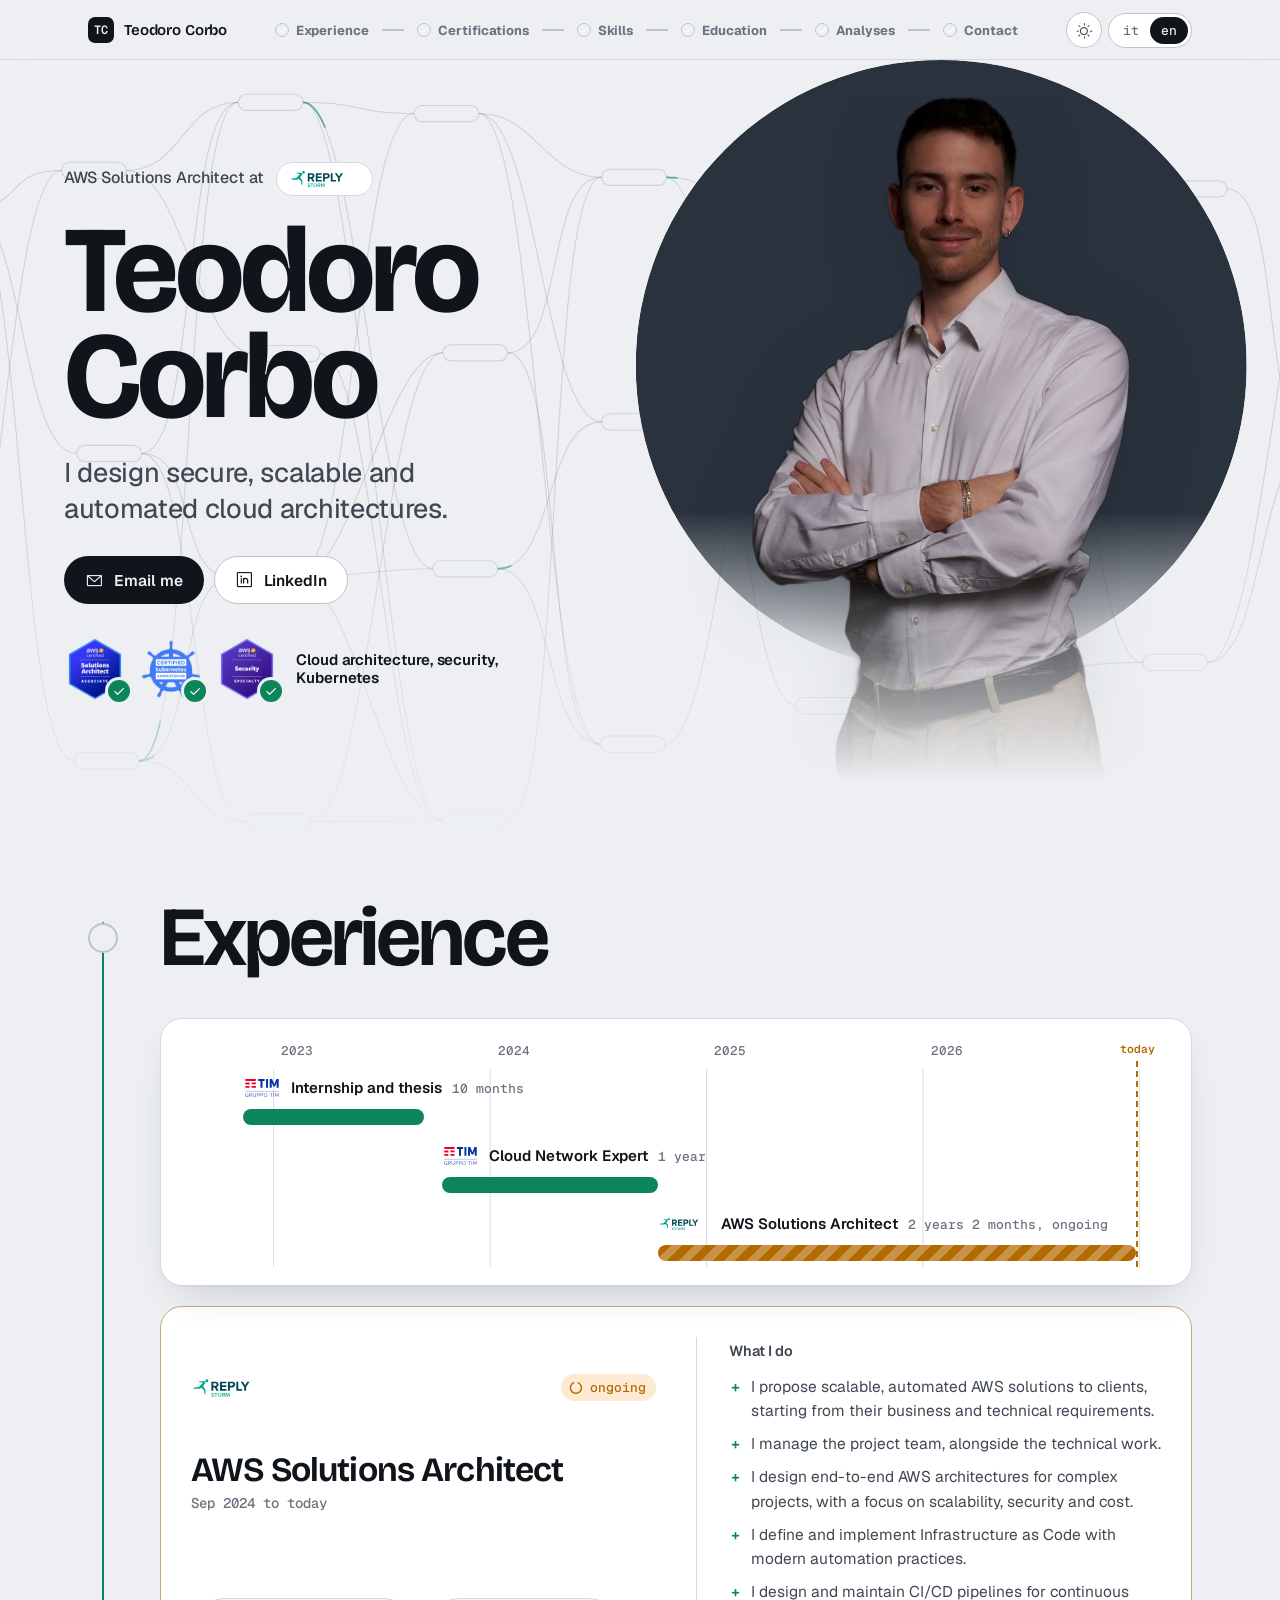
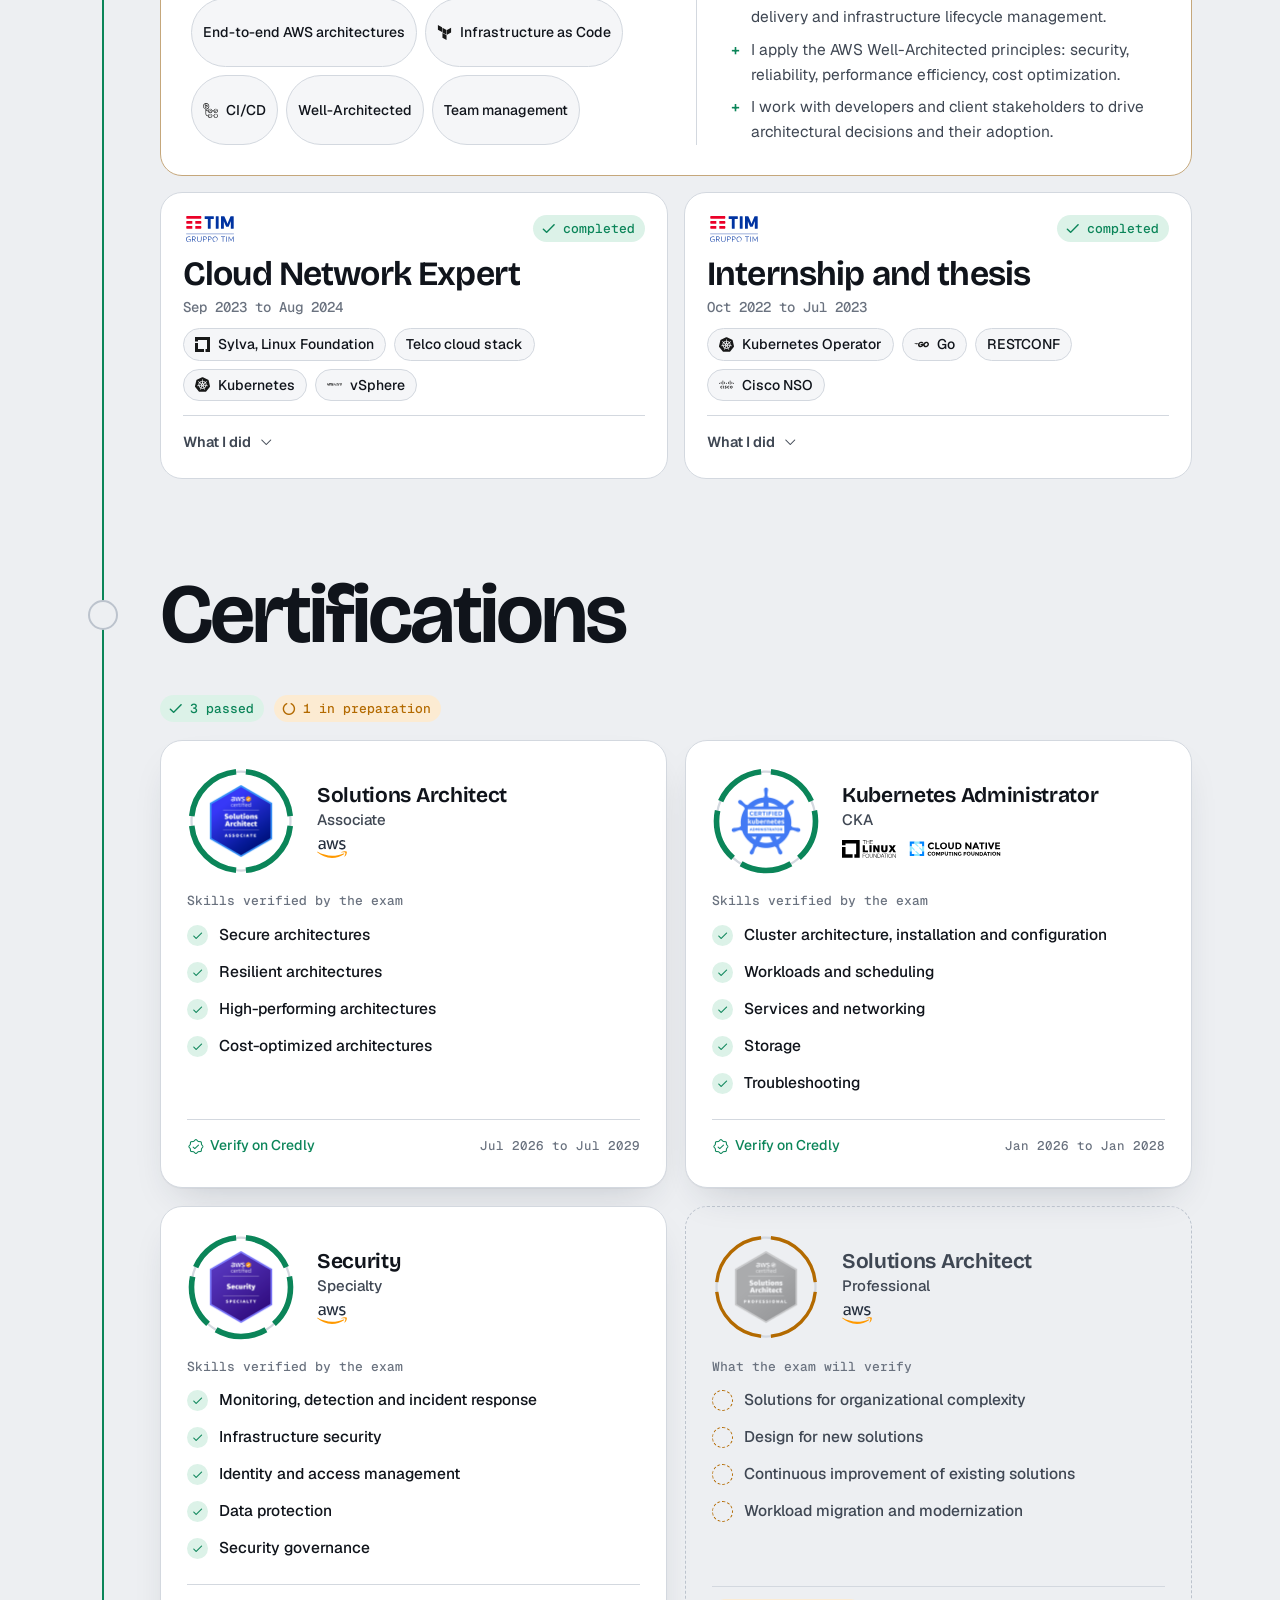
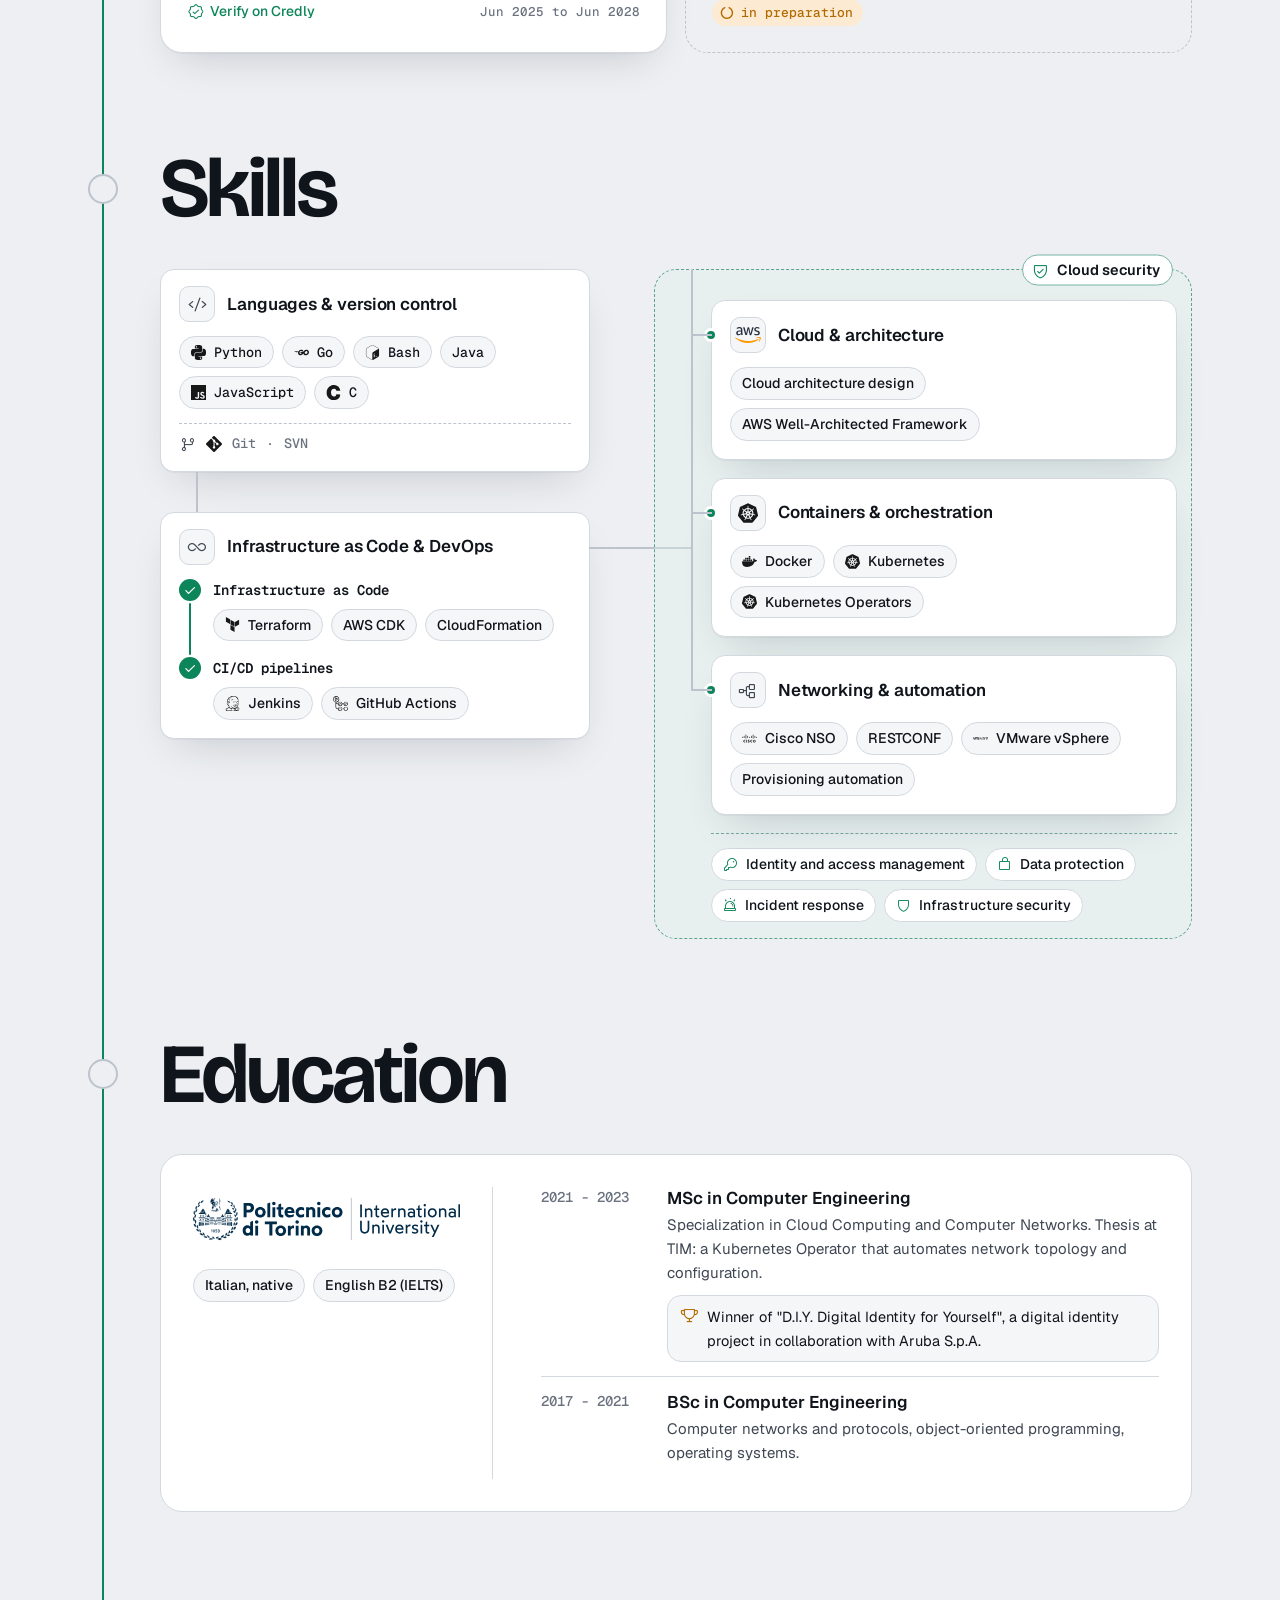
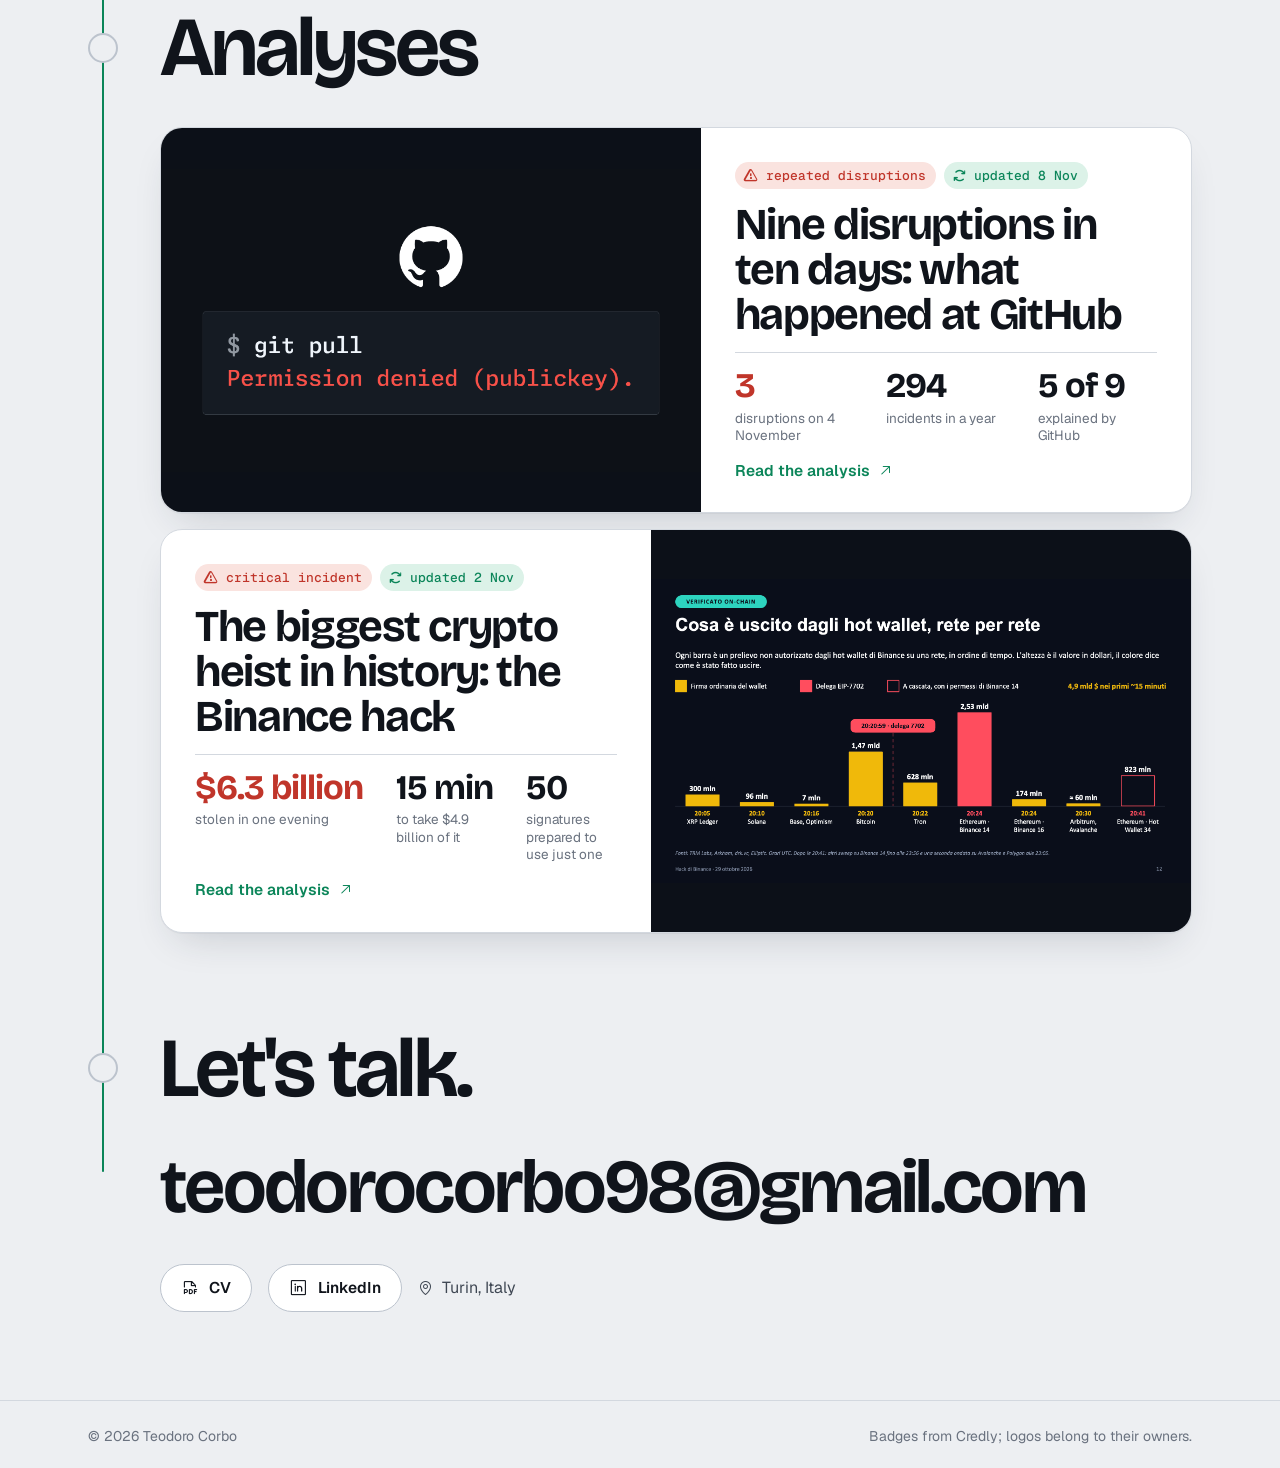
==== commit 7fe298d1: "Sito costruito dal progetto (8255928)" ====
--- a/en/index.html
+++ b/en/index.html
@@ -1,4 +1,4 @@
 <!DOCTYPE html><html lang="en"><head><meta charset="utf-8"><meta name="viewport" content="width=device-width, initial-scale=1"><script>
       /* tema prima del primo disegno: scelta salvata, altrimenti il sistema, altrimenti chiaro (design/GUIDA.md) */
       (() => { let t = null; try { t = localStorage.getItem('tema'); } catch (_) {} document.documentElement.dataset.theme = t || (matchMedia('(prefers-color-scheme: dark)').matches ? 'dark' : 'light'); document.documentElement.classList.add('js'); })();
-    </script><title>Teodoro Corbo · AWS Solutions Architect</title><meta name="description" content="Teodoro Corbo, AWS Solutions Architect at Storm Reply. My profile, CV and analyses of security and technology."><link rel="canonical" href="https://teodoro98.github.io/en/"><link rel="icon" type="image/svg+xml" href="/favicon.svg"><link rel="stylesheet" href="/icone/icone.css"><link rel="alternate" hreflang="it" href="https://teodoro98.github.io/"><link rel="alternate" hreflang="en" href="https://teodoro98.github.io/en/"><link rel="alternate" hreflang="x-default" href="https://teodoro98.github.io/"><meta property="og:site_name" content="Teodoro Corbo"><meta property="og:type" content="website"><meta property="og:title" content="Teodoro Corbo · AWS Solutions Architect"><meta property="og:description" content="Teodoro Corbo, AWS Solutions Architect at Storm Reply. My profile, CV and analyses of security and technology."><meta property="og:url" content="https://teodoro98.github.io/en/"><meta property="og:image" content="https://teodoro98.github.io/og-default.png"><meta property="og:image:width" content="1200"><meta property="og:image:height" content="630"><meta property="og:locale" content="en_GB"><meta property="og:locale:alternate" content="it_IT"><meta name="twitter:card" content="summary_large_image"><meta name="twitter:title" content="Teodoro Corbo · AWS Solutions Architect"><meta name="twitter:description" content="Teodoro Corbo, AWS Solutions Architect at Storm Reply. My profile, CV and analyses of security and technology."><meta name="twitter:image" content="https://teodoro98.github.io/og-default.png"><script defer src="https://cloud.umami.is/script.js" data-website-id="cc975674-ebe2-4d16-a97f-52bf9abba8f4" data-domains="teodoro98.github.io"></script><link rel="stylesheet" href="/_astro/Base.ZERoJILn.css"><link rel="stylesheet" href="/_astro/HomePage.C2cMYmlE.css"></head><body><div class="fondo" aria-hidden="true"><div class="f-grafo"></div></div><a class="skip" href="#main">Skip to content</a><nav class="nav" aria-label="Main"><div class="wrap"><a class="marchio" href="/en/"><span class="mk">TC</span><span class="nm">Teodoro Corbo</span></a><ol class="tappe"><li><a href="#esperienze"><span class="st"><i class="ph-bold ph-check"></i></span><b>Experience</b></a></li><li><a href="#certificazioni"><span class="st"><i class="ph-bold ph-check"></i></span><b>Certifications</b></a></li><li><a href="#competenze"><span class="st"><i class="ph-bold ph-check"></i></span><b>Skills</b></a></li><li><a href="#formazione"><span class="st"><i class="ph-bold ph-check"></i></span><b>Education</b></a></li><li><a href="#analisi"><span class="st"><i class="ph-bold ph-check"></i></span><b>Analyses</b></a></li><li><a href="#contatti"><span class="st"><i class="ph-bold ph-check"></i></span><b>Contact</b></a></li></ol><div class="tappe-tel" aria-hidden="true"><div class="pp"><i></i><i></i><i></i><i></i><i></i><i></i></div><span data-inizio="start" data-fine="all checks passed">start</span></div><div class="attrezzi"><button class="tema" type="button" aria-pressed="false" aria-label="Dark theme"><i class="ph ph-sun"></i><i class="ph ph-moon"></i></button><nav class="lingua" aria-label="Language"><a href="/" hreflang="it" lang="it" aria-label="Italiano">it</a><a href="/en/" hreflang="en" aria-current="page">en</a></nav></div></div></nav><main id="main"><header class="hero"><div class="wrap hero-in"><div class="hero-testo"><p class="ruolo"><span>AWS Solutions Architect at</span><span class="azienda"><img class="sc-c" src="/loghi/storm-reply.svg" alt="Storm Reply"><img class="sc-s" src="/loghi/storm-reply-footer.svg" alt="Storm Reply"></span></p><h1><span class="r1">Teodoro</span><br><span class="r2">Corbo</span></h1><p class="frase">I design secure, scalable and automated cloud architectures.</p><div class="azioni"><a class="btn primo" href="mailto:teodorocorbo98@gmail.com"><i class="ph ph-envelope-simple"></i><span>Email me</span></a><a class="btn secondo" href="https://www.linkedin.com/in/teodoro-corbo" rel="me noopener"><i class="ph ph-linkedin-logo"></i>LinkedIn</a></div><ul class="badge-hero" aria-label="Certifications"><li><a href="https://www.credly.com/badges/a552873f-6e5c-4658-9d5a-782ae7083cc0/public_url" aria-label="AWS Certified Solutions Architect – Associate: verify on Credly"><img src="/loghi/badge-aws-saa.png" alt="" width="62" height="62"><i class="ph-bold ph-check"></i></a></li><li><a href="https://www.credly.com/badges/55efd7b3-0922-42ea-937e-402697465710/public_url" aria-label="Certified Kubernetes Administrator (CKA): verify on Credly"><img src="/loghi/badge-cka.png" alt="" width="62" height="62"><i class="ph-bold ph-check"></i></a></li><li><a href="https://www.credly.com/badges/48fe5dd9-8444-46ad-acf0-9d06f2da65fe/public_url" aria-label="AWS Certified Security – Specialty: verify on Credly"><img src="/loghi/badge-aws-security.png" alt="" width="62" height="62"><i class="ph-bold ph-check"></i></a></li><li class="dicitura"><b>Cloud architecture, security, Kubernetes</b></li></ul></div><div class="scena"><div class="alone" aria-hidden="true"><i></i></div><div class="sogg"><img src="/c/profilo/foto.webp" alt="Teodoro Corbo" width="1100" height="2051" fetchpriority="high"></div></div></div></header><div class="corso"><div class="tronco" aria-hidden="true"></div><section class="sez" id="esperienze"><div class="wrap"><div class="sez-in"><div class="testa-sez"><h2 data-r><span class="nodo"><i class="ph-bold ph-check"></i></span><span>Experience</span></h2></div><div class="gantt" style="--mesi:54;--gen:6" data-r role="img" aria-label="Experience over time: Internship and thesis at TIM from October 2022 to July 2023; Cloud Network Expert at TIM from September 2023 to August 2024; AWS Solutions Architect at Storm Reply from September 2024, ongoing."><div class="asse" aria-hidden="true"><span style="--x:11.11">2023</span><span style="--x:33.33">2024</span><span style="--x:55.56">2025</span><span style="--x:77.78">2026</span></div><div class="righe"><div class="oggi" style="--x:96.85"><b>today</b></div><div class="lavoro" style="--l:5.56;--w:18.52;--k:0"><div class="et"><img class="sc-c" src="/loghi/tim-blu.svg" alt="TIM"><img class="sc-s" src="/loghi/tim-logo.svg" alt="TIM"><b>Internship and thesis</b><span class="dur">10 months</span></div><div class="traccia"><i class="tratto"></i></div></div><div class="lavoro" style="--l:25.93;--w:22.22;--k:1"><div class="et"><img class="sc-c" src="/loghi/tim-blu.svg" alt="TIM"><img class="sc-s" src="/loghi/tim-logo.svg" alt="TIM"><b>Cloud Network Expert</b><span class="dur">1 year</span></div><div class="traccia"><i class="tratto"></i></div></div><div class="lavoro run" style="--l:48.15;--w:48.7;--k:2"><div class="et"><img class="sc-c" src="/loghi/storm-reply.svg" alt="Storm Reply"><img class="sc-s" src="/loghi/storm-reply-footer.svg" alt="Storm Reply"><b>AWS Solutions Architect</b><span class="dur">2 years 2 months, ongoing</span></div><div class="traccia"><i class="tratto"></i></div></div></div></div><ol class="rilasci" reversed><li class="rilascio head" data-r><div class="su"><img class="sc-c" src="/loghi/storm-reply.svg" alt="Storm Reply"><img class="sc-s" src="/loghi/storm-reply-footer.svg" alt="Storm Reply"><span class="stato run"><i class="ph-bold ph-circle-notch"></i><span>ongoing</span></span></div><div class="titolo"><h3>AWS Solutions Architect</h3><p class="quando">Sep 2024 to today</p></div><ul class="chip"><li>End-to-end AWS architectures</li><li><img class="si" src="/loghi/si/terraform.svg" alt="">Infrastructure as Code</li><li><img class="si" src="/loghi/si/githubactions.svg" alt="">CI/CD</li><li>Well-Architected</li><li>Team management</li></ul><details class="sempre-aperto"><summary><span>What I do</span><i class="ph ph-caret-down"></i></summary><ul><li>I propose scalable, automated AWS solutions to clients, starting from their business and technical requirements.</li><li>I manage the project team, alongside the technical work.</li><li>I design end-to-end AWS architectures for complex projects, with a focus on scalability, security and cost.</li><li>I define and implement Infrastructure as Code with modern automation practices.</li><li>I design and maintain CI/CD pipelines for continuous delivery and infrastructure lifecycle management.</li><li>I apply the AWS Well-Architected principles: security, reliability, performance efficiency, cost optimization.</li><li>I work with developers and client stakeholders to drive architectural decisions and their adoption.</li></ul></details></li><li class="rilascio" data-r><div class="su"><img class="sc-c" src="/loghi/tim-blu.svg" alt="TIM"><img class="sc-s" src="/loghi/tim-logo.svg" alt="TIM"><span class="stato ok"><i class="ph-bold ph-check"></i><span>completed</span></span></div><div class="titolo"><h3>Cloud Network Expert</h3><p class="quando">Sep 2023 to Aug 2024</p></div><ul class="chip"><li><img class="si" src="/loghi/si/linuxfoundation.svg" alt="">Sylva, Linux Foundation</li><li>Telco cloud stack</li><li><img class="si" src="/loghi/si/kubernetes.svg" alt="">Kubernetes</li><li><img class="si" src="/loghi/si/vmware.svg" alt="">vSphere</li></ul><details><summary><span>What I did</span><i class="ph ph-caret-down"></i></summary><ul><li>Contributed to the architecture of a unified Telco Cloud Stack within Sylva, the Linux Foundation&#39;s open-source project.</li><li>Designed and supported CI/CD pipelines for on-premise cloud environments.</li><li>Worked on Kubernetes-based platforms and VMware vSphere infrastructure.</li><li>Automated infrastructure provisioning and deployments.</li></ul></details></li><li class="rilascio" data-r style="--d:1"><div class="su"><img class="sc-c" src="/loghi/tim-blu.svg" alt="TIM"><img class="sc-s" src="/loghi/tim-logo.svg" alt="TIM"><span class="stato ok"><i class="ph-bold ph-check"></i><span>completed</span></span></div><div class="titolo"><h3>Internship and thesis</h3><p class="quando">Oct 2022 to Jul 2023</p></div><ul class="chip"><li><img class="si" src="/loghi/si/kubernetes.svg" alt="">Kubernetes Operator</li><li><img class="si" src="/loghi/si/go.svg" alt="">Go</li><li>RESTCONF</li><li><img class="si" src="/loghi/si/cisco.svg" alt="">Cisco NSO</li></ul><details><summary><span>What I did</span><i class="ph ph-caret-down"></i></summary><ul><li>Designed and developed a Kubernetes Operator for automated network topology and configuration management.</li><li>Built cloud-native automation in Go with RESTCONF APIs.</li><li>Integrated Cisco NSO for network orchestration.</li><li>Applied DevOps principles to network automation and infrastructure management.</li></ul></details></li></ol></div></div></section><section class="sez" id="certificazioni"><div class="wrap"><div class="sez-in"><div class="testa-sez"><h2 data-r><span class="nodo"><i class="ph-bold ph-check"></i></span><span>Certifications</span></h2></div><div class="prove" data-r><div class="riass"><span class="stato ok"><i class="ph-bold ph-check"></i><span>3 passed</span></span><span class="stato run"><i class="ph-bold ph-circle-notch"></i><span>1 in preparation</span></span></div><article class="cert" style="--k:0"><a class="anello" href="https://www.credly.com/badges/a552873f-6e5c-4658-9d5a-782ae7083cc0/public_url" aria-label="AWS Certified Solutions Architect – Associate: verify on Credly"><img src="/loghi/badge-aws-saa.png" alt><svg viewBox="0 0 96 96" aria-hidden="true"><circle class="fondo-a" cx="48" cy="48" r="44"></circle><g class="sg"><circle class="seg" cx="48" cy="48" r="44" pathLength="100" style="--i:0" stroke-dasharray="21.80 78.20" stroke-dashoffset="-1.60"></circle></g><g class="sg"><circle class="seg" cx="48" cy="48" r="44" pathLength="100" style="--i:1" stroke-dasharray="21.80 78.20" stroke-dashoffset="-26.60"></circle></g><g class="sg"><circle class="seg" cx="48" cy="48" r="44" pathLength="100" style="--i:2" stroke-dasharray="21.80 78.20" stroke-dashoffset="-51.60"></circle></g><g class="sg"><circle class="seg" cx="48" cy="48" r="44" pathLength="100" style="--i:3" stroke-dasharray="21.80 78.20" stroke-dashoffset="-76.60"></circle></g></svg></a><div><h3>Solutions Architect<span>Associate</span></h3><div class="ente"><img class="sc-c" src="/loghi/aws-color.svg" alt="Amazon Web Services"><img class="sc-s" src="/loghi/aws-white@2x.png" alt="Amazon Web Services"></div></div><div class="cosa"><p>Skills verified by the exam</p><ul class="comp"><li style="--i:0"><i class="ph-bold ph-check"></i><span>Secure architectures</span></li><li style="--i:1"><i class="ph-bold ph-check"></i><span>Resilient architectures</span></li><li style="--i:2"><i class="ph-bold ph-check"></i><span>High-performing architectures</span></li><li style="--i:3"><i class="ph-bold ph-check"></i><span>Cost-optimized architectures</span></li></ul></div><div class="fine"><a class="verifica" href="https://www.credly.com/badges/a552873f-6e5c-4658-9d5a-782ae7083cc0/public_url"><i class="ph ph-seal-check"></i><span>Verify on Credly</span></a><small>Jul 2026 to Jul 2029</small></div></article><article class="cert" style="--k:1"><a class="anello" href="https://www.credly.com/badges/55efd7b3-0922-42ea-937e-402697465710/public_url" aria-label="Certified Kubernetes Administrator (CKA): verify on Credly"><img src="/loghi/badge-cka.png" alt><svg viewBox="0 0 96 96" aria-hidden="true"><circle class="fondo-a" cx="48" cy="48" r="44"></circle><g class="sg"><circle class="seg" cx="48" cy="48" r="44" pathLength="100" style="--i:0" stroke-dasharray="16.80 83.20" stroke-dashoffset="-1.60"></circle></g><g class="sg"><circle class="seg" cx="48" cy="48" r="44" pathLength="100" style="--i:1" stroke-dasharray="16.80 83.20" stroke-dashoffset="-21.60"></circle></g><g class="sg"><circle class="seg" cx="48" cy="48" r="44" pathLength="100" style="--i:2" stroke-dasharray="16.80 83.20" stroke-dashoffset="-41.60"></circle></g><g class="sg"><circle class="seg" cx="48" cy="48" r="44" pathLength="100" style="--i:3" stroke-dasharray="16.80 83.20" stroke-dashoffset="-61.60"></circle></g><g class="sg"><circle class="seg" cx="48" cy="48" r="44" pathLength="100" style="--i:4" stroke-dasharray="16.80 83.20" stroke-dashoffset="-81.60"></circle></g></svg></a><div><h3>Kubernetes Administrator<span>CKA</span></h3><div class="ente"><img class="sc-c nero" src="/loghi/lf-white.svg" alt="The Linux Foundation"><img class="sc-s" src="/loghi/lf-white.svg" alt="The Linux Foundation"><img class="sc-c" src="/loghi/cncf-color.svg" alt="Cloud Native Computing Foundation"><img class="sc-s" src="/loghi/cncf-white.svg" alt="Cloud Native Computing Foundation"></div></div><div class="cosa"><p>Skills verified by the exam</p><ul class="comp"><li style="--i:0"><i class="ph-bold ph-check"></i><span>Cluster architecture, installation and configuration</span></li><li style="--i:1"><i class="ph-bold ph-check"></i><span>Workloads and scheduling</span></li><li style="--i:2"><i class="ph-bold ph-check"></i><span>Services and networking</span></li><li style="--i:3"><i class="ph-bold ph-check"></i><span>Storage</span></li><li style="--i:4"><i class="ph-bold ph-check"></i><span>Troubleshooting</span></li></ul></div><div class="fine"><a class="verifica" href="https://www.credly.com/badges/55efd7b3-0922-42ea-937e-402697465710/public_url"><i class="ph ph-seal-check"></i><span>Verify on Credly</span></a><small>Jan 2026 to Jan 2028</small></div></article><article class="cert" style="--k:2"><a class="anello" href="https://www.credly.com/badges/48fe5dd9-8444-46ad-acf0-9d06f2da65fe/public_url" aria-label="AWS Certified Security – Specialty: verify on Credly"><img src="/loghi/badge-aws-security.png" alt><svg viewBox="0 0 96 96" aria-hidden="true"><circle class="fondo-a" cx="48" cy="48" r="44"></circle><g class="sg"><circle class="seg" cx="48" cy="48" r="44" pathLength="100" style="--i:0" stroke-dasharray="16.80 83.20" stroke-dashoffset="-1.60"></circle></g><g class="sg"><circle class="seg" cx="48" cy="48" r="44" pathLength="100" style="--i:1" stroke-dasharray="16.80 83.20" stroke-dashoffset="-21.60"></circle></g><g class="sg"><circle class="seg" cx="48" cy="48" r="44" pathLength="100" style="--i:2" stroke-dasharray="16.80 83.20" stroke-dashoffset="-41.60"></circle></g><g class="sg"><circle class="seg" cx="48" cy="48" r="44" pathLength="100" style="--i:3" stroke-dasharray="16.80 83.20" stroke-dashoffset="-61.60"></circle></g><g class="sg"><circle class="seg" cx="48" cy="48" r="44" pathLength="100" style="--i:4" stroke-dasharray="16.80 83.20" stroke-dashoffset="-81.60"></circle></g></svg></a><div><h3>Security<span>Specialty</span></h3><div class="ente"><img class="sc-c" src="/loghi/aws-color.svg" alt="Amazon Web Services"><img class="sc-s" src="/loghi/aws-white@2x.png" alt="Amazon Web Services"></div></div><div class="cosa"><p>Skills verified by the exam</p><ul class="comp"><li style="--i:0"><i class="ph-bold ph-check"></i><span>Monitoring, detection and incident response</span></li><li style="--i:1"><i class="ph-bold ph-check"></i><span>Infrastructure security</span></li><li style="--i:2"><i class="ph-bold ph-check"></i><span>Identity and access management</span></li><li style="--i:3"><i class="ph-bold ph-check"></i><span>Data protection</span></li><li style="--i:4"><i class="ph-bold ph-check"></i><span>Security governance</span></li></ul></div><div class="fine"><a class="verifica" href="https://www.credly.com/badges/48fe5dd9-8444-46ad-acf0-9d06f2da65fe/public_url"><i class="ph ph-seal-check"></i><span>Verify on Credly</span></a><small>Jun 2025 to Jun 2028</small></div></article><article class="cert attesa" style="--k:3"><div class="anello"><img src="/loghi/badge-aws-sap.png" alt="AWS Certified Solutions Architect – Professional, in preparation"><svg viewBox="0 0 96 96" aria-hidden="true"><circle class="fondo-a" cx="48" cy="48" r="44"></circle><g class="sg"><circle class="seg" cx="48" cy="48" r="44" pathLength="100" style="--i:0" stroke-dasharray="21.80 78.20" stroke-dashoffset="-1.60"></circle></g><g class="sg"><circle class="seg" cx="48" cy="48" r="44" pathLength="100" style="--i:1" stroke-dasharray="21.80 78.20" stroke-dashoffset="-26.60"></circle></g><g class="sg"><circle class="seg" cx="48" cy="48" r="44" pathLength="100" style="--i:2" stroke-dasharray="21.80 78.20" stroke-dashoffset="-51.60"></circle></g><g class="sg"><circle class="seg" cx="48" cy="48" r="44" pathLength="100" style="--i:3" stroke-dasharray="21.80 78.20" stroke-dashoffset="-76.60"></circle></g></svg></div><div><h3>Solutions Architect<span>Professional</span></h3><div class="ente"><img class="sc-c" src="/loghi/aws-color.svg" alt="Amazon Web Services"><img class="sc-s" src="/loghi/aws-white@2x.png" alt="Amazon Web Services"></div></div><div class="cosa"><p>What the exam will verify</p><ul class="comp"><li style="--i:0"><i></i><span>Solutions for organizational complexity</span></li><li style="--i:1"><i></i><span>Design for new solutions</span></li><li style="--i:2"><i></i><span>Continuous improvement of existing solutions</span></li><li style="--i:3"><i></i><span>Workload migration and modernization</span></li></ul></div><div class="fine"><span class="stato run"><i class="ph-bold ph-circle-notch"></i><span>in preparation</span></span></div></article></div></div></div></section><section class="sez" id="competenze"><div class="wrap"><div class="sez-in"><div class="testa-sez"><h2 data-r><span class="nodo"><i class="ph-bold ph-check"></i></span><span>Skills</span></h2></div><div class="arch" data-r role="group" aria-label="Skills drawn as an architecture: code enters the pipeline, the pipeline releases into the environments, security is the perimeter around all of them"><div class="arch-sx"><article class="blocco codice" style="--k:0"><header><span class="ic"><i class="ph ph-code"></i></span><h3>Languages &amp; version control</h3></header><ul class="chip"><li><img class="si" src="/loghi/si/python.svg" alt="">Python</li><li><img class="si" src="/loghi/si/go.svg" alt="">Go</li><li><img class="si" src="/loghi/si/gnubash.svg" alt="">Bash</li><li>Java</li><li><img class="si" src="/loghi/si/javascript.svg" alt="">JavaScript</li><li><img class="si" src="/loghi/si/c.svg" alt="">C</li></ul><div class="repo"><i class="ph ph-git-branch"></i><img class="si" src="/loghi/si/git.svg" alt="">Git<span aria-hidden="true">·</span>SVN</div></article><div class="filo v" style="--k:1" aria-hidden="true"><i class="pk"></i></div><article class="blocco pipe" style="--k:2"><header><span class="ic"><i class="ph ph-infinity"></i></span><h3>Infrastructure as Code &amp; DevOps</h3></header><ol class="fasi"><li><span class="st"><i class="ph-bold ph-check"></i></span><b>Infrastructure as Code</b><ul class="chip"><li><img class="si" src="/loghi/si/terraform.svg" alt="">Terraform</li><li>AWS CDK</li><li>CloudFormation</li></ul></li><li><span class="st"><i class="ph-bold ph-check"></i></span><b>CI/CD pipelines</b><ul class="chip"><li><img class="si" src="/loghi/si/jenkins.svg" alt="">Jenkins</li><li><img class="si" src="/loghi/si/githubactions.svg" alt="">GitHub Actions</li></ul></li></ol><div class="filo uscita" style="--k:3" aria-hidden="true"><i class="pk" style="animation-delay:-1.2s"></i></div></article></div><div class="perimetro"><h3 class="nome"><i class="ph ph-shield-check"></i><span>Cloud security</span></h3><div class="ambienti"><article class="blocco amb" style="--k:4"><header><span class="ic"><img class="aws sc-c" src="/loghi/aws-color.svg" alt="AWS"><img class="aws sc-s" src="/loghi/aws-white@2x.png" alt="AWS"></span><h3>Cloud &amp; architecture</h3></header><ul class="chip"><li>Cloud architecture design</li><li>AWS Well-Architected Framework</li></ul></article><article class="blocco amb" style="--k:5"><header><span class="ic"><img class="si" src="/loghi/si/kubernetes.svg" alt=""></span><h3>Containers &amp; orchestration</h3></header><ul class="chip"><li><img class="si" src="/loghi/si/docker.svg" alt="">Docker</li><li><img class="si" src="/loghi/si/kubernetes.svg" alt="">Kubernetes</li><li><img class="si" src="/loghi/si/kubernetes.svg" alt="">Kubernetes Operators</li></ul></article><article class="blocco amb" style="--k:6"><header><span class="ic"><i class="ph ph-tree-structure"></i></span><h3>Networking &amp; automation</h3></header><ul class="chip"><li><img class="si" src="/loghi/si/cisco.svg" alt="">Cisco NSO</li><li>RESTCONF</li><li><img class="si" src="/loghi/si/vmware.svg" alt="">VMware vSphere</li><li>Provisioning automation</li></ul></article></div><div class="controlli" style="--k:7"><ul class="chip"><li><i class="ph ph-key"></i><span>Identity and access management</span></li><li><i class="ph ph-lock-simple"></i><span>Data protection</span></li><li><i class="ph ph-siren"></i><span>Incident response</span></li><li><i class="ph ph-shield"></i><span>Infrastructure security</span></li></ul></div></div></div></div></div></section><section class="sez" id="formazione"><div class="wrap"><div class="sez-in"><div class="testa-sez"><h2 data-r><span class="nodo"><i class="ph-bold ph-check"></i></span><span>Education</span></h2></div><div class="formazione" data-r><div class="ateneo"><img class="logo-mono" src="/loghi/polito-mobile.svg" alt="Politecnico di Torino"><div class="lingue"><ul class="chip"><li>Italian, native</li><li>English B2 (IELTS)</li></ul></div></div><ul class="lauree"><li><span class="anni">2021 - 2023</span><div><b>MSc in Computer Engineering</b><p>Specialization in Cloud Computing and Computer Networks. Thesis at TIM: a Kubernetes Operator that automates network topology and configuration.</p><span class="premio"><i class="ph ph-trophy"></i><span>Winner of &quot;D.I.Y. Digital Identity for Yourself&quot;, a digital identity project in collaboration with Aruba S.p.A.</span></span></div></li><li><span class="anni">2017 - 2021</span><div><b>BSc in Computer Engineering</b><p>Computer networks and protocols, object-oriented programming, operating systems.</p></div></li></ul></div></div></div></section><section class="sez" id="analisi"><div class="wrap"><div class="sez-in"><div class="testa-sez"><h2 data-r><span class="nodo"><i class="ph-bold ph-check"></i></span><span>Analyses</span></h2></div><div class="rapporti"><a class="rapporto" href="/en/analysis/github-2026-11/" data-r><div class="vis"><img src="/c/github-2026-11/cover.png" alt="The GitHub logo above a terminal: the command “$ git pull” gets the reply “Permission denied (publickey).”" loading="lazy"></div><div class="corpo"><div class="stati"><span class="stato fail"><i class="ph-bold ph-warning"></i><span>repeated disruptions</span></span><span class="stato ok"><i class="ph-bold ph-arrows-clockwise"></i><span>updated 8 Nov</span></span></div><h3>Nine disruptions in ten days: what happened at GitHub</h3><div class="cifre"><div><b class="rosso">3</b><span>disruptions on 4 November</span></div><div><b>294</b><span>incidents in a year</span></div><div><b>5 of 9</b><span>explained by GitHub</span></div></div><span class="vai"><span>Read the analysis</span><i class="ph ph-arrow-up-right"></i></span></div></a><a class="rapporto" href="/en/analysis/binance-hack/" data-r><div class="vis"><img src="/c/binance-hack/slide-prelievi-it.png" alt="What left Binance's hot wallets, chain by chain (slide from the Italian deck)" loading="lazy"></div><div class="corpo"><div class="stati"><span class="stato fail"><i class="ph-bold ph-warning"></i><span>critical incident</span></span><span class="stato ok"><i class="ph-bold ph-arrows-clockwise"></i><span>updated 2 Nov</span></span></div><h3>The biggest crypto heist in history: the Binance hack</h3><div class="cifre"><div><b class="rosso">$6.3 billion</b><span>stolen in one evening</span></div><div><b>15 min</b><span>to take $4.9 billion of it</span></div><div><b>50</b><span>signatures prepared to use just one</span></div></div><span class="vai"><span>Read the analysis</span><i class="ph ph-arrow-up-right"></i></span></div></a></div></div></div></section><section class="sez contatti" id="contatti"><div class="wrap"><div class="sez-in"><div class="testa-sez"><h2 data-r><span class="nodo"><i class="ph-bold ph-check"></i></span><span>Let&#39;s talk.</span></h2></div><a class="email" href="mailto:teodorocorbo98@gmail.com" data-r>teodorocorbo98@gmail.com</a><div class="azioni" data-r style="--d:1"><a class="btn secondo" href="https://www.linkedin.com/in/teodoro-corbo" rel="me noopener"><i class="ph ph-linkedin-logo"></i>LinkedIn</a><span class="dove"><i class="ph ph-map-pin"></i><span>Turin, Italy</span></span></div></div></div></section></div></main><footer class="piede"><div class="wrap"><span>© 2026 Teodoro Corbo</span><span>Badges from Credly; logos belong to their owners.</span></div></footer><script type="module" src="/_astro/Base.astro_astro_type_script_index_0_lang.DtKjPNzE.js"></script></body></html>+    </script><title>Teodoro Corbo · AWS Solutions Architect</title><meta name="description" content="Teodoro Corbo, AWS Solutions Architect at Storm Reply. My profile, CV and analyses of security and technology."><link rel="canonical" href="https://teodoro98.github.io/en/"><link rel="icon" type="image/svg+xml" href="/favicon.svg"><link rel="stylesheet" href="/icone/icone.css"><link rel="alternate" hreflang="it" href="https://teodoro98.github.io/"><link rel="alternate" hreflang="en" href="https://teodoro98.github.io/en/"><link rel="alternate" hreflang="x-default" href="https://teodoro98.github.io/"><meta property="og:site_name" content="Teodoro Corbo"><meta property="og:type" content="website"><meta property="og:title" content="Teodoro Corbo · AWS Solutions Architect"><meta property="og:description" content="Teodoro Corbo, AWS Solutions Architect at Storm Reply. My profile, CV and analyses of security and technology."><meta property="og:url" content="https://teodoro98.github.io/en/"><meta property="og:image" content="https://teodoro98.github.io/og-default.png"><meta property="og:image:width" content="1200"><meta property="og:image:height" content="630"><meta property="og:locale" content="en_GB"><meta property="og:locale:alternate" content="it_IT"><meta name="twitter:card" content="summary_large_image"><meta name="twitter:title" content="Teodoro Corbo · AWS Solutions Architect"><meta name="twitter:description" content="Teodoro Corbo, AWS Solutions Architect at Storm Reply. My profile, CV and analyses of security and technology."><meta name="twitter:image" content="https://teodoro98.github.io/og-default.png"><script defer src="https://cloud.umami.is/script.js" data-website-id="cc975674-ebe2-4d16-a97f-52bf9abba8f4" data-domains="teodoro98.github.io"></script><link rel="stylesheet" href="/_astro/Base.ZERoJILn.css"><link rel="stylesheet" href="/_astro/HomePage.Bm70Nzkj.css"></head><body><div class="fondo" aria-hidden="true"><div class="f-grafo"></div></div><a class="skip" href="#main">Skip to content</a><nav class="nav" aria-label="Main"><div class="wrap"><a class="marchio" href="/en/"><span class="mk">TC</span><span class="nm">Teodoro Corbo</span></a><ol class="tappe"><li><a href="#esperienze"><span class="st"><i class="ph-bold ph-check"></i></span><b>Experience</b></a></li><li><a href="#certificazioni"><span class="st"><i class="ph-bold ph-check"></i></span><b>Certifications</b></a></li><li><a href="#competenze"><span class="st"><i class="ph-bold ph-check"></i></span><b>Skills</b></a></li><li><a href="#formazione"><span class="st"><i class="ph-bold ph-check"></i></span><b>Education</b></a></li><li><a href="#analisi"><span class="st"><i class="ph-bold ph-check"></i></span><b>Analyses</b></a></li><li><a href="#contatti"><span class="st"><i class="ph-bold ph-check"></i></span><b>Contact</b></a></li></ol><div class="tappe-tel" aria-hidden="true"><div class="pp"><i></i><i></i><i></i><i></i><i></i><i></i></div><span data-inizio="start" data-fine="all checks passed">start</span></div><div class="attrezzi"><button class="tema" type="button" aria-pressed="false" aria-label="Dark theme"><i class="ph ph-sun"></i><i class="ph ph-moon"></i></button><nav class="lingua" aria-label="Language"><a href="/" hreflang="it" data-umami-event="lingua" data-umami-event-lang="en" data-umami-event-to="it" lang="it" aria-label="Italiano">it</a><a href="/en/" hreflang="en" aria-current="page">en</a></nav></div></div></nav><main id="main"><header class="hero"><div class="wrap hero-in"><div class="hero-testo"><p class="ruolo"><span>AWS Solutions Architect at</span><span class="azienda"><img class="sc-c" src="/loghi/storm-reply.svg" alt="Storm Reply"><img class="sc-s" src="/loghi/storm-reply-footer.svg" alt="Storm Reply"></span></p><h1><span class="r1">Teodoro</span><br><span class="r2">Corbo</span></h1><p class="frase">I design secure, scalable and automated cloud architectures.</p><div class="azioni"><a class="btn primo" href="mailto:teodorocorbo98@gmail.com" data-umami-event="email" data-umami-event-lang="en" data-umami-event-where="hero"><i class="ph ph-envelope-simple"></i><span>Email me</span></a><a class="btn secondo" href="https://www.linkedin.com/in/teodoro-corbo" rel="me noopener" data-umami-event="linkedin" data-umami-event-lang="en" data-umami-event-where="hero"><i class="ph ph-linkedin-logo"></i>LinkedIn</a></div><ul class="badge-hero" aria-label="Certifications"><li><a href="https://www.credly.com/badges/a552873f-6e5c-4658-9d5a-782ae7083cc0/public_url" aria-label="AWS Certified Solutions Architect – Associate: verify on Credly"><img src="/loghi/badge-aws-saa.png" alt="" width="62" height="62"><i class="ph-bold ph-check"></i></a></li><li><a href="https://www.credly.com/badges/55efd7b3-0922-42ea-937e-402697465710/public_url" aria-label="Certified Kubernetes Administrator (CKA): verify on Credly"><img src="/loghi/badge-cka.png" alt="" width="62" height="62"><i class="ph-bold ph-check"></i></a></li><li><a href="https://www.credly.com/badges/48fe5dd9-8444-46ad-acf0-9d06f2da65fe/public_url" aria-label="AWS Certified Security – Specialty: verify on Credly"><img src="/loghi/badge-aws-security.png" alt="" width="62" height="62"><i class="ph-bold ph-check"></i></a></li><li class="dicitura"><b>Cloud architecture, security, Kubernetes</b></li></ul></div><div class="scena"><div class="alone" aria-hidden="true"><i></i></div><div class="sogg"><img src="/c/profilo/foto.webp" alt="Teodoro Corbo" width="1100" height="2051" fetchpriority="high"></div></div></div></header><div class="corso"><div class="tronco" aria-hidden="true"></div><section class="sez" id="esperienze"><div class="wrap"><div class="sez-in"><div class="testa-sez"><h2 data-r><span class="nodo"><i class="ph-bold ph-check"></i></span><span>Experience</span></h2></div><div class="gantt" style="--mesi:54;--gen:6" data-r role="img" aria-label="Experience over time: Internship and thesis at TIM from October 2022 to July 2023; Cloud Network Expert at TIM from September 2023 to August 2024; AWS Solutions Architect at Storm Reply from September 2024, ongoing."><div class="asse" aria-hidden="true"><span style="--x:11.11">2023</span><span style="--x:33.33">2024</span><span style="--x:55.56">2025</span><span style="--x:77.78">2026</span></div><div class="righe"><div class="oggi" style="--x:97.22"><b>today</b></div><div class="lavoro" style="--l:5.56;--w:18.52;--k:0"><div class="et"><img class="sc-c" src="/loghi/tim-blu.svg" alt="TIM"><img class="sc-s" src="/loghi/tim-logo.svg" alt="TIM"><b>Internship and thesis</b><span class="dur">10 months</span></div><div class="traccia"><i class="tratto"></i></div></div><div class="lavoro" style="--l:25.93;--w:22.22;--k:1"><div class="et"><img class="sc-c" src="/loghi/tim-blu.svg" alt="TIM"><img class="sc-s" src="/loghi/tim-logo.svg" alt="TIM"><b>Cloud Network Expert</b><span class="dur">1 year</span></div><div class="traccia"><i class="tratto"></i></div></div><div class="lavoro run" style="--l:48.15;--w:49.07;--k:2"><div class="et"><img class="sc-c" src="/loghi/storm-reply.svg" alt="Storm Reply"><img class="sc-s" src="/loghi/storm-reply-footer.svg" alt="Storm Reply"><b>AWS Solutions Architect</b><span class="dur">2 years 2 months, ongoing</span></div><div class="traccia"><i class="tratto"></i></div></div></div></div><ol class="rilasci" reversed><li class="rilascio head" data-r><div class="su"><img class="sc-c" src="/loghi/storm-reply.svg" alt="Storm Reply"><img class="sc-s" src="/loghi/storm-reply-footer.svg" alt="Storm Reply"><span class="stato run"><i class="ph-bold ph-circle-notch"></i><span>ongoing</span></span></div><div class="titolo"><h3>AWS Solutions Architect</h3><p class="quando">Sep 2024 to today</p></div><ul class="chip"><li>End-to-end AWS architectures</li><li><img class="si" src="/loghi/si/terraform.svg" alt="">Infrastructure as Code</li><li><img class="si" src="/loghi/si/githubactions.svg" alt="">CI/CD</li><li>Well-Architected</li><li>Team management</li></ul><details class="sempre-aperto"><summary><span>What I do</span><i class="ph ph-caret-down"></i></summary><ul><li>I propose scalable, automated AWS solutions to clients, starting from their business and technical requirements.</li><li>I manage the project team, alongside the technical work.</li><li>I design end-to-end AWS architectures for complex projects, with a focus on scalability, security and cost.</li><li>I define and implement Infrastructure as Code with modern automation practices.</li><li>I design and maintain CI/CD pipelines for continuous delivery and infrastructure lifecycle management.</li><li>I apply the AWS Well-Architected principles: security, reliability, performance efficiency, cost optimization.</li><li>I work with developers and client stakeholders to drive architectural decisions and their adoption.</li></ul></details></li><li class="rilascio" data-r><div class="su"><img class="sc-c" src="/loghi/tim-blu.svg" alt="TIM"><img class="sc-s" src="/loghi/tim-logo.svg" alt="TIM"><span class="stato ok"><i class="ph-bold ph-check"></i><span>completed</span></span></div><div class="titolo"><h3>Cloud Network Expert</h3><p class="quando">Sep 2023 to Aug 2024</p></div><ul class="chip"><li><img class="si" src="/loghi/si/linuxfoundation.svg" alt="">Sylva, Linux Foundation</li><li>Telco cloud stack</li><li><img class="si" src="/loghi/si/kubernetes.svg" alt="">Kubernetes</li><li><img class="si" src="/loghi/si/vmware.svg" alt="">vSphere</li></ul><details><summary><span>What I did</span><i class="ph ph-caret-down"></i></summary><ul><li>Contributed to the architecture of a unified Telco Cloud Stack within Sylva, the Linux Foundation&#39;s open-source project.</li><li>Designed and supported CI/CD pipelines for on-premise cloud environments.</li><li>Worked on Kubernetes-based platforms and VMware vSphere infrastructure.</li><li>Automated infrastructure provisioning and deployments.</li></ul></details></li><li class="rilascio" data-r style="--d:1"><div class="su"><img class="sc-c" src="/loghi/tim-blu.svg" alt="TIM"><img class="sc-s" src="/loghi/tim-logo.svg" alt="TIM"><span class="stato ok"><i class="ph-bold ph-check"></i><span>completed</span></span></div><div class="titolo"><h3>Internship and thesis</h3><p class="quando">Oct 2022 to Jul 2023</p></div><ul class="chip"><li><img class="si" src="/loghi/si/kubernetes.svg" alt="">Kubernetes Operator</li><li><img class="si" src="/loghi/si/go.svg" alt="">Go</li><li>RESTCONF</li><li><img class="si" src="/loghi/si/cisco.svg" alt="">Cisco NSO</li></ul><details><summary><span>What I did</span><i class="ph ph-caret-down"></i></summary><ul><li>Designed and developed a Kubernetes Operator for automated network topology and configuration management.</li><li>Built cloud-native automation in Go with RESTCONF APIs.</li><li>Integrated Cisco NSO for network orchestration.</li><li>Applied DevOps principles to network automation and infrastructure management.</li></ul></details></li></ol></div></div></section><section class="sez" id="certificazioni"><div class="wrap"><div class="sez-in"><div class="testa-sez"><h2 data-r><span class="nodo"><i class="ph-bold ph-check"></i></span><span>Certifications</span></h2></div><div class="prove" data-r><div class="riass"><span class="stato ok"><i class="ph-bold ph-check"></i><span>3 passed</span></span><span class="stato run"><i class="ph-bold ph-circle-notch"></i><span>1 in preparation</span></span></div><article class="cert" style="--k:0"><a class="anello" href="https://www.credly.com/badges/a552873f-6e5c-4658-9d5a-782ae7083cc0/public_url" aria-label="AWS Certified Solutions Architect – Associate: verify on Credly"><img src="/loghi/badge-aws-saa.png" alt><svg viewBox="0 0 96 96" aria-hidden="true"><circle class="fondo-a" cx="48" cy="48" r="44"></circle><g class="sg"><circle class="seg" cx="48" cy="48" r="44" pathLength="100" style="--i:0" stroke-dasharray="21.80 78.20" stroke-dashoffset="-1.60"></circle></g><g class="sg"><circle class="seg" cx="48" cy="48" r="44" pathLength="100" style="--i:1" stroke-dasharray="21.80 78.20" stroke-dashoffset="-26.60"></circle></g><g class="sg"><circle class="seg" cx="48" cy="48" r="44" pathLength="100" style="--i:2" stroke-dasharray="21.80 78.20" stroke-dashoffset="-51.60"></circle></g><g class="sg"><circle class="seg" cx="48" cy="48" r="44" pathLength="100" style="--i:3" stroke-dasharray="21.80 78.20" stroke-dashoffset="-76.60"></circle></g></svg></a><div><h3>Solutions Architect<span>Associate</span></h3><div class="ente"><img class="sc-c" src="/loghi/aws-color.svg" alt="Amazon Web Services"><img class="sc-s" src="/loghi/aws-white@2x.png" alt="Amazon Web Services"></div></div><div class="cosa"><p>Skills verified by the exam</p><ul class="comp"><li style="--i:0"><i class="ph-bold ph-check"></i><span>Secure architectures</span></li><li style="--i:1"><i class="ph-bold ph-check"></i><span>Resilient architectures</span></li><li style="--i:2"><i class="ph-bold ph-check"></i><span>High-performing architectures</span></li><li style="--i:3"><i class="ph-bold ph-check"></i><span>Cost-optimized architectures</span></li></ul></div><div class="fine"><a class="verifica" href="https://www.credly.com/badges/a552873f-6e5c-4658-9d5a-782ae7083cc0/public_url"><i class="ph ph-seal-check"></i><span>Verify on Credly</span></a><small>Jul 2026 to Jul 2029</small></div></article><article class="cert" style="--k:1"><a class="anello" href="https://www.credly.com/badges/55efd7b3-0922-42ea-937e-402697465710/public_url" aria-label="Certified Kubernetes Administrator (CKA): verify on Credly"><img src="/loghi/badge-cka.png" alt><svg viewBox="0 0 96 96" aria-hidden="true"><circle class="fondo-a" cx="48" cy="48" r="44"></circle><g class="sg"><circle class="seg" cx="48" cy="48" r="44" pathLength="100" style="--i:0" stroke-dasharray="16.80 83.20" stroke-dashoffset="-1.60"></circle></g><g class="sg"><circle class="seg" cx="48" cy="48" r="44" pathLength="100" style="--i:1" stroke-dasharray="16.80 83.20" stroke-dashoffset="-21.60"></circle></g><g class="sg"><circle class="seg" cx="48" cy="48" r="44" pathLength="100" style="--i:2" stroke-dasharray="16.80 83.20" stroke-dashoffset="-41.60"></circle></g><g class="sg"><circle class="seg" cx="48" cy="48" r="44" pathLength="100" style="--i:3" stroke-dasharray="16.80 83.20" stroke-dashoffset="-61.60"></circle></g><g class="sg"><circle class="seg" cx="48" cy="48" r="44" pathLength="100" style="--i:4" stroke-dasharray="16.80 83.20" stroke-dashoffset="-81.60"></circle></g></svg></a><div><h3>Kubernetes Administrator<span>CKA</span></h3><div class="ente"><img class="sc-c nero" src="/loghi/lf-white.svg" alt="The Linux Foundation"><img class="sc-s" src="/loghi/lf-white.svg" alt="The Linux Foundation"><img class="sc-c" src="/loghi/cncf-color.svg" alt="Cloud Native Computing Foundation"><img class="sc-s" src="/loghi/cncf-white.svg" alt="Cloud Native Computing Foundation"></div></div><div class="cosa"><p>Skills verified by the exam</p><ul class="comp"><li style="--i:0"><i class="ph-bold ph-check"></i><span>Cluster architecture, installation and configuration</span></li><li style="--i:1"><i class="ph-bold ph-check"></i><span>Workloads and scheduling</span></li><li style="--i:2"><i class="ph-bold ph-check"></i><span>Services and networking</span></li><li style="--i:3"><i class="ph-bold ph-check"></i><span>Storage</span></li><li style="--i:4"><i class="ph-bold ph-check"></i><span>Troubleshooting</span></li></ul></div><div class="fine"><a class="verifica" href="https://www.credly.com/badges/55efd7b3-0922-42ea-937e-402697465710/public_url"><i class="ph ph-seal-check"></i><span>Verify on Credly</span></a><small>Jan 2026 to Jan 2028</small></div></article><article class="cert" style="--k:2"><a class="anello" href="https://www.credly.com/badges/48fe5dd9-8444-46ad-acf0-9d06f2da65fe/public_url" aria-label="AWS Certified Security – Specialty: verify on Credly"><img src="/loghi/badge-aws-security.png" alt><svg viewBox="0 0 96 96" aria-hidden="true"><circle class="fondo-a" cx="48" cy="48" r="44"></circle><g class="sg"><circle class="seg" cx="48" cy="48" r="44" pathLength="100" style="--i:0" stroke-dasharray="16.80 83.20" stroke-dashoffset="-1.60"></circle></g><g class="sg"><circle class="seg" cx="48" cy="48" r="44" pathLength="100" style="--i:1" stroke-dasharray="16.80 83.20" stroke-dashoffset="-21.60"></circle></g><g class="sg"><circle class="seg" cx="48" cy="48" r="44" pathLength="100" style="--i:2" stroke-dasharray="16.80 83.20" stroke-dashoffset="-41.60"></circle></g><g class="sg"><circle class="seg" cx="48" cy="48" r="44" pathLength="100" style="--i:3" stroke-dasharray="16.80 83.20" stroke-dashoffset="-61.60"></circle></g><g class="sg"><circle class="seg" cx="48" cy="48" r="44" pathLength="100" style="--i:4" stroke-dasharray="16.80 83.20" stroke-dashoffset="-81.60"></circle></g></svg></a><div><h3>Security<span>Specialty</span></h3><div class="ente"><img class="sc-c" src="/loghi/aws-color.svg" alt="Amazon Web Services"><img class="sc-s" src="/loghi/aws-white@2x.png" alt="Amazon Web Services"></div></div><div class="cosa"><p>Skills verified by the exam</p><ul class="comp"><li style="--i:0"><i class="ph-bold ph-check"></i><span>Monitoring, detection and incident response</span></li><li style="--i:1"><i class="ph-bold ph-check"></i><span>Infrastructure security</span></li><li style="--i:2"><i class="ph-bold ph-check"></i><span>Identity and access management</span></li><li style="--i:3"><i class="ph-bold ph-check"></i><span>Data protection</span></li><li style="--i:4"><i class="ph-bold ph-check"></i><span>Security governance</span></li></ul></div><div class="fine"><a class="verifica" href="https://www.credly.com/badges/48fe5dd9-8444-46ad-acf0-9d06f2da65fe/public_url"><i class="ph ph-seal-check"></i><span>Verify on Credly</span></a><small>Jun 2025 to Jun 2028</small></div></article><article class="cert attesa" style="--k:3"><div class="anello"><img src="/loghi/badge-aws-sap.png" alt="AWS Certified Solutions Architect – Professional, in preparation"><svg viewBox="0 0 96 96" aria-hidden="true"><circle class="fondo-a" cx="48" cy="48" r="44"></circle><g class="sg"><circle class="seg" cx="48" cy="48" r="44" pathLength="100" style="--i:0" stroke-dasharray="21.80 78.20" stroke-dashoffset="-1.60"></circle></g><g class="sg"><circle class="seg" cx="48" cy="48" r="44" pathLength="100" style="--i:1" stroke-dasharray="21.80 78.20" stroke-dashoffset="-26.60"></circle></g><g class="sg"><circle class="seg" cx="48" cy="48" r="44" pathLength="100" style="--i:2" stroke-dasharray="21.80 78.20" stroke-dashoffset="-51.60"></circle></g><g class="sg"><circle class="seg" cx="48" cy="48" r="44" pathLength="100" style="--i:3" stroke-dasharray="21.80 78.20" stroke-dashoffset="-76.60"></circle></g></svg></div><div><h3>Solutions Architect<span>Professional</span></h3><div class="ente"><img class="sc-c" src="/loghi/aws-color.svg" alt="Amazon Web Services"><img class="sc-s" src="/loghi/aws-white@2x.png" alt="Amazon Web Services"></div></div><div class="cosa"><p>What the exam will verify</p><ul class="comp"><li style="--i:0"><i></i><span>Solutions for organizational complexity</span></li><li style="--i:1"><i></i><span>Design for new solutions</span></li><li style="--i:2"><i></i><span>Continuous improvement of existing solutions</span></li><li style="--i:3"><i></i><span>Workload migration and modernization</span></li></ul></div><div class="fine"><span class="stato run"><i class="ph-bold ph-circle-notch"></i><span>in preparation</span></span></div></article></div></div></div></section><section class="sez" id="competenze"><div class="wrap"><div class="sez-in"><div class="testa-sez"><h2 data-r><span class="nodo"><i class="ph-bold ph-check"></i></span><span>Skills</span></h2></div><div class="arch" data-r role="group" aria-label="Skills drawn as an architecture: code enters the pipeline, the pipeline releases into the environments, security is the perimeter around all of them"><div class="arch-sx"><article class="blocco codice" style="--k:0"><header><span class="ic"><i class="ph ph-code"></i></span><h3>Languages &amp; version control</h3></header><ul class="chip"><li><img class="si" src="/loghi/si/python.svg" alt="">Python</li><li><img class="si" src="/loghi/si/go.svg" alt="">Go</li><li><img class="si" src="/loghi/si/gnubash.svg" alt="">Bash</li><li>Java</li><li><img class="si" src="/loghi/si/javascript.svg" alt="">JavaScript</li><li><img class="si" src="/loghi/si/c.svg" alt="">C</li></ul><div class="repo"><i class="ph ph-git-branch"></i><img class="si" src="/loghi/si/git.svg" alt="">Git<span aria-hidden="true">·</span>SVN</div></article><div class="filo v" style="--k:1" aria-hidden="true"><i class="pk"></i></div><article class="blocco pipe" style="--k:2"><header><span class="ic"><i class="ph ph-infinity"></i></span><h3>Infrastructure as Code &amp; DevOps</h3></header><ol class="fasi"><li><span class="st"><i class="ph-bold ph-check"></i></span><b>Infrastructure as Code</b><ul class="chip"><li><img class="si" src="/loghi/si/terraform.svg" alt="">Terraform</li><li>AWS CDK</li><li>CloudFormation</li></ul></li><li><span class="st"><i class="ph-bold ph-check"></i></span><b>CI/CD pipelines</b><ul class="chip"><li><img class="si" src="/loghi/si/jenkins.svg" alt="">Jenkins</li><li><img class="si" src="/loghi/si/githubactions.svg" alt="">GitHub Actions</li></ul></li></ol><div class="filo uscita" style="--k:3" aria-hidden="true"><i class="pk" style="animation-delay:-1.2s"></i></div></article></div><div class="perimetro"><h3 class="nome"><i class="ph ph-shield-check"></i><span>Cloud security</span></h3><div class="ambienti"><article class="blocco amb" style="--k:4"><header><span class="ic"><img class="aws sc-c" src="/loghi/aws-color.svg" alt="AWS"><img class="aws sc-s" src="/loghi/aws-white@2x.png" alt="AWS"></span><h3>Cloud &amp; architecture</h3></header><ul class="chip"><li>Cloud architecture design</li><li>AWS Well-Architected Framework</li></ul></article><article class="blocco amb" style="--k:5"><header><span class="ic"><img class="si" src="/loghi/si/kubernetes.svg" alt=""></span><h3>Containers &amp; orchestration</h3></header><ul class="chip"><li><img class="si" src="/loghi/si/docker.svg" alt="">Docker</li><li><img class="si" src="/loghi/si/kubernetes.svg" alt="">Kubernetes</li><li><img class="si" src="/loghi/si/kubernetes.svg" alt="">Kubernetes Operators</li></ul></article><article class="blocco amb" style="--k:6"><header><span class="ic"><i class="ph ph-tree-structure"></i></span><h3>Networking &amp; automation</h3></header><ul class="chip"><li><img class="si" src="/loghi/si/cisco.svg" alt="">Cisco NSO</li><li>RESTCONF</li><li><img class="si" src="/loghi/si/vmware.svg" alt="">VMware vSphere</li><li>Provisioning automation</li></ul></article></div><div class="controlli" style="--k:7"><ul class="chip"><li><i class="ph ph-key"></i><span>Identity and access management</span></li><li><i class="ph ph-lock-simple"></i><span>Data protection</span></li><li><i class="ph ph-siren"></i><span>Incident response</span></li><li><i class="ph ph-shield"></i><span>Infrastructure security</span></li></ul></div></div></div></div></div></section><section class="sez" id="formazione"><div class="wrap"><div class="sez-in"><div class="testa-sez"><h2 data-r><span class="nodo"><i class="ph-bold ph-check"></i></span><span>Education</span></h2></div><div class="formazione" data-r><div class="ateneo"><img class="logo-mono" src="/loghi/polito-mobile.svg" alt="Politecnico di Torino"><div class="lingue"><ul class="chip"><li>Italian, native</li><li>English B2 (IELTS)</li></ul></div></div><ul class="lauree"><li><span class="anni">2021 - 2023</span><div><b>MSc in Computer Engineering</b><p>Specialization in Cloud Computing and Computer Networks. Thesis at TIM: a Kubernetes Operator that automates network topology and configuration.</p><span class="premio"><i class="ph ph-trophy"></i><span>Winner of &quot;D.I.Y. Digital Identity for Yourself&quot;, a digital identity project in collaboration with Aruba S.p.A.</span></span></div></li><li><span class="anni">2017 - 2021</span><div><b>BSc in Computer Engineering</b><p>Computer networks and protocols, object-oriented programming, operating systems.</p></div></li></ul></div></div></div></section><section class="sez" id="analisi"><div class="wrap"><div class="sez-in"><div class="testa-sez"><h2 data-r><span class="nodo"><i class="ph-bold ph-check"></i></span><span>Analyses</span></h2></div><div class="rapporti"><a class="rapporto" href="/en/analysis/github-2026-11/" data-r data-umami-event="analisi" data-umami-event-lang="en" data-umami-event-slug="github-2026-11"><div class="vis"><img src="/c/github-2026-11/cover.png" alt="The GitHub logo above a terminal: the command “$ git pull” gets the reply “Permission denied (publickey).”" loading="lazy"></div><div class="corpo"><div class="stati"><span class="stato fail"><i class="ph-bold ph-warning"></i><span>repeated disruptions</span></span><span class="stato ok"><i class="ph-bold ph-arrows-clockwise"></i><span>updated 8 Nov</span></span></div><h3>Nine disruptions in ten days: what happened at GitHub</h3><div class="cifre"><div><b class="rosso">3</b><span>disruptions on 4 November</span></div><div><b>294</b><span>incidents in a year</span></div><div><b>5 of 9</b><span>explained by GitHub</span></div></div><span class="vai"><span>Read the analysis</span><i class="ph ph-arrow-up-right"></i></span></div></a><a class="rapporto" href="/en/analysis/binance-hack/" data-r data-umami-event="analisi" data-umami-event-lang="en" data-umami-event-slug="binance-hack"><div class="vis"><img src="/c/binance-hack/slide-prelievi-it.png" alt="What left Binance's hot wallets, chain by chain (slide from the Italian deck)" loading="lazy"></div><div class="corpo"><div class="stati"><span class="stato fail"><i class="ph-bold ph-warning"></i><span>critical incident</span></span><span class="stato ok"><i class="ph-bold ph-arrows-clockwise"></i><span>updated 2 Nov</span></span></div><h3>The biggest crypto heist in history: the Binance hack</h3><div class="cifre"><div><b class="rosso">$6.3 billion</b><span>stolen in one evening</span></div><div><b>15 min</b><span>to take $4.9 billion of it</span></div><div><b>50</b><span>signatures prepared to use just one</span></div></div><span class="vai"><span>Read the analysis</span><i class="ph ph-arrow-up-right"></i></span></div></a></div></div></div></section><section class="sez contatti" id="contatti"><div class="wrap"><div class="sez-in"><div class="testa-sez"><h2 data-r><span class="nodo"><i class="ph-bold ph-check"></i></span><span>Let&#39;s talk.</span></h2></div><a class="email" href="mailto:teodorocorbo98@gmail.com" data-r data-umami-event="email" data-umami-event-lang="en" data-umami-event-where="contatti">teodorocorbo98@gmail.com</a><div class="azioni" data-r style="--d:1"><a class="btn secondo" href="/cv/teodoro-corbo-cv-en.pdf" target="_blank" rel="noopener" data-umami-event="cv-pdf" data-umami-event-lang="en" data-umami-event-where="contatti"><i class="ph ph-file-pdf"></i>CV</a><a class="btn secondo" href="https://www.linkedin.com/in/teodoro-corbo" rel="me noopener" data-umami-event="linkedin" data-umami-event-lang="en" data-umami-event-where="contatti"><i class="ph ph-linkedin-logo"></i>LinkedIn</a><span class="dove"><i class="ph ph-map-pin"></i><span>Turin, Italy</span></span></div></div></div></section></div></main><div class="barra-contatto"><div class="pillola"><a class="btn primo" href="mailto:teodorocorbo98@gmail.com" data-umami-event="email" data-umami-event-lang="en" data-umami-event-where="barra"><i class="ph ph-envelope-simple"></i><span>Email me</span></a><a class="btn secondo" href="/cv/teodoro-corbo-cv-en.pdf" target="_blank" rel="noopener" data-umami-event="cv-pdf" data-umami-event-lang="en" data-umami-event-where="barra"><i class="ph ph-file-pdf"></i><span>CV</span></a><a class="btn secondo" href="https://www.linkedin.com/in/teodoro-corbo" rel="me noopener" data-umami-event="linkedin" data-umami-event-lang="en" data-umami-event-where="barra"><i class="ph ph-linkedin-logo"></i><span>LinkedIn</span></a></div></div><footer class="piede"><div class="wrap"><span>© 2026 Teodoro Corbo</span><span>Badges from Credly; logos belong to their owners.</span></div></footer><script type="module" src="/_astro/Base.astro_astro_type_script_index_0_lang.Cv_SQ6CX.js"></script></body></html>
--- a/_astro/HomePage.Bm70Nzkj.css
+++ b/_astro/HomePage.Bm70Nzkj.css
@@ -0,0 +1 @@
+:root{--alone-c:#2a323d;--sogg-ombra:#10141b2e}:root[data-theme=dark]{--alone-c:#c3ccd7;--sogg-ombra:#00000073}.hero{--p:0;position:relative}.hero-in{padding-top:0;padding-bottom:56px;display:grid}.hero-testo{z-index:2;margin-top:-64px;position:relative}.ruolo{font:500 16px/1.3 var(--sans);color:var(--ink2);flex-wrap:wrap;align-items:center;gap:10px 12px;display:flex}.ruolo .azienda{background:var(--surface);border:1px solid var(--rule);border-radius:999px;align-items:center;height:34px;padding:0 12px;display:inline-flex}.ruolo .azienda img{width:auto;height:24px}.hero h1{font:700 clamp(68px, 19vw, 184px)/.86 var(--display);letter-spacing:-.032em;margin-top:22px}.hero h1 span{display:inline-block}.hero h1 .r1{transform:translate3d(calc(var(--p) * -6%), 0, 0)}.hero h1 .r2{transform:translate3d(calc(var(--p) * 6%), 0, 0)}.frase{font:450 clamp(20px, 4.8vw, 27px)/1.32 var(--sans);letter-spacing:-.012em;color:var(--ink2);text-wrap:pretty;max-width:30ch;margin-top:26px}.azioni{flex-wrap:wrap;gap:10px;margin-top:30px;display:flex}.badge-hero{flex-wrap:wrap;align-items:center;gap:16px 14px;margin-top:34px;list-style:none;display:flex}.badge-hero li{flex:none;position:relative}.badge-hero img{aspect-ratio:1;object-fit:contain;width:clamp(48px,14.5vw,62px);max-width:none;height:auto}.badge-hero a{transition:transform .25s var(--ease);border-radius:50%;display:block}.badge-hero a:hover{transform:translateY(-3px)scale(1.04)}.badge-hero a>i{background:var(--ok);width:22px;height:22px;color:var(--ok-ink);box-shadow:0 0 0 3px var(--bg);border-radius:50%;place-items:center;font-size:12px;display:grid;position:absolute;bottom:-2px;right:-4px}.badge-hero .dicitura{flex:9.5rem;min-width:0;margin-left:4px;display:grid}.dicitura b{font:600 15px/1.25 var(--sans);color:var(--ink);letter-spacing:-.005em}.scena{margin:0 calc(-1 * var(--gut));order:-1;height:clamp(380px,64svh,111vw);position:relative}.scena .alone,.scena .sogg{will-change:transform;position:absolute;inset:0}.scena .sogg{top:5%}.scena .alone{z-index:0;transform-origin:50% 70%;transform:translate3d(0, calc(var(--p) * 30%), 0) scale(calc(1 + var(--p) * .3));opacity:calc(1 - var(--p) * 1.2)}.scena .alone i{aspect-ratio:1;background:var(--alone-c);border-radius:50%;width:min(90%,680px);position:absolute;top:0;left:50%;translate:-50%;-webkit-mask-image:linear-gradient(#000 74%,#0000 100%);mask-image:linear-gradient(#000 74%,#0000 100%)}.scena .sogg{z-index:1;transform-origin:50% 100%;transform:translate3d(0, calc(var(--p) * 20%), 0) scale(calc(1 - var(--p) * .06));justify-content:center;align-items:flex-end;display:flex;-webkit-mask-image:linear-gradient(#000 66%,#0000 97%);mask-image:linear-gradient(#000 66%,#0000 97%)}.scena .sogg img{width:auto;max-width:none;height:100%;filter:drop-shadow(0 22px 34px var(--sogg-ombra))}.js .scena .sogg img{opacity:0;transition:opacity .9s var(--ease), transform 1.2s var(--ease);transform:translateY(26px)}.js .scena .alone i{opacity:0;transition:opacity 1.1s var(--ease) .1s, transform 1.5s var(--ease) .1s;transform:scale(.88)}.js .hero-testo>*{opacity:0;transition:opacity .7s var(--ease), transform .9s var(--ease);transform:translateY(16px)}.js .hero-testo>:nth-child(2){transition-delay:80ms}.js .hero-testo>:nth-child(3){transition-delay:.16s}.js .hero-testo>:nth-child(4){transition-delay:.24s}.js .hero-testo>:nth-child(5){transition-delay:.32s}.js .hero.su .scena .sogg img,.js .hero.su .scena .alone i,.js .hero.su .hero-testo>*{opacity:1;transform:none}@media (width>=960px){.hero-in{max-width:none;min-height:min(calc(100svh - var(--nav-h)), 58vw);grid-template-columns:min(47%,780px) minmax(0,1fr);align-items:center;padding:0}.scena{height:auto;min-height:min(calc(100svh - var(--nav-h)), 58vw);order:0;align-self:stretch;margin:0}.scena .sogg{top:5%}.hero-testo{padding:48px var(--gut) 48px clamp(40px, 5vw, 88px);max-width:780px;margin:0}.hero h1{font-size:clamp(88px,9.6vw,160px)}}.corso{position:relative}.tronco{display:none}@media (width>=1100px){.sez-in{padding-left:72px;position:relative}.testa-sez h2{position:relative}.testa-sez h2 .nodo{position:absolute;left:-72px}.tronco{width:2px;top:120px;bottom:140px;left:calc(max(0px, (100% - var(--max)) / 2) + var(--gut) + 14px);background:var(--rule);border-radius:2px;display:block;position:absolute}@supports (animation-timeline:view()){.tronco{view-timeline:--tronco block;view-timeline-inset:45% 55%}.tronco:after{content:"";background:var(--ok);transform-origin:top;border-radius:2px;animation:linear both riempi --tronco;position:absolute;inset:0}@keyframes riempi{0%{transform:scaleY(0)}to{transform:scaleY(1)}}}}.sez.ora .nodo{border-color:var(--run);border-top-color:#0000;animation:1s linear infinite gira}.gantt{--mesi:54;--gen:6;background:var(--surface);border:1px solid var(--rule);border-radius:var(--r3);box-shadow:var(--shadow);padding:22px 18px 18px;position:relative}.gantt .asse{height:22px;font:500 12.5px/1 var(--mono);color:var(--mute);margin-bottom:8px;position:relative}.gantt .asse span{left:calc(var(--x) * 1%);position:absolute;transform:translate(-50%)}.gantt .righe{gap:18px;display:grid;position:relative}.gantt .righe:before{content:"";background-image:linear-gradient(90deg, var(--rule) 1px, transparent 1px);background-size:calc(100% / var(--mesi) * 12) 100%;background-position:calc(100% / var(--mesi) * var(--gen)) 0;pointer-events:none;opacity:.9;position:absolute;inset:-6px 0}.gantt .oggi{top:-34px;bottom:-6px;left:calc(var(--x) * 1%);border-left:2px dashed var(--run);width:0;position:absolute}.gantt .oggi b{font:600 11.5px/1 var(--mono);color:var(--run);background:var(--surface);white-space:nowrap;border-radius:4px;padding:2px 5px;position:absolute;top:0;left:0;transform:translate(-50%)}.lavoro{position:relative}.lavoro .et{flex-wrap:wrap;align-items:center;gap:10px;min-height:26px;font-size:15px;display:flex}.lavoro .et img{width:auto;height:18px}.lavoro .et b{font-weight:600}.lavoro .et .dur{font:500 13px/1 var(--mono);color:var(--mute)}.lavoro .traccia{height:16px;margin-top:8px;position:relative}.lavoro .tratto{top:0;bottom:0;left:calc(var(--l) * 1%);width:calc(var(--w) * 1%);background:var(--ok);transform-origin:0;border-radius:999px;position:absolute;overflow:hidden}.lavoro.run .tratto{background:var(--run)}.lavoro.run .tratto:after{content:"";background:repeating-linear-gradient(-45deg,#0000 0 8px,#ffffff47 8px 16px);animation:1.2s linear infinite strisce;position:absolute;inset:0 -40px 0 0}@keyframes strisce{to{transform:translate(22.6px)}}.js .gantt[data-r] .tratto{transition:transform 1.1s var(--ease);transition-delay:calc(.25s + var(--k) * .25s);transform:scaleX(0)}.js .gantt[data-r].in .tratto{transform:none}@media (width>=760px){.lavoro .et{padding-left:calc(var(--l) * 1%)}.gantt{padding:26px 28px 24px}}.rilasci{gap:16px;margin-top:20px;list-style:none;display:grid}.rilascio{background:var(--surface);border:1px solid var(--rule);border-radius:var(--r3);align-content:start;gap:14px;padding:22px;display:grid}.rilascio .su{justify-content:space-between;align-items:center;gap:12px;display:flex}.rilascio .su img{width:auto;height:26px}.rilascio h3{font:650 clamp(26px, 3.2vw, 34px)/1.05 var(--display);letter-spacing:-.025em}.rilascio .quando{font:500 14px/1 var(--mono);color:var(--mute);margin-top:8px}.chip{flex-wrap:wrap;gap:8px;list-style:none;display:flex}.chip li{font:500 14px/1.2 var(--sans);background:var(--surface2);border:1px solid var(--rule);color:var(--ink);border-radius:999px;align-items:center;gap:8px;padding:7px 11px;display:inline-flex}.chip li img{width:auto;height:15px}.rilascio details{border-top:1px solid var(--rule);padding-top:12px}.rilascio summary{cursor:pointer;font:600 14.5px/1 var(--sans);color:var(--ink2);align-items:center;gap:8px;padding:6px 0;list-style:none;display:inline-flex}.rilascio summary::-webkit-details-marker{display:none}.rilascio summary i{transition:transform .25s var(--ease)}.rilascio details[open] summary i{transform:rotate(180deg)}.rilascio summary:hover{color:var(--ink)}.rilascio details ul{gap:8px;margin-top:10px;list-style:none;display:grid}.rilascio details li{color:var(--ink2);padding-left:22px;font-size:15.5px;position:relative}.rilascio details li:before{content:"+";font:600 15px/1.6 var(--mono);color:var(--ok);position:absolute;left:2px}.rilascio.head{border-color:color-mix(in srgb, var(--run) 45%, var(--rule))}@media (width>=860px){.rilasci{grid-template-columns:1fr 1fr}.rilascio.head{grid-column:1/-1;grid-template-columns:minmax(0,1fr) minmax(0,1fr);column-gap:40px;padding:30px}.rilascio.head .su,.rilascio.head .titolo,.rilascio.head .chip{grid-column:1}.rilascio.head details{border-top:0;border-left:1px solid var(--rule);grid-area:1/2/span 3;padding-top:0;padding-left:32px}.rilascio.head details summary{pointer-events:none}.rilascio.head details summary i{display:none}}.prove{gap:14px;display:grid}.prove .riass{flex-wrap:wrap;gap:10px;display:flex}.cert{background:var(--surface);border:1px solid var(--rule);border-radius:var(--r3);box-shadow:var(--shadow);grid-template-rows:auto 1fr auto;grid-template-columns:96px minmax(0,1fr);align-items:center;gap:18px;padding:20px;display:grid}.cert .cosa{align-self:start}.cert .anello{border-radius:50%;width:96px;height:96px;display:block;position:relative}.cert .anello img{object-fit:contain;width:calc(100% - 30px);height:calc(100% - 30px);transition:transform .25s var(--ease);position:absolute;inset:15px}.cert a.anello:hover img{transform:scale(1.05)}.cert .anello svg{width:100%;height:100%;position:absolute;inset:0;transform:rotate(-90deg)}.cert .anello circle{fill:none;stroke-width:5px}.cert .anello .fondo-a{stroke:var(--rule);stroke-width:2px}.cert .anello .seg{stroke:var(--ok)}.cert .sg{transition:opacity .2s var(--ease)}.cert.punta .sg:not(.on){opacity:.22}.cert h3{font:650 21px/1.15 var(--display);letter-spacing:-.015em}.cert h3 span{font:500 15px/1.3 var(--sans);color:var(--ink2);letter-spacing:0;margin-top:3px;display:block}.cert .ente{align-items:center;gap:12px;margin-top:10px;display:flex}.cert .ente img{width:auto;height:18px}.cert .ente .nero{filter:brightness(0)}.cert .cosa{grid-column:1/-1}.cert .cosa>p{font:500 13px/1.3 var(--mono);color:var(--mute);margin-bottom:8px}.cert .comp{gap:2px;list-style:none;display:grid}.cert .comp li{font:500 15.5px/1.35 var(--sans);color:var(--ink);cursor:default;border-radius:10px;grid-template-columns:22px minmax(0,1fr);align-items:start;gap:10px;margin:0 -8px;padding:7px 8px;transition:background-color .2s;display:grid}.cert .comp li:hover,.cert .comp li.on{background:var(--surface2)}.cert .comp li i{background:var(--ok-soft);width:21px;height:21px;color:var(--ok);border-radius:50%;place-items:center;font-size:11px;display:grid}.cert .fine{border-top:1px solid var(--rule);flex-wrap:wrap;grid-column:1/-1;justify-content:space-between;align-items:center;gap:6px 16px;padding-top:12px;display:flex}.cert .fine small{font:500 12.5px/1 var(--mono);color:var(--mute)}.verifica{font:500 14px/1 var(--sans);color:var(--ok);align-items:center;gap:6px;padding:6px 0;text-decoration:none;display:inline-flex}.verifica i{font-size:17px}.verifica span{transition:background-size .3s var(--ease);background-image:linear-gradient(currentColor,currentColor);background-position:0 100%;background-repeat:no-repeat;background-size:0 1.5px;padding-bottom:2px}.verifica:hover span{background-size:100% 1.5px}.cert.attesa{box-shadow:none;border-style:dashed;border-color:var(--rule2);background:0 0}.cert.attesa .anello img{filter:grayscale();opacity:.5}.cert.attesa .anello .seg{stroke:var(--run);stroke-width:3px}.cert.attesa h3,.cert.attesa .comp li{color:var(--ink2)}.cert.attesa .comp li i{border:1.5px dashed var(--run);background:0 0}.js .prove[data-r] .seg,.js .prove[data-r] .comp li i{opacity:0;transition:opacity .45s var(--ease), transform .45s var(--ease);transition-delay:calc(.25s + var(--k) * .12s + var(--i) * .17s)}.js .prove[data-r] .comp li i{transform:scale(.4)}.js .prove[data-r].in .seg,.js .prove[data-r].in .comp li i{opacity:1;transform:none}@media (width>=900px){.prove{grid-template-columns:repeat(2,minmax(0,1fr));gap:18px}.prove .riass{grid-column:1/-1}.cert{grid-template-columns:108px minmax(0,1fr);column-gap:22px;padding:26px}.cert .anello{width:108px;height:108px}.cert .anello img{width:calc(100% - 34px);height:calc(100% - 34px);inset:17px}}.si{width:16px;height:16px;filter:var(--logo-mono);opacity:.9}.arch{--x:37px;--filo:40px;gap:var(--filo);display:grid}.arch-sx{align-content:start;display:grid}.blocco{background:var(--surface);border:1px solid var(--rule);border-radius:var(--r2);box-shadow:var(--shadow);align-content:start;gap:14px;padding:16px 18px 18px;display:grid;position:relative}.blocco>header{align-items:center;gap:12px;min-height:36px;display:flex}.blocco .ic{background:var(--surface2);border:1px solid var(--rule);width:36px;height:36px;color:var(--ink2);border-radius:10px;flex:none;place-items:center;font-size:19px;display:grid}.blocco .ic img{width:20px;height:20px}.blocco .ic img.aws{width:26px;height:auto}.blocco h3{font:600 17px/1.25 var(--sans);letter-spacing:-.005em}.codice .chip li{font-family:var(--mono);font-size:13.5px}.codice .repo{font:500 13.5px/1 var(--mono);color:var(--mute);border-top:1px dashed var(--rule2);align-items:center;gap:10px;padding-top:12px;display:flex}.codice .repo i{color:var(--ink2);font-size:17px}.filo{background:var(--rule2);position:relative;overflow:hidden}.filo.v{width:2px;height:var(--filo);margin-left:calc(var(--x) - 1px)}.filo .pk{animation:2.4s cubic-bezier(.5,0,.5,1) infinite scorre-v;position:absolute;inset:0}.filo .pk:before{content:"";background:var(--ok);border-radius:3px;width:6px;height:8px;position:absolute;top:-8px;left:-2px}@keyframes scorre-v{0%{transform:translateY(0)}to{transform:translateY(calc(100% + 8px))}}@keyframes scorre-h{0%{transform:translate(0)}to{transform:translate(calc(100% + 8px))}}.fasi{gap:0;list-style:none;display:grid}.fasi>li{grid-template-columns:22px minmax(0,1fr);gap:8px 12px;padding-bottom:16px;display:grid;position:relative}.fasi>li:last-child{padding-bottom:0}.fasi>li:not(:last-child):before{content:"";background:var(--ok);border-radius:2px;width:2px;position:absolute;top:24px;bottom:2px;left:10px}.fasi .st{background:var(--ok);width:22px;height:22px;color:var(--ok-ink);border-radius:50%;grid-row:span 2;place-items:center;font-size:12px;display:grid}.fasi b{font:600 14px/22px var(--mono)}.uscita{left:calc(var(--x) - 1px);width:2px;height:calc(var(--filo) + 2px);position:absolute;top:100%}.perimetro{border:1.5px dashed color-mix(in srgb, var(--ok) 55%, var(--rule2));border-radius:var(--r3);background:color-mix(in srgb, var(--ok-soft) 35%, transparent);gap:18px;padding:30px 14px 16px 55.5px;display:grid;position:relative}.perimetro>.nome{background:var(--surface);border:1px solid color-mix(in srgb, var(--ok) 45%, var(--rule));font:600 14.5px/1 var(--sans);border-radius:999px;align-items:center;gap:8px;padding:6px 12px 6px 9px;display:inline-flex;position:absolute;top:0;right:18px;transform:translateY(-50%)}.perimetro>.nome i{color:var(--ok);font-size:17px}.ambienti{gap:18px;display:grid}.amb{--g:18px}.amb:before{content:"";left:-21px;top:calc(-1 * var(--g) - 1px);background:var(--rule2);width:2px;position:absolute;bottom:-1px}.amb:first-child{--g:31px}.amb:last-child:before{height:calc(var(--g) + 35px);bottom:auto}.amb:after{content:"";background:var(--rule2);width:21px;height:2px;position:absolute;top:33px;left:-21px}.amb>header:before{content:"";background:var(--ok);width:8px;height:8px;box-shadow:0 0 0 3px var(--surface);border-radius:50%;position:absolute;top:30px;left:-5px}.controlli{border-top:1px dashed color-mix(in srgb, var(--ok) 40%, var(--rule2));gap:10px;padding-top:14px;display:grid}.controlli .chip li{background:var(--surface)}.controlli .chip li i{color:var(--ok);font-size:15px}.js .arch[data-r] .blocco,.js .arch[data-r] .controlli{opacity:0;transition:opacity .6s var(--ease), transform .7s var(--ease);transition-delay:calc(var(--k) * .12s);transform:translateY(14px)}.js .arch[data-r] .filo{transform-origin:top;transition:transform .5s var(--ease);transition-delay:calc(var(--k) * .12s);transform:scaleY(0)}.js .arch[data-r].in .blocco,.js .arch[data-r].in .controlli{opacity:1;transform:none}.js .arch[data-r].in .filo{transform:none}@media (width>=900px){.arch{grid-template-columns:minmax(0,1fr) minmax(0,1.25fr);align-items:start;column-gap:64px}.uscita{width:calc(64px + var(--x) + 1px);height:2px;top:34px;left:100%}.uscita .pk{animation-name:scorre-h}.uscita .pk:before{width:8px;height:6px;top:-2px;left:-8px}.js .arch[data-r] .uscita{transform-origin:0;transform:scaleX(0)}}.formazione{background:var(--surface);border:1px solid var(--rule);border-radius:var(--r3);gap:24px;padding:24px;display:grid}.formazione .ateneo img{width:auto;height:54px}.lauree{gap:0;list-style:none;display:grid}.lauree li{border-top:1px solid var(--rule);grid-template-columns:minmax(0,1fr);gap:4px 14px;padding:14px 0;display:grid}.lauree li:first-child{border-top:0;padding-top:0}.lauree .anni{font:500 14px/1.5 var(--mono);color:var(--mute)}.lauree b{font-size:17px;font-weight:600;line-height:1.35;display:block}.lauree p{color:var(--ink2);margin-top:3px;font-size:15px}.lauree .premio{color:var(--ink);background:var(--surface2);border:1px solid var(--rule);border-radius:var(--r2);align-items:flex-start;gap:8px;margin-top:10px;padding:9px 12px;font-size:14.5px;display:inline-flex}.lauree .premio i{color:var(--run);margin-top:1px;font-size:18px}@media (width>=860px){.formazione{grid-template-columns:300px minmax(0,1fr);column-gap:48px;padding:32px}.formazione .ateneo{border-right:1px solid var(--rule);align-content:start;gap:18px;padding-right:32px;display:grid}.formazione .ateneo img{height:64px}.lauree li{grid-template-columns:112px minmax(0,1fr)}}.lingue{flex-wrap:wrap;gap:8px;display:flex}.rapporti{gap:16px;display:grid}.rapporto{background:var(--surface);border:1px solid var(--rule);border-radius:var(--r3);box-shadow:var(--shadow);transition:transform .3s var(--ease), border-color .3s;text-decoration:none;display:grid;overflow:hidden}.rapporto:hover{border-color:var(--rule2);transform:translateY(-3px)}.rapporto .vis{background:var(--slide-fondo);aspect-ratio:16/9;position:relative;overflow:hidden}.rapporto .vis img{object-fit:contain;width:100%;height:100%}.rapporto .vis.vuota{background:var(--photo-frame);--bg:var(--photo-frame);--grid2:#dce6f53d;--packet:#3ddc97d9}.rapporto .vis.vuota .f-grafo{-webkit-mask-image:radial-gradient(closest-side,#000 40%,#0000);mask-image:radial-gradient(closest-side,#000 40%,#0000)}.rapporto .vis.vuota .f-grafo svg{transform:scale(1.7)}.rapporto .corpo{align-content:start;gap:14px;padding:22px;display:grid}.rapporto .stati{flex-wrap:wrap;gap:8px;display:flex}.rapporto h3{font:680 clamp(28px, 3.6vw, 44px)/1.02 var(--display);letter-spacing:-.03em}.cifre{border-top:1px solid var(--rule);flex-wrap:wrap;gap:16px clamp(20px,2.6vw,36px);padding-top:16px;display:flex}.cifre>div{flex:1 1 0;min-width:min-content}.cifre b{white-space:nowrap;font:700 clamp(24px, 2.7vw, 36px)/1 var(--display);letter-spacing:-.03em;display:block}.cifre b.rosso{color:var(--fail)}.cifre span{color:var(--mute);margin-top:6px;font-size:13.5px;line-height:1.3;display:block}.rapporto .vai{font:600 15.5px/1 var(--sans);color:var(--ok);align-items:center;gap:8px;margin-top:4px;display:inline-flex}@media (width>=900px){.rapporto{grid-template-columns:minmax(0,1.1fr) minmax(0,1fr)}.rapporto .vis{aspect-ratio:auto;min-height:100%}.rapporto .corpo{padding:34px}.rapporto:nth-child(2n){grid-template-columns:minmax(0,1fr) minmax(0,1.1fr)}.rapporto:nth-child(2n) .vis{order:2}}.contatti .email{font:650 clamp(22px, 6vw, 76px)/1.05 var(--display);letter-spacing:-.035em;overflow-wrap:anywhere;background-image:linear-gradient(var(--ok), var(--ok));transition:background-size .4s var(--ease), color .3s;background-position:0 100%;background-repeat:no-repeat;background-size:0 3px;padding-bottom:6px;text-decoration:none;display:inline-block}.contatti .email:hover{background-size:100% 3px}.contatti .dove{color:var(--ink2);align-items:center;gap:8px;font-size:16px;display:inline-flex}.contatti .azioni{align-items:center;gap:16px}.barra-contatto{z-index:40;padding:26px 12px calc(12px + env(safe-area-inset-bottom));background:linear-gradient(to bottom, transparent, var(--bg) 42%);pointer-events:none;opacity:0;visibility:hidden;transition:transform .35s var(--ease), opacity .25s, visibility 0s linear .35s;position:fixed;bottom:0;left:0;right:0;transform:translateY(110%)}.barra-contatto.su{opacity:1;visibility:visible;transition:transform .35s var(--ease), opacity .25s, visibility 0s;transform:none}.barra-contatto .pillola{background:var(--surface);border:1px solid var(--rule);pointer-events:auto;border-radius:999px;align-items:center;gap:8px;padding:8px;display:flex;box-shadow:0 10px 30px #10141b2e}.barra-contatto .btn{min-height:44px;padding:0 14px}.barra-contatto .btn.primo{flex:1;justify-content:center}@media (width<=379px){.barra-contatto .btn{padding:0 12px}.barra-contatto .btn>i{display:none}}@media (prefers-reduced-motion:reduce){.barra-contatto,.barra-contatto.su{transform:none}}@media (width>=960px){.barra-contatto{display:none}}@media print{.barra-contatto{display:none}}
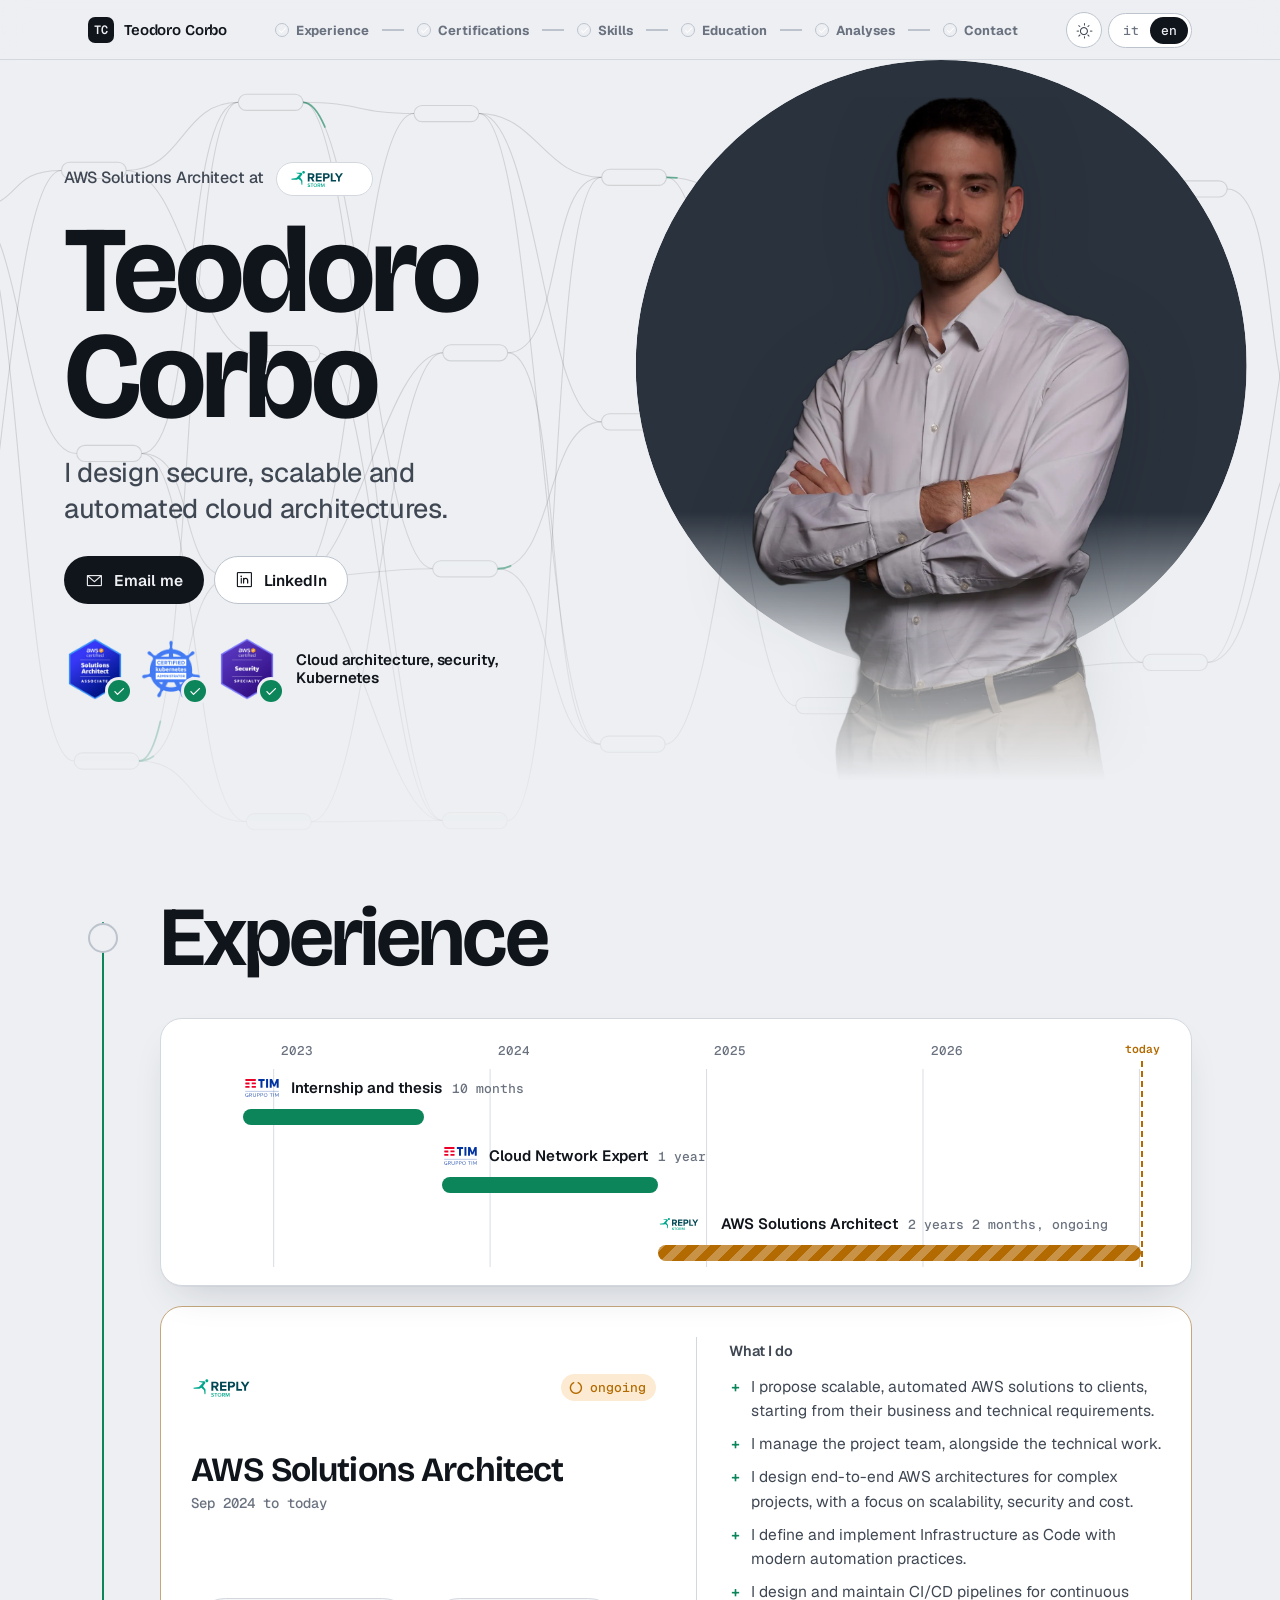
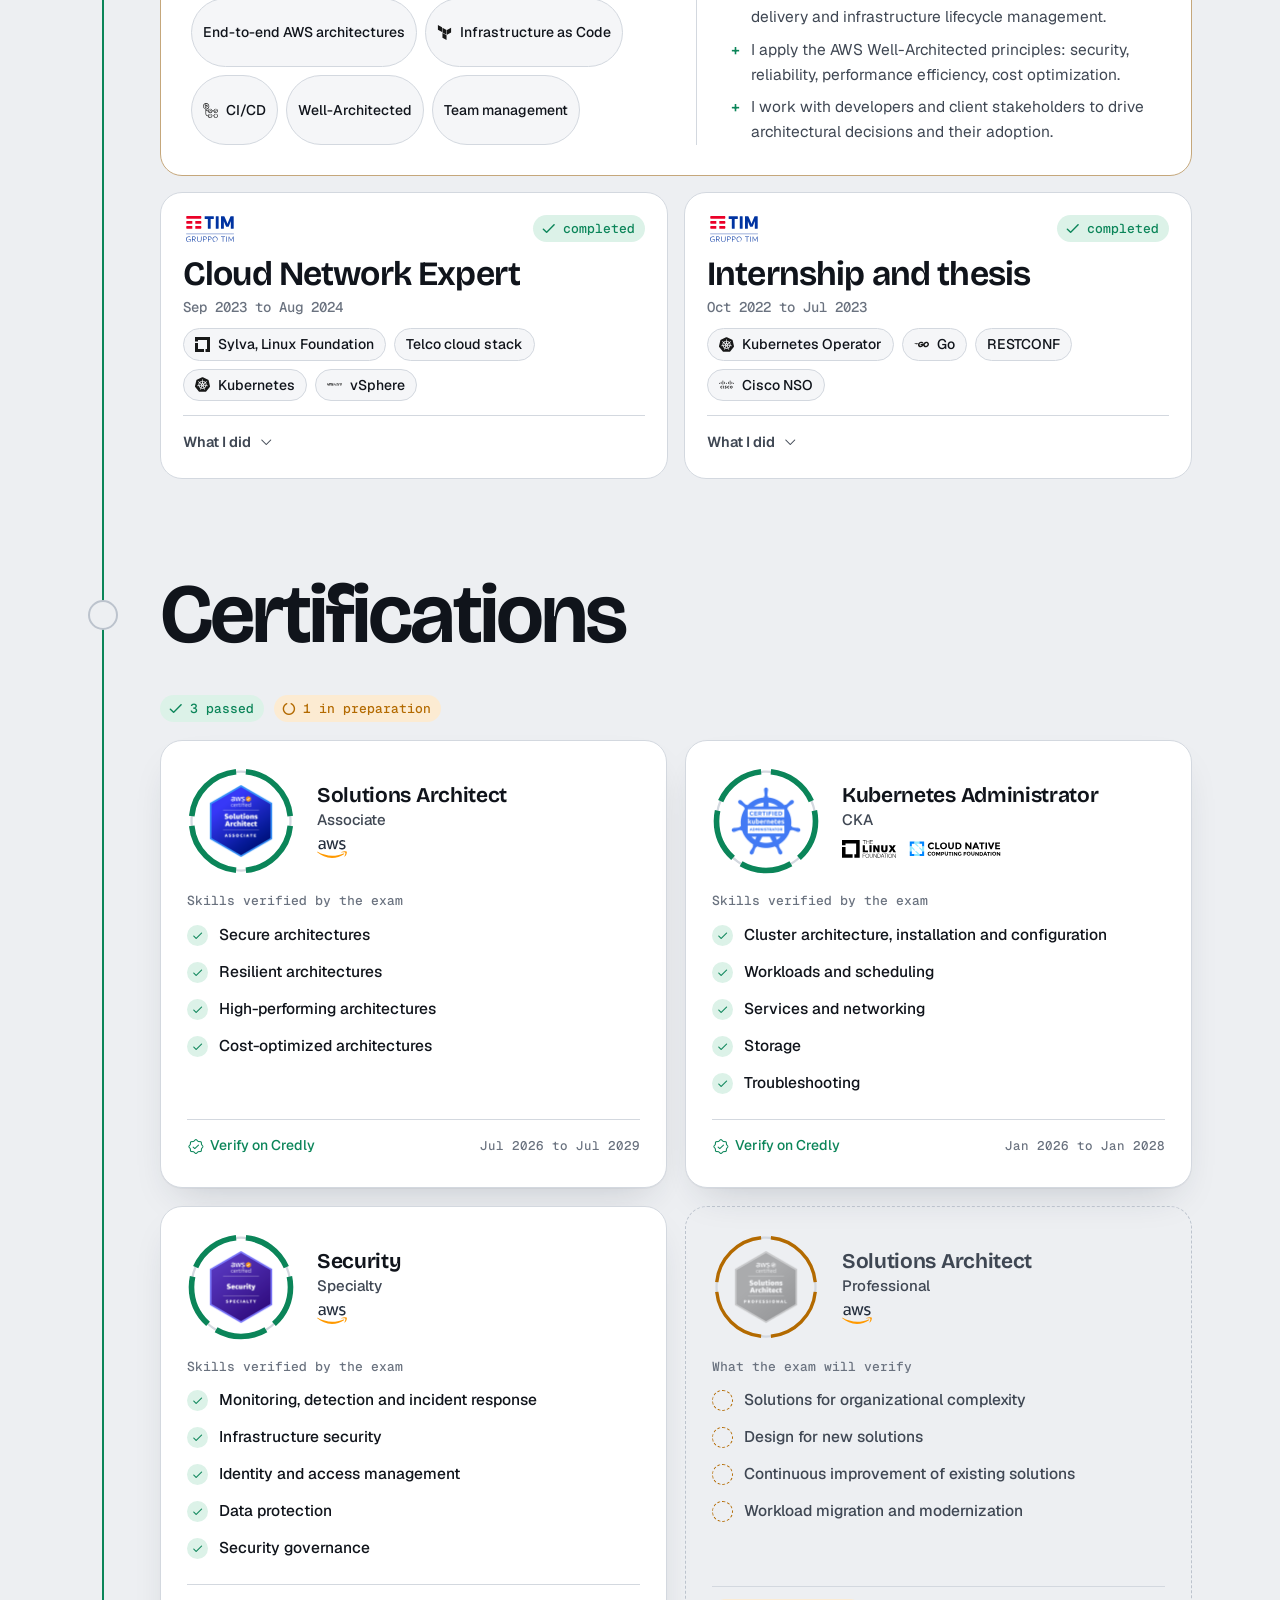
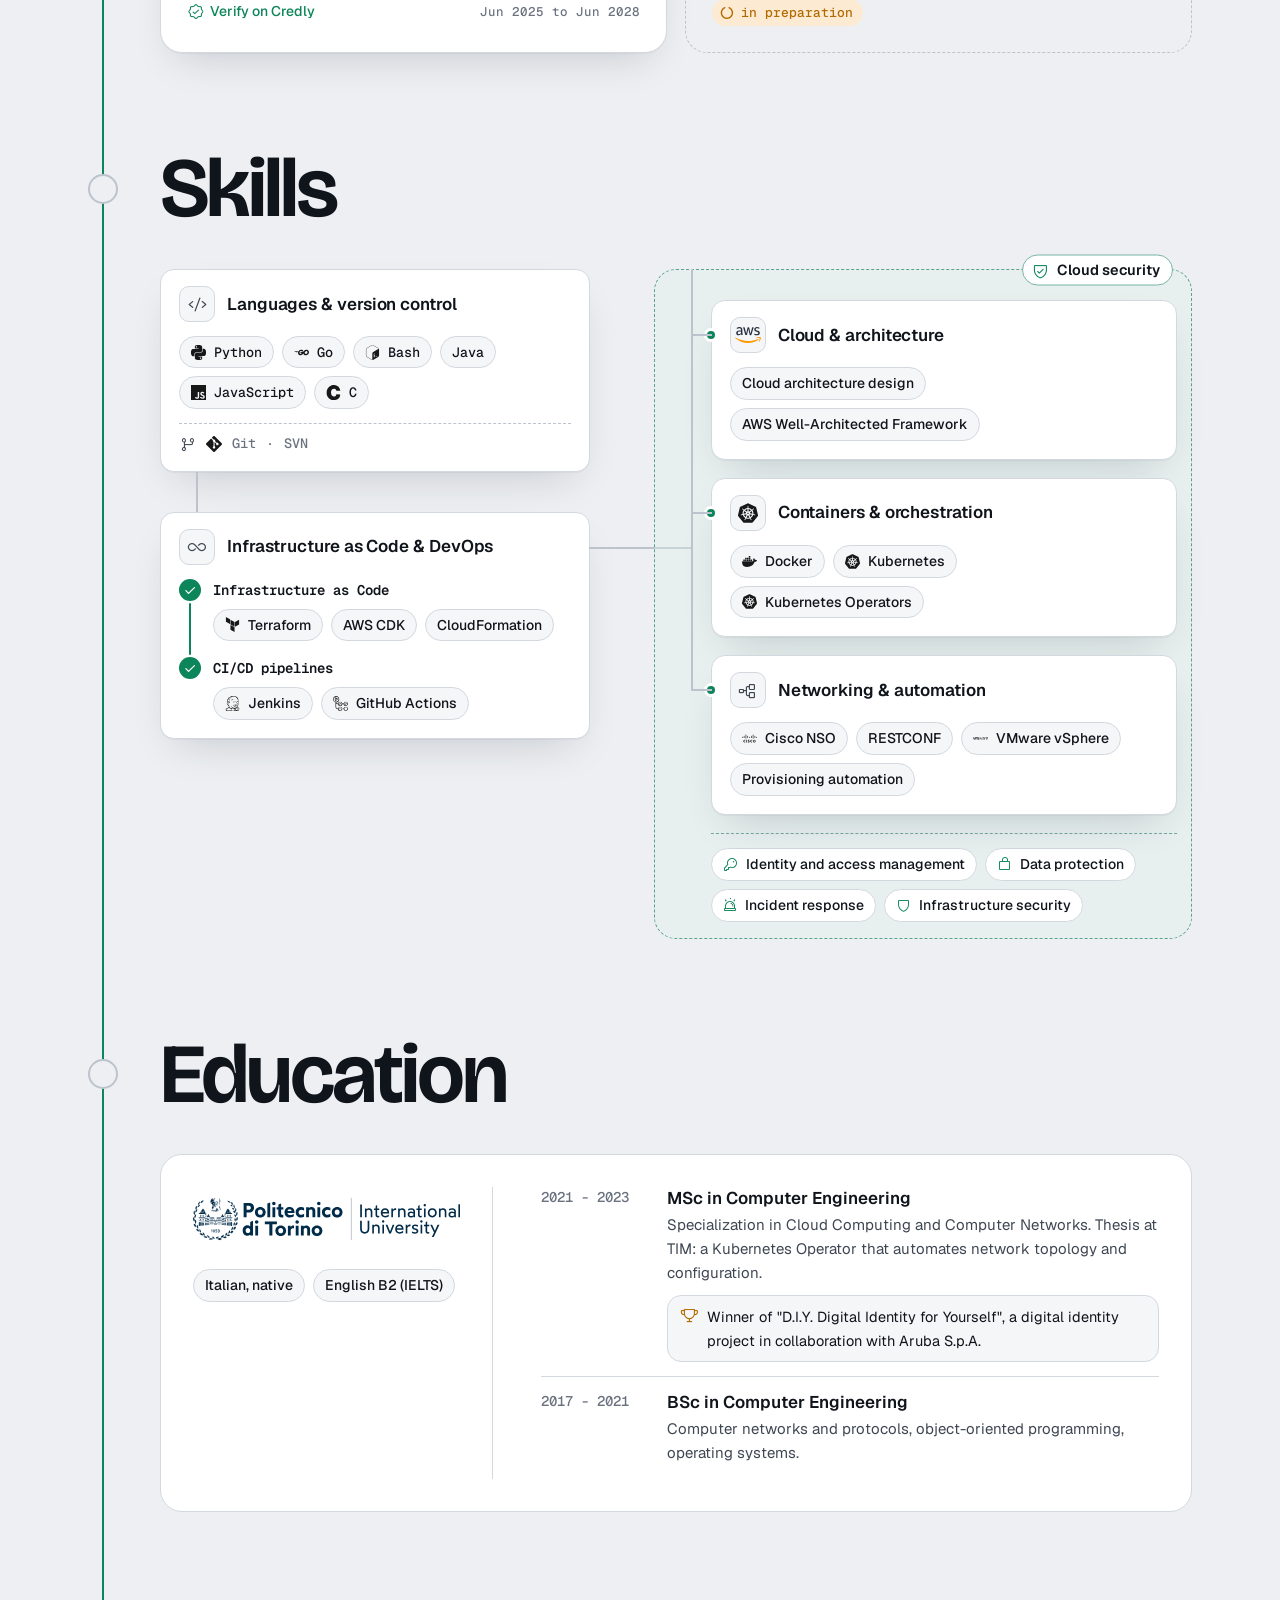
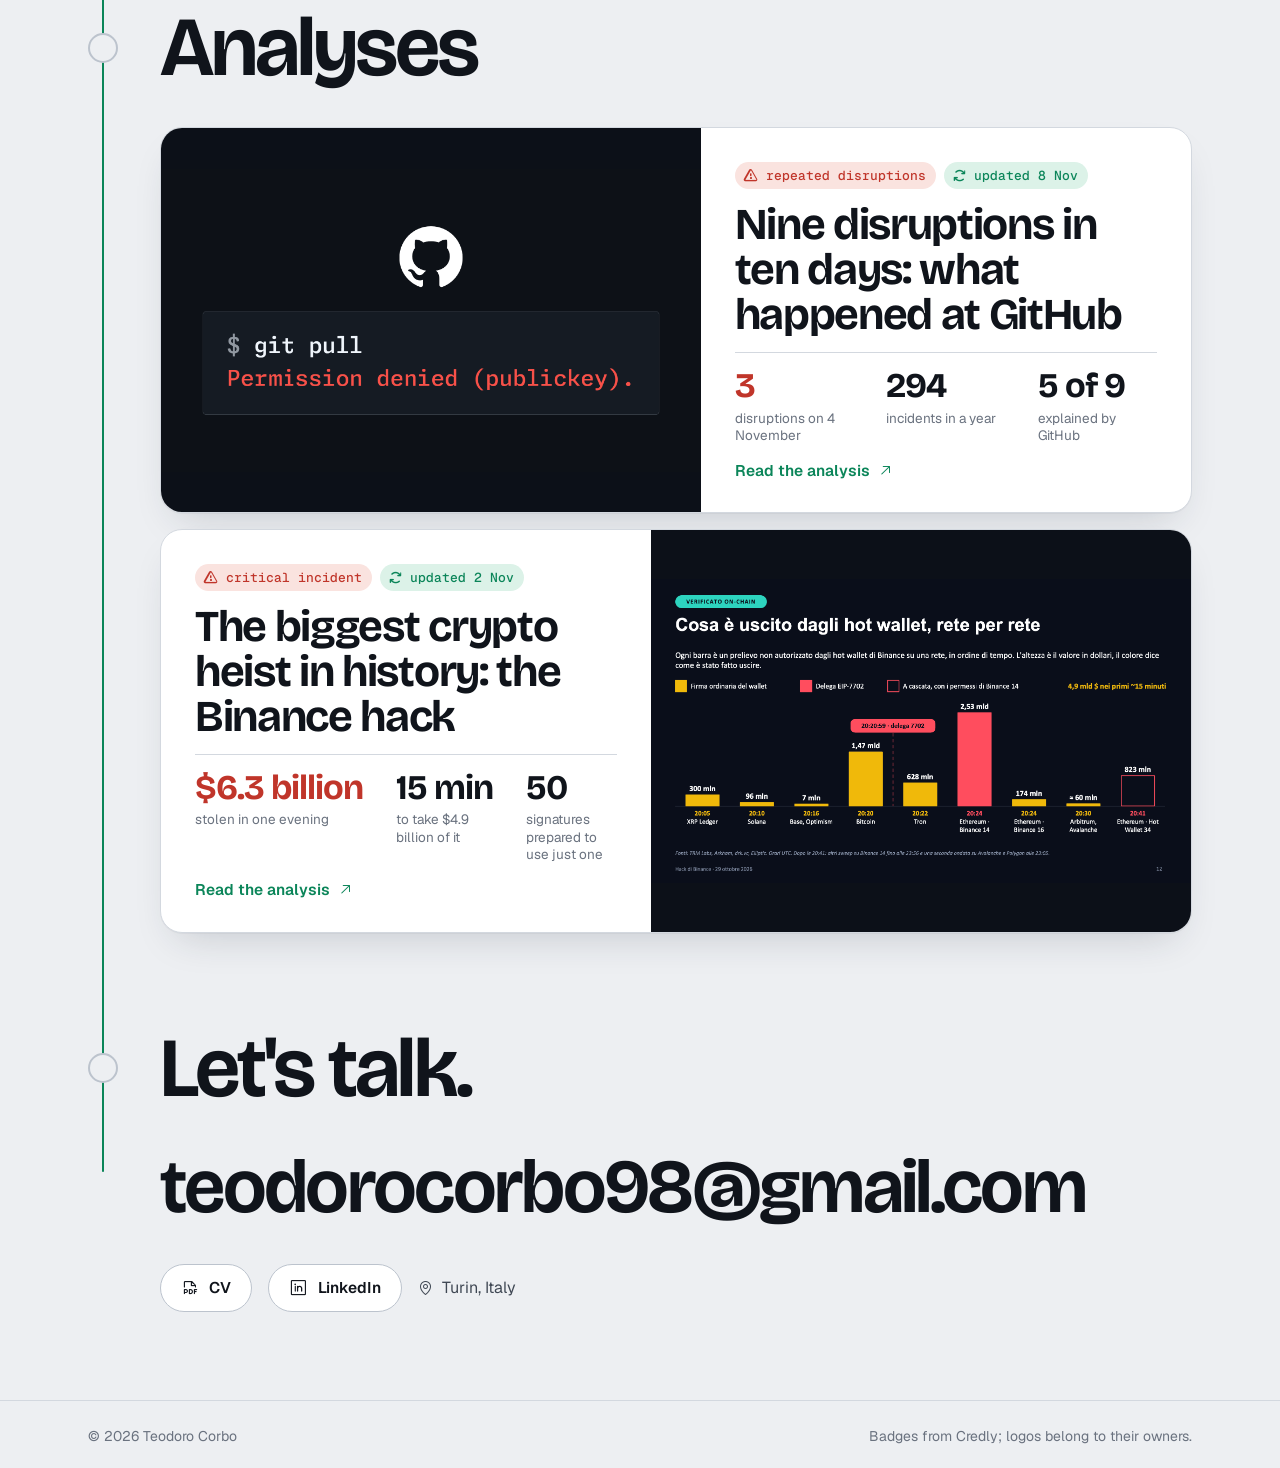
==== commit 57e93311: "Sito costruito dal progetto (ab3693b)" ====
--- a/en/index.html
+++ b/en/index.html
@@ -1,4 +1,4 @@
 <!DOCTYPE html><html lang="en"><head><meta charset="utf-8"><meta name="viewport" content="width=device-width, initial-scale=1"><script>
       /* tema prima del primo disegno: scelta salvata, altrimenti il sistema, altrimenti chiaro (design/GUIDA.md) */
       (() => { let t = null; try { t = localStorage.getItem('tema'); } catch (_) {} document.documentElement.dataset.theme = t || (matchMedia('(prefers-color-scheme: dark)').matches ? 'dark' : 'light'); document.documentElement.classList.add('js'); })();
-    </script><title>Teodoro Corbo · AWS Solutions Architect</title><meta name="description" content="Teodoro Corbo, AWS Solutions Architect at Storm Reply. My profile, CV and analyses of security and technology."><link rel="canonical" href="https://teodoro98.github.io/en/"><link rel="icon" type="image/svg+xml" href="/favicon.svg"><link rel="stylesheet" href="/icone/icone.css"><link rel="alternate" hreflang="it" href="https://teodoro98.github.io/"><link rel="alternate" hreflang="en" href="https://teodoro98.github.io/en/"><link rel="alternate" hreflang="x-default" href="https://teodoro98.github.io/"><meta property="og:site_name" content="Teodoro Corbo"><meta property="og:type" content="website"><meta property="og:title" content="Teodoro Corbo · AWS Solutions Architect"><meta property="og:description" content="Teodoro Corbo, AWS Solutions Architect at Storm Reply. My profile, CV and analyses of security and technology."><meta property="og:url" content="https://teodoro98.github.io/en/"><meta property="og:image" content="https://teodoro98.github.io/og-default.png"><meta property="og:image:width" content="1200"><meta property="og:image:height" content="630"><meta property="og:locale" content="en_GB"><meta property="og:locale:alternate" content="it_IT"><meta name="twitter:card" content="summary_large_image"><meta name="twitter:title" content="Teodoro Corbo · AWS Solutions Architect"><meta name="twitter:description" content="Teodoro Corbo, AWS Solutions Architect at Storm Reply. My profile, CV and analyses of security and technology."><meta name="twitter:image" content="https://teodoro98.github.io/og-default.png"><script defer src="https://cloud.umami.is/script.js" data-website-id="cc975674-ebe2-4d16-a97f-52bf9abba8f4" data-domains="teodoro98.github.io"></script><link rel="stylesheet" href="/_astro/Base.ZERoJILn.css"><link rel="stylesheet" href="/_astro/HomePage.Bm70Nzkj.css"></head><body><div class="fondo" aria-hidden="true"><div class="f-grafo"></div></div><a class="skip" href="#main">Skip to content</a><nav class="nav" aria-label="Main"><div class="wrap"><a class="marchio" href="/en/"><span class="mk">TC</span><span class="nm">Teodoro Corbo</span></a><ol class="tappe"><li><a href="#esperienze"><span class="st"><i class="ph-bold ph-check"></i></span><b>Experience</b></a></li><li><a href="#certificazioni"><span class="st"><i class="ph-bold ph-check"></i></span><b>Certifications</b></a></li><li><a href="#competenze"><span class="st"><i class="ph-bold ph-check"></i></span><b>Skills</b></a></li><li><a href="#formazione"><span class="st"><i class="ph-bold ph-check"></i></span><b>Education</b></a></li><li><a href="#analisi"><span class="st"><i class="ph-bold ph-check"></i></span><b>Analyses</b></a></li><li><a href="#contatti"><span class="st"><i class="ph-bold ph-check"></i></span><b>Contact</b></a></li></ol><div class="tappe-tel" aria-hidden="true"><div class="pp"><i></i><i></i><i></i><i></i><i></i><i></i></div><span data-inizio="start" data-fine="all checks passed">start</span></div><div class="attrezzi"><button class="tema" type="button" aria-pressed="false" aria-label="Dark theme"><i class="ph ph-sun"></i><i class="ph ph-moon"></i></button><nav class="lingua" aria-label="Language"><a href="/" hreflang="it" data-umami-event="lingua" data-umami-event-lang="en" data-umami-event-to="it" lang="it" aria-label="Italiano">it</a><a href="/en/" hreflang="en" aria-current="page">en</a></nav></div></div></nav><main id="main"><header class="hero"><div class="wrap hero-in"><div class="hero-testo"><p class="ruolo"><span>AWS Solutions Architect at</span><span class="azienda"><img class="sc-c" src="/loghi/storm-reply.svg" alt="Storm Reply"><img class="sc-s" src="/loghi/storm-reply-footer.svg" alt="Storm Reply"></span></p><h1><span class="r1">Teodoro</span><br><span class="r2">Corbo</span></h1><p class="frase">I design secure, scalable and automated cloud architectures.</p><div class="azioni"><a class="btn primo" href="mailto:teodorocorbo98@gmail.com" data-umami-event="email" data-umami-event-lang="en" data-umami-event-where="hero"><i class="ph ph-envelope-simple"></i><span>Email me</span></a><a class="btn secondo" href="https://www.linkedin.com/in/teodoro-corbo" rel="me noopener" data-umami-event="linkedin" data-umami-event-lang="en" data-umami-event-where="hero"><i class="ph ph-linkedin-logo"></i>LinkedIn</a></div><ul class="badge-hero" aria-label="Certifications"><li><a href="https://www.credly.com/badges/a552873f-6e5c-4658-9d5a-782ae7083cc0/public_url" aria-label="AWS Certified Solutions Architect – Associate: verify on Credly"><img src="/loghi/badge-aws-saa.png" alt="" width="62" height="62"><i class="ph-bold ph-check"></i></a></li><li><a href="https://www.credly.com/badges/55efd7b3-0922-42ea-937e-402697465710/public_url" aria-label="Certified Kubernetes Administrator (CKA): verify on Credly"><img src="/loghi/badge-cka.png" alt="" width="62" height="62"><i class="ph-bold ph-check"></i></a></li><li><a href="https://www.credly.com/badges/48fe5dd9-8444-46ad-acf0-9d06f2da65fe/public_url" aria-label="AWS Certified Security – Specialty: verify on Credly"><img src="/loghi/badge-aws-security.png" alt="" width="62" height="62"><i class="ph-bold ph-check"></i></a></li><li class="dicitura"><b>Cloud architecture, security, Kubernetes</b></li></ul></div><div class="scena"><div class="alone" aria-hidden="true"><i></i></div><div class="sogg"><img src="/c/profilo/foto.webp" alt="Teodoro Corbo" width="1100" height="2051" fetchpriority="high"></div></div></div></header><div class="corso"><div class="tronco" aria-hidden="true"></div><section class="sez" id="esperienze"><div class="wrap"><div class="sez-in"><div class="testa-sez"><h2 data-r><span class="nodo"><i class="ph-bold ph-check"></i></span><span>Experience</span></h2></div><div class="gantt" style="--mesi:54;--gen:6" data-r role="img" aria-label="Experience over time: Internship and thesis at TIM from October 2022 to July 2023; Cloud Network Expert at TIM from September 2023 to August 2024; AWS Solutions Architect at Storm Reply from September 2024, ongoing."><div class="asse" aria-hidden="true"><span style="--x:11.11">2023</span><span style="--x:33.33">2024</span><span style="--x:55.56">2025</span><span style="--x:77.78">2026</span></div><div class="righe"><div class="oggi" style="--x:97.22"><b>today</b></div><div class="lavoro" style="--l:5.56;--w:18.52;--k:0"><div class="et"><img class="sc-c" src="/loghi/tim-blu.svg" alt="TIM"><img class="sc-s" src="/loghi/tim-logo.svg" alt="TIM"><b>Internship and thesis</b><span class="dur">10 months</span></div><div class="traccia"><i class="tratto"></i></div></div><div class="lavoro" style="--l:25.93;--w:22.22;--k:1"><div class="et"><img class="sc-c" src="/loghi/tim-blu.svg" alt="TIM"><img class="sc-s" src="/loghi/tim-logo.svg" alt="TIM"><b>Cloud Network Expert</b><span class="dur">1 year</span></div><div class="traccia"><i class="tratto"></i></div></div><div class="lavoro run" style="--l:48.15;--w:49.07;--k:2"><div class="et"><img class="sc-c" src="/loghi/storm-reply.svg" alt="Storm Reply"><img class="sc-s" src="/loghi/storm-reply-footer.svg" alt="Storm Reply"><b>AWS Solutions Architect</b><span class="dur">2 years 2 months, ongoing</span></div><div class="traccia"><i class="tratto"></i></div></div></div></div><ol class="rilasci" reversed><li class="rilascio head" data-r><div class="su"><img class="sc-c" src="/loghi/storm-reply.svg" alt="Storm Reply"><img class="sc-s" src="/loghi/storm-reply-footer.svg" alt="Storm Reply"><span class="stato run"><i class="ph-bold ph-circle-notch"></i><span>ongoing</span></span></div><div class="titolo"><h3>AWS Solutions Architect</h3><p class="quando">Sep 2024 to today</p></div><ul class="chip"><li>End-to-end AWS architectures</li><li><img class="si" src="/loghi/si/terraform.svg" alt="">Infrastructure as Code</li><li><img class="si" src="/loghi/si/githubactions.svg" alt="">CI/CD</li><li>Well-Architected</li><li>Team management</li></ul><details class="sempre-aperto"><summary><span>What I do</span><i class="ph ph-caret-down"></i></summary><ul><li>I propose scalable, automated AWS solutions to clients, starting from their business and technical requirements.</li><li>I manage the project team, alongside the technical work.</li><li>I design end-to-end AWS architectures for complex projects, with a focus on scalability, security and cost.</li><li>I define and implement Infrastructure as Code with modern automation practices.</li><li>I design and maintain CI/CD pipelines for continuous delivery and infrastructure lifecycle management.</li><li>I apply the AWS Well-Architected principles: security, reliability, performance efficiency, cost optimization.</li><li>I work with developers and client stakeholders to drive architectural decisions and their adoption.</li></ul></details></li><li class="rilascio" data-r><div class="su"><img class="sc-c" src="/loghi/tim-blu.svg" alt="TIM"><img class="sc-s" src="/loghi/tim-logo.svg" alt="TIM"><span class="stato ok"><i class="ph-bold ph-check"></i><span>completed</span></span></div><div class="titolo"><h3>Cloud Network Expert</h3><p class="quando">Sep 2023 to Aug 2024</p></div><ul class="chip"><li><img class="si" src="/loghi/si/linuxfoundation.svg" alt="">Sylva, Linux Foundation</li><li>Telco cloud stack</li><li><img class="si" src="/loghi/si/kubernetes.svg" alt="">Kubernetes</li><li><img class="si" src="/loghi/si/vmware.svg" alt="">vSphere</li></ul><details><summary><span>What I did</span><i class="ph ph-caret-down"></i></summary><ul><li>Contributed to the architecture of a unified Telco Cloud Stack within Sylva, the Linux Foundation&#39;s open-source project.</li><li>Designed and supported CI/CD pipelines for on-premise cloud environments.</li><li>Worked on Kubernetes-based platforms and VMware vSphere infrastructure.</li><li>Automated infrastructure provisioning and deployments.</li></ul></details></li><li class="rilascio" data-r style="--d:1"><div class="su"><img class="sc-c" src="/loghi/tim-blu.svg" alt="TIM"><img class="sc-s" src="/loghi/tim-logo.svg" alt="TIM"><span class="stato ok"><i class="ph-bold ph-check"></i><span>completed</span></span></div><div class="titolo"><h3>Internship and thesis</h3><p class="quando">Oct 2022 to Jul 2023</p></div><ul class="chip"><li><img class="si" src="/loghi/si/kubernetes.svg" alt="">Kubernetes Operator</li><li><img class="si" src="/loghi/si/go.svg" alt="">Go</li><li>RESTCONF</li><li><img class="si" src="/loghi/si/cisco.svg" alt="">Cisco NSO</li></ul><details><summary><span>What I did</span><i class="ph ph-caret-down"></i></summary><ul><li>Designed and developed a Kubernetes Operator for automated network topology and configuration management.</li><li>Built cloud-native automation in Go with RESTCONF APIs.</li><li>Integrated Cisco NSO for network orchestration.</li><li>Applied DevOps principles to network automation and infrastructure management.</li></ul></details></li></ol></div></div></section><section class="sez" id="certificazioni"><div class="wrap"><div class="sez-in"><div class="testa-sez"><h2 data-r><span class="nodo"><i class="ph-bold ph-check"></i></span><span>Certifications</span></h2></div><div class="prove" data-r><div class="riass"><span class="stato ok"><i class="ph-bold ph-check"></i><span>3 passed</span></span><span class="stato run"><i class="ph-bold ph-circle-notch"></i><span>1 in preparation</span></span></div><article class="cert" style="--k:0"><a class="anello" href="https://www.credly.com/badges/a552873f-6e5c-4658-9d5a-782ae7083cc0/public_url" aria-label="AWS Certified Solutions Architect – Associate: verify on Credly"><img src="/loghi/badge-aws-saa.png" alt><svg viewBox="0 0 96 96" aria-hidden="true"><circle class="fondo-a" cx="48" cy="48" r="44"></circle><g class="sg"><circle class="seg" cx="48" cy="48" r="44" pathLength="100" style="--i:0" stroke-dasharray="21.80 78.20" stroke-dashoffset="-1.60"></circle></g><g class="sg"><circle class="seg" cx="48" cy="48" r="44" pathLength="100" style="--i:1" stroke-dasharray="21.80 78.20" stroke-dashoffset="-26.60"></circle></g><g class="sg"><circle class="seg" cx="48" cy="48" r="44" pathLength="100" style="--i:2" stroke-dasharray="21.80 78.20" stroke-dashoffset="-51.60"></circle></g><g class="sg"><circle class="seg" cx="48" cy="48" r="44" pathLength="100" style="--i:3" stroke-dasharray="21.80 78.20" stroke-dashoffset="-76.60"></circle></g></svg></a><div><h3>Solutions Architect<span>Associate</span></h3><div class="ente"><img class="sc-c" src="/loghi/aws-color.svg" alt="Amazon Web Services"><img class="sc-s" src="/loghi/aws-white@2x.png" alt="Amazon Web Services"></div></div><div class="cosa"><p>Skills verified by the exam</p><ul class="comp"><li style="--i:0"><i class="ph-bold ph-check"></i><span>Secure architectures</span></li><li style="--i:1"><i class="ph-bold ph-check"></i><span>Resilient architectures</span></li><li style="--i:2"><i class="ph-bold ph-check"></i><span>High-performing architectures</span></li><li style="--i:3"><i class="ph-bold ph-check"></i><span>Cost-optimized architectures</span></li></ul></div><div class="fine"><a class="verifica" href="https://www.credly.com/badges/a552873f-6e5c-4658-9d5a-782ae7083cc0/public_url"><i class="ph ph-seal-check"></i><span>Verify on Credly</span></a><small>Jul 2026 to Jul 2029</small></div></article><article class="cert" style="--k:1"><a class="anello" href="https://www.credly.com/badges/55efd7b3-0922-42ea-937e-402697465710/public_url" aria-label="Certified Kubernetes Administrator (CKA): verify on Credly"><img src="/loghi/badge-cka.png" alt><svg viewBox="0 0 96 96" aria-hidden="true"><circle class="fondo-a" cx="48" cy="48" r="44"></circle><g class="sg"><circle class="seg" cx="48" cy="48" r="44" pathLength="100" style="--i:0" stroke-dasharray="16.80 83.20" stroke-dashoffset="-1.60"></circle></g><g class="sg"><circle class="seg" cx="48" cy="48" r="44" pathLength="100" style="--i:1" stroke-dasharray="16.80 83.20" stroke-dashoffset="-21.60"></circle></g><g class="sg"><circle class="seg" cx="48" cy="48" r="44" pathLength="100" style="--i:2" stroke-dasharray="16.80 83.20" stroke-dashoffset="-41.60"></circle></g><g class="sg"><circle class="seg" cx="48" cy="48" r="44" pathLength="100" style="--i:3" stroke-dasharray="16.80 83.20" stroke-dashoffset="-61.60"></circle></g><g class="sg"><circle class="seg" cx="48" cy="48" r="44" pathLength="100" style="--i:4" stroke-dasharray="16.80 83.20" stroke-dashoffset="-81.60"></circle></g></svg></a><div><h3>Kubernetes Administrator<span>CKA</span></h3><div class="ente"><img class="sc-c nero" src="/loghi/lf-white.svg" alt="The Linux Foundation"><img class="sc-s" src="/loghi/lf-white.svg" alt="The Linux Foundation"><img class="sc-c" src="/loghi/cncf-color.svg" alt="Cloud Native Computing Foundation"><img class="sc-s" src="/loghi/cncf-white.svg" alt="Cloud Native Computing Foundation"></div></div><div class="cosa"><p>Skills verified by the exam</p><ul class="comp"><li style="--i:0"><i class="ph-bold ph-check"></i><span>Cluster architecture, installation and configuration</span></li><li style="--i:1"><i class="ph-bold ph-check"></i><span>Workloads and scheduling</span></li><li style="--i:2"><i class="ph-bold ph-check"></i><span>Services and networking</span></li><li style="--i:3"><i class="ph-bold ph-check"></i><span>Storage</span></li><li style="--i:4"><i class="ph-bold ph-check"></i><span>Troubleshooting</span></li></ul></div><div class="fine"><a class="verifica" href="https://www.credly.com/badges/55efd7b3-0922-42ea-937e-402697465710/public_url"><i class="ph ph-seal-check"></i><span>Verify on Credly</span></a><small>Jan 2026 to Jan 2028</small></div></article><article class="cert" style="--k:2"><a class="anello" href="https://www.credly.com/badges/48fe5dd9-8444-46ad-acf0-9d06f2da65fe/public_url" aria-label="AWS Certified Security – Specialty: verify on Credly"><img src="/loghi/badge-aws-security.png" alt><svg viewBox="0 0 96 96" aria-hidden="true"><circle class="fondo-a" cx="48" cy="48" r="44"></circle><g class="sg"><circle class="seg" cx="48" cy="48" r="44" pathLength="100" style="--i:0" stroke-dasharray="16.80 83.20" stroke-dashoffset="-1.60"></circle></g><g class="sg"><circle class="seg" cx="48" cy="48" r="44" pathLength="100" style="--i:1" stroke-dasharray="16.80 83.20" stroke-dashoffset="-21.60"></circle></g><g class="sg"><circle class="seg" cx="48" cy="48" r="44" pathLength="100" style="--i:2" stroke-dasharray="16.80 83.20" stroke-dashoffset="-41.60"></circle></g><g class="sg"><circle class="seg" cx="48" cy="48" r="44" pathLength="100" style="--i:3" stroke-dasharray="16.80 83.20" stroke-dashoffset="-61.60"></circle></g><g class="sg"><circle class="seg" cx="48" cy="48" r="44" pathLength="100" style="--i:4" stroke-dasharray="16.80 83.20" stroke-dashoffset="-81.60"></circle></g></svg></a><div><h3>Security<span>Specialty</span></h3><div class="ente"><img class="sc-c" src="/loghi/aws-color.svg" alt="Amazon Web Services"><img class="sc-s" src="/loghi/aws-white@2x.png" alt="Amazon Web Services"></div></div><div class="cosa"><p>Skills verified by the exam</p><ul class="comp"><li style="--i:0"><i class="ph-bold ph-check"></i><span>Monitoring, detection and incident response</span></li><li style="--i:1"><i class="ph-bold ph-check"></i><span>Infrastructure security</span></li><li style="--i:2"><i class="ph-bold ph-check"></i><span>Identity and access management</span></li><li style="--i:3"><i class="ph-bold ph-check"></i><span>Data protection</span></li><li style="--i:4"><i class="ph-bold ph-check"></i><span>Security governance</span></li></ul></div><div class="fine"><a class="verifica" href="https://www.credly.com/badges/48fe5dd9-8444-46ad-acf0-9d06f2da65fe/public_url"><i class="ph ph-seal-check"></i><span>Verify on Credly</span></a><small>Jun 2025 to Jun 2028</small></div></article><article class="cert attesa" style="--k:3"><div class="anello"><img src="/loghi/badge-aws-sap.png" alt="AWS Certified Solutions Architect – Professional, in preparation"><svg viewBox="0 0 96 96" aria-hidden="true"><circle class="fondo-a" cx="48" cy="48" r="44"></circle><g class="sg"><circle class="seg" cx="48" cy="48" r="44" pathLength="100" style="--i:0" stroke-dasharray="21.80 78.20" stroke-dashoffset="-1.60"></circle></g><g class="sg"><circle class="seg" cx="48" cy="48" r="44" pathLength="100" style="--i:1" stroke-dasharray="21.80 78.20" stroke-dashoffset="-26.60"></circle></g><g class="sg"><circle class="seg" cx="48" cy="48" r="44" pathLength="100" style="--i:2" stroke-dasharray="21.80 78.20" stroke-dashoffset="-51.60"></circle></g><g class="sg"><circle class="seg" cx="48" cy="48" r="44" pathLength="100" style="--i:3" stroke-dasharray="21.80 78.20" stroke-dashoffset="-76.60"></circle></g></svg></div><div><h3>Solutions Architect<span>Professional</span></h3><div class="ente"><img class="sc-c" src="/loghi/aws-color.svg" alt="Amazon Web Services"><img class="sc-s" src="/loghi/aws-white@2x.png" alt="Amazon Web Services"></div></div><div class="cosa"><p>What the exam will verify</p><ul class="comp"><li style="--i:0"><i></i><span>Solutions for organizational complexity</span></li><li style="--i:1"><i></i><span>Design for new solutions</span></li><li style="--i:2"><i></i><span>Continuous improvement of existing solutions</span></li><li style="--i:3"><i></i><span>Workload migration and modernization</span></li></ul></div><div class="fine"><span class="stato run"><i class="ph-bold ph-circle-notch"></i><span>in preparation</span></span></div></article></div></div></div></section><section class="sez" id="competenze"><div class="wrap"><div class="sez-in"><div class="testa-sez"><h2 data-r><span class="nodo"><i class="ph-bold ph-check"></i></span><span>Skills</span></h2></div><div class="arch" data-r role="group" aria-label="Skills drawn as an architecture: code enters the pipeline, the pipeline releases into the environments, security is the perimeter around all of them"><div class="arch-sx"><article class="blocco codice" style="--k:0"><header><span class="ic"><i class="ph ph-code"></i></span><h3>Languages &amp; version control</h3></header><ul class="chip"><li><img class="si" src="/loghi/si/python.svg" alt="">Python</li><li><img class="si" src="/loghi/si/go.svg" alt="">Go</li><li><img class="si" src="/loghi/si/gnubash.svg" alt="">Bash</li><li>Java</li><li><img class="si" src="/loghi/si/javascript.svg" alt="">JavaScript</li><li><img class="si" src="/loghi/si/c.svg" alt="">C</li></ul><div class="repo"><i class="ph ph-git-branch"></i><img class="si" src="/loghi/si/git.svg" alt="">Git<span aria-hidden="true">·</span>SVN</div></article><div class="filo v" style="--k:1" aria-hidden="true"><i class="pk"></i></div><article class="blocco pipe" style="--k:2"><header><span class="ic"><i class="ph ph-infinity"></i></span><h3>Infrastructure as Code &amp; DevOps</h3></header><ol class="fasi"><li><span class="st"><i class="ph-bold ph-check"></i></span><b>Infrastructure as Code</b><ul class="chip"><li><img class="si" src="/loghi/si/terraform.svg" alt="">Terraform</li><li>AWS CDK</li><li>CloudFormation</li></ul></li><li><span class="st"><i class="ph-bold ph-check"></i></span><b>CI/CD pipelines</b><ul class="chip"><li><img class="si" src="/loghi/si/jenkins.svg" alt="">Jenkins</li><li><img class="si" src="/loghi/si/githubactions.svg" alt="">GitHub Actions</li></ul></li></ol><div class="filo uscita" style="--k:3" aria-hidden="true"><i class="pk" style="animation-delay:-1.2s"></i></div></article></div><div class="perimetro"><h3 class="nome"><i class="ph ph-shield-check"></i><span>Cloud security</span></h3><div class="ambienti"><article class="blocco amb" style="--k:4"><header><span class="ic"><img class="aws sc-c" src="/loghi/aws-color.svg" alt="AWS"><img class="aws sc-s" src="/loghi/aws-white@2x.png" alt="AWS"></span><h3>Cloud &amp; architecture</h3></header><ul class="chip"><li>Cloud architecture design</li><li>AWS Well-Architected Framework</li></ul></article><article class="blocco amb" style="--k:5"><header><span class="ic"><img class="si" src="/loghi/si/kubernetes.svg" alt=""></span><h3>Containers &amp; orchestration</h3></header><ul class="chip"><li><img class="si" src="/loghi/si/docker.svg" alt="">Docker</li><li><img class="si" src="/loghi/si/kubernetes.svg" alt="">Kubernetes</li><li><img class="si" src="/loghi/si/kubernetes.svg" alt="">Kubernetes Operators</li></ul></article><article class="blocco amb" style="--k:6"><header><span class="ic"><i class="ph ph-tree-structure"></i></span><h3>Networking &amp; automation</h3></header><ul class="chip"><li><img class="si" src="/loghi/si/cisco.svg" alt="">Cisco NSO</li><li>RESTCONF</li><li><img class="si" src="/loghi/si/vmware.svg" alt="">VMware vSphere</li><li>Provisioning automation</li></ul></article></div><div class="controlli" style="--k:7"><ul class="chip"><li><i class="ph ph-key"></i><span>Identity and access management</span></li><li><i class="ph ph-lock-simple"></i><span>Data protection</span></li><li><i class="ph ph-siren"></i><span>Incident response</span></li><li><i class="ph ph-shield"></i><span>Infrastructure security</span></li></ul></div></div></div></div></div></section><section class="sez" id="formazione"><div class="wrap"><div class="sez-in"><div class="testa-sez"><h2 data-r><span class="nodo"><i class="ph-bold ph-check"></i></span><span>Education</span></h2></div><div class="formazione" data-r><div class="ateneo"><img class="logo-mono" src="/loghi/polito-mobile.svg" alt="Politecnico di Torino"><div class="lingue"><ul class="chip"><li>Italian, native</li><li>English B2 (IELTS)</li></ul></div></div><ul class="lauree"><li><span class="anni">2021 - 2023</span><div><b>MSc in Computer Engineering</b><p>Specialization in Cloud Computing and Computer Networks. Thesis at TIM: a Kubernetes Operator that automates network topology and configuration.</p><span class="premio"><i class="ph ph-trophy"></i><span>Winner of &quot;D.I.Y. Digital Identity for Yourself&quot;, a digital identity project in collaboration with Aruba S.p.A.</span></span></div></li><li><span class="anni">2017 - 2021</span><div><b>BSc in Computer Engineering</b><p>Computer networks and protocols, object-oriented programming, operating systems.</p></div></li></ul></div></div></div></section><section class="sez" id="analisi"><div class="wrap"><div class="sez-in"><div class="testa-sez"><h2 data-r><span class="nodo"><i class="ph-bold ph-check"></i></span><span>Analyses</span></h2></div><div class="rapporti"><a class="rapporto" href="/en/analysis/github-2026-11/" data-r data-umami-event="analisi" data-umami-event-lang="en" data-umami-event-slug="github-2026-11"><div class="vis"><img src="/c/github-2026-11/cover.png" alt="The GitHub logo above a terminal: the command “$ git pull” gets the reply “Permission denied (publickey).”" loading="lazy"></div><div class="corpo"><div class="stati"><span class="stato fail"><i class="ph-bold ph-warning"></i><span>repeated disruptions</span></span><span class="stato ok"><i class="ph-bold ph-arrows-clockwise"></i><span>updated 8 Nov</span></span></div><h3>Nine disruptions in ten days: what happened at GitHub</h3><div class="cifre"><div><b class="rosso">3</b><span>disruptions on 4 November</span></div><div><b>294</b><span>incidents in a year</span></div><div><b>5 of 9</b><span>explained by GitHub</span></div></div><span class="vai"><span>Read the analysis</span><i class="ph ph-arrow-up-right"></i></span></div></a><a class="rapporto" href="/en/analysis/binance-hack/" data-r data-umami-event="analisi" data-umami-event-lang="en" data-umami-event-slug="binance-hack"><div class="vis"><img src="/c/binance-hack/slide-prelievi-it.png" alt="What left Binance's hot wallets, chain by chain (slide from the Italian deck)" loading="lazy"></div><div class="corpo"><div class="stati"><span class="stato fail"><i class="ph-bold ph-warning"></i><span>critical incident</span></span><span class="stato ok"><i class="ph-bold ph-arrows-clockwise"></i><span>updated 2 Nov</span></span></div><h3>The biggest crypto heist in history: the Binance hack</h3><div class="cifre"><div><b class="rosso">$6.3 billion</b><span>stolen in one evening</span></div><div><b>15 min</b><span>to take $4.9 billion of it</span></div><div><b>50</b><span>signatures prepared to use just one</span></div></div><span class="vai"><span>Read the analysis</span><i class="ph ph-arrow-up-right"></i></span></div></a></div></div></div></section><section class="sez contatti" id="contatti"><div class="wrap"><div class="sez-in"><div class="testa-sez"><h2 data-r><span class="nodo"><i class="ph-bold ph-check"></i></span><span>Let&#39;s talk.</span></h2></div><a class="email" href="mailto:teodorocorbo98@gmail.com" data-r data-umami-event="email" data-umami-event-lang="en" data-umami-event-where="contatti">teodorocorbo98@gmail.com</a><div class="azioni" data-r style="--d:1"><a class="btn secondo" href="/cv/teodoro-corbo-cv-en.pdf" target="_blank" rel="noopener" data-umami-event="cv-pdf" data-umami-event-lang="en" data-umami-event-where="contatti"><i class="ph ph-file-pdf"></i>CV</a><a class="btn secondo" href="https://www.linkedin.com/in/teodoro-corbo" rel="me noopener" data-umami-event="linkedin" data-umami-event-lang="en" data-umami-event-where="contatti"><i class="ph ph-linkedin-logo"></i>LinkedIn</a><span class="dove"><i class="ph ph-map-pin"></i><span>Turin, Italy</span></span></div></div></div></section></div></main><div class="barra-contatto"><div class="pillola"><a class="btn primo" href="mailto:teodorocorbo98@gmail.com" data-umami-event="email" data-umami-event-lang="en" data-umami-event-where="barra"><i class="ph ph-envelope-simple"></i><span>Email me</span></a><a class="btn secondo" href="/cv/teodoro-corbo-cv-en.pdf" target="_blank" rel="noopener" data-umami-event="cv-pdf" data-umami-event-lang="en" data-umami-event-where="barra"><i class="ph ph-file-pdf"></i><span>CV</span></a><a class="btn secondo" href="https://www.linkedin.com/in/teodoro-corbo" rel="me noopener" data-umami-event="linkedin" data-umami-event-lang="en" data-umami-event-where="barra"><i class="ph ph-linkedin-logo"></i><span>LinkedIn</span></a></div></div><footer class="piede"><div class="wrap"><span>© 2026 Teodoro Corbo</span><span>Badges from Credly; logos belong to their owners.</span></div></footer><script type="module" src="/_astro/Base.astro_astro_type_script_index_0_lang.Cv_SQ6CX.js"></script></body></html>+    </script><title>Teodoro Corbo · AWS Solutions Architect</title><meta name="description" content="Teodoro Corbo, AWS Solutions Architect at Storm Reply. My profile, CV and analyses of security and technology."><link rel="canonical" href="https://teodoro98.github.io/en/"><link rel="icon" type="image/svg+xml" href="/favicon.svg"><link rel="stylesheet" href="/icone/icone.css"><link rel="alternate" hreflang="it" href="https://teodoro98.github.io/"><link rel="alternate" hreflang="en" href="https://teodoro98.github.io/en/"><link rel="alternate" hreflang="x-default" href="https://teodoro98.github.io/"><meta property="og:site_name" content="Teodoro Corbo"><meta property="og:type" content="website"><meta property="og:title" content="Teodoro Corbo · AWS Solutions Architect"><meta property="og:description" content="Teodoro Corbo, AWS Solutions Architect at Storm Reply. My profile, CV and analyses of security and technology."><meta property="og:url" content="https://teodoro98.github.io/en/"><meta property="og:image" content="https://teodoro98.github.io/og-default.png"><meta property="og:image:width" content="1200"><meta property="og:image:height" content="630"><meta property="og:locale" content="en_GB"><meta property="og:locale:alternate" content="it_IT"><meta name="twitter:card" content="summary_large_image"><meta name="twitter:title" content="Teodoro Corbo · AWS Solutions Architect"><meta name="twitter:description" content="Teodoro Corbo, AWS Solutions Architect at Storm Reply. My profile, CV and analyses of security and technology."><meta name="twitter:image" content="https://teodoro98.github.io/og-default.png"><script defer src="https://cloud.umami.is/script.js" data-website-id="cc975674-ebe2-4d16-a97f-52bf9abba8f4" data-domains="teodoro98.github.io"></script><link rel="stylesheet" href="/_astro/Base.rfSXfzpf.css"><link rel="stylesheet" href="/_astro/HomePage.Bm70Nzkj.css"></head><body><div class="fondo" aria-hidden="true"><div class="f-grafo"></div></div><a class="skip" href="#main">Skip to content</a><nav class="nav" aria-label="Main"><div class="wrap"><a class="marchio" href="/en/"><span class="mk">TC</span><span class="nm">Teodoro Corbo</span></a><ol class="tappe"><li><a href="#esperienze"><span class="st"><i class="ph-bold ph-check"></i></span><b>Experience</b></a></li><li><a href="#certificazioni"><span class="st"><i class="ph-bold ph-check"></i></span><b>Certifications</b></a></li><li><a href="#competenze"><span class="st"><i class="ph-bold ph-check"></i></span><b>Skills</b></a></li><li><a href="#formazione"><span class="st"><i class="ph-bold ph-check"></i></span><b>Education</b></a></li><li><a href="#analisi"><span class="st"><i class="ph-bold ph-check"></i></span><b>Analyses</b></a></li><li><a href="#contatti"><span class="st"><i class="ph-bold ph-check"></i></span><b>Contact</b></a></li></ol><div class="tappe-tel" aria-hidden="true"><div class="pp"><i></i><i></i><i></i><i></i><i></i><i></i></div><span data-inizio="start" data-fine="all checks passed">start</span></div><div class="attrezzi"><button class="tema" type="button" aria-pressed="false" aria-label="Dark theme"><i class="ph ph-sun"></i><i class="ph ph-moon"></i></button><nav class="lingua" aria-label="Language"><a href="/" hreflang="it" data-umami-event="lingua" data-umami-event-lang="en" data-umami-event-to="it" lang="it" aria-label="Italiano">it</a><a href="/en/" hreflang="en" aria-current="page">en</a></nav></div></div></nav><main id="main"><header class="hero"><div class="wrap hero-in"><div class="hero-testo"><p class="ruolo"><span>AWS Solutions Architect at</span><span class="azienda"><img class="sc-c" src="/loghi/storm-reply.svg" alt="Storm Reply"><img class="sc-s" src="/loghi/storm-reply-footer.svg" alt="Storm Reply"></span></p><h1><span class="r1">Teodoro</span><br><span class="r2">Corbo</span></h1><p class="frase">I design secure, scalable and automated cloud architectures.</p><div class="azioni"><a class="btn primo" href="mailto:teodorocorbo98@gmail.com" data-umami-event="email" data-umami-event-lang="en" data-umami-event-where="hero"><i class="ph ph-envelope-simple"></i><span>Email me</span></a><a class="btn secondo" href="https://www.linkedin.com/in/teodoro-corbo" rel="me noopener" data-umami-event="linkedin" data-umami-event-lang="en" data-umami-event-where="hero"><i class="ph ph-linkedin-logo"></i>LinkedIn</a></div><ul class="badge-hero" aria-label="Certifications"><li><a href="https://www.credly.com/badges/a552873f-6e5c-4658-9d5a-782ae7083cc0/public_url" aria-label="AWS Certified Solutions Architect – Associate: verify on Credly"><img src="/loghi/badge-aws-saa.png" alt="" width="62" height="62"><i class="ph-bold ph-check"></i></a></li><li><a href="https://www.credly.com/badges/55efd7b3-0922-42ea-937e-402697465710/public_url" aria-label="Certified Kubernetes Administrator (CKA): verify on Credly"><img src="/loghi/badge-cka.png" alt="" width="62" height="62"><i class="ph-bold ph-check"></i></a></li><li><a href="https://www.credly.com/badges/48fe5dd9-8444-46ad-acf0-9d06f2da65fe/public_url" aria-label="AWS Certified Security – Specialty: verify on Credly"><img src="/loghi/badge-aws-security.png" alt="" width="62" height="62"><i class="ph-bold ph-check"></i></a></li><li class="dicitura"><b>Cloud architecture, security, Kubernetes</b></li></ul></div><div class="scena"><div class="alone" aria-hidden="true"><i></i></div><div class="sogg"><img src="/c/profilo/foto.webp" alt="Teodoro Corbo" width="1100" height="2051" fetchpriority="high"></div></div></div></header><div class="corso"><div class="tronco" aria-hidden="true"></div><section class="sez" id="esperienze"><div class="wrap"><div class="sez-in"><div class="testa-sez"><h2 data-r><span class="nodo"><i class="ph-bold ph-check"></i></span><span>Experience</span></h2></div><div class="gantt" style="--mesi:54;--gen:6" data-r role="img" aria-label="Experience over time: Internship and thesis at TIM from October 2022 to July 2023; Cloud Network Expert at TIM from September 2023 to August 2024; AWS Solutions Architect at Storm Reply from September 2024, ongoing."><div class="asse" aria-hidden="true"><span style="--x:11.11">2023</span><span style="--x:33.33">2024</span><span style="--x:55.56">2025</span><span style="--x:77.78">2026</span></div><div class="righe"><div class="oggi" style="--x:97.72"><b>today</b></div><div class="lavoro" style="--l:5.56;--w:18.52;--k:0"><div class="et"><img class="sc-c" src="/loghi/tim-blu.svg" alt="TIM"><img class="sc-s" src="/loghi/tim-logo.svg" alt="TIM"><b>Internship and thesis</b><span class="dur">10 months</span></div><div class="traccia"><i class="tratto"></i></div></div><div class="lavoro" style="--l:25.93;--w:22.22;--k:1"><div class="et"><img class="sc-c" src="/loghi/tim-blu.svg" alt="TIM"><img class="sc-s" src="/loghi/tim-logo.svg" alt="TIM"><b>Cloud Network Expert</b><span class="dur">1 year</span></div><div class="traccia"><i class="tratto"></i></div></div><div class="lavoro run" style="--l:48.15;--w:49.57;--k:2"><div class="et"><img class="sc-c" src="/loghi/storm-reply.svg" alt="Storm Reply"><img class="sc-s" src="/loghi/storm-reply-footer.svg" alt="Storm Reply"><b>AWS Solutions Architect</b><span class="dur">2 years 2 months, ongoing</span></div><div class="traccia"><i class="tratto"></i></div></div></div></div><ol class="rilasci" reversed><li class="rilascio head" data-r><div class="su"><img class="sc-c" src="/loghi/storm-reply.svg" alt="Storm Reply"><img class="sc-s" src="/loghi/storm-reply-footer.svg" alt="Storm Reply"><span class="stato run"><i class="ph-bold ph-circle-notch"></i><span>ongoing</span></span></div><div class="titolo"><h3>AWS Solutions Architect</h3><p class="quando">Sep 2024 to today</p></div><ul class="chip"><li>End-to-end AWS architectures</li><li><img class="si" src="/loghi/si/terraform.svg" alt="">Infrastructure as Code</li><li><img class="si" src="/loghi/si/githubactions.svg" alt="">CI/CD</li><li>Well-Architected</li><li>Team management</li></ul><details class="sempre-aperto"><summary><span>What I do</span><i class="ph ph-caret-down"></i></summary><ul><li>I propose scalable, automated AWS solutions to clients, starting from their business and technical requirements.</li><li>I manage the project team, alongside the technical work.</li><li>I design end-to-end AWS architectures for complex projects, with a focus on scalability, security and cost.</li><li>I define and implement Infrastructure as Code with modern automation practices.</li><li>I design and maintain CI/CD pipelines for continuous delivery and infrastructure lifecycle management.</li><li>I apply the AWS Well-Architected principles: security, reliability, performance efficiency, cost optimization.</li><li>I work with developers and client stakeholders to drive architectural decisions and their adoption.</li></ul></details></li><li class="rilascio" data-r><div class="su"><img class="sc-c" src="/loghi/tim-blu.svg" alt="TIM"><img class="sc-s" src="/loghi/tim-logo.svg" alt="TIM"><span class="stato ok"><i class="ph-bold ph-check"></i><span>completed</span></span></div><div class="titolo"><h3>Cloud Network Expert</h3><p class="quando">Sep 2023 to Aug 2024</p></div><ul class="chip"><li><img class="si" src="/loghi/si/linuxfoundation.svg" alt="">Sylva, Linux Foundation</li><li>Telco cloud stack</li><li><img class="si" src="/loghi/si/kubernetes.svg" alt="">Kubernetes</li><li><img class="si" src="/loghi/si/vmware.svg" alt="">vSphere</li></ul><details><summary><span>What I did</span><i class="ph ph-caret-down"></i></summary><ul><li>Contributed to the architecture of a unified Telco Cloud Stack within Sylva, the Linux Foundation&#39;s open-source project.</li><li>Designed and supported CI/CD pipelines for on-premise cloud environments.</li><li>Worked on Kubernetes-based platforms and VMware vSphere infrastructure.</li><li>Automated infrastructure provisioning and deployments.</li></ul></details></li><li class="rilascio" data-r style="--d:1"><div class="su"><img class="sc-c" src="/loghi/tim-blu.svg" alt="TIM"><img class="sc-s" src="/loghi/tim-logo.svg" alt="TIM"><span class="stato ok"><i class="ph-bold ph-check"></i><span>completed</span></span></div><div class="titolo"><h3>Internship and thesis</h3><p class="quando">Oct 2022 to Jul 2023</p></div><ul class="chip"><li><img class="si" src="/loghi/si/kubernetes.svg" alt="">Kubernetes Operator</li><li><img class="si" src="/loghi/si/go.svg" alt="">Go</li><li>RESTCONF</li><li><img class="si" src="/loghi/si/cisco.svg" alt="">Cisco NSO</li></ul><details><summary><span>What I did</span><i class="ph ph-caret-down"></i></summary><ul><li>Designed and developed a Kubernetes Operator for automated network topology and configuration management.</li><li>Built cloud-native automation in Go with RESTCONF APIs.</li><li>Integrated Cisco NSO for network orchestration.</li><li>Applied DevOps principles to network automation and infrastructure management.</li></ul></details></li></ol></div></div></section><section class="sez" id="certificazioni"><div class="wrap"><div class="sez-in"><div class="testa-sez"><h2 data-r><span class="nodo"><i class="ph-bold ph-check"></i></span><span>Certifications</span></h2></div><div class="prove" data-r><div class="riass"><span class="stato ok"><i class="ph-bold ph-check"></i><span>3 passed</span></span><span class="stato run"><i class="ph-bold ph-circle-notch"></i><span>1 in preparation</span></span></div><article class="cert" style="--k:0"><a class="anello" href="https://www.credly.com/badges/a552873f-6e5c-4658-9d5a-782ae7083cc0/public_url" aria-label="AWS Certified Solutions Architect – Associate: verify on Credly"><img src="/loghi/badge-aws-saa.png" alt><svg viewBox="0 0 96 96" aria-hidden="true"><circle class="fondo-a" cx="48" cy="48" r="44"></circle><g class="sg"><circle class="seg" cx="48" cy="48" r="44" pathLength="100" style="--i:0" stroke-dasharray="21.80 78.20" stroke-dashoffset="-1.60"></circle></g><g class="sg"><circle class="seg" cx="48" cy="48" r="44" pathLength="100" style="--i:1" stroke-dasharray="21.80 78.20" stroke-dashoffset="-26.60"></circle></g><g class="sg"><circle class="seg" cx="48" cy="48" r="44" pathLength="100" style="--i:2" stroke-dasharray="21.80 78.20" stroke-dashoffset="-51.60"></circle></g><g class="sg"><circle class="seg" cx="48" cy="48" r="44" pathLength="100" style="--i:3" stroke-dasharray="21.80 78.20" stroke-dashoffset="-76.60"></circle></g></svg></a><div><h3>Solutions Architect<span>Associate</span></h3><div class="ente"><img class="sc-c" src="/loghi/aws-color.svg" alt="Amazon Web Services"><img class="sc-s" src="/loghi/aws-white@2x.png" alt="Amazon Web Services"></div></div><div class="cosa"><p>Skills verified by the exam</p><ul class="comp"><li style="--i:0"><i class="ph-bold ph-check"></i><span>Secure architectures</span></li><li style="--i:1"><i class="ph-bold ph-check"></i><span>Resilient architectures</span></li><li style="--i:2"><i class="ph-bold ph-check"></i><span>High-performing architectures</span></li><li style="--i:3"><i class="ph-bold ph-check"></i><span>Cost-optimized architectures</span></li></ul></div><div class="fine"><a class="verifica" href="https://www.credly.com/badges/a552873f-6e5c-4658-9d5a-782ae7083cc0/public_url"><i class="ph ph-seal-check"></i><span>Verify on Credly</span></a><small>Jul 2026 to Jul 2029</small></div></article><article class="cert" style="--k:1"><a class="anello" href="https://www.credly.com/badges/55efd7b3-0922-42ea-937e-402697465710/public_url" aria-label="Certified Kubernetes Administrator (CKA): verify on Credly"><img src="/loghi/badge-cka.png" alt><svg viewBox="0 0 96 96" aria-hidden="true"><circle class="fondo-a" cx="48" cy="48" r="44"></circle><g class="sg"><circle class="seg" cx="48" cy="48" r="44" pathLength="100" style="--i:0" stroke-dasharray="16.80 83.20" stroke-dashoffset="-1.60"></circle></g><g class="sg"><circle class="seg" cx="48" cy="48" r="44" pathLength="100" style="--i:1" stroke-dasharray="16.80 83.20" stroke-dashoffset="-21.60"></circle></g><g class="sg"><circle class="seg" cx="48" cy="48" r="44" pathLength="100" style="--i:2" stroke-dasharray="16.80 83.20" stroke-dashoffset="-41.60"></circle></g><g class="sg"><circle class="seg" cx="48" cy="48" r="44" pathLength="100" style="--i:3" stroke-dasharray="16.80 83.20" stroke-dashoffset="-61.60"></circle></g><g class="sg"><circle class="seg" cx="48" cy="48" r="44" pathLength="100" style="--i:4" stroke-dasharray="16.80 83.20" stroke-dashoffset="-81.60"></circle></g></svg></a><div><h3>Kubernetes Administrator<span>CKA</span></h3><div class="ente"><img class="sc-c nero" src="/loghi/lf-white.svg" alt="The Linux Foundation"><img class="sc-s" src="/loghi/lf-white.svg" alt="The Linux Foundation"><img class="sc-c" src="/loghi/cncf-color.svg" alt="Cloud Native Computing Foundation"><img class="sc-s" src="/loghi/cncf-white.svg" alt="Cloud Native Computing Foundation"></div></div><div class="cosa"><p>Skills verified by the exam</p><ul class="comp"><li style="--i:0"><i class="ph-bold ph-check"></i><span>Cluster architecture, installation and configuration</span></li><li style="--i:1"><i class="ph-bold ph-check"></i><span>Workloads and scheduling</span></li><li style="--i:2"><i class="ph-bold ph-check"></i><span>Services and networking</span></li><li style="--i:3"><i class="ph-bold ph-check"></i><span>Storage</span></li><li style="--i:4"><i class="ph-bold ph-check"></i><span>Troubleshooting</span></li></ul></div><div class="fine"><a class="verifica" href="https://www.credly.com/badges/55efd7b3-0922-42ea-937e-402697465710/public_url"><i class="ph ph-seal-check"></i><span>Verify on Credly</span></a><small>Jan 2026 to Jan 2028</small></div></article><article class="cert" style="--k:2"><a class="anello" href="https://www.credly.com/badges/48fe5dd9-8444-46ad-acf0-9d06f2da65fe/public_url" aria-label="AWS Certified Security – Specialty: verify on Credly"><img src="/loghi/badge-aws-security.png" alt><svg viewBox="0 0 96 96" aria-hidden="true"><circle class="fondo-a" cx="48" cy="48" r="44"></circle><g class="sg"><circle class="seg" cx="48" cy="48" r="44" pathLength="100" style="--i:0" stroke-dasharray="16.80 83.20" stroke-dashoffset="-1.60"></circle></g><g class="sg"><circle class="seg" cx="48" cy="48" r="44" pathLength="100" style="--i:1" stroke-dasharray="16.80 83.20" stroke-dashoffset="-21.60"></circle></g><g class="sg"><circle class="seg" cx="48" cy="48" r="44" pathLength="100" style="--i:2" stroke-dasharray="16.80 83.20" stroke-dashoffset="-41.60"></circle></g><g class="sg"><circle class="seg" cx="48" cy="48" r="44" pathLength="100" style="--i:3" stroke-dasharray="16.80 83.20" stroke-dashoffset="-61.60"></circle></g><g class="sg"><circle class="seg" cx="48" cy="48" r="44" pathLength="100" style="--i:4" stroke-dasharray="16.80 83.20" stroke-dashoffset="-81.60"></circle></g></svg></a><div><h3>Security<span>Specialty</span></h3><div class="ente"><img class="sc-c" src="/loghi/aws-color.svg" alt="Amazon Web Services"><img class="sc-s" src="/loghi/aws-white@2x.png" alt="Amazon Web Services"></div></div><div class="cosa"><p>Skills verified by the exam</p><ul class="comp"><li style="--i:0"><i class="ph-bold ph-check"></i><span>Monitoring, detection and incident response</span></li><li style="--i:1"><i class="ph-bold ph-check"></i><span>Infrastructure security</span></li><li style="--i:2"><i class="ph-bold ph-check"></i><span>Identity and access management</span></li><li style="--i:3"><i class="ph-bold ph-check"></i><span>Data protection</span></li><li style="--i:4"><i class="ph-bold ph-check"></i><span>Security governance</span></li></ul></div><div class="fine"><a class="verifica" href="https://www.credly.com/badges/48fe5dd9-8444-46ad-acf0-9d06f2da65fe/public_url"><i class="ph ph-seal-check"></i><span>Verify on Credly</span></a><small>Jun 2025 to Jun 2028</small></div></article><article class="cert attesa" style="--k:3"><div class="anello"><img src="/loghi/badge-aws-sap.png" alt="AWS Certified Solutions Architect – Professional, in preparation"><svg viewBox="0 0 96 96" aria-hidden="true"><circle class="fondo-a" cx="48" cy="48" r="44"></circle><g class="sg"><circle class="seg" cx="48" cy="48" r="44" pathLength="100" style="--i:0" stroke-dasharray="21.80 78.20" stroke-dashoffset="-1.60"></circle></g><g class="sg"><circle class="seg" cx="48" cy="48" r="44" pathLength="100" style="--i:1" stroke-dasharray="21.80 78.20" stroke-dashoffset="-26.60"></circle></g><g class="sg"><circle class="seg" cx="48" cy="48" r="44" pathLength="100" style="--i:2" stroke-dasharray="21.80 78.20" stroke-dashoffset="-51.60"></circle></g><g class="sg"><circle class="seg" cx="48" cy="48" r="44" pathLength="100" style="--i:3" stroke-dasharray="21.80 78.20" stroke-dashoffset="-76.60"></circle></g></svg></div><div><h3>Solutions Architect<span>Professional</span></h3><div class="ente"><img class="sc-c" src="/loghi/aws-color.svg" alt="Amazon Web Services"><img class="sc-s" src="/loghi/aws-white@2x.png" alt="Amazon Web Services"></div></div><div class="cosa"><p>What the exam will verify</p><ul class="comp"><li style="--i:0"><i></i><span>Solutions for organizational complexity</span></li><li style="--i:1"><i></i><span>Design for new solutions</span></li><li style="--i:2"><i></i><span>Continuous improvement of existing solutions</span></li><li style="--i:3"><i></i><span>Workload migration and modernization</span></li></ul></div><div class="fine"><span class="stato run"><i class="ph-bold ph-circle-notch"></i><span>in preparation</span></span></div></article></div></div></div></section><section class="sez" id="competenze"><div class="wrap"><div class="sez-in"><div class="testa-sez"><h2 data-r><span class="nodo"><i class="ph-bold ph-check"></i></span><span>Skills</span></h2></div><div class="arch" data-r role="group" aria-label="Skills drawn as an architecture: code enters the pipeline, the pipeline releases into the environments, security is the perimeter around all of them"><div class="arch-sx"><article class="blocco codice" style="--k:0"><header><span class="ic"><i class="ph ph-code"></i></span><h3>Languages &amp; version control</h3></header><ul class="chip"><li><img class="si" src="/loghi/si/python.svg" alt="">Python</li><li><img class="si" src="/loghi/si/go.svg" alt="">Go</li><li><img class="si" src="/loghi/si/gnubash.svg" alt="">Bash</li><li>Java</li><li><img class="si" src="/loghi/si/javascript.svg" alt="">JavaScript</li><li><img class="si" src="/loghi/si/c.svg" alt="">C</li></ul><div class="repo"><i class="ph ph-git-branch"></i><img class="si" src="/loghi/si/git.svg" alt="">Git<span aria-hidden="true">·</span>SVN</div></article><div class="filo v" style="--k:1" aria-hidden="true"><i class="pk"></i></div><article class="blocco pipe" style="--k:2"><header><span class="ic"><i class="ph ph-infinity"></i></span><h3>Infrastructure as Code &amp; DevOps</h3></header><ol class="fasi"><li><span class="st"><i class="ph-bold ph-check"></i></span><b>Infrastructure as Code</b><ul class="chip"><li><img class="si" src="/loghi/si/terraform.svg" alt="">Terraform</li><li>AWS CDK</li><li>CloudFormation</li></ul></li><li><span class="st"><i class="ph-bold ph-check"></i></span><b>CI/CD pipelines</b><ul class="chip"><li><img class="si" src="/loghi/si/jenkins.svg" alt="">Jenkins</li><li><img class="si" src="/loghi/si/githubactions.svg" alt="">GitHub Actions</li></ul></li></ol><div class="filo uscita" style="--k:3" aria-hidden="true"><i class="pk" style="animation-delay:-1.2s"></i></div></article></div><div class="perimetro"><h3 class="nome"><i class="ph ph-shield-check"></i><span>Cloud security</span></h3><div class="ambienti"><article class="blocco amb" style="--k:4"><header><span class="ic"><img class="aws sc-c" src="/loghi/aws-color.svg" alt="AWS"><img class="aws sc-s" src="/loghi/aws-white@2x.png" alt="AWS"></span><h3>Cloud &amp; architecture</h3></header><ul class="chip"><li>Cloud architecture design</li><li>AWS Well-Architected Framework</li></ul></article><article class="blocco amb" style="--k:5"><header><span class="ic"><img class="si" src="/loghi/si/kubernetes.svg" alt=""></span><h3>Containers &amp; orchestration</h3></header><ul class="chip"><li><img class="si" src="/loghi/si/docker.svg" alt="">Docker</li><li><img class="si" src="/loghi/si/kubernetes.svg" alt="">Kubernetes</li><li><img class="si" src="/loghi/si/kubernetes.svg" alt="">Kubernetes Operators</li></ul></article><article class="blocco amb" style="--k:6"><header><span class="ic"><i class="ph ph-tree-structure"></i></span><h3>Networking &amp; automation</h3></header><ul class="chip"><li><img class="si" src="/loghi/si/cisco.svg" alt="">Cisco NSO</li><li>RESTCONF</li><li><img class="si" src="/loghi/si/vmware.svg" alt="">VMware vSphere</li><li>Provisioning automation</li></ul></article></div><div class="controlli" style="--k:7"><ul class="chip"><li><i class="ph ph-key"></i><span>Identity and access management</span></li><li><i class="ph ph-lock-simple"></i><span>Data protection</span></li><li><i class="ph ph-siren"></i><span>Incident response</span></li><li><i class="ph ph-shield"></i><span>Infrastructure security</span></li></ul></div></div></div></div></div></section><section class="sez" id="formazione"><div class="wrap"><div class="sez-in"><div class="testa-sez"><h2 data-r><span class="nodo"><i class="ph-bold ph-check"></i></span><span>Education</span></h2></div><div class="formazione" data-r><div class="ateneo"><img class="logo-mono" src="/loghi/polito-mobile.svg" alt="Politecnico di Torino"><div class="lingue"><ul class="chip"><li>Italian, native</li><li>English B2 (IELTS)</li></ul></div></div><ul class="lauree"><li><span class="anni">2021 - 2023</span><div><b>MSc in Computer Engineering</b><p>Specialization in Cloud Computing and Computer Networks. Thesis at TIM: a Kubernetes Operator that automates network topology and configuration.</p><span class="premio"><i class="ph ph-trophy"></i><span>Winner of &quot;D.I.Y. Digital Identity for Yourself&quot;, a digital identity project in collaboration with Aruba S.p.A.</span></span></div></li><li><span class="anni">2017 - 2021</span><div><b>BSc in Computer Engineering</b><p>Computer networks and protocols, object-oriented programming, operating systems.</p></div></li></ul></div></div></div></section><section class="sez" id="analisi"><div class="wrap"><div class="sez-in"><div class="testa-sez"><h2 data-r><span class="nodo"><i class="ph-bold ph-check"></i></span><span>Analyses</span></h2></div><div class="rapporti"><a class="rapporto" href="/en/analysis/github-2026-11/" data-r data-umami-event="analisi" data-umami-event-lang="en" data-umami-event-slug="github-2026-11"><div class="vis"><img src="/c/github-2026-11/cover.png" alt="The GitHub logo above a terminal: the command “$ git pull” gets the reply “Permission denied (publickey).”" loading="lazy"></div><div class="corpo"><div class="stati"><span class="stato fail"><i class="ph-bold ph-warning"></i><span>repeated disruptions</span></span><span class="stato ok"><i class="ph-bold ph-arrows-clockwise"></i><span>updated 8 Nov</span></span></div><h3>Nine disruptions in ten days: what happened at GitHub</h3><div class="cifre"><div><b class="rosso">3</b><span>disruptions on 4 November</span></div><div><b>294</b><span>incidents in a year</span></div><div><b>5 of 9</b><span>explained by GitHub</span></div></div><span class="vai"><span>Read the analysis</span><i class="ph ph-arrow-up-right"></i></span></div></a><a class="rapporto" href="/en/analysis/binance-hack/" data-r data-umami-event="analisi" data-umami-event-lang="en" data-umami-event-slug="binance-hack"><div class="vis"><img src="/c/binance-hack/slide-prelievi-it.png" alt="What left Binance's hot wallets, chain by chain (slide from the Italian deck)" loading="lazy"></div><div class="corpo"><div class="stati"><span class="stato fail"><i class="ph-bold ph-warning"></i><span>critical incident</span></span><span class="stato ok"><i class="ph-bold ph-arrows-clockwise"></i><span>updated 2 Nov</span></span></div><h3>The biggest crypto heist in history: the Binance hack</h3><div class="cifre"><div><b class="rosso">$6.3 billion</b><span>stolen in one evening</span></div><div><b>15 min</b><span>to take $4.9 billion of it</span></div><div><b>50</b><span>signatures prepared to use just one</span></div></div><span class="vai"><span>Read the analysis</span><i class="ph ph-arrow-up-right"></i></span></div></a></div></div></div></section><section class="sez contatti" id="contatti"><div class="wrap"><div class="sez-in"><div class="testa-sez"><h2 data-r><span class="nodo"><i class="ph-bold ph-check"></i></span><span>Let&#39;s talk.</span></h2></div><a class="email" href="mailto:teodorocorbo98@gmail.com" data-r data-umami-event="email" data-umami-event-lang="en" data-umami-event-where="contatti">teodorocorbo98@gmail.com</a><div class="azioni" data-r style="--d:1"><a class="btn secondo" href="/cv/teodoro-corbo-cv-en.pdf" target="_blank" rel="noopener" data-umami-event="cv-pdf" data-umami-event-lang="en" data-umami-event-where="contatti"><i class="ph ph-file-pdf"></i>CV</a><a class="btn secondo" href="https://www.linkedin.com/in/teodoro-corbo" rel="me noopener" data-umami-event="linkedin" data-umami-event-lang="en" data-umami-event-where="contatti"><i class="ph ph-linkedin-logo"></i>LinkedIn</a><span class="dove"><i class="ph ph-map-pin"></i><span>Turin, Italy</span></span></div></div></div></section></div></main><div class="barra-contatto"><div class="pillola"><a class="btn primo" href="mailto:teodorocorbo98@gmail.com" data-umami-event="email" data-umami-event-lang="en" data-umami-event-where="barra"><i class="ph ph-envelope-simple"></i><span>Email me</span></a><a class="btn secondo" href="/cv/teodoro-corbo-cv-en.pdf" target="_blank" rel="noopener" data-umami-event="cv-pdf" data-umami-event-lang="en" data-umami-event-where="barra"><i class="ph ph-file-pdf"></i><span>CV</span></a><a class="btn secondo" href="https://www.linkedin.com/in/teodoro-corbo" rel="me noopener" data-umami-event="linkedin" data-umami-event-lang="en" data-umami-event-where="barra"><i class="ph ph-linkedin-logo"></i><span>LinkedIn</span></a></div></div><footer class="piede"><div class="wrap"><span>© 2026 Teodoro Corbo</span><span>Badges from Credly; logos belong to their owners.</span></div></footer><script type="module" src="/_astro/Base.astro_astro_type_script_index_0_lang.Cv_SQ6CX.js"></script></body></html>
--- a/_astro/Base.rfSXfzpf.css
+++ b/_astro/Base.rfSXfzpf.css
@@ -0,0 +1 @@
+@font-face{font-family:Bricolage Grotesque Variable;font-style:normal;font-display:swap;font-weight:200 800;src:url(/_astro/bricolage-grotesque-vietnamese-opsz-normal.D9N6E8K1.woff2)format("woff2-variations");unicode-range:U+102-103,U+110-111,U+128-129,U+168-169,U+1A0-1A1,U+1AF-1B0,U+300-301,U+303-304,U+308-309,U+323,U+329,U+1EA0-1EF9,U+20AB}@font-face{font-family:Bricolage Grotesque Variable;font-style:normal;font-display:swap;font-weight:200 800;src:url(/_astro/bricolage-grotesque-latin-ext-opsz-normal.IcJDqblK.woff2)format("woff2-variations");unicode-range:U+100-2BA,U+2BD-2C5,U+2C7-2CC,U+2CE-2D7,U+2DD-2FF,U+304,U+308,U+329,U+1D00-1DBF,U+1E00-1E9F,U+1EF2-1EFF,U+2020,U+20A0-20AB,U+20AD-20C0,U+2113,U+2C60-2C7F,U+A720-A7FF}@font-face{font-family:Bricolage Grotesque Variable;font-style:normal;font-display:swap;font-weight:200 800;src:url(/_astro/bricolage-grotesque-latin-opsz-normal.Cre6nC2_.woff2)format("woff2-variations");unicode-range:U+??,U+131,U+152-153,U+2BB-2BC,U+2C6,U+2DA,U+2DC,U+304,U+308,U+329,U+2000-206F,U+20AC,U+2122,U+2191,U+2193,U+2212,U+2215,U+FEFF,U+FFFD}@font-face{font-family:Geist Variable;font-style:normal;font-display:swap;font-weight:100 900;src:url(/_astro/geist-cyrillic-ext-wght-normal.DjL33-gN.woff2)format("woff2-variations");unicode-range:U+460-52F,U+1C80-1C8A,U+20B4,U+2DE0-2DFF,U+A640-A69F,U+FE2E-FE2F}@font-face{font-family:Geist Variable;font-style:normal;font-display:swap;font-weight:100 900;src:url(/_astro/geist-cyrillic-wght-normal.BEAKL7Jp.woff2)format("woff2-variations");unicode-range:U+301,U+400-45F,U+490-491,U+4B0-4B1,U+2116}@font-face{font-family:Geist Variable;font-style:normal;font-display:swap;font-weight:100 900;src:url(/_astro/geist-vietnamese-wght-normal.6IgcOCM7.woff2)format("woff2-variations");unicode-range:U+102-103,U+110-111,U+128-129,U+168-169,U+1A0-1A1,U+1AF-1B0,U+300-301,U+303-304,U+308-309,U+323,U+329,U+1EA0-1EF9,U+20AB}@font-face{font-family:Geist Variable;font-style:normal;font-display:swap;font-weight:100 900;src:url(/_astro/geist-latin-ext-wght-normal.DC-KSUi6.woff2)format("woff2-variations");unicode-range:U+100-2BA,U+2BD-2C5,U+2C7-2CC,U+2CE-2D7,U+2DD-2FF,U+304,U+308,U+329,U+1D00-1DBF,U+1E00-1E9F,U+1EF2-1EFF,U+2020,U+20A0-20AB,U+20AD-20C0,U+2113,U+2C60-2C7F,U+A720-A7FF}@font-face{font-family:Geist Variable;font-style:normal;font-display:swap;font-weight:100 900;src:url(/_astro/geist-latin-wght-normal.BgDaEnEv.woff2)format("woff2-variations");unicode-range:U+??,U+131,U+152-153,U+2BB-2BC,U+2C6,U+2DA,U+2DC,U+304,U+308,U+329,U+2000-206F,U+20AC,U+2122,U+2191,U+2193,U+2212,U+2215,U+FEFF,U+FFFD}@font-face{font-family:Geist Mono Variable;font-style:normal;font-display:swap;font-weight:100 900;src:url(/_astro/geist-mono-cyrillic-ext-wght-normal.X_5orZeX.woff2)format("woff2-variations");unicode-range:U+460-52F,U+1C80-1C8A,U+20B4,U+2DE0-2DFF,U+A640-A69F,U+FE2E-FE2F}@font-face{font-family:Geist Mono Variable;font-style:normal;font-display:swap;font-weight:100 900;src:url(/_astro/geist-mono-cyrillic-wght-normal.DiZS0aHC.woff2)format("woff2-variations");unicode-range:U+301,U+400-45F,U+490-491,U+4B0-4B1,U+2116}@font-face{font-family:Geist Mono Variable;font-style:normal;font-display:swap;font-weight:100 900;src:url(/_astro/geist-mono-symbols2-wght-normal.CO5SzqOn.woff2)format("woff2-variations");unicode-range:U+2000-2001,U+2004-2008,U+200A,U+23B8-23BD,U+2500-259F}@font-face{font-family:Geist Mono Variable;font-style:normal;font-display:swap;font-weight:100 900;src:url(/_astro/geist-mono-vietnamese-wght-normal.DadHysG0.woff2)format("woff2-variations");unicode-range:U+102-103,U+110-111,U+128-129,U+168-169,U+1A0-1A1,U+1AF-1B0,U+300-301,U+303-304,U+308-309,U+323,U+329,U+1EA0-1EF9,U+20AB}@font-face{font-family:Geist Mono Variable;font-style:normal;font-display:swap;font-weight:100 900;src:url(/_astro/geist-mono-latin-ext-wght-normal.Bwz-egvJ.woff2)format("woff2-variations");unicode-range:U+100-2BA,U+2BD-2C5,U+2C7-2CC,U+2CE-2D7,U+2DD-2FF,U+304,U+308,U+329,U+1D00-1DBF,U+1E00-1E9F,U+1EF2-1EFF,U+2020,U+20A0-20AB,U+20AD-20C0,U+2113,U+2C60-2C7F,U+A720-A7FF}@font-face{font-family:Geist Mono Variable;font-style:normal;font-display:swap;font-weight:100 900;src:url(/_astro/geist-mono-latin-wght-normal.XN7g48iV.woff2)format("woff2-variations");unicode-range:U+??,U+131,U+152-153,U+2BB-2BC,U+2C6,U+2DA,U+2DC,U+304,U+308,U+329,U+2000-206F,U+20AC,U+2122,U+2191,U+2193,U+2212,U+2215,U+FEFF,U+FFFD}:root{--bg:#edeff2;--bg2:#e3e6eb;--surface:#fff;--surface2:#f5f6f8;--sunk:#e7eaee;--ink:#10141b;--ink2:#3f4753;--mute:#6a727f;--rule:#d3d8df;--rule2:#bcc3cd;--ok:#0b8559;--ok-ink:#fff;--ok-soft:#dcf2e8;--run:#b36a00;--run-soft:#fcebd2;--fail:#c0352a;--fail-soft:#fae3df;--grid:#10141b0e;--grid2:#10141b21;--packet:#0b85598c;--glow-a:#0b855929;--glow-b:#5c649633;--grain:.05;--shadow:0 1px 0 #10141b0a, 0 18px 40px -18px #1e283c38;--logo-mono:none;--photo-frame:#22252c;--slide-fondo:#0c1018;--display:"Bricolage Grotesque", "Bricolage Grotesque Variable", "Geist", "Geist Variable", system-ui, sans-serif;--sans:"Geist", "Geist Variable", system-ui, -apple-system, "Segoe UI", sans-serif;--mono:"Geist Mono", "Geist Mono Variable", ui-monospace, "SF Mono", Consolas, monospace;--max:1200px;--gut:16px;--gap:24px;--r1:8px;--r2:14px;--r3:22px;--ease:cubic-bezier(.2, .7, .1, 1);--nav-h:60px;color-scheme:light}@media (prefers-color-scheme:dark){:root:not([data-theme=light]){--bg:#0a0d12;--bg2:#0f131a;--surface:#121821;--surface2:#18202b;--sunk:#0d1118;--ink:#edf0f4;--ink2:#a7afbb;--mute:#7b8491;--rule:#212935;--rule2:#2e3845;--ok:#3ddc97;--ok-ink:#062116;--ok-soft:#3ddc971f;--run:#f5b544;--run-soft:#f5b54421;--fail:#ff6b5e;--fail-soft:#ff6b5e21;--grid:#dce6f50b;--grid2:#dce6f51a;--packet:#3ddc97b3;--glow-a:#3ddc9721;--glow-b:#6e76be33;--grain:.07;--shadow:0 1px 0 #ffffff08 inset, 0 24px 50px -24px #000000b3;--logo-mono:brightness(0) invert(1);--photo-frame:#1a1d24;color-scheme:dark}}:root[data-theme=dark]{--bg:#0a0d12;--bg2:#0f131a;--surface:#121821;--surface2:#18202b;--sunk:#0d1118;--ink:#edf0f4;--ink2:#a7afbb;--mute:#7b8491;--rule:#212935;--rule2:#2e3845;--ok:#3ddc97;--ok-ink:#062116;--ok-soft:#3ddc971f;--run:#f5b544;--run-soft:#f5b54421;--fail:#ff6b5e;--fail-soft:#ff6b5e21;--grid:#dce6f50b;--grid2:#dce6f51a;--packet:#3ddc97b3;--glow-a:#3ddc9721;--glow-b:#6e76be33;--grain:.07;--shadow:0 1px 0 #ffffff08 inset, 0 24px 50px -24px #000000b3;--logo-mono:brightness(0) invert(1);--photo-frame:#1a1d24;color-scheme:dark}*{box-sizing:border-box;margin:0;padding:0}html,body{overflow-x:clip}html{background:var(--bg);scroll-padding-top:calc(var(--nav-h) + 24px);-webkit-text-size-adjust:100%}body{color:var(--ink);font:400 17px/1.6 var(--sans);-webkit-font-smoothing:antialiased;text-rendering:optimizelegibility;background:0 0}img{max-width:100%;display:block}a{color:inherit}:focus-visible{outline:2px solid var(--ok);outline-offset:3px;border-radius:4px;transition:none}.wrap{max-width:var(--max);padding:0 var(--gut);margin:0 auto}.mono{font-family:var(--mono)}.vh{clip-path:inset(50%);white-space:nowrap;width:1px;height:1px;position:absolute;overflow:hidden}h1,h2,h3{overflow-wrap:break-word;min-width:0}@media (width>=760px){:root{--gut:32px;--gap:32px}}@media (width>=1100px){:root{--gut:48px}}.fondo{z-index:-1;pointer-events:none;position:fixed;inset:0;overflow:hidden}.f-grafo{position:absolute;inset:0;-webkit-mask-image:linear-gradient(#000 0% 55%,#0000 100%);mask-image:linear-gradient(#000 0% 55%,#0000 100%)}.f-grafo svg{width:100%;height:100%}.f-grafo .e{fill:none;stroke:var(--grid2);stroke-width:1.2px}.f-grafo .n{fill:var(--bg);stroke:var(--grid2);stroke-width:1.2px}.f-grafo .p{fill:none;stroke:var(--packet);stroke-width:2px;stroke-linecap:round;stroke-dasharray:7 200;stroke-dashoffset:207px;animation:7s linear infinite pacchetto;animation-delay:calc(var(--i) * -1.7s)}@keyframes pacchetto{to{stroke-dashoffset:0}}.nav{z-index:50;height:var(--nav-h);position:sticky;top:0}.nav:before{content:"";background:color-mix(in srgb, var(--bg) 78%, transparent);backdrop-filter:blur(14px)saturate(140%);border-bottom:1px solid var(--rule);position:absolute;inset:0}.nav .wrap{justify-content:space-between;align-items:center;gap:16px;height:100%;display:flex;position:relative}.marchio{font:600 15px/1 var(--display);letter-spacing:-.01em;white-space:nowrap;align-items:center;gap:10px;text-decoration:none;display:inline-flex}.marchio .mk{background:var(--ink);width:26px;height:26px;color:var(--bg);font:600 12px/1 var(--mono);border-radius:7px;place-items:center;display:grid}.lingua{border:1px solid var(--rule2);background:var(--surface);border-radius:999px;padding:3px;display:inline-flex}.lingua a{font:500 13px/1 var(--mono);color:var(--mute);border-radius:999px;padding:7px 11px;text-decoration:none}.lingua a[aria-current]{background:var(--ink);color:var(--bg)}.lingua a:hover{color:var(--ink)}.lingua a[aria-current]:hover{color:var(--bg)}.attrezzi{flex:none;align-items:center;gap:6px;display:inline-flex}.tema{border:1px solid var(--rule2);background:var(--surface);width:36px;height:36px;color:var(--ink2);cursor:pointer;border-radius:50%;place-items:center;display:grid;position:relative;overflow:hidden}.tema:hover{color:var(--ink);border-color:var(--ink2)}.tema i{transition:transform .45s var(--ease), opacity .3s;grid-area:1/1;font-size:17px}.tema .ph-moon{opacity:0;transform:translateY(120%)rotate(-40deg)}.tema[aria-pressed=true] .ph-sun{opacity:0;transform:translateY(-120%)rotate(40deg)}.tema[aria-pressed=true] .ph-moon{opacity:1;transform:none}.inizio{flex:none;align-items:center;gap:10px;min-width:0;display:inline-flex}.ritorno{border:1px solid var(--rule2);background:var(--surface);height:36px;font:500 14px/1 var(--sans);color:var(--ink);white-space:nowrap;border-radius:999px;align-items:center;gap:6px;padding:0 13px 0 10px;text-decoration:none;transition:border-color .2s,background-color .2s;display:inline-flex}.ritorno i{transition:transform .25s var(--ease);font-size:16px}.ritorno:hover{border-color:var(--ink2)}.ritorno:hover i{transform:translate(-3px)}.tappe{align-items:center;gap:0;list-style:none;display:none}.tappe li{align-items:center;display:flex}.tappe li+li:before{content:"";background:var(--rule2);width:22px;height:2px;margin:0 4px;transition:background .4s}.tappe li.fatto+li:before,.tappe li.fatto+li.ora:before{background:var(--ok)}.tappe a{font:500 13px/1 var(--sans);color:var(--mute);border-radius:999px;align-items:center;gap:7px;padding:7px 9px;text-decoration:none;transition:color .3s,background-color .3s;display:inline-flex}.tappe a:hover{color:var(--ink);background:var(--surface)}.tappe .st{border:1.5px solid var(--rule2);border-radius:50%;flex:none;place-items:center;width:14px;height:14px;transition:background-color .3s,border-color .3s;display:grid}.tappe .st i{color:var(--ok-ink);opacity:0;font-size:9px}.tappe .fatto a{color:var(--ink2)}.tappe .fatto .st{background:var(--ok);border-color:var(--ok)}.tappe .fatto .st i{opacity:1}.tappe .ora a{color:var(--ink);background:var(--surface);box-shadow:0 0 0 1px var(--rule)}.tappe .ora .st{border-color:var(--run);border-top-color:#0000;animation:.9s linear infinite gira}@keyframes gira{to{transform:rotate(360deg)}}.tappe-tel{font:500 13px/1 var(--sans);color:var(--ink2);align-items:center;gap:8px;min-width:0;display:flex}.tappe-tel .pp{gap:4px;display:flex}.tappe-tel .pp i{background:var(--rule2);border-radius:50%;width:7px;height:7px;transition:background-color .3s}.tappe-tel .pp i.fatto{background:var(--ok)}.tappe-tel .pp i.ora{background:var(--run)}.tappe-tel span{white-space:nowrap;text-overflow:ellipsis;overflow:hidden}@media (width>=1000px){.tappe{display:flex}.tappe-tel{display:none}}@media (width>=1000px) and (width<=1259px){.nav .marchio .nm{display:none}}@media (width>=1000px) and (width<=1099px){.tappe li+li:before{width:10px;margin:0 2px}.tappe a{padding:7px 6px}}@media (width<=479px){.nav .wrap{gap:10px}.nav:has(.tappe-tel) .marchio .nm,.inizio .marchio{display:none}.tappe-tel .pp{gap:3px}.tappe-tel .pp i{width:6px;height:6px}.lingua a{padding:7px 9px}}.btn{min-height:48px;font:600 15.5px/1 var(--sans);cursor:pointer;transition:transform .2s var(--ease), background-color .2s, border-color .2s, color .2s;white-space:nowrap;border:1px solid #0000;border-radius:999px;align-items:center;gap:10px;padding:0 20px;text-decoration:none;display:inline-flex}.btn i{font-size:18px}.btn.primo{background:var(--ink);color:var(--bg)}.btn.primo:hover{background:var(--ok);color:var(--ok-ink)}.btn.secondo{background:var(--surface);color:var(--ink);border-color:var(--rule2)}.btn.secondo:hover{border-color:var(--ink)}.btn:active{transform:translateY(1px)scale(.99)}.stato{font:500 13px/1 var(--mono);white-space:nowrap;border-radius:999px;align-items:center;gap:7px;padding:6px 10px 6px 8px;display:inline-flex}.stato i{font-size:15px}.stato.ok{color:var(--ok);background:var(--ok-soft)}.stato.run{color:var(--run);background:var(--run-soft)}.stato.fail{color:var(--fail);background:var(--fail-soft)}.sez{padding:96px 0 0;position:relative}.testa-sez{gap:14px;max-width:760px;margin-bottom:40px;display:grid}.testa-sez h2{font:650 clamp(40px, 7.4vw, 84px)/.95 var(--display);letter-spacing:-.035em;align-items:center;gap:18px;display:flex}.testa-sez p{color:var(--ink2);max-width:54ch;font-size:18px}.nodo{border:2px solid var(--rule2);background:var(--bg);border-radius:50%;flex:none;place-items:center;width:30px;height:30px;transition:background-color .4s,border-color .4s;display:grid}.nodo i{color:var(--ok-ink);font-size:15px;transition:transform .45s cubic-bezier(.3,1.6,.5,1);transform:scale(0)}.sez.passata .nodo{background:var(--ok);border-color:var(--ok)}.sez.passata .nodo i{transform:scale(1)}.js [data-r]{opacity:0;transition:opacity .8s var(--ease), transform .8s var(--ease);transition-delay:calc(var(--d,0) * 90ms);transform:translateY(22px)}.js [data-r].in{opacity:1;transform:none}.logo-mono{filter:var(--logo-mono)}footer.piede{border-top:1px solid var(--rule);padding:24px 0 calc(20px + env(safe-area-inset-bottom,0px));color:var(--mute);margin-top:88px;font-size:14px}footer.piede .wrap{flex-wrap:wrap;justify-content:space-between;gap:8px 24px;display:flex}@media (prefers-reduced-motion:reduce){*,:before,:after{scroll-behavior:auto!important;transition:none!important;animation:none!important}.js [data-r]{opacity:1;transform:none}.nodo i{transform:scale(1)}}.sc-s,:root[data-theme=dark] .sc-c{display:none}:root[data-theme=dark] .sc-s{display:inline-block}@media (prefers-color-scheme:dark){:root:not([data-theme]) .sc-c{display:none}:root:not([data-theme]) .sc-s{display:inline-block}}.skip{z-index:100;background:var(--ink);color:var(--bg);font:600 14px/1 var(--sans);border-radius:999px;padding:10px 16px;text-decoration:none;position:absolute;top:-60px;left:12px}.skip:focus{top:10px}.draft-banner{z-index:60;background:var(--run-soft);color:var(--run);border-bottom:1px solid var(--run);text-align:center;font:500 13px/1 var(--mono);padding:9px 12px;position:relative}.tappe-tel .pp{flex:0 8 auto;gap:2px;min-width:0}.tappe-tel .pp i{flex:0 6px;min-width:2px}.tappe-tel span{flex:0 auto;min-width:5ch}.numeri-wrap{padding-top:0}.numeri:not(:has(>.num.grande)) .num{container-type:inline-size}.numeri:not(:has(>.num.grande)) .num b{font-size:min(clamp(30px, 1.6vw + 24px, 46px), calc(100cqw / var(--w,1)))}@media (width>=640px){.numeri:not(:has(>.num.grande)) .num b{font-size:min(clamp(30px, 2.2vw + 10px, 40px), calc(100cqw / var(--w,1)))}}.corpo-analisi{padding-bottom:8px}.sez h2.sotto{margin-top:64px;font-size:clamp(26px,3.6vw,36px)}.prosa ul,.prosa ol{max-width:66ch;color:var(--ink2);margin:18px 0 0;padding-left:1.3em;font-size:18px;line-height:1.7}.prosa li+li{margin-top:8px}.prosa li::marker{color:var(--ok)}.prosa li b,.prosa li strong{color:var(--ink);font-weight:600}.prosa a{color:var(--ok);text-underline-offset:3px}.prosa strong{color:var(--ink);font-weight:600}.prosa small{color:var(--mute);max-width:80ch;margin-top:22px;font-size:13.5px;line-height:1.55;display:block}.prosa p>img{border-radius:var(--r2);border:1px solid var(--rule);background:var(--photo-frame);width:100%;margin-top:26px}.sez .allegati+.chiusa,.sez .allegati+.crediti{margin-top:26px}.vuota{padding:120px 0 0}.vuota h1{font:700 clamp(46px, 8.6vw, 112px)/.92 var(--display);letter-spacing:-.035em}.vuota p{color:var(--ink2);margin-top:22px;font-size:19px}.vuota a{color:var(--ok)}
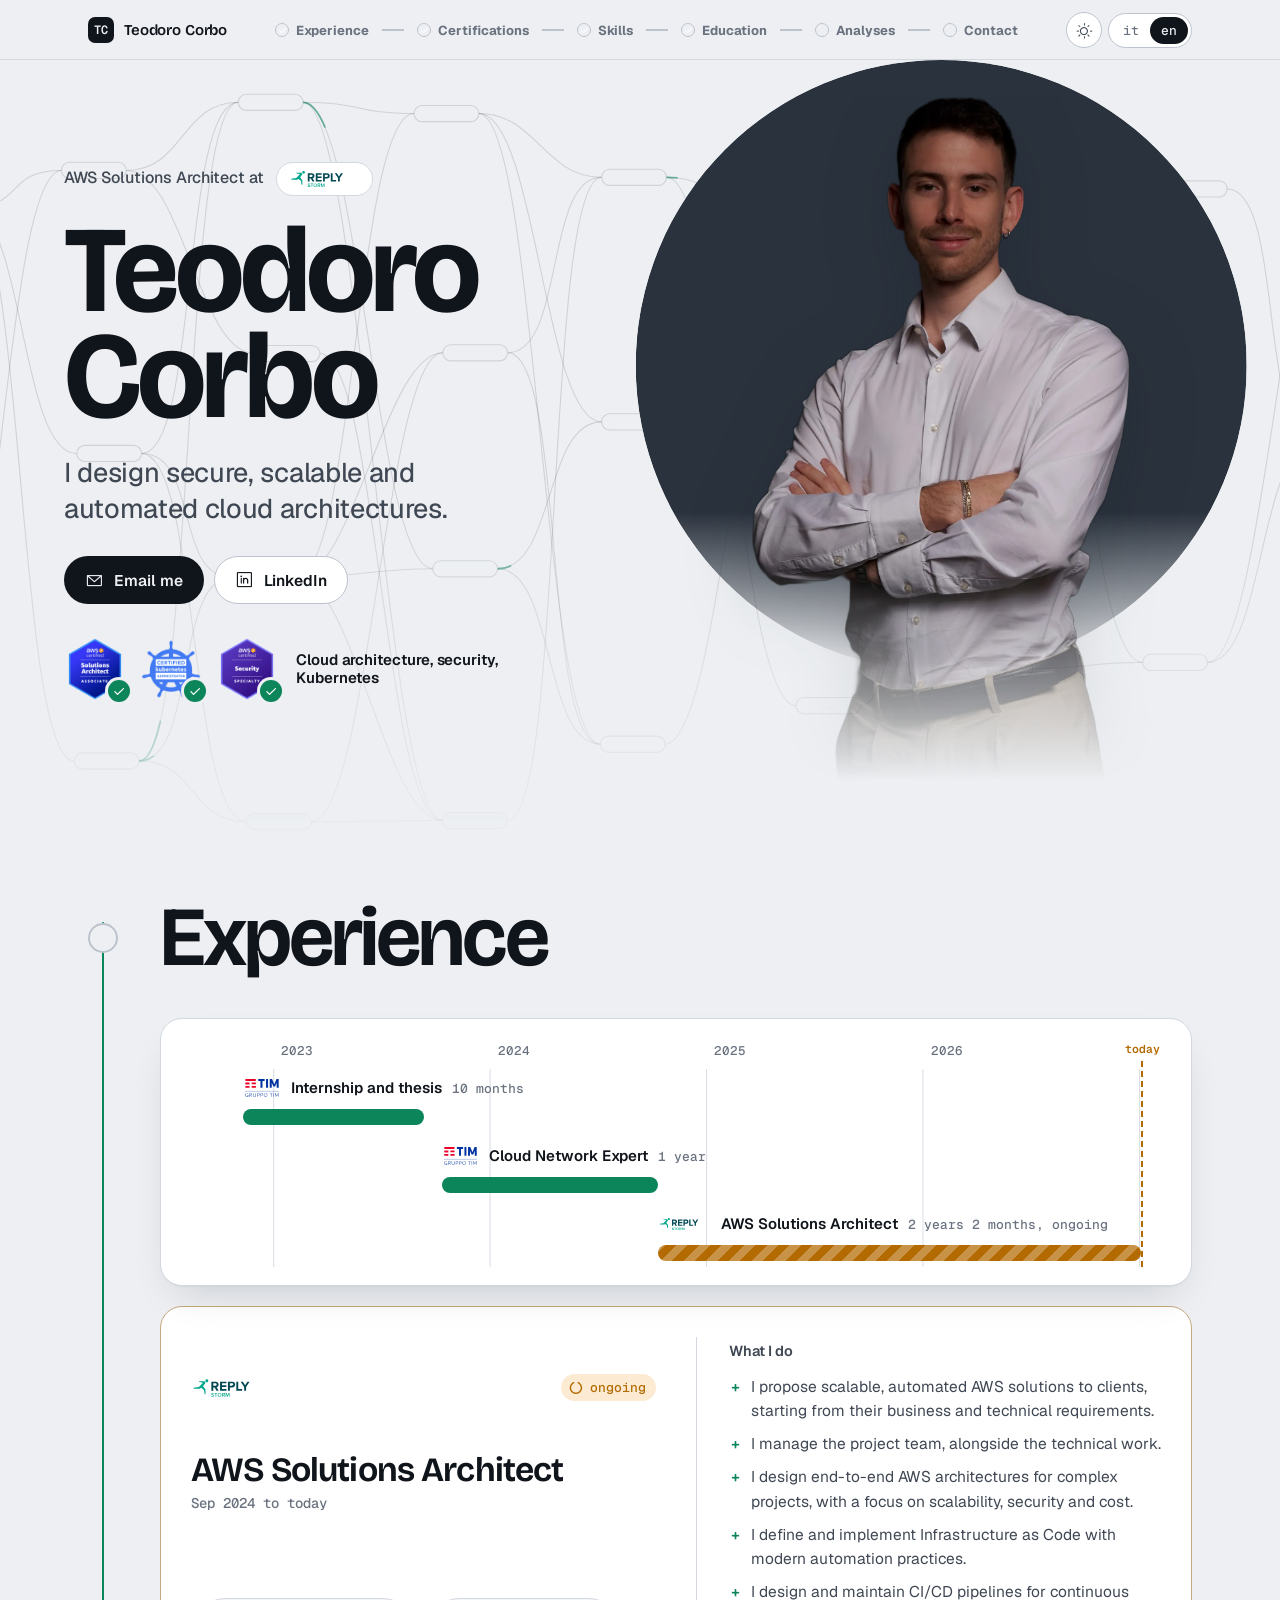
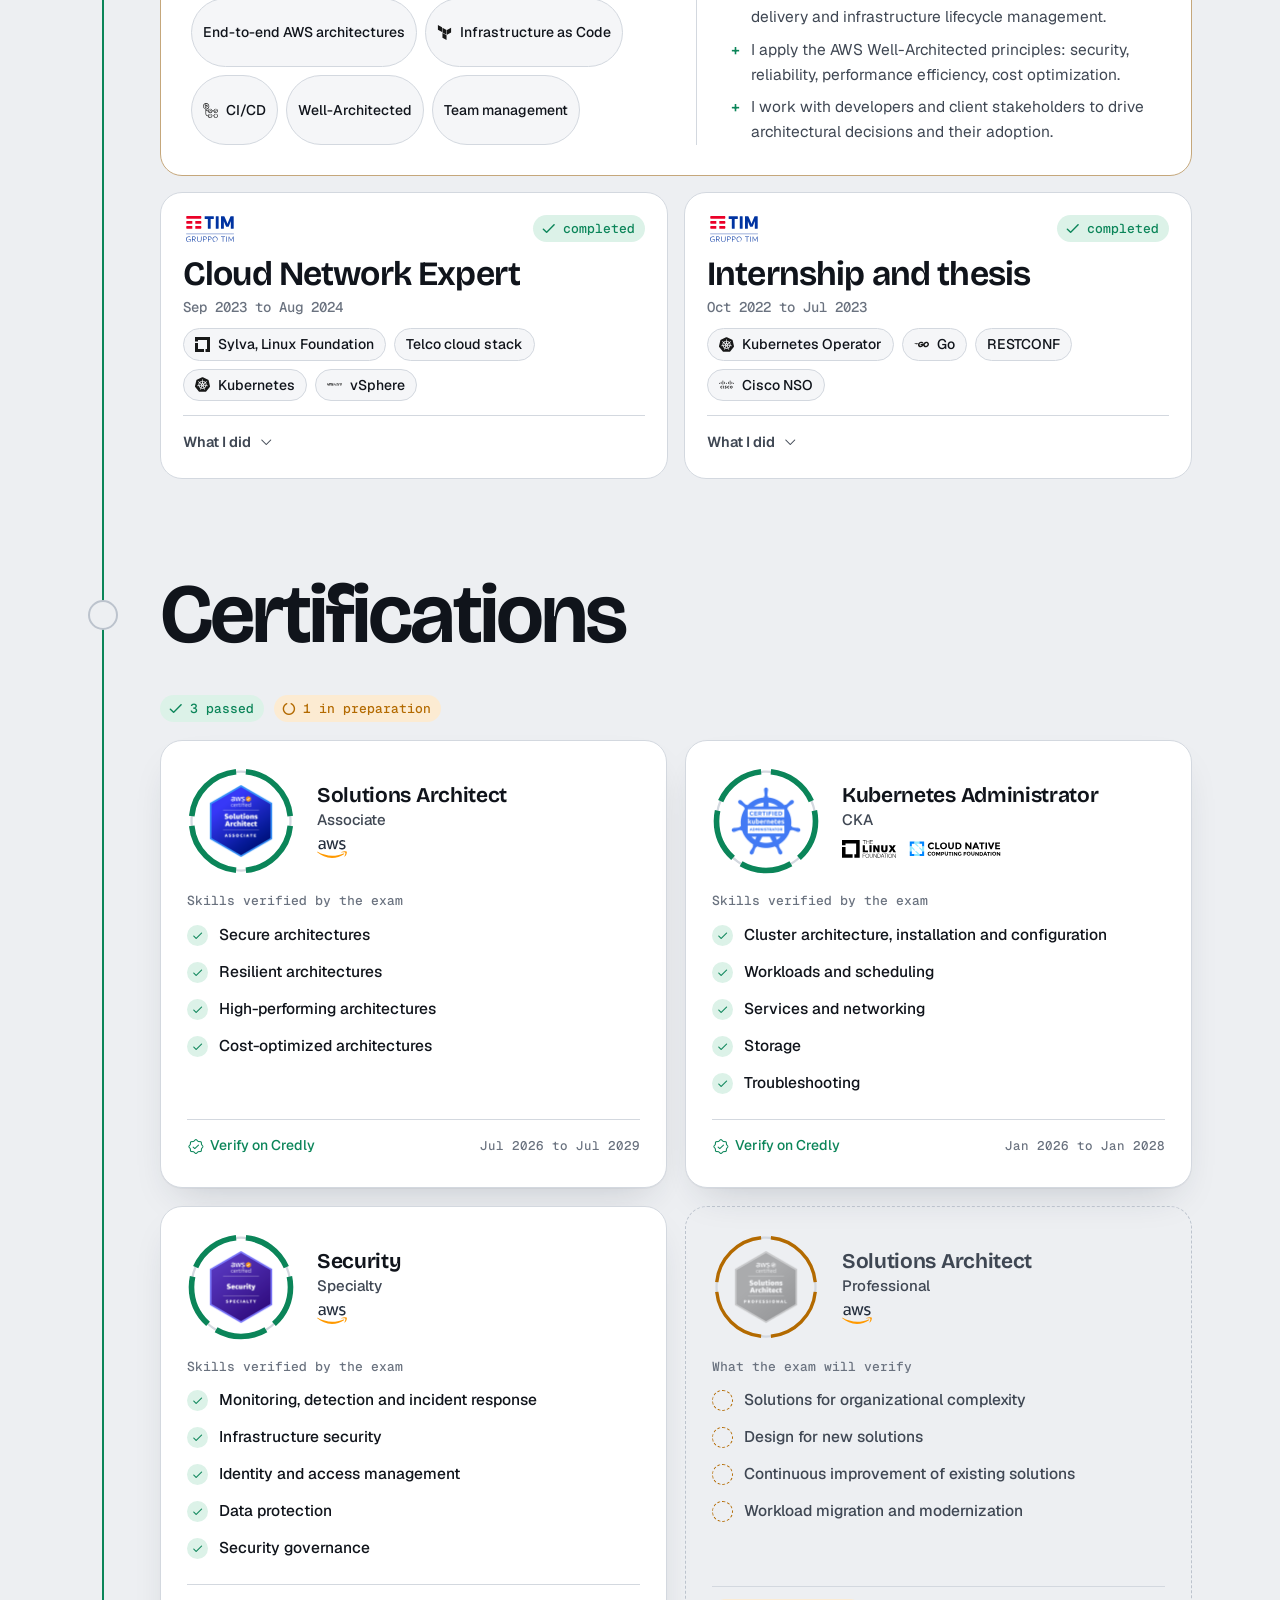
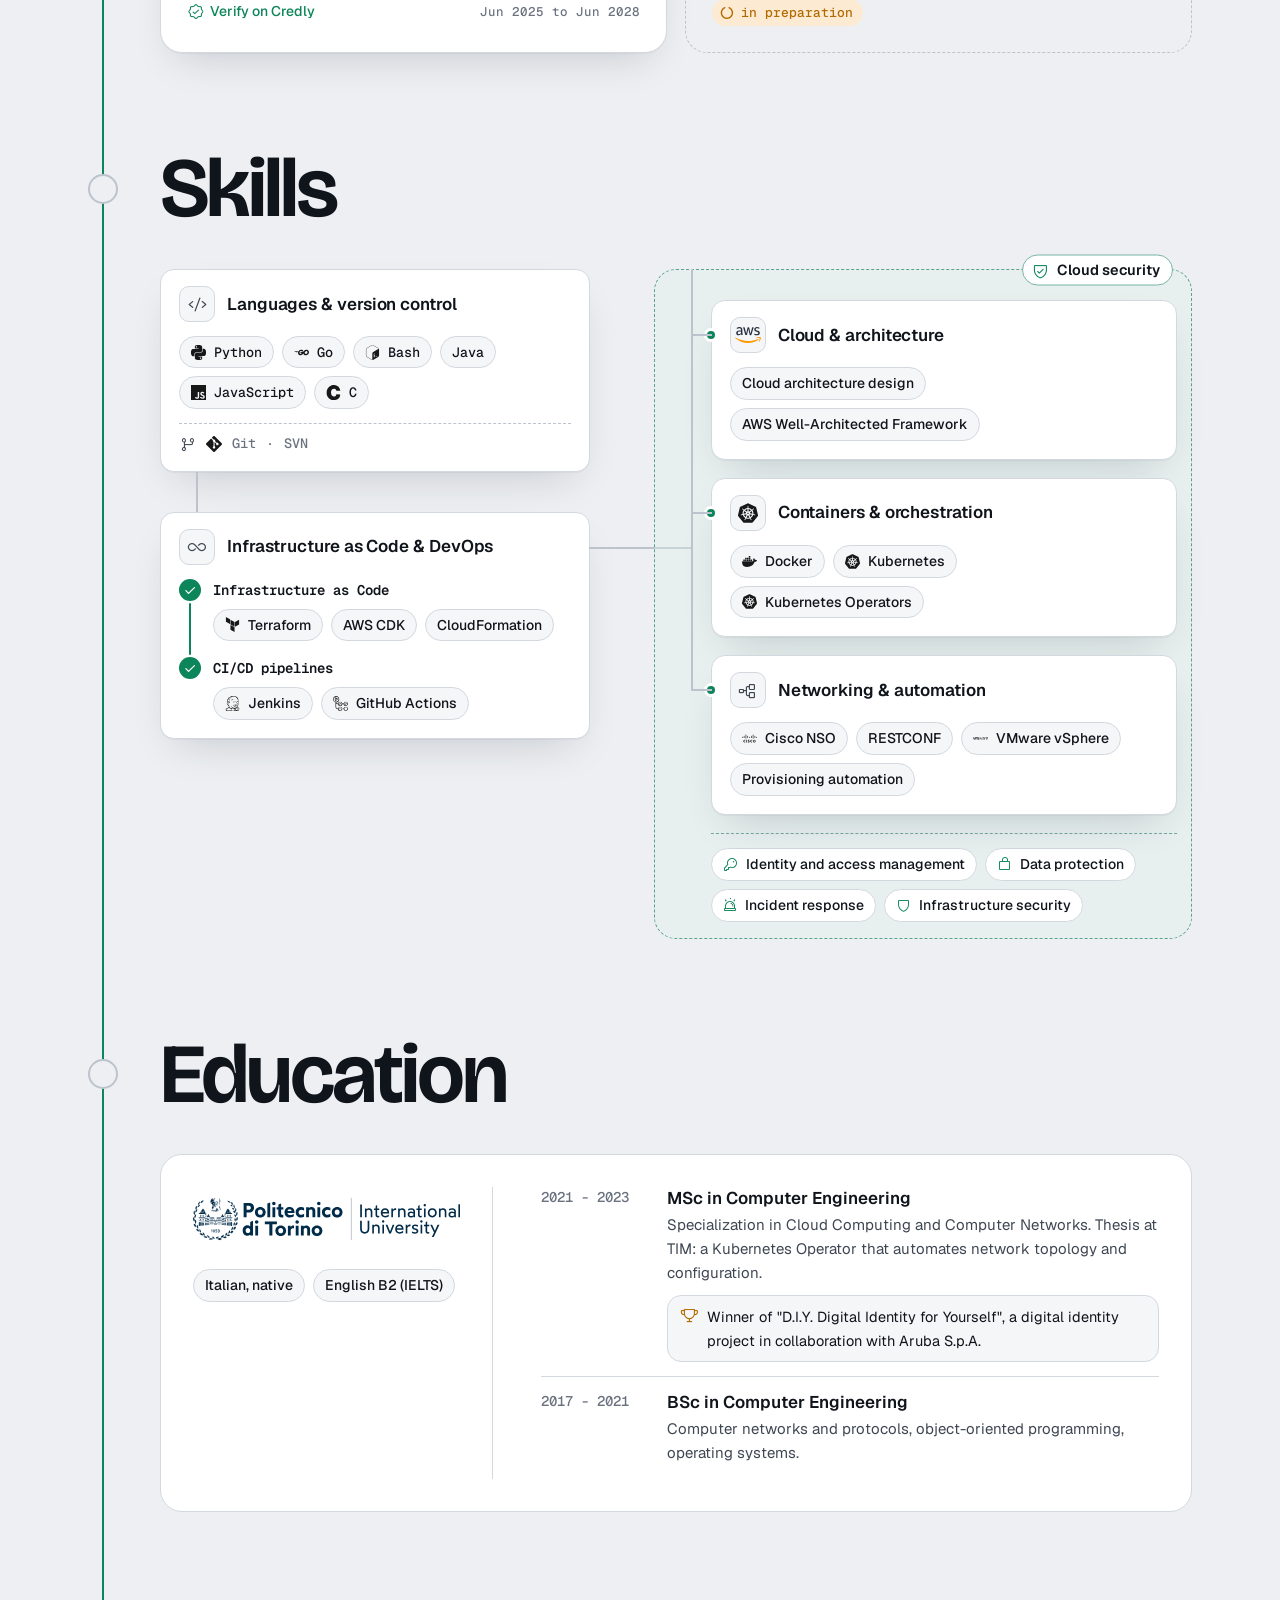
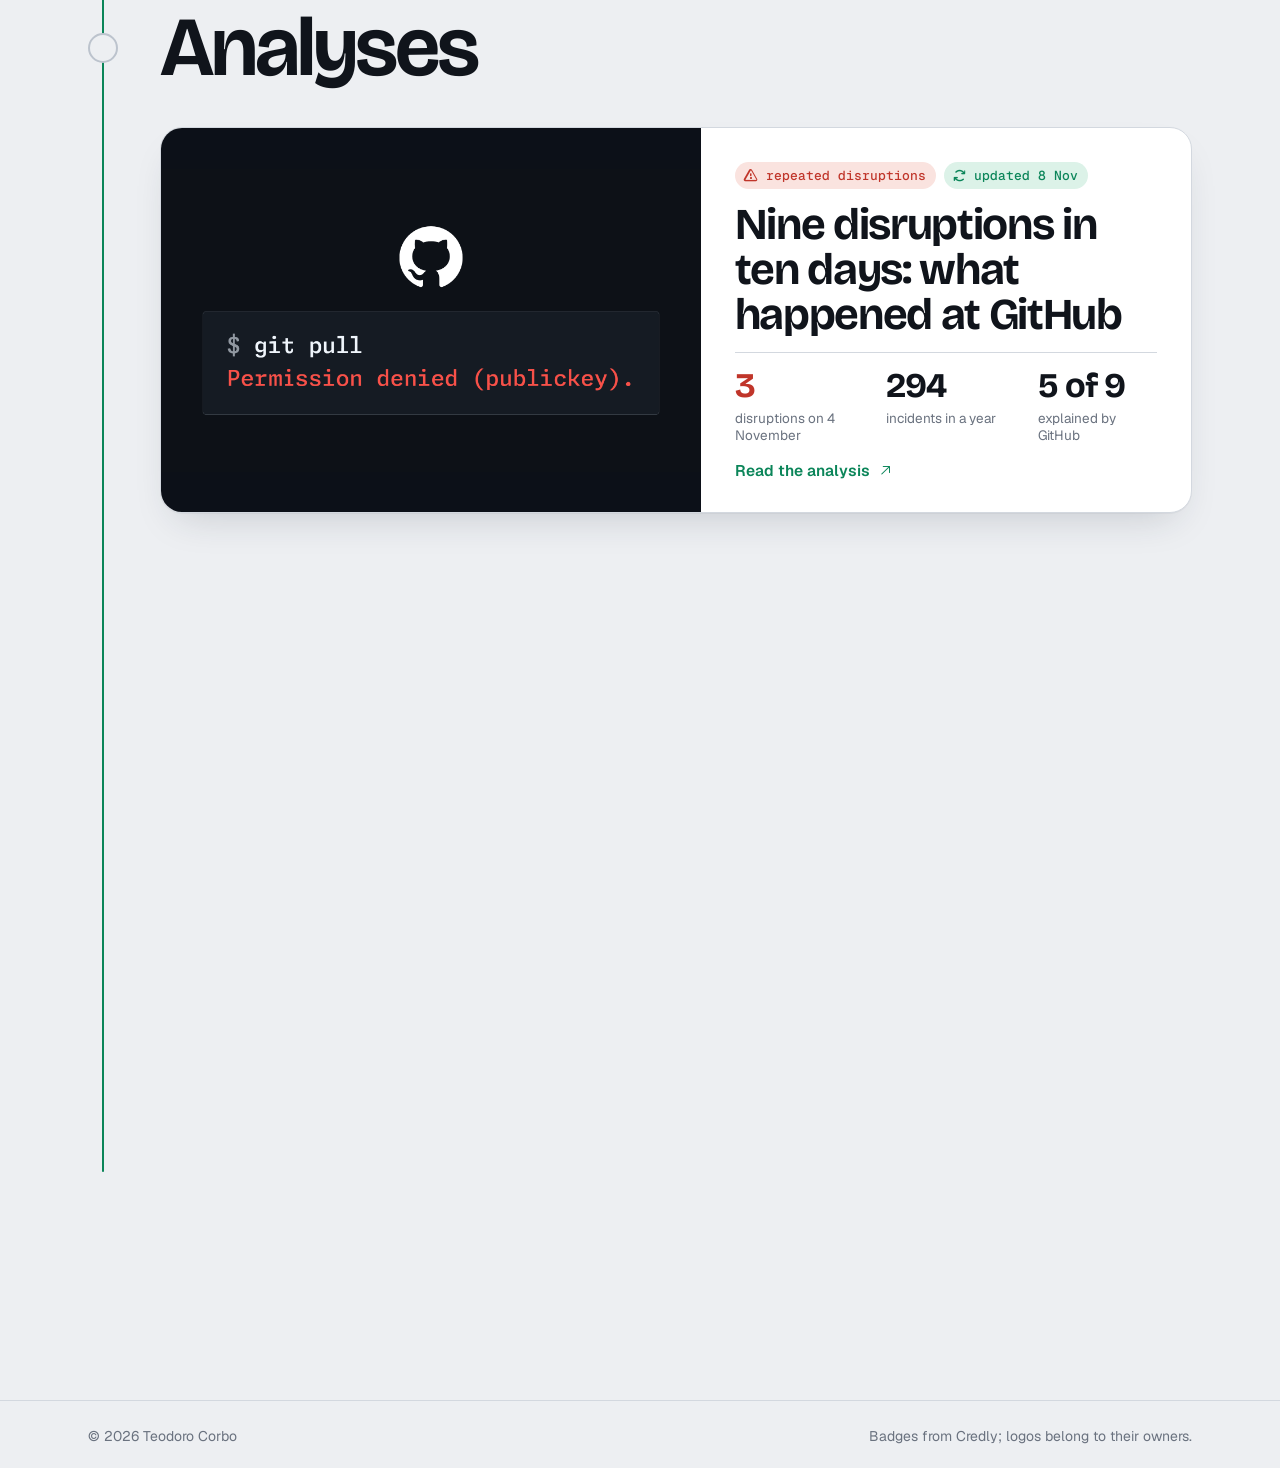
==== commit 57d5a61f: "Sito costruito dal progetto (e44ab1f)" ====
--- a/en/index.html
+++ b/en/index.html
@@ -1,4 +1,4 @@
 <!DOCTYPE html><html lang="en"><head><meta charset="utf-8"><meta name="viewport" content="width=device-width, initial-scale=1"><script>
       /* tema prima del primo disegno: scelta salvata, altrimenti il sistema, altrimenti chiaro (design/GUIDA.md) */
       (() => { let t = null; try { t = localStorage.getItem('tema'); } catch (_) {} document.documentElement.dataset.theme = t || (matchMedia('(prefers-color-scheme: dark)').matches ? 'dark' : 'light'); document.documentElement.classList.add('js'); })();
-    </script><title>Teodoro Corbo · AWS Solutions Architect</title><meta name="description" content="Teodoro Corbo, AWS Solutions Architect at Storm Reply. My profile, CV and analyses of security and technology."><link rel="canonical" href="https://teodoro98.github.io/en/"><link rel="icon" type="image/svg+xml" href="/favicon.svg"><link rel="stylesheet" href="/icone/icone.css"><link rel="alternate" hreflang="it" href="https://teodoro98.github.io/"><link rel="alternate" hreflang="en" href="https://teodoro98.github.io/en/"><link rel="alternate" hreflang="x-default" href="https://teodoro98.github.io/"><meta property="og:site_name" content="Teodoro Corbo"><meta property="og:type" content="website"><meta property="og:title" content="Teodoro Corbo · AWS Solutions Architect"><meta property="og:description" content="Teodoro Corbo, AWS Solutions Architect at Storm Reply. My profile, CV and analyses of security and technology."><meta property="og:url" content="https://teodoro98.github.io/en/"><meta property="og:image" content="https://teodoro98.github.io/og-default.png"><meta property="og:image:width" content="1200"><meta property="og:image:height" content="630"><meta property="og:locale" content="en_GB"><meta property="og:locale:alternate" content="it_IT"><meta name="twitter:card" content="summary_large_image"><meta name="twitter:title" content="Teodoro Corbo · AWS Solutions Architect"><meta name="twitter:description" content="Teodoro Corbo, AWS Solutions Architect at Storm Reply. My profile, CV and analyses of security and technology."><meta name="twitter:image" content="https://teodoro98.github.io/og-default.png"><script defer src="https://cloud.umami.is/script.js" data-website-id="cc975674-ebe2-4d16-a97f-52bf9abba8f4" data-domains="teodoro98.github.io"></script><link rel="stylesheet" href="/_astro/Base.rfSXfzpf.css"><link rel="stylesheet" href="/_astro/HomePage.Bm70Nzkj.css"></head><body><div class="fondo" aria-hidden="true"><div class="f-grafo"></div></div><a class="skip" href="#main">Skip to content</a><nav class="nav" aria-label="Main"><div class="wrap"><a class="marchio" href="/en/"><span class="mk">TC</span><span class="nm">Teodoro Corbo</span></a><ol class="tappe"><li><a href="#esperienze"><span class="st"><i class="ph-bold ph-check"></i></span><b>Experience</b></a></li><li><a href="#certificazioni"><span class="st"><i class="ph-bold ph-check"></i></span><b>Certifications</b></a></li><li><a href="#competenze"><span class="st"><i class="ph-bold ph-check"></i></span><b>Skills</b></a></li><li><a href="#formazione"><span class="st"><i class="ph-bold ph-check"></i></span><b>Education</b></a></li><li><a href="#analisi"><span class="st"><i class="ph-bold ph-check"></i></span><b>Analyses</b></a></li><li><a href="#contatti"><span class="st"><i class="ph-bold ph-check"></i></span><b>Contact</b></a></li></ol><div class="tappe-tel" aria-hidden="true"><div class="pp"><i></i><i></i><i></i><i></i><i></i><i></i></div><span data-inizio="start" data-fine="all checks passed">start</span></div><div class="attrezzi"><button class="tema" type="button" aria-pressed="false" aria-label="Dark theme"><i class="ph ph-sun"></i><i class="ph ph-moon"></i></button><nav class="lingua" aria-label="Language"><a href="/" hreflang="it" data-umami-event="lingua" data-umami-event-lang="en" data-umami-event-to="it" lang="it" aria-label="Italiano">it</a><a href="/en/" hreflang="en" aria-current="page">en</a></nav></div></div></nav><main id="main"><header class="hero"><div class="wrap hero-in"><div class="hero-testo"><p class="ruolo"><span>AWS Solutions Architect at</span><span class="azienda"><img class="sc-c" src="/loghi/storm-reply.svg" alt="Storm Reply"><img class="sc-s" src="/loghi/storm-reply-footer.svg" alt="Storm Reply"></span></p><h1><span class="r1">Teodoro</span><br><span class="r2">Corbo</span></h1><p class="frase">I design secure, scalable and automated cloud architectures.</p><div class="azioni"><a class="btn primo" href="mailto:teodorocorbo98@gmail.com" data-umami-event="email" data-umami-event-lang="en" data-umami-event-where="hero"><i class="ph ph-envelope-simple"></i><span>Email me</span></a><a class="btn secondo" href="https://www.linkedin.com/in/teodoro-corbo" rel="me noopener" data-umami-event="linkedin" data-umami-event-lang="en" data-umami-event-where="hero"><i class="ph ph-linkedin-logo"></i>LinkedIn</a></div><ul class="badge-hero" aria-label="Certifications"><li><a href="https://www.credly.com/badges/a552873f-6e5c-4658-9d5a-782ae7083cc0/public_url" aria-label="AWS Certified Solutions Architect – Associate: verify on Credly"><img src="/loghi/badge-aws-saa.png" alt="" width="62" height="62"><i class="ph-bold ph-check"></i></a></li><li><a href="https://www.credly.com/badges/55efd7b3-0922-42ea-937e-402697465710/public_url" aria-label="Certified Kubernetes Administrator (CKA): verify on Credly"><img src="/loghi/badge-cka.png" alt="" width="62" height="62"><i class="ph-bold ph-check"></i></a></li><li><a href="https://www.credly.com/badges/48fe5dd9-8444-46ad-acf0-9d06f2da65fe/public_url" aria-label="AWS Certified Security – Specialty: verify on Credly"><img src="/loghi/badge-aws-security.png" alt="" width="62" height="62"><i class="ph-bold ph-check"></i></a></li><li class="dicitura"><b>Cloud architecture, security, Kubernetes</b></li></ul></div><div class="scena"><div class="alone" aria-hidden="true"><i></i></div><div class="sogg"><img src="/c/profilo/foto.webp" alt="Teodoro Corbo" width="1100" height="2051" fetchpriority="high"></div></div></div></header><div class="corso"><div class="tronco" aria-hidden="true"></div><section class="sez" id="esperienze"><div class="wrap"><div class="sez-in"><div class="testa-sez"><h2 data-r><span class="nodo"><i class="ph-bold ph-check"></i></span><span>Experience</span></h2></div><div class="gantt" style="--mesi:54;--gen:6" data-r role="img" aria-label="Experience over time: Internship and thesis at TIM from October 2022 to July 2023; Cloud Network Expert at TIM from September 2023 to August 2024; AWS Solutions Architect at Storm Reply from September 2024, ongoing."><div class="asse" aria-hidden="true"><span style="--x:11.11">2023</span><span style="--x:33.33">2024</span><span style="--x:55.56">2025</span><span style="--x:77.78">2026</span></div><div class="righe"><div class="oggi" style="--x:97.72"><b>today</b></div><div class="lavoro" style="--l:5.56;--w:18.52;--k:0"><div class="et"><img class="sc-c" src="/loghi/tim-blu.svg" alt="TIM"><img class="sc-s" src="/loghi/tim-logo.svg" alt="TIM"><b>Internship and thesis</b><span class="dur">10 months</span></div><div class="traccia"><i class="tratto"></i></div></div><div class="lavoro" style="--l:25.93;--w:22.22;--k:1"><div class="et"><img class="sc-c" src="/loghi/tim-blu.svg" alt="TIM"><img class="sc-s" src="/loghi/tim-logo.svg" alt="TIM"><b>Cloud Network Expert</b><span class="dur">1 year</span></div><div class="traccia"><i class="tratto"></i></div></div><div class="lavoro run" style="--l:48.15;--w:49.57;--k:2"><div class="et"><img class="sc-c" src="/loghi/storm-reply.svg" alt="Storm Reply"><img class="sc-s" src="/loghi/storm-reply-footer.svg" alt="Storm Reply"><b>AWS Solutions Architect</b><span class="dur">2 years 2 months, ongoing</span></div><div class="traccia"><i class="tratto"></i></div></div></div></div><ol class="rilasci" reversed><li class="rilascio head" data-r><div class="su"><img class="sc-c" src="/loghi/storm-reply.svg" alt="Storm Reply"><img class="sc-s" src="/loghi/storm-reply-footer.svg" alt="Storm Reply"><span class="stato run"><i class="ph-bold ph-circle-notch"></i><span>ongoing</span></span></div><div class="titolo"><h3>AWS Solutions Architect</h3><p class="quando">Sep 2024 to today</p></div><ul class="chip"><li>End-to-end AWS architectures</li><li><img class="si" src="/loghi/si/terraform.svg" alt="">Infrastructure as Code</li><li><img class="si" src="/loghi/si/githubactions.svg" alt="">CI/CD</li><li>Well-Architected</li><li>Team management</li></ul><details class="sempre-aperto"><summary><span>What I do</span><i class="ph ph-caret-down"></i></summary><ul><li>I propose scalable, automated AWS solutions to clients, starting from their business and technical requirements.</li><li>I manage the project team, alongside the technical work.</li><li>I design end-to-end AWS architectures for complex projects, with a focus on scalability, security and cost.</li><li>I define and implement Infrastructure as Code with modern automation practices.</li><li>I design and maintain CI/CD pipelines for continuous delivery and infrastructure lifecycle management.</li><li>I apply the AWS Well-Architected principles: security, reliability, performance efficiency, cost optimization.</li><li>I work with developers and client stakeholders to drive architectural decisions and their adoption.</li></ul></details></li><li class="rilascio" data-r><div class="su"><img class="sc-c" src="/loghi/tim-blu.svg" alt="TIM"><img class="sc-s" src="/loghi/tim-logo.svg" alt="TIM"><span class="stato ok"><i class="ph-bold ph-check"></i><span>completed</span></span></div><div class="titolo"><h3>Cloud Network Expert</h3><p class="quando">Sep 2023 to Aug 2024</p></div><ul class="chip"><li><img class="si" src="/loghi/si/linuxfoundation.svg" alt="">Sylva, Linux Foundation</li><li>Telco cloud stack</li><li><img class="si" src="/loghi/si/kubernetes.svg" alt="">Kubernetes</li><li><img class="si" src="/loghi/si/vmware.svg" alt="">vSphere</li></ul><details><summary><span>What I did</span><i class="ph ph-caret-down"></i></summary><ul><li>Contributed to the architecture of a unified Telco Cloud Stack within Sylva, the Linux Foundation&#39;s open-source project.</li><li>Designed and supported CI/CD pipelines for on-premise cloud environments.</li><li>Worked on Kubernetes-based platforms and VMware vSphere infrastructure.</li><li>Automated infrastructure provisioning and deployments.</li></ul></details></li><li class="rilascio" data-r style="--d:1"><div class="su"><img class="sc-c" src="/loghi/tim-blu.svg" alt="TIM"><img class="sc-s" src="/loghi/tim-logo.svg" alt="TIM"><span class="stato ok"><i class="ph-bold ph-check"></i><span>completed</span></span></div><div class="titolo"><h3>Internship and thesis</h3><p class="quando">Oct 2022 to Jul 2023</p></div><ul class="chip"><li><img class="si" src="/loghi/si/kubernetes.svg" alt="">Kubernetes Operator</li><li><img class="si" src="/loghi/si/go.svg" alt="">Go</li><li>RESTCONF</li><li><img class="si" src="/loghi/si/cisco.svg" alt="">Cisco NSO</li></ul><details><summary><span>What I did</span><i class="ph ph-caret-down"></i></summary><ul><li>Designed and developed a Kubernetes Operator for automated network topology and configuration management.</li><li>Built cloud-native automation in Go with RESTCONF APIs.</li><li>Integrated Cisco NSO for network orchestration.</li><li>Applied DevOps principles to network automation and infrastructure management.</li></ul></details></li></ol></div></div></section><section class="sez" id="certificazioni"><div class="wrap"><div class="sez-in"><div class="testa-sez"><h2 data-r><span class="nodo"><i class="ph-bold ph-check"></i></span><span>Certifications</span></h2></div><div class="prove" data-r><div class="riass"><span class="stato ok"><i class="ph-bold ph-check"></i><span>3 passed</span></span><span class="stato run"><i class="ph-bold ph-circle-notch"></i><span>1 in preparation</span></span></div><article class="cert" style="--k:0"><a class="anello" href="https://www.credly.com/badges/a552873f-6e5c-4658-9d5a-782ae7083cc0/public_url" aria-label="AWS Certified Solutions Architect – Associate: verify on Credly"><img src="/loghi/badge-aws-saa.png" alt><svg viewBox="0 0 96 96" aria-hidden="true"><circle class="fondo-a" cx="48" cy="48" r="44"></circle><g class="sg"><circle class="seg" cx="48" cy="48" r="44" pathLength="100" style="--i:0" stroke-dasharray="21.80 78.20" stroke-dashoffset="-1.60"></circle></g><g class="sg"><circle class="seg" cx="48" cy="48" r="44" pathLength="100" style="--i:1" stroke-dasharray="21.80 78.20" stroke-dashoffset="-26.60"></circle></g><g class="sg"><circle class="seg" cx="48" cy="48" r="44" pathLength="100" style="--i:2" stroke-dasharray="21.80 78.20" stroke-dashoffset="-51.60"></circle></g><g class="sg"><circle class="seg" cx="48" cy="48" r="44" pathLength="100" style="--i:3" stroke-dasharray="21.80 78.20" stroke-dashoffset="-76.60"></circle></g></svg></a><div><h3>Solutions Architect<span>Associate</span></h3><div class="ente"><img class="sc-c" src="/loghi/aws-color.svg" alt="Amazon Web Services"><img class="sc-s" src="/loghi/aws-white@2x.png" alt="Amazon Web Services"></div></div><div class="cosa"><p>Skills verified by the exam</p><ul class="comp"><li style="--i:0"><i class="ph-bold ph-check"></i><span>Secure architectures</span></li><li style="--i:1"><i class="ph-bold ph-check"></i><span>Resilient architectures</span></li><li style="--i:2"><i class="ph-bold ph-check"></i><span>High-performing architectures</span></li><li style="--i:3"><i class="ph-bold ph-check"></i><span>Cost-optimized architectures</span></li></ul></div><div class="fine"><a class="verifica" href="https://www.credly.com/badges/a552873f-6e5c-4658-9d5a-782ae7083cc0/public_url"><i class="ph ph-seal-check"></i><span>Verify on Credly</span></a><small>Jul 2026 to Jul 2029</small></div></article><article class="cert" style="--k:1"><a class="anello" href="https://www.credly.com/badges/55efd7b3-0922-42ea-937e-402697465710/public_url" aria-label="Certified Kubernetes Administrator (CKA): verify on Credly"><img src="/loghi/badge-cka.png" alt><svg viewBox="0 0 96 96" aria-hidden="true"><circle class="fondo-a" cx="48" cy="48" r="44"></circle><g class="sg"><circle class="seg" cx="48" cy="48" r="44" pathLength="100" style="--i:0" stroke-dasharray="16.80 83.20" stroke-dashoffset="-1.60"></circle></g><g class="sg"><circle class="seg" cx="48" cy="48" r="44" pathLength="100" style="--i:1" stroke-dasharray="16.80 83.20" stroke-dashoffset="-21.60"></circle></g><g class="sg"><circle class="seg" cx="48" cy="48" r="44" pathLength="100" style="--i:2" stroke-dasharray="16.80 83.20" stroke-dashoffset="-41.60"></circle></g><g class="sg"><circle class="seg" cx="48" cy="48" r="44" pathLength="100" style="--i:3" stroke-dasharray="16.80 83.20" stroke-dashoffset="-61.60"></circle></g><g class="sg"><circle class="seg" cx="48" cy="48" r="44" pathLength="100" style="--i:4" stroke-dasharray="16.80 83.20" stroke-dashoffset="-81.60"></circle></g></svg></a><div><h3>Kubernetes Administrator<span>CKA</span></h3><div class="ente"><img class="sc-c nero" src="/loghi/lf-white.svg" alt="The Linux Foundation"><img class="sc-s" src="/loghi/lf-white.svg" alt="The Linux Foundation"><img class="sc-c" src="/loghi/cncf-color.svg" alt="Cloud Native Computing Foundation"><img class="sc-s" src="/loghi/cncf-white.svg" alt="Cloud Native Computing Foundation"></div></div><div class="cosa"><p>Skills verified by the exam</p><ul class="comp"><li style="--i:0"><i class="ph-bold ph-check"></i><span>Cluster architecture, installation and configuration</span></li><li style="--i:1"><i class="ph-bold ph-check"></i><span>Workloads and scheduling</span></li><li style="--i:2"><i class="ph-bold ph-check"></i><span>Services and networking</span></li><li style="--i:3"><i class="ph-bold ph-check"></i><span>Storage</span></li><li style="--i:4"><i class="ph-bold ph-check"></i><span>Troubleshooting</span></li></ul></div><div class="fine"><a class="verifica" href="https://www.credly.com/badges/55efd7b3-0922-42ea-937e-402697465710/public_url"><i class="ph ph-seal-check"></i><span>Verify on Credly</span></a><small>Jan 2026 to Jan 2028</small></div></article><article class="cert" style="--k:2"><a class="anello" href="https://www.credly.com/badges/48fe5dd9-8444-46ad-acf0-9d06f2da65fe/public_url" aria-label="AWS Certified Security – Specialty: verify on Credly"><img src="/loghi/badge-aws-security.png" alt><svg viewBox="0 0 96 96" aria-hidden="true"><circle class="fondo-a" cx="48" cy="48" r="44"></circle><g class="sg"><circle class="seg" cx="48" cy="48" r="44" pathLength="100" style="--i:0" stroke-dasharray="16.80 83.20" stroke-dashoffset="-1.60"></circle></g><g class="sg"><circle class="seg" cx="48" cy="48" r="44" pathLength="100" style="--i:1" stroke-dasharray="16.80 83.20" stroke-dashoffset="-21.60"></circle></g><g class="sg"><circle class="seg" cx="48" cy="48" r="44" pathLength="100" style="--i:2" stroke-dasharray="16.80 83.20" stroke-dashoffset="-41.60"></circle></g><g class="sg"><circle class="seg" cx="48" cy="48" r="44" pathLength="100" style="--i:3" stroke-dasharray="16.80 83.20" stroke-dashoffset="-61.60"></circle></g><g class="sg"><circle class="seg" cx="48" cy="48" r="44" pathLength="100" style="--i:4" stroke-dasharray="16.80 83.20" stroke-dashoffset="-81.60"></circle></g></svg></a><div><h3>Security<span>Specialty</span></h3><div class="ente"><img class="sc-c" src="/loghi/aws-color.svg" alt="Amazon Web Services"><img class="sc-s" src="/loghi/aws-white@2x.png" alt="Amazon Web Services"></div></div><div class="cosa"><p>Skills verified by the exam</p><ul class="comp"><li style="--i:0"><i class="ph-bold ph-check"></i><span>Monitoring, detection and incident response</span></li><li style="--i:1"><i class="ph-bold ph-check"></i><span>Infrastructure security</span></li><li style="--i:2"><i class="ph-bold ph-check"></i><span>Identity and access management</span></li><li style="--i:3"><i class="ph-bold ph-check"></i><span>Data protection</span></li><li style="--i:4"><i class="ph-bold ph-check"></i><span>Security governance</span></li></ul></div><div class="fine"><a class="verifica" href="https://www.credly.com/badges/48fe5dd9-8444-46ad-acf0-9d06f2da65fe/public_url"><i class="ph ph-seal-check"></i><span>Verify on Credly</span></a><small>Jun 2025 to Jun 2028</small></div></article><article class="cert attesa" style="--k:3"><div class="anello"><img src="/loghi/badge-aws-sap.png" alt="AWS Certified Solutions Architect – Professional, in preparation"><svg viewBox="0 0 96 96" aria-hidden="true"><circle class="fondo-a" cx="48" cy="48" r="44"></circle><g class="sg"><circle class="seg" cx="48" cy="48" r="44" pathLength="100" style="--i:0" stroke-dasharray="21.80 78.20" stroke-dashoffset="-1.60"></circle></g><g class="sg"><circle class="seg" cx="48" cy="48" r="44" pathLength="100" style="--i:1" stroke-dasharray="21.80 78.20" stroke-dashoffset="-26.60"></circle></g><g class="sg"><circle class="seg" cx="48" cy="48" r="44" pathLength="100" style="--i:2" stroke-dasharray="21.80 78.20" stroke-dashoffset="-51.60"></circle></g><g class="sg"><circle class="seg" cx="48" cy="48" r="44" pathLength="100" style="--i:3" stroke-dasharray="21.80 78.20" stroke-dashoffset="-76.60"></circle></g></svg></div><div><h3>Solutions Architect<span>Professional</span></h3><div class="ente"><img class="sc-c" src="/loghi/aws-color.svg" alt="Amazon Web Services"><img class="sc-s" src="/loghi/aws-white@2x.png" alt="Amazon Web Services"></div></div><div class="cosa"><p>What the exam will verify</p><ul class="comp"><li style="--i:0"><i></i><span>Solutions for organizational complexity</span></li><li style="--i:1"><i></i><span>Design for new solutions</span></li><li style="--i:2"><i></i><span>Continuous improvement of existing solutions</span></li><li style="--i:3"><i></i><span>Workload migration and modernization</span></li></ul></div><div class="fine"><span class="stato run"><i class="ph-bold ph-circle-notch"></i><span>in preparation</span></span></div></article></div></div></div></section><section class="sez" id="competenze"><div class="wrap"><div class="sez-in"><div class="testa-sez"><h2 data-r><span class="nodo"><i class="ph-bold ph-check"></i></span><span>Skills</span></h2></div><div class="arch" data-r role="group" aria-label="Skills drawn as an architecture: code enters the pipeline, the pipeline releases into the environments, security is the perimeter around all of them"><div class="arch-sx"><article class="blocco codice" style="--k:0"><header><span class="ic"><i class="ph ph-code"></i></span><h3>Languages &amp; version control</h3></header><ul class="chip"><li><img class="si" src="/loghi/si/python.svg" alt="">Python</li><li><img class="si" src="/loghi/si/go.svg" alt="">Go</li><li><img class="si" src="/loghi/si/gnubash.svg" alt="">Bash</li><li>Java</li><li><img class="si" src="/loghi/si/javascript.svg" alt="">JavaScript</li><li><img class="si" src="/loghi/si/c.svg" alt="">C</li></ul><div class="repo"><i class="ph ph-git-branch"></i><img class="si" src="/loghi/si/git.svg" alt="">Git<span aria-hidden="true">·</span>SVN</div></article><div class="filo v" style="--k:1" aria-hidden="true"><i class="pk"></i></div><article class="blocco pipe" style="--k:2"><header><span class="ic"><i class="ph ph-infinity"></i></span><h3>Infrastructure as Code &amp; DevOps</h3></header><ol class="fasi"><li><span class="st"><i class="ph-bold ph-check"></i></span><b>Infrastructure as Code</b><ul class="chip"><li><img class="si" src="/loghi/si/terraform.svg" alt="">Terraform</li><li>AWS CDK</li><li>CloudFormation</li></ul></li><li><span class="st"><i class="ph-bold ph-check"></i></span><b>CI/CD pipelines</b><ul class="chip"><li><img class="si" src="/loghi/si/jenkins.svg" alt="">Jenkins</li><li><img class="si" src="/loghi/si/githubactions.svg" alt="">GitHub Actions</li></ul></li></ol><div class="filo uscita" style="--k:3" aria-hidden="true"><i class="pk" style="animation-delay:-1.2s"></i></div></article></div><div class="perimetro"><h3 class="nome"><i class="ph ph-shield-check"></i><span>Cloud security</span></h3><div class="ambienti"><article class="blocco amb" style="--k:4"><header><span class="ic"><img class="aws sc-c" src="/loghi/aws-color.svg" alt="AWS"><img class="aws sc-s" src="/loghi/aws-white@2x.png" alt="AWS"></span><h3>Cloud &amp; architecture</h3></header><ul class="chip"><li>Cloud architecture design</li><li>AWS Well-Architected Framework</li></ul></article><article class="blocco amb" style="--k:5"><header><span class="ic"><img class="si" src="/loghi/si/kubernetes.svg" alt=""></span><h3>Containers &amp; orchestration</h3></header><ul class="chip"><li><img class="si" src="/loghi/si/docker.svg" alt="">Docker</li><li><img class="si" src="/loghi/si/kubernetes.svg" alt="">Kubernetes</li><li><img class="si" src="/loghi/si/kubernetes.svg" alt="">Kubernetes Operators</li></ul></article><article class="blocco amb" style="--k:6"><header><span class="ic"><i class="ph ph-tree-structure"></i></span><h3>Networking &amp; automation</h3></header><ul class="chip"><li><img class="si" src="/loghi/si/cisco.svg" alt="">Cisco NSO</li><li>RESTCONF</li><li><img class="si" src="/loghi/si/vmware.svg" alt="">VMware vSphere</li><li>Provisioning automation</li></ul></article></div><div class="controlli" style="--k:7"><ul class="chip"><li><i class="ph ph-key"></i><span>Identity and access management</span></li><li><i class="ph ph-lock-simple"></i><span>Data protection</span></li><li><i class="ph ph-siren"></i><span>Incident response</span></li><li><i class="ph ph-shield"></i><span>Infrastructure security</span></li></ul></div></div></div></div></div></section><section class="sez" id="formazione"><div class="wrap"><div class="sez-in"><div class="testa-sez"><h2 data-r><span class="nodo"><i class="ph-bold ph-check"></i></span><span>Education</span></h2></div><div class="formazione" data-r><div class="ateneo"><img class="logo-mono" src="/loghi/polito-mobile.svg" alt="Politecnico di Torino"><div class="lingue"><ul class="chip"><li>Italian, native</li><li>English B2 (IELTS)</li></ul></div></div><ul class="lauree"><li><span class="anni">2021 - 2023</span><div><b>MSc in Computer Engineering</b><p>Specialization in Cloud Computing and Computer Networks. Thesis at TIM: a Kubernetes Operator that automates network topology and configuration.</p><span class="premio"><i class="ph ph-trophy"></i><span>Winner of &quot;D.I.Y. Digital Identity for Yourself&quot;, a digital identity project in collaboration with Aruba S.p.A.</span></span></div></li><li><span class="anni">2017 - 2021</span><div><b>BSc in Computer Engineering</b><p>Computer networks and protocols, object-oriented programming, operating systems.</p></div></li></ul></div></div></div></section><section class="sez" id="analisi"><div class="wrap"><div class="sez-in"><div class="testa-sez"><h2 data-r><span class="nodo"><i class="ph-bold ph-check"></i></span><span>Analyses</span></h2></div><div class="rapporti"><a class="rapporto" href="/en/analysis/github-2026-11/" data-r data-umami-event="analisi" data-umami-event-lang="en" data-umami-event-slug="github-2026-11"><div class="vis"><img src="/c/github-2026-11/cover.png" alt="The GitHub logo above a terminal: the command “$ git pull” gets the reply “Permission denied (publickey).”" loading="lazy"></div><div class="corpo"><div class="stati"><span class="stato fail"><i class="ph-bold ph-warning"></i><span>repeated disruptions</span></span><span class="stato ok"><i class="ph-bold ph-arrows-clockwise"></i><span>updated 8 Nov</span></span></div><h3>Nine disruptions in ten days: what happened at GitHub</h3><div class="cifre"><div><b class="rosso">3</b><span>disruptions on 4 November</span></div><div><b>294</b><span>incidents in a year</span></div><div><b>5 of 9</b><span>explained by GitHub</span></div></div><span class="vai"><span>Read the analysis</span><i class="ph ph-arrow-up-right"></i></span></div></a><a class="rapporto" href="/en/analysis/binance-hack/" data-r data-umami-event="analisi" data-umami-event-lang="en" data-umami-event-slug="binance-hack"><div class="vis"><img src="/c/binance-hack/slide-prelievi-it.png" alt="What left Binance's hot wallets, chain by chain (slide from the Italian deck)" loading="lazy"></div><div class="corpo"><div class="stati"><span class="stato fail"><i class="ph-bold ph-warning"></i><span>critical incident</span></span><span class="stato ok"><i class="ph-bold ph-arrows-clockwise"></i><span>updated 2 Nov</span></span></div><h3>The biggest crypto heist in history: the Binance hack</h3><div class="cifre"><div><b class="rosso">$6.3 billion</b><span>stolen in one evening</span></div><div><b>15 min</b><span>to take $4.9 billion of it</span></div><div><b>50</b><span>signatures prepared to use just one</span></div></div><span class="vai"><span>Read the analysis</span><i class="ph ph-arrow-up-right"></i></span></div></a></div></div></div></section><section class="sez contatti" id="contatti"><div class="wrap"><div class="sez-in"><div class="testa-sez"><h2 data-r><span class="nodo"><i class="ph-bold ph-check"></i></span><span>Let&#39;s talk.</span></h2></div><a class="email" href="mailto:teodorocorbo98@gmail.com" data-r data-umami-event="email" data-umami-event-lang="en" data-umami-event-where="contatti">teodorocorbo98@gmail.com</a><div class="azioni" data-r style="--d:1"><a class="btn secondo" href="/cv/teodoro-corbo-cv-en.pdf" target="_blank" rel="noopener" data-umami-event="cv-pdf" data-umami-event-lang="en" data-umami-event-where="contatti"><i class="ph ph-file-pdf"></i>CV</a><a class="btn secondo" href="https://www.linkedin.com/in/teodoro-corbo" rel="me noopener" data-umami-event="linkedin" data-umami-event-lang="en" data-umami-event-where="contatti"><i class="ph ph-linkedin-logo"></i>LinkedIn</a><span class="dove"><i class="ph ph-map-pin"></i><span>Turin, Italy</span></span></div></div></div></section></div></main><div class="barra-contatto"><div class="pillola"><a class="btn primo" href="mailto:teodorocorbo98@gmail.com" data-umami-event="email" data-umami-event-lang="en" data-umami-event-where="barra"><i class="ph ph-envelope-simple"></i><span>Email me</span></a><a class="btn secondo" href="/cv/teodoro-corbo-cv-en.pdf" target="_blank" rel="noopener" data-umami-event="cv-pdf" data-umami-event-lang="en" data-umami-event-where="barra"><i class="ph ph-file-pdf"></i><span>CV</span></a><a class="btn secondo" href="https://www.linkedin.com/in/teodoro-corbo" rel="me noopener" data-umami-event="linkedin" data-umami-event-lang="en" data-umami-event-where="barra"><i class="ph ph-linkedin-logo"></i><span>LinkedIn</span></a></div></div><footer class="piede"><div class="wrap"><span>© 2026 Teodoro Corbo</span><span>Badges from Credly; logos belong to their owners.</span></div></footer><script type="module" src="/_astro/Base.astro_astro_type_script_index_0_lang.Cv_SQ6CX.js"></script></body></html>+    </script><title>Teodoro Corbo · AWS Solutions Architect</title><meta name="description" content="Teodoro Corbo, AWS Solutions Architect at Storm Reply. My profile, CV and analyses of security and technology."><link rel="canonical" href="https://teodoro98.github.io/en/"><link rel="icon" type="image/svg+xml" href="/favicon.svg"><link rel="stylesheet" href="/icone/icone.css"><link rel="alternate" hreflang="it" href="https://teodoro98.github.io/"><link rel="alternate" hreflang="en" href="https://teodoro98.github.io/en/"><link rel="alternate" hreflang="x-default" href="https://teodoro98.github.io/"><meta property="og:site_name" content="Teodoro Corbo"><meta property="og:type" content="website"><meta property="og:title" content="Teodoro Corbo · AWS Solutions Architect"><meta property="og:description" content="Teodoro Corbo, AWS Solutions Architect at Storm Reply. My profile, CV and analyses of security and technology."><meta property="og:url" content="https://teodoro98.github.io/en/"><meta property="og:image" content="https://teodoro98.github.io/og-default.png"><meta property="og:image:width" content="1200"><meta property="og:image:height" content="630"><meta property="og:locale" content="en_GB"><meta property="og:locale:alternate" content="it_IT"><meta name="twitter:card" content="summary_large_image"><meta name="twitter:title" content="Teodoro Corbo · AWS Solutions Architect"><meta name="twitter:description" content="Teodoro Corbo, AWS Solutions Architect at Storm Reply. My profile, CV and analyses of security and technology."><meta name="twitter:image" content="https://teodoro98.github.io/og-default.png"><script defer src="https://cloud.umami.is/script.js" data-website-id="cc975674-ebe2-4d16-a97f-52bf9abba8f4" data-domains="teodoro98.github.io"></script><link rel="stylesheet" href="/_astro/Base.VQsp0W1O.css"><link rel="stylesheet" href="/_astro/HomePage.Bm70Nzkj.css"></head><body><div class="fondo" aria-hidden="true"><div class="f-grafo"></div></div><a class="skip" href="#main">Skip to content</a><nav class="nav" aria-label="Main"><div class="wrap"><a class="marchio" href="/en/"><span class="mk">TC</span><span class="nm">Teodoro Corbo</span></a><ol class="tappe"><li><a href="#esperienze"><span class="st"><i class="ph-bold ph-check"></i></span><b>Experience</b></a></li><li><a href="#certificazioni"><span class="st"><i class="ph-bold ph-check"></i></span><b>Certifications</b></a></li><li><a href="#competenze"><span class="st"><i class="ph-bold ph-check"></i></span><b>Skills</b></a></li><li><a href="#formazione"><span class="st"><i class="ph-bold ph-check"></i></span><b>Education</b></a></li><li><a href="#analisi"><span class="st"><i class="ph-bold ph-check"></i></span><b>Analyses</b></a></li><li><a href="#contatti"><span class="st"><i class="ph-bold ph-check"></i></span><b>Contact</b></a></li></ol><div class="tappe-tel" aria-hidden="true"><div class="pp"><i></i><i></i><i></i><i></i><i></i><i></i></div><span data-inizio="start" data-fine="all checks passed">start</span></div><div class="attrezzi"><button class="tema" type="button" aria-pressed="false" aria-label="Dark theme"><i class="ph ph-sun"></i><i class="ph ph-moon"></i></button><nav class="lingua" aria-label="Language"><a href="/" hreflang="it" data-umami-event="lingua" data-umami-event-lang="en" data-umami-event-to="it" lang="it" aria-label="Italiano">it</a><a href="/en/" hreflang="en" aria-current="page">en</a></nav></div></div></nav><main id="main"><header class="hero"><div class="wrap hero-in"><div class="hero-testo"><p class="ruolo"><span>AWS Solutions Architect at</span><span class="azienda"><img class="sc-c" src="/loghi/storm-reply.svg" alt="Storm Reply"><img class="sc-s" src="/loghi/storm-reply-footer.svg" alt="Storm Reply"></span></p><h1><span class="r1">Teodoro</span><br><span class="r2">Corbo</span></h1><p class="frase">I design secure, scalable and automated cloud architectures.</p><div class="azioni"><a class="btn primo" href="mailto:teodorocorbo98@gmail.com" data-umami-event="email" data-umami-event-lang="en" data-umami-event-where="hero"><i class="ph ph-envelope-simple"></i><span>Email me</span></a><a class="btn secondo" href="https://www.linkedin.com/in/teodoro-corbo" rel="me noopener" data-umami-event="linkedin" data-umami-event-lang="en" data-umami-event-where="hero"><i class="ph ph-linkedin-logo"></i>LinkedIn</a></div><ul class="badge-hero" aria-label="Certifications"><li><a href="https://www.credly.com/badges/a552873f-6e5c-4658-9d5a-782ae7083cc0/public_url" aria-label="AWS Certified Solutions Architect – Associate: verify on Credly"><img src="/loghi/badge-aws-saa.png" alt="" width="62" height="62"><i class="ph-bold ph-check"></i></a></li><li><a href="https://www.credly.com/badges/55efd7b3-0922-42ea-937e-402697465710/public_url" aria-label="Certified Kubernetes Administrator (CKA): verify on Credly"><img src="/loghi/badge-cka.png" alt="" width="62" height="62"><i class="ph-bold ph-check"></i></a></li><li><a href="https://www.credly.com/badges/48fe5dd9-8444-46ad-acf0-9d06f2da65fe/public_url" aria-label="AWS Certified Security – Specialty: verify on Credly"><img src="/loghi/badge-aws-security.png" alt="" width="62" height="62"><i class="ph-bold ph-check"></i></a></li><li class="dicitura"><b>Cloud architecture, security, Kubernetes</b></li></ul></div><div class="scena"><div class="alone" aria-hidden="true"><i></i></div><div class="sogg"><img src="/c/profilo/foto.webp" alt="Teodoro Corbo" width="1100" height="2051" fetchpriority="high"></div></div></div></header><div class="corso"><div class="tronco" aria-hidden="true"></div><section class="sez" id="esperienze"><div class="wrap"><div class="sez-in"><div class="testa-sez"><h2 data-r><span class="nodo"><i class="ph-bold ph-check"></i></span><span>Experience</span></h2></div><div class="gantt" style="--mesi:54;--gen:6" data-r role="img" aria-label="Experience over time: Internship and thesis at TIM from October 2022 to July 2023; Cloud Network Expert at TIM from September 2023 to August 2024; AWS Solutions Architect at Storm Reply from September 2024, ongoing."><div class="asse" aria-hidden="true"><span style="--x:11.11">2023</span><span style="--x:33.33">2024</span><span style="--x:55.56">2025</span><span style="--x:77.78">2026</span></div><div class="righe"><div class="oggi" style="--x:97.72"><b>today</b></div><div class="lavoro" style="--l:5.56;--w:18.52;--k:0"><div class="et"><img class="sc-c" src="/loghi/tim-blu.svg" alt="TIM"><img class="sc-s" src="/loghi/tim-logo.svg" alt="TIM"><b>Internship and thesis</b><span class="dur">10 months</span></div><div class="traccia"><i class="tratto"></i></div></div><div class="lavoro" style="--l:25.93;--w:22.22;--k:1"><div class="et"><img class="sc-c" src="/loghi/tim-blu.svg" alt="TIM"><img class="sc-s" src="/loghi/tim-logo.svg" alt="TIM"><b>Cloud Network Expert</b><span class="dur">1 year</span></div><div class="traccia"><i class="tratto"></i></div></div><div class="lavoro run" style="--l:48.15;--w:49.57;--k:2"><div class="et"><img class="sc-c" src="/loghi/storm-reply.svg" alt="Storm Reply"><img class="sc-s" src="/loghi/storm-reply-footer.svg" alt="Storm Reply"><b>AWS Solutions Architect</b><span class="dur">2 years 2 months, ongoing</span></div><div class="traccia"><i class="tratto"></i></div></div></div></div><ol class="rilasci" reversed><li class="rilascio head" data-r><div class="su"><img class="sc-c" src="/loghi/storm-reply.svg" alt="Storm Reply"><img class="sc-s" src="/loghi/storm-reply-footer.svg" alt="Storm Reply"><span class="stato run"><i class="ph-bold ph-circle-notch"></i><span>ongoing</span></span></div><div class="titolo"><h3>AWS Solutions Architect</h3><p class="quando">Sep 2024 to today</p></div><ul class="chip"><li>End-to-end AWS architectures</li><li><img class="si" src="/loghi/si/terraform.svg" alt="">Infrastructure as Code</li><li><img class="si" src="/loghi/si/githubactions.svg" alt="">CI/CD</li><li>Well-Architected</li><li>Team management</li></ul><details class="sempre-aperto"><summary><span>What I do</span><i class="ph ph-caret-down"></i></summary><ul><li>I propose scalable, automated AWS solutions to clients, starting from their business and technical requirements.</li><li>I manage the project team, alongside the technical work.</li><li>I design end-to-end AWS architectures for complex projects, with a focus on scalability, security and cost.</li><li>I define and implement Infrastructure as Code with modern automation practices.</li><li>I design and maintain CI/CD pipelines for continuous delivery and infrastructure lifecycle management.</li><li>I apply the AWS Well-Architected principles: security, reliability, performance efficiency, cost optimization.</li><li>I work with developers and client stakeholders to drive architectural decisions and their adoption.</li></ul></details></li><li class="rilascio" data-r><div class="su"><img class="sc-c" src="/loghi/tim-blu.svg" alt="TIM"><img class="sc-s" src="/loghi/tim-logo.svg" alt="TIM"><span class="stato ok"><i class="ph-bold ph-check"></i><span>completed</span></span></div><div class="titolo"><h3>Cloud Network Expert</h3><p class="quando">Sep 2023 to Aug 2024</p></div><ul class="chip"><li><img class="si" src="/loghi/si/linuxfoundation.svg" alt="">Sylva, Linux Foundation</li><li>Telco cloud stack</li><li><img class="si" src="/loghi/si/kubernetes.svg" alt="">Kubernetes</li><li><img class="si" src="/loghi/si/vmware.svg" alt="">vSphere</li></ul><details><summary><span>What I did</span><i class="ph ph-caret-down"></i></summary><ul><li>Contributed to the architecture of a unified Telco Cloud Stack within Sylva, the Linux Foundation&#39;s open-source project.</li><li>Designed and supported CI/CD pipelines for on-premise cloud environments.</li><li>Worked on Kubernetes-based platforms and VMware vSphere infrastructure.</li><li>Automated infrastructure provisioning and deployments.</li></ul></details></li><li class="rilascio" data-r style="--d:1"><div class="su"><img class="sc-c" src="/loghi/tim-blu.svg" alt="TIM"><img class="sc-s" src="/loghi/tim-logo.svg" alt="TIM"><span class="stato ok"><i class="ph-bold ph-check"></i><span>completed</span></span></div><div class="titolo"><h3>Internship and thesis</h3><p class="quando">Oct 2022 to Jul 2023</p></div><ul class="chip"><li><img class="si" src="/loghi/si/kubernetes.svg" alt="">Kubernetes Operator</li><li><img class="si" src="/loghi/si/go.svg" alt="">Go</li><li>RESTCONF</li><li><img class="si" src="/loghi/si/cisco.svg" alt="">Cisco NSO</li></ul><details><summary><span>What I did</span><i class="ph ph-caret-down"></i></summary><ul><li>Designed and developed a Kubernetes Operator for automated network topology and configuration management.</li><li>Built cloud-native automation in Go with RESTCONF APIs.</li><li>Integrated Cisco NSO for network orchestration.</li><li>Applied DevOps principles to network automation and infrastructure management.</li></ul></details></li></ol></div></div></section><section class="sez" id="certificazioni"><div class="wrap"><div class="sez-in"><div class="testa-sez"><h2 data-r><span class="nodo"><i class="ph-bold ph-check"></i></span><span>Certifications</span></h2></div><div class="prove" data-r><div class="riass"><span class="stato ok"><i class="ph-bold ph-check"></i><span>3 passed</span></span><span class="stato run"><i class="ph-bold ph-circle-notch"></i><span>1 in preparation</span></span></div><article class="cert" style="--k:0"><a class="anello" href="https://www.credly.com/badges/a552873f-6e5c-4658-9d5a-782ae7083cc0/public_url" aria-label="AWS Certified Solutions Architect – Associate: verify on Credly"><img src="/loghi/badge-aws-saa.png" alt><svg viewBox="0 0 96 96" aria-hidden="true"><circle class="fondo-a" cx="48" cy="48" r="44"></circle><g class="sg"><circle class="seg" cx="48" cy="48" r="44" pathLength="100" style="--i:0" stroke-dasharray="21.80 78.20" stroke-dashoffset="-1.60"></circle></g><g class="sg"><circle class="seg" cx="48" cy="48" r="44" pathLength="100" style="--i:1" stroke-dasharray="21.80 78.20" stroke-dashoffset="-26.60"></circle></g><g class="sg"><circle class="seg" cx="48" cy="48" r="44" pathLength="100" style="--i:2" stroke-dasharray="21.80 78.20" stroke-dashoffset="-51.60"></circle></g><g class="sg"><circle class="seg" cx="48" cy="48" r="44" pathLength="100" style="--i:3" stroke-dasharray="21.80 78.20" stroke-dashoffset="-76.60"></circle></g></svg></a><div><h3>Solutions Architect<span>Associate</span></h3><div class="ente"><img class="sc-c" src="/loghi/aws-color.svg" alt="Amazon Web Services"><img class="sc-s" src="/loghi/aws-white@2x.png" alt="Amazon Web Services"></div></div><div class="cosa"><p>Skills verified by the exam</p><ul class="comp"><li style="--i:0"><i class="ph-bold ph-check"></i><span>Secure architectures</span></li><li style="--i:1"><i class="ph-bold ph-check"></i><span>Resilient architectures</span></li><li style="--i:2"><i class="ph-bold ph-check"></i><span>High-performing architectures</span></li><li style="--i:3"><i class="ph-bold ph-check"></i><span>Cost-optimized architectures</span></li></ul></div><div class="fine"><a class="verifica" href="https://www.credly.com/badges/a552873f-6e5c-4658-9d5a-782ae7083cc0/public_url"><i class="ph ph-seal-check"></i><span>Verify on Credly</span></a><small>Jul 2026 to Jul 2029</small></div></article><article class="cert" style="--k:1"><a class="anello" href="https://www.credly.com/badges/55efd7b3-0922-42ea-937e-402697465710/public_url" aria-label="Certified Kubernetes Administrator (CKA): verify on Credly"><img src="/loghi/badge-cka.png" alt><svg viewBox="0 0 96 96" aria-hidden="true"><circle class="fondo-a" cx="48" cy="48" r="44"></circle><g class="sg"><circle class="seg" cx="48" cy="48" r="44" pathLength="100" style="--i:0" stroke-dasharray="16.80 83.20" stroke-dashoffset="-1.60"></circle></g><g class="sg"><circle class="seg" cx="48" cy="48" r="44" pathLength="100" style="--i:1" stroke-dasharray="16.80 83.20" stroke-dashoffset="-21.60"></circle></g><g class="sg"><circle class="seg" cx="48" cy="48" r="44" pathLength="100" style="--i:2" stroke-dasharray="16.80 83.20" stroke-dashoffset="-41.60"></circle></g><g class="sg"><circle class="seg" cx="48" cy="48" r="44" pathLength="100" style="--i:3" stroke-dasharray="16.80 83.20" stroke-dashoffset="-61.60"></circle></g><g class="sg"><circle class="seg" cx="48" cy="48" r="44" pathLength="100" style="--i:4" stroke-dasharray="16.80 83.20" stroke-dashoffset="-81.60"></circle></g></svg></a><div><h3>Kubernetes Administrator<span>CKA</span></h3><div class="ente"><img class="sc-c nero" src="/loghi/lf-white.svg" alt="The Linux Foundation"><img class="sc-s" src="/loghi/lf-white.svg" alt="The Linux Foundation"><img class="sc-c" src="/loghi/cncf-color.svg" alt="Cloud Native Computing Foundation"><img class="sc-s" src="/loghi/cncf-white.svg" alt="Cloud Native Computing Foundation"></div></div><div class="cosa"><p>Skills verified by the exam</p><ul class="comp"><li style="--i:0"><i class="ph-bold ph-check"></i><span>Cluster architecture, installation and configuration</span></li><li style="--i:1"><i class="ph-bold ph-check"></i><span>Workloads and scheduling</span></li><li style="--i:2"><i class="ph-bold ph-check"></i><span>Services and networking</span></li><li style="--i:3"><i class="ph-bold ph-check"></i><span>Storage</span></li><li style="--i:4"><i class="ph-bold ph-check"></i><span>Troubleshooting</span></li></ul></div><div class="fine"><a class="verifica" href="https://www.credly.com/badges/55efd7b3-0922-42ea-937e-402697465710/public_url"><i class="ph ph-seal-check"></i><span>Verify on Credly</span></a><small>Jan 2026 to Jan 2028</small></div></article><article class="cert" style="--k:2"><a class="anello" href="https://www.credly.com/badges/48fe5dd9-8444-46ad-acf0-9d06f2da65fe/public_url" aria-label="AWS Certified Security – Specialty: verify on Credly"><img src="/loghi/badge-aws-security.png" alt><svg viewBox="0 0 96 96" aria-hidden="true"><circle class="fondo-a" cx="48" cy="48" r="44"></circle><g class="sg"><circle class="seg" cx="48" cy="48" r="44" pathLength="100" style="--i:0" stroke-dasharray="16.80 83.20" stroke-dashoffset="-1.60"></circle></g><g class="sg"><circle class="seg" cx="48" cy="48" r="44" pathLength="100" style="--i:1" stroke-dasharray="16.80 83.20" stroke-dashoffset="-21.60"></circle></g><g class="sg"><circle class="seg" cx="48" cy="48" r="44" pathLength="100" style="--i:2" stroke-dasharray="16.80 83.20" stroke-dashoffset="-41.60"></circle></g><g class="sg"><circle class="seg" cx="48" cy="48" r="44" pathLength="100" style="--i:3" stroke-dasharray="16.80 83.20" stroke-dashoffset="-61.60"></circle></g><g class="sg"><circle class="seg" cx="48" cy="48" r="44" pathLength="100" style="--i:4" stroke-dasharray="16.80 83.20" stroke-dashoffset="-81.60"></circle></g></svg></a><div><h3>Security<span>Specialty</span></h3><div class="ente"><img class="sc-c" src="/loghi/aws-color.svg" alt="Amazon Web Services"><img class="sc-s" src="/loghi/aws-white@2x.png" alt="Amazon Web Services"></div></div><div class="cosa"><p>Skills verified by the exam</p><ul class="comp"><li style="--i:0"><i class="ph-bold ph-check"></i><span>Monitoring, detection and incident response</span></li><li style="--i:1"><i class="ph-bold ph-check"></i><span>Infrastructure security</span></li><li style="--i:2"><i class="ph-bold ph-check"></i><span>Identity and access management</span></li><li style="--i:3"><i class="ph-bold ph-check"></i><span>Data protection</span></li><li style="--i:4"><i class="ph-bold ph-check"></i><span>Security governance</span></li></ul></div><div class="fine"><a class="verifica" href="https://www.credly.com/badges/48fe5dd9-8444-46ad-acf0-9d06f2da65fe/public_url"><i class="ph ph-seal-check"></i><span>Verify on Credly</span></a><small>Jun 2025 to Jun 2028</small></div></article><article class="cert attesa" style="--k:3"><div class="anello"><img src="/loghi/badge-aws-sap.png" alt="AWS Certified Solutions Architect – Professional, in preparation"><svg viewBox="0 0 96 96" aria-hidden="true"><circle class="fondo-a" cx="48" cy="48" r="44"></circle><g class="sg"><circle class="seg" cx="48" cy="48" r="44" pathLength="100" style="--i:0" stroke-dasharray="21.80 78.20" stroke-dashoffset="-1.60"></circle></g><g class="sg"><circle class="seg" cx="48" cy="48" r="44" pathLength="100" style="--i:1" stroke-dasharray="21.80 78.20" stroke-dashoffset="-26.60"></circle></g><g class="sg"><circle class="seg" cx="48" cy="48" r="44" pathLength="100" style="--i:2" stroke-dasharray="21.80 78.20" stroke-dashoffset="-51.60"></circle></g><g class="sg"><circle class="seg" cx="48" cy="48" r="44" pathLength="100" style="--i:3" stroke-dasharray="21.80 78.20" stroke-dashoffset="-76.60"></circle></g></svg></div><div><h3>Solutions Architect<span>Professional</span></h3><div class="ente"><img class="sc-c" src="/loghi/aws-color.svg" alt="Amazon Web Services"><img class="sc-s" src="/loghi/aws-white@2x.png" alt="Amazon Web Services"></div></div><div class="cosa"><p>What the exam will verify</p><ul class="comp"><li style="--i:0"><i></i><span>Solutions for organizational complexity</span></li><li style="--i:1"><i></i><span>Design for new solutions</span></li><li style="--i:2"><i></i><span>Continuous improvement of existing solutions</span></li><li style="--i:3"><i></i><span>Workload migration and modernization</span></li></ul></div><div class="fine"><span class="stato run"><i class="ph-bold ph-circle-notch"></i><span>in preparation</span></span></div></article></div></div></div></section><section class="sez" id="competenze"><div class="wrap"><div class="sez-in"><div class="testa-sez"><h2 data-r><span class="nodo"><i class="ph-bold ph-check"></i></span><span>Skills</span></h2></div><div class="arch" data-r role="group" aria-label="Skills drawn as an architecture: code enters the pipeline, the pipeline releases into the environments, security is the perimeter around all of them"><div class="arch-sx"><article class="blocco codice" style="--k:0"><header><span class="ic"><i class="ph ph-code"></i></span><h3>Languages &amp; version control</h3></header><ul class="chip"><li><img class="si" src="/loghi/si/python.svg" alt="">Python</li><li><img class="si" src="/loghi/si/go.svg" alt="">Go</li><li><img class="si" src="/loghi/si/gnubash.svg" alt="">Bash</li><li>Java</li><li><img class="si" src="/loghi/si/javascript.svg" alt="">JavaScript</li><li><img class="si" src="/loghi/si/c.svg" alt="">C</li></ul><div class="repo"><i class="ph ph-git-branch"></i><img class="si" src="/loghi/si/git.svg" alt="">Git<span aria-hidden="true">·</span>SVN</div></article><div class="filo v" style="--k:1" aria-hidden="true"><i class="pk"></i></div><article class="blocco pipe" style="--k:2"><header><span class="ic"><i class="ph ph-infinity"></i></span><h3>Infrastructure as Code &amp; DevOps</h3></header><ol class="fasi"><li><span class="st"><i class="ph-bold ph-check"></i></span><b>Infrastructure as Code</b><ul class="chip"><li><img class="si" src="/loghi/si/terraform.svg" alt="">Terraform</li><li>AWS CDK</li><li>CloudFormation</li></ul></li><li><span class="st"><i class="ph-bold ph-check"></i></span><b>CI/CD pipelines</b><ul class="chip"><li><img class="si" src="/loghi/si/jenkins.svg" alt="">Jenkins</li><li><img class="si" src="/loghi/si/githubactions.svg" alt="">GitHub Actions</li></ul></li></ol><div class="filo uscita" style="--k:3" aria-hidden="true"><i class="pk" style="animation-delay:-1.2s"></i></div></article></div><div class="perimetro"><h3 class="nome"><i class="ph ph-shield-check"></i><span>Cloud security</span></h3><div class="ambienti"><article class="blocco amb" style="--k:4"><header><span class="ic"><img class="aws sc-c" src="/loghi/aws-color.svg" alt="AWS"><img class="aws sc-s" src="/loghi/aws-white@2x.png" alt="AWS"></span><h3>Cloud &amp; architecture</h3></header><ul class="chip"><li>Cloud architecture design</li><li>AWS Well-Architected Framework</li></ul></article><article class="blocco amb" style="--k:5"><header><span class="ic"><img class="si" src="/loghi/si/kubernetes.svg" alt=""></span><h3>Containers &amp; orchestration</h3></header><ul class="chip"><li><img class="si" src="/loghi/si/docker.svg" alt="">Docker</li><li><img class="si" src="/loghi/si/kubernetes.svg" alt="">Kubernetes</li><li><img class="si" src="/loghi/si/kubernetes.svg" alt="">Kubernetes Operators</li></ul></article><article class="blocco amb" style="--k:6"><header><span class="ic"><i class="ph ph-tree-structure"></i></span><h3>Networking &amp; automation</h3></header><ul class="chip"><li><img class="si" src="/loghi/si/cisco.svg" alt="">Cisco NSO</li><li>RESTCONF</li><li><img class="si" src="/loghi/si/vmware.svg" alt="">VMware vSphere</li><li>Provisioning automation</li></ul></article></div><div class="controlli" style="--k:7"><ul class="chip"><li><i class="ph ph-key"></i><span>Identity and access management</span></li><li><i class="ph ph-lock-simple"></i><span>Data protection</span></li><li><i class="ph ph-siren"></i><span>Incident response</span></li><li><i class="ph ph-shield"></i><span>Infrastructure security</span></li></ul></div></div></div></div></div></section><section class="sez" id="formazione"><div class="wrap"><div class="sez-in"><div class="testa-sez"><h2 data-r><span class="nodo"><i class="ph-bold ph-check"></i></span><span>Education</span></h2></div><div class="formazione" data-r><div class="ateneo"><img class="logo-mono" src="/loghi/polito-mobile.svg" alt="Politecnico di Torino"><div class="lingue"><ul class="chip"><li>Italian, native</li><li>English B2 (IELTS)</li></ul></div></div><ul class="lauree"><li><span class="anni">2021 - 2023</span><div><b>MSc in Computer Engineering</b><p>Specialization in Cloud Computing and Computer Networks. Thesis at TIM: a Kubernetes Operator that automates network topology and configuration.</p><span class="premio"><i class="ph ph-trophy"></i><span>Winner of &quot;D.I.Y. Digital Identity for Yourself&quot;, a digital identity project in collaboration with Aruba S.p.A.</span></span></div></li><li><span class="anni">2017 - 2021</span><div><b>BSc in Computer Engineering</b><p>Computer networks and protocols, object-oriented programming, operating systems.</p></div></li></ul></div></div></div></section><section class="sez" id="analisi"><div class="wrap"><div class="sez-in"><div class="testa-sez"><h2 data-r><span class="nodo"><i class="ph-bold ph-check"></i></span><span>Analyses</span></h2></div><div class="rapporti"><a class="rapporto" href="/en/analysis/github-2026-11/" data-r data-umami-event="analisi" data-umami-event-lang="en" data-umami-event-slug="github-2026-11"><div class="vis"><img src="/c/github-2026-11/cover.png" alt="The GitHub logo above a terminal: the command “$ git pull” gets the reply “Permission denied (publickey).”" loading="lazy"></div><div class="corpo"><div class="stati"><span class="stato fail"><i class="ph-bold ph-warning"></i><span>repeated disruptions</span></span><span class="stato ok"><i class="ph-bold ph-arrows-clockwise"></i><span>updated 8 Nov</span></span></div><h3>Nine disruptions in ten days: what happened at GitHub</h3><div class="cifre"><div><b class="rosso">3</b><span>disruptions on 4 November</span></div><div><b>294</b><span>incidents in a year</span></div><div><b>5 of 9</b><span>explained by GitHub</span></div></div><span class="vai"><span>Read the analysis</span><i class="ph ph-arrow-up-right"></i></span></div></a><a class="rapporto" href="/en/analysis/binance-hack/" data-r data-umami-event="analisi" data-umami-event-lang="en" data-umami-event-slug="binance-hack"><div class="vis"><img src="/c/binance-hack/slide-prelievi-it.png" alt="What left Binance's hot wallets, chain by chain (slide from the Italian deck)" loading="lazy"></div><div class="corpo"><div class="stati"><span class="stato fail"><i class="ph-bold ph-warning"></i><span>critical incident</span></span><span class="stato ok"><i class="ph-bold ph-arrows-clockwise"></i><span>updated 2 Nov</span></span></div><h3>The biggest crypto heist in history: the Binance hack</h3><div class="cifre"><div><b class="rosso">$6.3 billion</b><span>stolen in one evening</span></div><div><b>15 min</b><span>to take $4.9 billion of it</span></div><div><b>50</b><span>signatures prepared to use just one</span></div></div><span class="vai"><span>Read the analysis</span><i class="ph ph-arrow-up-right"></i></span></div></a></div></div></div></section><section class="sez contatti" id="contatti"><div class="wrap"><div class="sez-in"><div class="testa-sez"><h2 data-r><span class="nodo"><i class="ph-bold ph-check"></i></span><span>Let&#39;s talk.</span></h2></div><a class="email" href="mailto:teodorocorbo98@gmail.com" data-r data-umami-event="email" data-umami-event-lang="en" data-umami-event-where="contatti">teodorocorbo98@gmail.com</a><div class="azioni" data-r style="--d:1"><a class="btn secondo" href="/cv/teodoro-corbo-cv-en.pdf" target="_blank" rel="noopener" data-umami-event="cv-pdf" data-umami-event-lang="en" data-umami-event-where="contatti"><i class="ph ph-file-pdf"></i>CV</a><a class="btn secondo" href="https://www.linkedin.com/in/teodoro-corbo" rel="me noopener" data-umami-event="linkedin" data-umami-event-lang="en" data-umami-event-where="contatti"><i class="ph ph-linkedin-logo"></i>LinkedIn</a><span class="dove"><i class="ph ph-map-pin"></i><span>Turin, Italy</span></span></div></div></div></section></div></main><div class="barra-contatto"><div class="pillola"><a class="btn primo" href="mailto:teodorocorbo98@gmail.com" data-umami-event="email" data-umami-event-lang="en" data-umami-event-where="barra"><i class="ph ph-envelope-simple"></i><span>Email me</span></a><a class="btn secondo" href="/cv/teodoro-corbo-cv-en.pdf" target="_blank" rel="noopener" data-umami-event="cv-pdf" data-umami-event-lang="en" data-umami-event-where="barra"><i class="ph ph-file-pdf"></i><span>CV</span></a><a class="btn secondo" href="https://www.linkedin.com/in/teodoro-corbo" rel="me noopener" data-umami-event="linkedin" data-umami-event-lang="en" data-umami-event-where="barra"><i class="ph ph-linkedin-logo"></i><span>LinkedIn</span></a></div></div><footer class="piede"><div class="wrap"><span>© 2026 Teodoro Corbo</span><span>Badges from Credly; logos belong to their owners.</span></div></footer><script type="module" src="/_astro/Base.astro_astro_type_script_index_0_lang.Cv_SQ6CX.js"></script></body></html>
--- a/_astro/Base.VQsp0W1O.css
+++ b/_astro/Base.VQsp0W1O.css
@@ -0,0 +1 @@
+@font-face{font-family:Bricolage Grotesque Variable;font-style:normal;font-display:swap;font-weight:200 800;src:url(/_astro/bricolage-grotesque-vietnamese-opsz-normal.D9N6E8K1.woff2)format("woff2-variations");unicode-range:U+102-103,U+110-111,U+128-129,U+168-169,U+1A0-1A1,U+1AF-1B0,U+300-301,U+303-304,U+308-309,U+323,U+329,U+1EA0-1EF9,U+20AB}@font-face{font-family:Bricolage Grotesque Variable;font-style:normal;font-display:swap;font-weight:200 800;src:url(/_astro/bricolage-grotesque-latin-ext-opsz-normal.IcJDqblK.woff2)format("woff2-variations");unicode-range:U+100-2BA,U+2BD-2C5,U+2C7-2CC,U+2CE-2D7,U+2DD-2FF,U+304,U+308,U+329,U+1D00-1DBF,U+1E00-1E9F,U+1EF2-1EFF,U+2020,U+20A0-20AB,U+20AD-20C0,U+2113,U+2C60-2C7F,U+A720-A7FF}@font-face{font-family:Bricolage Grotesque Variable;font-style:normal;font-display:swap;font-weight:200 800;src:url(/_astro/bricolage-grotesque-latin-opsz-normal.Cre6nC2_.woff2)format("woff2-variations");unicode-range:U+??,U+131,U+152-153,U+2BB-2BC,U+2C6,U+2DA,U+2DC,U+304,U+308,U+329,U+2000-206F,U+20AC,U+2122,U+2191,U+2193,U+2212,U+2215,U+FEFF,U+FFFD}@font-face{font-family:Geist Variable;font-style:normal;font-display:swap;font-weight:100 900;src:url(/_astro/geist-cyrillic-ext-wght-normal.DjL33-gN.woff2)format("woff2-variations");unicode-range:U+460-52F,U+1C80-1C8A,U+20B4,U+2DE0-2DFF,U+A640-A69F,U+FE2E-FE2F}@font-face{font-family:Geist Variable;font-style:normal;font-display:swap;font-weight:100 900;src:url(/_astro/geist-cyrillic-wght-normal.BEAKL7Jp.woff2)format("woff2-variations");unicode-range:U+301,U+400-45F,U+490-491,U+4B0-4B1,U+2116}@font-face{font-family:Geist Variable;font-style:normal;font-display:swap;font-weight:100 900;src:url(/_astro/geist-vietnamese-wght-normal.6IgcOCM7.woff2)format("woff2-variations");unicode-range:U+102-103,U+110-111,U+128-129,U+168-169,U+1A0-1A1,U+1AF-1B0,U+300-301,U+303-304,U+308-309,U+323,U+329,U+1EA0-1EF9,U+20AB}@font-face{font-family:Geist Variable;font-style:normal;font-display:swap;font-weight:100 900;src:url(/_astro/geist-latin-ext-wght-normal.DC-KSUi6.woff2)format("woff2-variations");unicode-range:U+100-2BA,U+2BD-2C5,U+2C7-2CC,U+2CE-2D7,U+2DD-2FF,U+304,U+308,U+329,U+1D00-1DBF,U+1E00-1E9F,U+1EF2-1EFF,U+2020,U+20A0-20AB,U+20AD-20C0,U+2113,U+2C60-2C7F,U+A720-A7FF}@font-face{font-family:Geist Variable;font-style:normal;font-display:swap;font-weight:100 900;src:url(/_astro/geist-latin-wght-normal.BgDaEnEv.woff2)format("woff2-variations");unicode-range:U+??,U+131,U+152-153,U+2BB-2BC,U+2C6,U+2DA,U+2DC,U+304,U+308,U+329,U+2000-206F,U+20AC,U+2122,U+2191,U+2193,U+2212,U+2215,U+FEFF,U+FFFD}@font-face{font-family:Geist Mono Variable;font-style:normal;font-display:swap;font-weight:100 900;src:url(/_astro/geist-mono-cyrillic-ext-wght-normal.X_5orZeX.woff2)format("woff2-variations");unicode-range:U+460-52F,U+1C80-1C8A,U+20B4,U+2DE0-2DFF,U+A640-A69F,U+FE2E-FE2F}@font-face{font-family:Geist Mono Variable;font-style:normal;font-display:swap;font-weight:100 900;src:url(/_astro/geist-mono-cyrillic-wght-normal.DiZS0aHC.woff2)format("woff2-variations");unicode-range:U+301,U+400-45F,U+490-491,U+4B0-4B1,U+2116}@font-face{font-family:Geist Mono Variable;font-style:normal;font-display:swap;font-weight:100 900;src:url(/_astro/geist-mono-symbols2-wght-normal.CO5SzqOn.woff2)format("woff2-variations");unicode-range:U+2000-2001,U+2004-2008,U+200A,U+23B8-23BD,U+2500-259F}@font-face{font-family:Geist Mono Variable;font-style:normal;font-display:swap;font-weight:100 900;src:url(/_astro/geist-mono-vietnamese-wght-normal.DadHysG0.woff2)format("woff2-variations");unicode-range:U+102-103,U+110-111,U+128-129,U+168-169,U+1A0-1A1,U+1AF-1B0,U+300-301,U+303-304,U+308-309,U+323,U+329,U+1EA0-1EF9,U+20AB}@font-face{font-family:Geist Mono Variable;font-style:normal;font-display:swap;font-weight:100 900;src:url(/_astro/geist-mono-latin-ext-wght-normal.Bwz-egvJ.woff2)format("woff2-variations");unicode-range:U+100-2BA,U+2BD-2C5,U+2C7-2CC,U+2CE-2D7,U+2DD-2FF,U+304,U+308,U+329,U+1D00-1DBF,U+1E00-1E9F,U+1EF2-1EFF,U+2020,U+20A0-20AB,U+20AD-20C0,U+2113,U+2C60-2C7F,U+A720-A7FF}@font-face{font-family:Geist Mono Variable;font-style:normal;font-display:swap;font-weight:100 900;src:url(/_astro/geist-mono-latin-wght-normal.XN7g48iV.woff2)format("woff2-variations");unicode-range:U+??,U+131,U+152-153,U+2BB-2BC,U+2C6,U+2DA,U+2DC,U+304,U+308,U+329,U+2000-206F,U+20AC,U+2122,U+2191,U+2193,U+2212,U+2215,U+FEFF,U+FFFD}:root{--bg:#edeff2;--bg2:#e3e6eb;--surface:#fff;--surface2:#f5f6f8;--sunk:#e7eaee;--ink:#10141b;--ink2:#3f4753;--mute:#6a727f;--rule:#d3d8df;--rule2:#bcc3cd;--ok:#0b8559;--ok-ink:#fff;--ok-soft:#dcf2e8;--run:#b36a00;--run-soft:#fcebd2;--fail:#c0352a;--fail-soft:#fae3df;--grid:#10141b0e;--grid2:#10141b21;--packet:#0b85598c;--glow-a:#0b855929;--glow-b:#5c649633;--grain:.05;--shadow:0 1px 0 #10141b0a, 0 18px 40px -18px #1e283c38;--logo-mono:none;--photo-frame:#22252c;--slide-fondo:#0c1018;--display:"Bricolage Grotesque", "Bricolage Grotesque Variable", "Geist", "Geist Variable", system-ui, sans-serif;--sans:"Geist", "Geist Variable", system-ui, -apple-system, "Segoe UI", sans-serif;--mono:"Geist Mono", "Geist Mono Variable", ui-monospace, "SF Mono", Consolas, monospace;--max:1200px;--gut:16px;--gap:24px;--r1:8px;--r2:14px;--r3:22px;--ease:cubic-bezier(.2, .7, .1, 1);--nav-h:60px;color-scheme:light}@media (prefers-color-scheme:dark){:root:not([data-theme=light]){--bg:#0a0d12;--bg2:#0f131a;--surface:#121821;--surface2:#18202b;--sunk:#0d1118;--ink:#edf0f4;--ink2:#a7afbb;--mute:#7b8491;--rule:#212935;--rule2:#2e3845;--ok:#3ddc97;--ok-ink:#062116;--ok-soft:#3ddc971f;--run:#f5b544;--run-soft:#f5b54421;--fail:#ff6b5e;--fail-soft:#ff6b5e21;--grid:#dce6f50b;--grid2:#dce6f51a;--packet:#3ddc97b3;--glow-a:#3ddc9721;--glow-b:#6e76be33;--grain:.07;--shadow:0 1px 0 #ffffff08 inset, 0 24px 50px -24px #000000b3;--logo-mono:brightness(0) invert(1);--photo-frame:#1a1d24;color-scheme:dark}}:root[data-theme=dark]{--bg:#0a0d12;--bg2:#0f131a;--surface:#121821;--surface2:#18202b;--sunk:#0d1118;--ink:#edf0f4;--ink2:#a7afbb;--mute:#7b8491;--rule:#212935;--rule2:#2e3845;--ok:#3ddc97;--ok-ink:#062116;--ok-soft:#3ddc971f;--run:#f5b544;--run-soft:#f5b54421;--fail:#ff6b5e;--fail-soft:#ff6b5e21;--grid:#dce6f50b;--grid2:#dce6f51a;--packet:#3ddc97b3;--glow-a:#3ddc9721;--glow-b:#6e76be33;--grain:.07;--shadow:0 1px 0 #ffffff08 inset, 0 24px 50px -24px #000000b3;--logo-mono:brightness(0) invert(1);--photo-frame:#1a1d24;color-scheme:dark}*{box-sizing:border-box;margin:0;padding:0}html,body{overflow-x:clip}html{background:var(--bg);scroll-padding-top:calc(var(--nav-h) + 24px);-webkit-text-size-adjust:100%}body{color:var(--ink);font:400 17px/1.6 var(--sans);-webkit-font-smoothing:antialiased;text-rendering:optimizelegibility;background:0 0}img{max-width:100%;display:block}a{color:inherit}:focus-visible{outline:2px solid var(--ok);outline-offset:3px;border-radius:4px;transition:none}.wrap{max-width:var(--max);padding:0 var(--gut);margin:0 auto}.mono{font-family:var(--mono)}.vh{clip-path:inset(50%);white-space:nowrap;width:1px;height:1px;position:absolute;overflow:hidden}h1,h2,h3{overflow-wrap:break-word;min-width:0}@media (width>=760px){:root{--gut:32px;--gap:32px}}@media (width>=1100px){:root{--gut:48px}}.fondo{z-index:-1;pointer-events:none;position:fixed;inset:0;overflow:hidden}.f-grafo{position:absolute;inset:0;-webkit-mask-image:linear-gradient(#000 0% 55%,#0000 100%);mask-image:linear-gradient(#000 0% 55%,#0000 100%)}.f-grafo svg{width:100%;height:100%}.f-grafo .e{fill:none;stroke:var(--grid2);stroke-width:1.2px}.f-grafo .n{fill:var(--bg);stroke:var(--grid2);stroke-width:1.2px}.f-grafo .p{fill:none;stroke:var(--packet);stroke-width:2px;stroke-linecap:round;stroke-dasharray:7 200;stroke-dashoffset:207px;animation:7s linear infinite pacchetto;animation-delay:calc(var(--i) * -1.7s)}@keyframes pacchetto{to{stroke-dashoffset:0}}.nav{z-index:50;height:var(--nav-h);position:sticky;top:0}.nav:before{content:"";background:color-mix(in srgb, var(--bg) 78%, transparent);backdrop-filter:blur(14px)saturate(140%);border-bottom:1px solid var(--rule);position:absolute;inset:0}.nav .wrap{justify-content:space-between;align-items:center;gap:16px;height:100%;display:flex;position:relative}.marchio{font:600 15px/1 var(--display);letter-spacing:-.01em;white-space:nowrap;align-items:center;gap:10px;text-decoration:none;display:inline-flex}.marchio .mk{background:var(--ink);width:26px;height:26px;color:var(--bg);font:600 12px/1 var(--mono);border-radius:7px;place-items:center;display:grid}.lingua{border:1px solid var(--rule2);background:var(--surface);border-radius:999px;padding:3px;display:inline-flex}.lingua a{font:500 13px/1 var(--mono);color:var(--mute);border-radius:999px;padding:7px 11px;text-decoration:none}.lingua a[aria-current]{background:var(--ink);color:var(--bg)}.lingua a:hover{color:var(--ink)}.lingua a[aria-current]:hover{color:var(--bg)}.attrezzi{flex:none;align-items:center;gap:6px;display:inline-flex}.tema{border:1px solid var(--rule2);background:var(--surface);width:36px;height:36px;color:var(--ink2);cursor:pointer;border-radius:50%;place-items:center;display:grid;position:relative;overflow:hidden}.tema:hover{color:var(--ink);border-color:var(--ink2)}.tema i{transition:transform .45s var(--ease), opacity .3s;grid-area:1/1;font-size:17px}.tema .ph-moon{opacity:0;transform:translateY(120%)rotate(-40deg)}.tema[aria-pressed=true] .ph-sun{opacity:0;transform:translateY(-120%)rotate(40deg)}.tema[aria-pressed=true] .ph-moon{opacity:1;transform:none}.inizio{flex:none;align-items:center;gap:10px;min-width:0;display:inline-flex}.ritorno{border:1px solid var(--rule2);background:var(--surface);height:36px;font:500 14px/1 var(--sans);color:var(--ink);white-space:nowrap;border-radius:999px;align-items:center;gap:6px;padding:0 13px 0 10px;text-decoration:none;transition:border-color .2s,background-color .2s;display:inline-flex}.ritorno i{transition:transform .25s var(--ease);font-size:16px}.ritorno:hover{border-color:var(--ink2)}.ritorno:hover i{transform:translate(-3px)}.tappe{align-items:center;gap:0;list-style:none;display:none}.tappe li{align-items:center;display:flex}.tappe li+li:before{content:"";background:var(--rule2);width:22px;height:2px;margin:0 4px;transition:background .4s}.tappe li.fatto+li:before,.tappe li.fatto+li.ora:before{background:var(--ok)}.tappe a{font:500 13px/1 var(--sans);color:var(--mute);border-radius:999px;align-items:center;gap:7px;padding:7px 9px;text-decoration:none;transition:color .3s,background-color .3s;display:inline-flex}.tappe a:hover{color:var(--ink);background:var(--surface)}.tappe .st{border:1.5px solid var(--rule2);border-radius:50%;flex:none;place-items:center;width:14px;height:14px;transition:background-color .3s,border-color .3s;display:grid}.tappe .st i{color:var(--ok-ink);opacity:0;font-size:9px}.tappe .fatto a{color:var(--ink2)}.tappe .fatto .st{background:var(--ok);border-color:var(--ok)}.tappe .fatto .st i{opacity:1}.tappe .ora a{color:var(--ink);background:var(--surface);box-shadow:0 0 0 1px var(--rule)}.tappe .ora .st{border-color:var(--run);border-top-color:#0000;animation:.9s linear infinite gira}@keyframes gira{to{transform:rotate(360deg)}}.tappe-tel{font:500 13px/1 var(--sans);color:var(--ink2);align-items:center;gap:8px;min-width:0;display:flex}.tappe-tel .pp{gap:4px;display:flex}.tappe-tel .pp i{background:var(--rule2);border-radius:50%;width:7px;height:7px;transition:background-color .3s}.tappe-tel .pp i.fatto{background:var(--ok)}.tappe-tel .pp i.ora{background:var(--run)}.tappe-tel span{white-space:nowrap;text-overflow:ellipsis;overflow:hidden}@media (width>=1000px){.tappe{display:flex}.tappe-tel{display:none}}@media (width>=1000px) and (width<=1259px){.nav .marchio .nm{display:none}}@media (width>=1000px) and (width<=1099px){.tappe li+li:before{width:10px;margin:0 2px}.tappe a{padding:7px 6px}}@media (width<=479px){.nav .wrap{gap:10px}.nav:has(.tappe-tel) .marchio .nm,.inizio .marchio{display:none}.tappe-tel .pp{gap:3px}.tappe-tel .pp i{width:6px;height:6px}.lingua a{padding:7px 9px}}.btn{min-height:48px;font:600 15.5px/1 var(--sans);cursor:pointer;transition:transform .2s var(--ease), background-color .2s, border-color .2s, color .2s;white-space:nowrap;border:1px solid #0000;border-radius:999px;align-items:center;gap:10px;padding:0 20px;text-decoration:none;display:inline-flex}.btn i{font-size:18px}.btn.primo{background:var(--ink);color:var(--bg)}.btn.primo:hover{background:var(--ok);color:var(--ok-ink)}.btn.secondo{background:var(--surface);color:var(--ink);border-color:var(--rule2)}.btn.secondo:hover{border-color:var(--ink)}.btn:active{transform:translateY(1px)scale(.99)}.stato{font:500 13px/1 var(--mono);white-space:nowrap;border-radius:999px;align-items:center;gap:7px;padding:6px 10px 6px 8px;display:inline-flex}.stato i{font-size:15px}.stato.ok{color:var(--ok);background:var(--ok-soft)}.stato.run{color:var(--run);background:var(--run-soft)}.stato.fail{color:var(--fail);background:var(--fail-soft)}.sez{padding:96px 0 0;position:relative}.testa-sez{gap:14px;max-width:760px;margin-bottom:40px;display:grid}.testa-sez h2{font:650 clamp(40px, 7.4vw, 84px)/.95 var(--display);letter-spacing:-.035em;align-items:center;gap:18px;display:flex}.testa-sez p{color:var(--ink2);max-width:54ch;font-size:18px}.nodo{border:2px solid var(--rule2);background:var(--bg);border-radius:50%;flex:none;place-items:center;width:30px;height:30px;transition:background-color .4s,border-color .4s;display:grid}.nodo i{color:var(--ok-ink);font-size:15px;transition:transform .45s cubic-bezier(.3,1.6,.5,1);transform:scale(0)}.sez.passata .nodo{background:var(--ok);border-color:var(--ok)}.sez.passata .nodo i{transform:scale(1)}.js [data-r]{opacity:0;transition:opacity .8s var(--ease), transform .8s var(--ease);transition-delay:calc(var(--d,0) * 90ms);transform:translateY(22px)}.js [data-r].in{opacity:1;transform:none}.logo-mono{filter:var(--logo-mono)}footer.piede{border-top:1px solid var(--rule);padding:24px 0 calc(20px + env(safe-area-inset-bottom,0px));color:var(--mute);margin-top:88px;font-size:14px}footer.piede .wrap{flex-wrap:wrap;justify-content:space-between;gap:8px 24px;display:flex}@media (prefers-reduced-motion:reduce){*,:before,:after{scroll-behavior:auto!important;transition:none!important;animation:none!important}.js [data-r]{opacity:1;transform:none}.nodo i{transform:scale(1)}}.sc-s,:root[data-theme=dark] .sc-c{display:none}:root[data-theme=dark] .sc-s{display:inline-block}@media (prefers-color-scheme:dark){:root:not([data-theme]) .sc-c{display:none}:root:not([data-theme]) .sc-s{display:inline-block}}.skip{z-index:100;background:var(--ink);color:var(--bg);font:600 14px/1 var(--sans);border-radius:999px;padding:10px 16px;text-decoration:none;position:absolute;top:-60px;left:12px}.skip:focus{top:10px}.draft-banner{z-index:60;background:var(--run-soft);color:var(--run);border-bottom:1px solid var(--run);text-align:center;font:500 13px/1 var(--mono);padding:9px 12px;position:relative}.tappe-tel .pp{flex:0 8 auto;gap:2px;min-width:0}.tappe-tel .pp i{flex:0 6px;min-width:2px}.tappe-tel span{flex:0 auto;min-width:5ch}.numeri-wrap{padding-top:0}.numeri:not(:has(>.num.grande)) .num{container-type:inline-size}.numeri:not(:has(>.num.grande)) .num b{font-size:min(clamp(30px, 1.6vw + 24px, 46px), calc(100cqw / var(--w,1)))}@media (width>=640px){.numeri:not(:has(>.num.grande)) .num b{font-size:min(clamp(30px, 2.2vw + 10px, 40px), calc(100cqw / var(--w,1)))}}.numeri.numeri:has(>.num.grande)>.num{container-type:inline-size}.numeri.numeri:has(>.num.grande)>.num b{font-size:min(clamp(32px, 4vw, 50px), calc(100cqw / var(--w,1)))}.numeri.numeri:has(>.num.grande)>.num.grande b{font-size:min(clamp(52px, 15.5vw, 104px), calc(100cqw / var(--w,1)))}@media (width>=900px){.numeri.numeri:has(>.num.grande)>.num.grande b{font-size:min(clamp(60px, 7.4vw, 104px), calc(100cqw / var(--w,1)))}}.corpo-analisi{padding-bottom:8px}.sez h2.sotto{margin-top:64px;font-size:clamp(26px,3.6vw,36px)}.prosa ul,.prosa ol{max-width:66ch;color:var(--ink2);margin:18px 0 0;padding-left:1.3em;font-size:18px;line-height:1.7}.prosa li+li{margin-top:8px}.prosa li::marker{color:var(--ok)}.prosa li b,.prosa li strong{color:var(--ink);font-weight:600}.prosa a{color:var(--ok);text-underline-offset:3px}.prosa strong{color:var(--ink);font-weight:600}.prosa small{color:var(--mute);max-width:80ch;margin-top:22px;font-size:13.5px;line-height:1.55;display:block}.prosa p>img{border-radius:var(--r2);border:1px solid var(--rule);background:var(--photo-frame);width:100%;margin-top:26px}.sez .allegati+.chiusa,.sez .allegati+.crediti{margin-top:26px}.vuota{padding:120px 0 0}.vuota h1{font:700 clamp(46px, 8.6vw, 112px)/.92 var(--display);letter-spacing:-.035em}.vuota p{color:var(--ink2);margin-top:22px;font-size:19px}.vuota a{color:var(--ok)}
